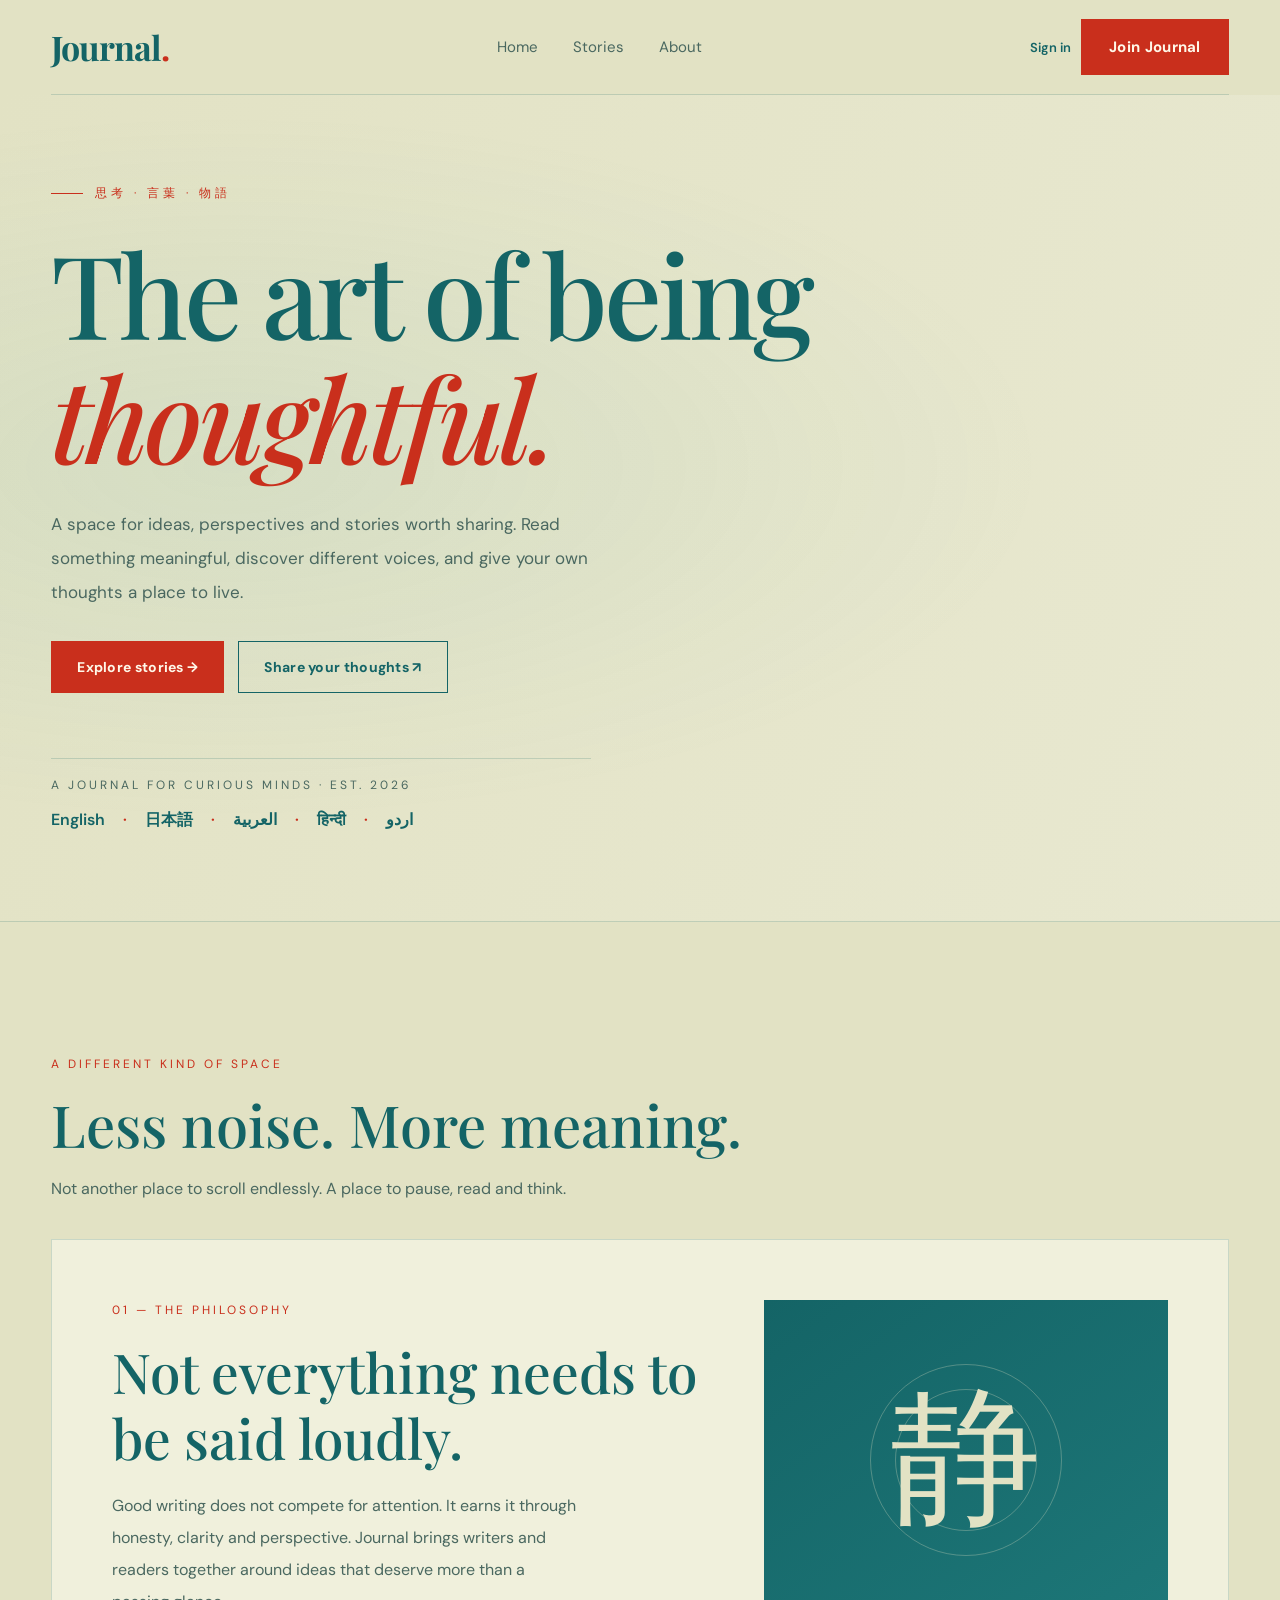
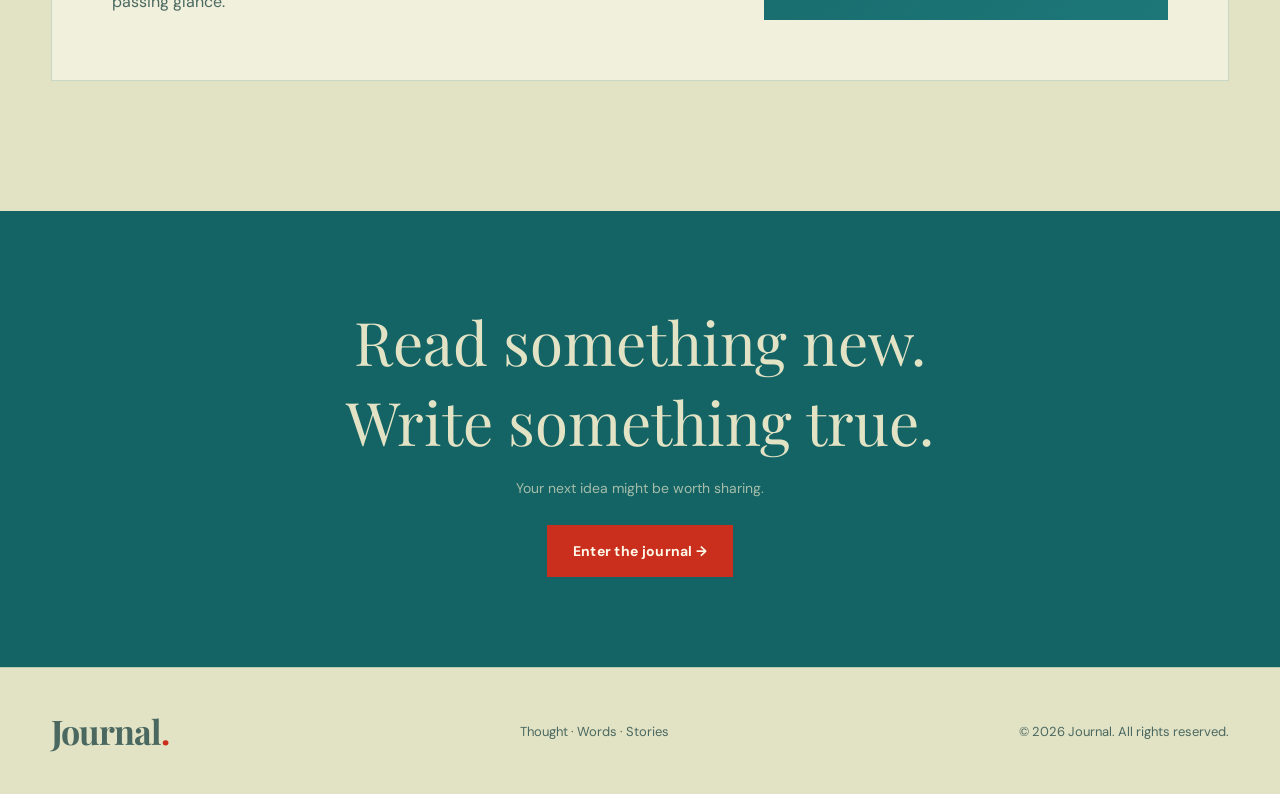
==== frontend/index.html @ 3310a575 "Added files" ====
<!DOCTYPE html>
<html lang="en">
<head>
<meta charset="UTF-8">
<meta name="viewport" content="width=device-width, initial-scale=1.0">
<title>Journal — Stories Worth Sharing</title>
<meta name="description" content="Journal — a space for ideas, perspectives and stories worth sharing.">
<meta name="theme-color" content="#e2e2c4">
<link rel="icon" href="data:image/svg+xml,%3Csvg xmlns='http://www.w3.org/2000/svg' viewBox='0 0 100 100'%3E%3Crect width='100' height='100' rx='18' fill='%23146466'/%3E%3Ctext x='44' y='72' font-size='68' text-anchor='middle' fill='%23e2e2c4' font-family='Georgia,serif'%3EJ%3C/text%3E%3Ccircle cx='78' cy='74' r='8' fill='%23c92f1c'/%3E%3C/svg%3E">

<link rel="preconnect" href="https://fonts.googleapis.com">
<link rel="preconnect" href="https://fonts.gstatic.com" crossorigin>
<link href="https://fonts.googleapis.com/css2?family=DM+Sans:wght@400;500;600;700&family=Playfair+Display:ital,wght@0,400;0,500;0,600;0,700;1,400;1,500&display=swap" rel="stylesheet">

<style>
:root{
    --teal:#146466; --red:#c92f1c; --jade:#5aaba9; --paper:#e2e2c4; --surface:#f0f0dc;
    --text:#245452; --muted:#4a6860; --border:rgba(20,100,102,.18);
    --serif:'Playfair Display',Georgia,serif; --sans:'DM Sans',sans-serif;
}
*{margin:0;padding:0;box-sizing:border-box}
html{scroll-behavior:smooth}
body{background:var(--paper);color:var(--teal);font-family:var(--sans);min-height:100vh}
button,input,textarea{font:inherit}
button{cursor:pointer}
a{color:inherit;text-decoration:none}
.container{width:min(1400px,92%);margin:auto}
.hidden{display:none !important}

/* NAVIGATION */
nav{height:95px;display:flex;align-items:center;justify-content:space-between;border-bottom:1px solid var(--border);position:relative;z-index:10}
.logo{font-family:var(--serif);font-size:34px;font-weight:700;letter-spacing:-1px}
.logo span{color:var(--red)}
.nav-links,.nav-actions{display:flex;align-items:center;gap:35px}
.nav-links{color:var(--muted);font-size:15px}
.nav-links a:hover{color:var(--red)}
.nav-actions{gap:10px}
#navActions .author{font-size:17px;font-weight:700;color:var(--teal)}
.btn{border:1px solid transparent;padding:16px 25px;font-size:14px;font-weight:700;letter-spacing:.3px;transition:.2s ease;display:inline-flex;align-items:center;justify-content:center;gap:8px}
.nav-actions .btn{font-size:15px;padding:17px 27px}
.btn-primary{background:var(--red);color:#fff8e9}
.btn-primary:hover{background:#a92517;transform:translateY(-2px)}
.btn-outline{border-color:var(--teal);color:var(--teal);background:transparent}
.btn-outline:hover{background:var(--teal);color:var(--paper)}
.text-button{border:0;background:transparent;color:var(--teal);font-size:13px;font-weight:600}
.text-button:hover{color:var(--red)}

/* HERO */
.hero{min-height:clamp(640px,calc(100vh - 95px),860px);position:relative;display:flex;align-items:center;overflow:hidden;border-bottom:1px solid var(--border);
    background:radial-gradient(ellipse at 18% 45%,rgba(90,171,169,.10),transparent 55%),linear-gradient(110deg,var(--paper),#e8e8d0)}

/* petal layer (no background image) */
.hero-art{position:absolute;inset:0;overflow:hidden;z-index:0;pointer-events:none}

/* floating blossom petals */
.petal{position:absolute;top:-30px;left:var(--x);width:var(--s);height:calc(var(--s)*1.4);background:var(--red);border-radius:0 100% 0 100%;opacity:.75;animation:fall var(--d) linear infinite;animation-delay:var(--w)}
@keyframes fall{
    0%{transform:translate(0,0) rotate(0deg);opacity:0}
    10%{opacity:.75}
    50%{transform:translate(-50px,420px) rotate(180deg)}
    90%{opacity:.6}
    100%{transform:translate(20px,880px) rotate(380deg);opacity:0}
}

.hero .container{position:relative;z-index:1}
.hero-content{max-width:850px;padding:90px 0;animation:rise 1s ease both}
@keyframes rise{from{opacity:0;transform:translateY(24px)}to{opacity:1;transform:none}}
.eyebrow{color:var(--red);font-size:12px;letter-spacing:4px;text-transform:uppercase;display:flex;align-items:center;gap:12px;margin-bottom:28px}
.eyebrow::before{content:"";width:32px;height:1px;background:var(--red)}
.hero h1{font-family:var(--serif);font-size:clamp(75px,9vw,125px);line-height:1.08;font-weight:500;letter-spacing:-4px;max-width:850px}
.hero h1 span{color:var(--red);font-style:italic}
.hero-description{color:var(--muted);max-width:550px;font-size:17px;line-height:2;margin:28px 0 32px}
.hero-buttons{display:flex;flex-wrap:wrap;gap:14px}
.hero-note{margin-top:65px;padding-top:18px;border-top:1px solid var(--border);max-width:540px;color:var(--muted);font-size:12px;letter-spacing:3px;text-transform:uppercase}
.hero-langs{display:flex;flex-wrap:wrap;align-items:center;gap:8px 18px;margin-top:16px;font-size:16px;line-height:1.4;letter-spacing:0;text-transform:none;color:var(--teal);font-weight:600}
.hero-langs span+span::before{content:"·";color:var(--red);margin-right:18px}

/* HOMEPAGE FEATURE */
.home-feature{padding:130px 0}
.section-heading{margin-bottom:35px}
.section-heading small{color:var(--red);letter-spacing:3px;font-size:12px;text-transform:uppercase}
.section-heading h2{font-family:var(--serif);font-size:58px;font-weight:500;margin-top:12px}
.section-heading p{color:var(--muted);margin-top:12px;line-height:1.8;font-size:16px}
.feature-card{background:var(--surface);border:1px solid var(--border);padding:60px;min-height:420px;display:grid;grid-template-columns:1.2fr .8fr;gap:45px;align-items:center}
.feature-label{color:var(--red);font-size:12px;letter-spacing:3px;text-transform:uppercase}
.feature-card h3{font-family:var(--serif);font-size:55px;line-height:1.2;font-weight:500;margin:20px 0}
.feature-card p{color:var(--muted);line-height:2;font-size:16px;max-width:470px}
.feature-decoration{min-height:320px;background:linear-gradient(145deg,var(--teal),#1d7778);color:var(--paper);display:flex;align-items:center;justify-content:center;font-family:serif;font-size:150px;position:relative;overflow:hidden}
.feature-decoration::before,.feature-decoration::after{content:"";position:absolute;width:190px;height:190px;border:1px solid rgba(226,226,196,.3);border-radius:50%}
.feature-decoration::after{width:140px;height:140px}
.closing-section{background:var(--teal);color:var(--paper);padding:90px 0;text-align:center}
.closing-section h2{font-family:var(--serif);font-size:clamp(35px,5vw,60px);font-weight:400}
.closing-section p{color:rgba(226,226,196,.7);margin:18px 0 28px;font-size:14px}

/* BLOG PAGE */
#blogPage{min-height:75vh;padding-bottom:80px}
.blog-header{padding:85px 0 45px;border-bottom:1px solid var(--border)}
.blog-header h1{font-family:var(--serif);font-size:75px;font-weight:500}
.blog-header p{color:var(--muted);margin-top:12px;font-size:16px}
.blog-toolbar{display:flex;justify-content:space-between;align-items:center;gap:15px;margin:30px 0;flex-wrap:wrap}
.search-box{width:min(380px,100%);padding:19px;font-size:16px;background:var(--surface);border:1px solid var(--border);outline:none;color:var(--teal)}
.search-box:focus,.field:focus{border-color:var(--red)}
.blog-grid{display:grid;grid-template-columns:repeat(2,minmax(0,1fr));gap:28px}
.blog-card{background:var(--surface);border:1px solid var(--border);padding:38px;min-height:320px;transition:.25s ease;display:flex;flex-direction:column}
.blog-card:hover{transform:translateY(-4px);border-color:var(--jade);box-shadow:0 15px 35px rgba(20,100,102,.08)}
.blog-card .category{color:var(--red);font-size:12px;letter-spacing:2px;text-transform:uppercase}
.blog-card h2{font-family:var(--serif);font-size:36px;font-weight:500;line-height:1.3;margin:16px 0 12px}
.blog-card .excerpt{color:var(--muted);font-size:17px;line-height:1.9;margin-bottom:24px;white-space:pre-line}
.card-footer{border-top:1px solid var(--border);padding-top:16px;margin-top:auto;display:flex;justify-content:space-between;align-items:center;gap:10px}
.author{color:var(--muted);font-size:11px}
.byline{display:flex;align-items:center;gap:12px;color:var(--text);font-size:18px;font-weight:600}
.avatar{width:40px;height:40px;border-radius:50%;background:var(--teal);color:var(--surface);display:inline-flex;align-items:center;justify-content:center;font-size:17px;font-weight:700}
.card-actions{display:flex;align-items:center;gap:14px}
.card-actions button{background:transparent;border:0;color:var(--teal);font-size:12px;font-weight:600}
.card-actions button:hover{color:var(--red)}
.empty-state{text-align:center;padding:70px 20px;color:var(--muted);grid-column:1/-1}

/* EDITOR */
.panel{background:var(--surface);border:1px solid var(--border);padding:30px;margin:35px 0}
.panel-heading{display:flex;justify-content:space-between;align-items:center;margin-bottom:24px}
.panel-heading h2{font-family:var(--serif);font-size:30px;font-weight:500}
.field-group{margin-bottom:18px}
.field-group label{display:block;color:var(--teal);font-size:15px;font-weight:700;margin-bottom:12px}
.field{display:block;width:100%;padding:17px 20px;font-size:15px;background:var(--paper);color:var(--teal);border:1px solid var(--border);outline:none;border-radius:0}
.field::placeholder{color:#5f776f}
#blogTitle{font-size:23px;padding:20px}
#blogContent{font-size:19px;line-height:2;padding:24px;min-height:350px;resize:vertical}
.editor-footer{display:flex;justify-content:space-between;align-items:center;gap:15px;flex-wrap:wrap}
#wordCount{color:var(--muted);font-size:11px}

/* ARTICLE */
#articlePage{padding:65px 0 90px}
.article{max-width:780px;margin:auto}
.back-button{margin-bottom:35px}
.article-category{color:var(--red);font-size:12px;letter-spacing:3px;text-transform:uppercase}
.article h1{font-family:var(--serif);font-size:76px;font-weight:500;line-height:1.15;margin:20px 0}
.article-meta{color:var(--muted);font-size:12px;padding-bottom:25px;border-bottom:1px solid var(--border)}
.article-content{color:var(--text);font-size:19px;line-height:2.2;white-space:pre-wrap;overflow-wrap:anywhere;padding:35px 0}
.article-actions{display:flex;gap:12px;flex-wrap:wrap;padding:20px 0;border-top:1px solid var(--border);border-bottom:1px solid var(--border)}
.comments{margin-top:45px}
.comments h2{font-family:var(--serif);font-size:32px;font-weight:500;margin-bottom:22px}
.comment-form{display:flex;gap:10px;margin-bottom:30px}
.comment-form .field{flex:1;font-size:16px;padding:19px}
.comment{padding:18px 0;border-bottom:1px solid var(--border)}
.comment strong{color:var(--red);font-size:15px}
.comment p{color:var(--muted);font-size:16px;line-height:1.9;margin-top:8px;white-space:pre-wrap}

/* AUTH MODAL */
.modal-overlay{position:fixed;inset:0;z-index:100;background:rgba(15,48,47,.72);display:flex;align-items:center;justify-content:center;padding:20px}
.modal{width:min(430px,100%);background:var(--paper);border:1px solid var(--border);padding:35px;position:relative;box-shadow:0 25px 80px rgba(0,0,0,.2)}
.modal-close{position:absolute;top:15px;right:17px;border:0;background:transparent;color:var(--teal);font-size:24px}
.modal h2{font-family:var(--serif);font-size:35px;font-weight:500;margin-bottom:8px}
.modal>p{color:var(--muted);font-size:13px;margin-bottom:25px}
.modal .btn{width:100%;margin-top:5px}
.modal-switch{text-align:center;color:var(--muted);font-size:12px;margin-top:22px}
.modal-switch button{border:0;background:transparent;color:var(--red);font-weight:700;margin-left:5px}

/* TOAST AND FOOTER */
.toast{position:fixed;bottom:25px;right:25px;z-index:200;background:var(--teal);color:var(--paper);padding:15px 22px;font-size:13px;display:none;max-width:min(400px,calc(100% - 40px));box-shadow:0 8px 25px rgba(0,0,0,.15)}
footer{border-top:1px solid var(--border);padding:40px 0;color:var(--muted);font-size:13px}
.footer-inner{display:flex;justify-content:space-between;align-items:center;gap:15px}

/* RESPONSIVE */
@media (max-width:760px){
    nav{height:auto;min-height:75px;padding:16px 0;flex-wrap:wrap;gap:15px}
    .nav-links{order:3;width:100%;justify-content:center;gap:22px}
    .nav-actions{gap:8px}
    .nav-actions .btn{padding:10px 12px;font-size:13px}
    #navActions .author{font-size:14px}
    .hero{min-height:680px}
    .hero h1{font-size:clamp(55px,12vw,78px);letter-spacing:-2px}
    .hero-description{font-size:16px}
    .section-heading h2{font-size:38px}
    .feature-card{grid-template-columns:1fr;padding:25px;gap:25px;min-height:0}
    .feature-card h3{font-size:36px}
    .feature-decoration{min-height:200px}
    .blog-grid{grid-template-columns:1fr}
    .blog-header h1{font-size:48px}
    .blog-card h2{font-size:29px}
    #blogTitle{font-size:19px}
    #blogContent{font-size:17px;min-height:280px}
    .article h1{font-size:44px}
    .article-content{font-size:17px}
    .comment-form{flex-direction:column}
    .footer-inner{flex-direction:column;text-align:center}
}
:focus-visible{outline:2px solid var(--red);outline-offset:3px}
::selection{background:var(--red);color:#fff8e9}
@media (prefers-reduced-motion:reduce){
    .petal,.hero-content{animation:none}
    .petal{display:none}
}
</style>
</head>

<body>

<!-- NAVIGATION -->
<nav class="container" aria-label="Main">
    <a href="#" class="logo" onclick="showHome();return false" aria-label="Journal home">Journal<span>.</span></a>

    <div class="nav-links">
        <a href="#" onclick="showHome();return false">Home</a>
        <a href="#" onclick="showBlogs();return false">Stories</a>
        <a href="#about" onclick="showHome('about');return false">About</a>
    </div>

    <div class="nav-actions" id="navActions">
        <button class="text-button" onclick="openAuth('login')">Sign in</button>
        <button class="btn btn-primary" onclick="openAuth('register')">Join Journal</button>
    </div>
</nav>


<!-- HOMEPAGE -->
<main id="homePage">

    <section class="hero">

        <!-- floating petals only, no background image -->
        <div class="hero-art" aria-hidden="true">
            <span class="petal" style="--x:8%;--s:9px;--d:17s;--w:2s"></span>
            <span class="petal" style="--x:20%;--s:12px;--d:21s;--w:7s"></span>
            <span class="petal" style="--x:33%;--s:8px;--d:15s;--w:4s"></span>
            <span class="petal" style="--x:46%;--s:10px;--d:19s;--w:9s"></span>
            <span class="petal" style="--x:58%;--s:9px;--d:14s;--w:0s"></span>
            <span class="petal" style="--x:68%;--s:12px;--d:18s;--w:3s"></span>
            <span class="petal" style="--x:76%;--s:8px;--d:12s;--w:6s"></span>
            <span class="petal" style="--x:84%;--s:11px;--d:16s;--w:1s"></span>
            <span class="petal" style="--x:92%;--s:9px;--d:20s;--w:8s"></span>
            </div>

        <div class="container">
            <div class="hero-content">

                <div class="eyebrow">思考 · 言葉 · 物語</div>

                <h1>The art of being <span>thoughtful.</span></h1>

                <p class="hero-description">
                    A space for ideas, perspectives and stories worth sharing.
                    Read something meaningful, discover different voices,
                    and give your own thoughts a place to live.
                </p>

                <div class="hero-buttons">
                    <button class="btn btn-primary" onclick="showBlogs()">Explore stories →</button>
                    <button class="btn btn-outline" onclick="startWriting()">Share your thoughts ↗</button>
                </div>

                <div class="hero-note">
                    A journal for curious minds · Est. 2026
                    <div class="hero-langs">
                        <span><bdi lang="en">English</bdi></span><span><bdi lang="ja">日本語</bdi></span><span><bdi lang="ar">العربية</bdi></span><span><bdi lang="hi">हिन्दी</bdi></span><span><bdi lang="ur">اردو</bdi></span>
                    </div>
                </div>

            </div>
        </div>
    </section>


    <section class="home-feature container" id="about">

        <div class="section-heading">
            <small>A different kind of space</small>
            <h2>Less noise. More meaning.</h2>
            <p>Not another place to scroll endlessly. A place to pause, read and think.</p>
        </div>

        <div class="feature-card">
            <div>
                <div class="feature-label">01 — The philosophy</div>
                <h3>Not everything needs to be said loudly.</h3>
                <p>
                    Good writing does not compete for attention.
                    It earns it through honesty, clarity and perspective.
                    Journal brings writers and readers together
                    around ideas that deserve more than a passing glance.
                </p>
            </div>
            <div class="feature-decoration">静</div>
        </div>
    </section>


    <section class="closing-section">
        <div class="container">
            <h2>Read something new.<br>Write something true.</h2>
            <p>Your next idea might be worth sharing.</p>
            <button class="btn btn-primary" onclick="showBlogs()">Enter the journal →</button>
        </div>
    </section>

</main>


<!-- BLOG PAGE -->
<section id="blogPage" class="hidden">
    <div class="container">

        <header class="blog-header">
            <div class="eyebrow">The journal</div>
            <h1>Stories & perspectives.</h1>
            <p>Discover ideas, read different perspectives and share your own.</p>
        </header>

        <div class="blog-toolbar">
            <input type="search" id="searchInput" class="search-box" placeholder="Search stories..." oninput="renderBlogs()">
            <button class="btn btn-primary" onclick="openEditor()">+ Write a story</button>
        </div>

        <!-- BLOG EDITOR -->
        <div class="panel hidden" id="editorPanel">
            <div class="panel-heading">
                <h2>Write your story</h2>
                <button class="text-button" onclick="closeEditor()">Close ×</button>
            </div>

            <div class="field-group">
                <label for="blogTitle">Title</label>
                <input type="text" id="blogTitle" class="field" placeholder="Give your story a title..." maxlength="200">
            </div>

            <div class="field-group">
                <label for="blogContent">Your story</label>
                <textarea id="blogContent" class="field" placeholder="Start writing..."></textarea>
            </div>

            <div class="editor-footer">
                <span id="wordCount">0 words</span>
                <button class="btn btn-primary" onclick="publishBlog()">Publish story →</button>
            </div>
        </div>

        <!-- BLOG LIST -->
        <div class="blog-grid" id="blogGrid">
            <div class="empty-state">Loading stories...</div>
        </div>

    </div>
</section>


<!-- ARTICLE PAGE -->
<section id="articlePage" class="hidden">
    <div class="container">
        <article class="article">

            <button class="text-button back-button" onclick="showBlogs()">← Back to stories</button>

            <div class="article-category">Journal entry</div>
            <h1 id="articleTitle"></h1>
            <div class="article-meta" id="articleMeta"></div>
            <div class="article-content" id="articleContent"></div>

            <div class="article-actions">
                <button class="btn btn-outline" id="likeButton" onclick="toggleLike()">♡ Like</button>
                <button class="btn btn-outline" id="followButton" onclick="toggleFollow()">Follow author</button>
                <button class="btn btn-outline hidden" id="deleteButton" onclick="deleteBlog()">Delete story</button>
            </div>

            <!-- COMMENTS -->
            <section class="comments">
                <h2>Conversation</h2>

                <form class="comment-form" onsubmit="postComment(event)">
                    <input type="text" id="commentInput" class="field" placeholder="Write a thoughtful comment..." required>
                    <button class="btn btn-primary" type="submit">Comment</button>
                </form>

                <div id="commentsList">
                    <p class="author">Loading comments...</p>
                </div>
            </section>

        </article>
    </div>
</section>


<!-- AUTHENTICATION MODAL -->
<div class="modal-overlay hidden" id="authModal" onclick="closeAuthOutside(event)">
    <div class="modal" role="dialog" aria-modal="true" aria-labelledby="authTitle" onclick="event.stopPropagation()">

        <button class="modal-close" onclick="closeAuth()" aria-label="Close">×</button>

        <h2 id="authTitle">Welcome back.</h2>
        <p id="authDescription">Sign in to continue to Journal.</p>

        <form id="authForm" onsubmit="submitAuth(event)">

            <div class="field-group hidden" id="emailGroup">
                <label for="authEmail">Email</label>
                <input type="email" id="authEmail" class="field" placeholder="you@example.com" autocomplete="email">
            </div>

            <div class="field-group">
                <label for="loginUsername">Username</label>
                <input type="text" id="loginUsername" class="field" placeholder="Your username" autocomplete="username" required>
            </div>

            <div class="field-group">
                <label for="authPassword">Password</label>
                <input type="password" id="authPassword" class="field" placeholder="Your password" autocomplete="current-password" required>
            </div>

            <button class="btn btn-primary" id="authSubmit" type="submit">Sign in</button>

        </form>

        <div class="modal-switch">
            <span id="switchText">New to Journal?</span>
            <button id="switchButton" onclick="switchAuth()">Create an account</button>
        </div>

    </div>
</div>


<div class="toast" id="toast" role="status" aria-live="polite"></div>


<footer>
    <div class="container footer-inner">
        <div class="logo">Journal<span>.</span></div>
        <p>Thought · Words · Stories</p>
        <p>© 2026 Journal. All rights reserved.</p>
    </div>
</footer>


<script>
/* CONFIGURATION */
const API = "http://127.0.0.1:8000";

let token = localStorage.getItem("access_token");
let currentUser = null;
let blogs = [];
let currentBlog = null;
let authMode = "login";
let likedBlogs = new Set();
let followedUsers = new Set();


/* HELPERS */
function escapeHTML(value) {
    return String(value ?? "").replace(/[&<>"']/g, char => ({
        "&": "&amp;", "<": "&lt;", ">": "&gt;", '"': "&quot;", "'": "&#039;"
    })[char]);
}

function getBlogId(blog) {
    return blog.blog_id ?? blog.id;
}

function notify(message) {
    const toast = document.getElementById("toast");
    toast.textContent = message;
    toast.style.display = "block";
    clearTimeout(window.toastTimer);
    window.toastTimer = setTimeout(() => { toast.style.display = "none"; }, 3000);
}

async function api(path, options = {}) {
    const headers = { ...(options.headers || {}) };

    if (token) headers.Authorization = `Bearer ${token}`;

    if (options.body && !(options.body instanceof FormData) && !(options.body instanceof URLSearchParams)) {
        headers["Content-Type"] = "application/json";
    }

    const response = await fetch(API + path, { ...options, headers });

    if (response.status === 401) {
        logout(false);
        throw new Error("Your session has expired. Please sign in again.");
    }

    if (!response.ok) {
        let message = `Request failed (${response.status})`;
        try {
            const data = await response.json();
            if (typeof data.detail === "string") message = data.detail;
            else if (Array.isArray(data.detail)) {
                console.error("Validation error from server:", data.detail);
                message = data.detail.map(item => {
                    const field = Array.isArray(item.loc) ? item.loc.filter(part => part !== "body").join(".") : "";
                    return field ? `${field}: ${item.msg}` : item.msg;
                }).join(", ");
            }
            else if (data.message) message = data.message;
        } catch {}
        throw new Error(message);
    }

    if (response.status === 204) return null;

    const contentType = response.headers.get("content-type") || "";
    if (contentType.includes("application/json")) return response.json();
    return null;
}


/* PAGE NAVIGATION */
function hidePages() {
    document.getElementById("homePage").classList.add("hidden");
    document.getElementById("blogPage").classList.add("hidden");
    document.getElementById("articlePage").classList.add("hidden");
}

function showHome(target) {
    hidePages();
    document.getElementById("homePage").classList.remove("hidden");

    const section = target ? document.getElementById(target) : null;

    if (section) section.scrollIntoView({ behavior: "smooth" });
    else window.scrollTo({ top: 0, behavior: "smooth" });
}

async function showBlogs() {
    hidePages();
    document.getElementById("blogPage").classList.remove("hidden");
    closeEditor();
    window.scrollTo({ top: 0, behavior: "smooth" });
    await loadBlogs();
}

function startWriting() {
    if (!token) { openAuth("login"); return; }
    showBlogs().then(() => openEditor());
}

function updateNavigation() {
    const nav = document.getElementById("navActions");

    if (token && currentUser) {
        nav.innerHTML = `
            <span class="author">${escapeHTML(currentUser.username || "Member")}</span>
            <button class="btn btn-outline" onclick="logout()">Sign out</button>
        `;
    } else {
        nav.innerHTML = `
            <button class="text-button" onclick="openAuth('login')">Sign in</button>
            <button class="btn btn-primary" onclick="openAuth('register')">Join Journal</button>
        `;
    }
}


/* AUTHENTICATION */
function openAuth(mode = "login") {
    authMode = mode;
    updateAuthModal();
    document.getElementById("authModal").classList.remove("hidden");
    setTimeout(() => document.getElementById("loginUsername").focus(), 50);
}

function closeAuth() {
    document.getElementById("authModal").classList.add("hidden");
}

function closeAuthOutside(event) {
    if (event.target.id === "authModal") closeAuth();
}

function switchAuth() {
    authMode = authMode === "login" ? "register" : "login";
    updateAuthModal();
}

function updateAuthModal() {
    const isRegister = authMode === "register";

    document.getElementById("authTitle").textContent = isRegister ? "Create an account." : "Welcome back.";
    document.getElementById("authDescription").textContent = isRegister ? "Join the Journal community." : "Sign in to continue to Journal.";
    document.getElementById("emailGroup").classList.toggle("hidden", !isRegister);
    document.getElementById("authEmail").required = isRegister;
    document.getElementById("authPassword").autocomplete = isRegister ? "new-password" : "current-password";
    document.getElementById("authSubmit").textContent = isRegister ? "Create account" : "Sign in";
    document.getElementById("switchText").textContent = isRegister ? "Already a member?" : "New to Journal?";
    document.getElementById("switchButton").textContent = isRegister ? "Sign in" : "Create an account";
}

async function submitAuth(event) {
    event.preventDefault();

    const username = document.getElementById("loginUsername").value.trim();
    const password = document.getElementById("authPassword").value;

    try {
        if (authMode === "register") {
            const email = document.getElementById("authEmail").value.trim();

            await api("/user", {
                method: "POST",
                body: JSON.stringify({ name: username, username, email, password })
            });

            notify("Account created. You can now sign in.");
            authMode = "login";
            updateAuthModal();
            document.getElementById("authPassword").value = "";
            return;
        }

        const formData = new URLSearchParams();
        formData.append("username", username);
        formData.append("password", password);

        const response = await fetch(`${API}/token`, {
            method: "POST",
            headers: { "Content-Type": "application/x-www-form-urlencoded" },
            body: formData
        });

        if (!response.ok) {
            let message = "Invalid username or password.";
            try {
                const data = await response.json();
                message = typeof data.detail === "string" ? data.detail : message;
            } catch {}
            throw new Error(message);
        }

        const data = await response.json();
        token = data.access_token;

        if (!token) throw new Error("The server did not return an access token.");

        localStorage.setItem("access_token", token);

        await loadCurrentUser();
        closeAuth();
        updateNavigation();
        notify("You are now signed in.");

        if (!document.getElementById("blogPage").classList.contains("hidden")) {
            await loadBlogs();
        }

    } catch (error) {
        notify(error.message);
    }
}

async function loadCurrentUser() {
    if (!token) {
        currentUser = null;
        updateNavigation();
        return;
    }

    try {
        currentUser = await api("/user/me");
    } catch (error) {
        currentUser = null;
        token = null;
        localStorage.removeItem("access_token");
    }

    updateNavigation();
}

function logout(showMessage = true) {
    token = null;
    currentUser = null;
    localStorage.removeItem("access_token");
    updateNavigation();

    if (showMessage) notify("You have signed out.");

    if (!document.getElementById("articlePage").classList.contains("hidden")) {
        openArticle(currentBlog ? getBlogId(currentBlog) : null);
    }
}


/* BLOG FEED */
async function loadBlogs() {
    const grid = document.getElementById("blogGrid");
    grid.innerHTML = `<div class="empty-state">Loading stories...</div>`;

    try {
        const data = await api("/blogs");
        blogs = Array.isArray(data) ? data : [];
        renderBlogs();
    } catch (error) {
        grid.innerHTML = `
            <div class="empty-state">
                Could not load stories.<br><br>
                ${escapeHTML(error.message)}
            </div>
        `;
    }
}

function renderBlogs() {
    const grid = document.getElementById("blogGrid");
    const search = document.getElementById("searchInput").value.trim().toLowerCase();

    const filtered = blogs.filter(blog => {
        const title = String(blog.title || "").toLowerCase();
        const content = String(blog.content || "").toLowerCase();
        return title.includes(search) || content.includes(search);
    });

    if (!filtered.length) {
        grid.innerHTML = `<div class="empty-state">No stories found. Try another search.</div>`;
        return;
    }

    grid.innerHTML = filtered.map(blog => {
        const id = getBlogId(blog);
        const title = escapeHTML(blog.title || "Untitled story");
        const content = escapeHTML(blog.content || "");
      const authorName = escapeHTML(blog.author_name ?? "Unknown");
      const authorInitial = escapeHTML((blog.author_name || "?").charAt(0).toUpperCase());
        const excerpt = content.length > 180 ? content.substring(0, 180) + "..." : content;

        return `
            <article class="blog-card">
                <div class="category">Journal entry</div>
                <h2>${title}</h2>
                <p class="excerpt">${excerpt}</p>
                <div class="card-footer">
          <span class="byline"><span class="avatar">${authorInitial}</span>${authorName}</span>
                    <div class="card-actions">
                        <button onclick="openArticle(${Number(id)})">Read story →</button>
                    </div>
                </div>
            </article>
        `;
    }).join("");
}


/* PUBLISHING */
function openEditor() {
    if (!token) { openAuth("login"); return; }

    const panel = document.getElementById("editorPanel");
    panel.classList.remove("hidden");
    panel.scrollIntoView({ behavior: "smooth", block: "center" });
}

function closeEditor() {
    document.getElementById("editorPanel").classList.add("hidden");
}

document.getElementById("blogContent").addEventListener("input", function () {
    const words = this.value.trim() ? this.value.trim().split(/\s+/).length : 0;
    document.getElementById("wordCount").textContent = `${words} words`;
});

async function publishBlog() {
    if (!token) { openAuth("login"); return; }

    const title = document.getElementById("blogTitle").value.trim();
    const content = document.getElementById("blogContent").value.trim();

    if (!title || !content) {
        notify("Please enter a title and story.");
        return;
    }

    try {
        await api("/blog", {
            method: "POST",
            body: JSON.stringify({ title, content })
        });

        document.getElementById("blogTitle").value = "";
        document.getElementById("blogContent").value = "";
        document.getElementById("wordCount").textContent = "0 words";

        closeEditor();
        notify("Your story has been published.");
        await loadBlogs();

    } catch (error) {
        notify(error.message);
    }
}


/* INDIVIDUAL ARTICLE */
async function openArticle(blogId) {
    if (blogId === null || blogId === undefined) {
        showBlogs();
        return;
    }

    try {
        const blog = await api(`/blog/${blogId}`);
        currentBlog = blog;

        hidePages();
        document.getElementById("articlePage").classList.remove("hidden");

        document.getElementById("articleTitle").textContent = blog.title || "Untitled story";
        document.getElementById("articleContent").textContent = blog.content || "";
        document.getElementById("articleMeta").textContent = `Author ID:  ${blog.author_name ?? "Unknown"}`

        const isOwner = currentUser &&
            String(currentUser.user_id ?? currentUser.id) === String(blog.author_id);

        document.getElementById("deleteButton").classList.toggle("hidden", !isOwner);

        updateArticleButtons();
        await loadComments(blogId);

        window.scrollTo({ top: 0, behavior: "smooth" });

    } catch (error) {
        notify(error.message);
    }
}

function updateArticleButtons() {
    if (!currentBlog) return;

    const id = String(getBlogId(currentBlog));
    const authorId = String(currentBlog.author_id);

    document.getElementById("likeButton").textContent = likedBlogs.has(id) ? "♥ Liked" : "♡ Like";
    document.getElementById("followButton").textContent = followedUsers.has(authorId) ? "Following" : "Follow author";

    const isSelf = currentUser && String(currentUser.user_id ?? currentUser.id) === authorId;
    document.getElementById("followButton").classList.toggle("hidden", !!isSelf);
}


/* COMMENTS */
async function loadComments(blogId) {
    const container = document.getElementById("commentsList");
    container.innerHTML = `<p class="author">Loading comments...</p>`;

    try {
        const data = await api(`/blog/${blogId}/comments`);
        const comments = Array.isArray(data) ? data : [];

        if (!comments.length) {
            container.innerHTML = `<p class="author">No comments yet. Start the conversation.</p>`;
            return;
        }

        container.innerHTML = comments.map(comment => {
            const author = comment.username ?? comment.user_id ?? comment.commenter_name ?? "User";
            const content = comment.content ?? comment.text ?? "";

            return `
                <div class="comment">
                    <strong>${escapeHTML(author)}</strong>
                    <p>${escapeHTML(content)}</p>
                </div>
            `;
        }).join("");

    } catch (error) {
        container.innerHTML = `<p class="author">${escapeHTML(error.message)}</p>`;
    }
}

async function postComment(event) {
    event.preventDefault();

    if (!token) { openAuth("login"); return; }
    if (!currentBlog) return;

    const input = document.getElementById("commentInput");
    const content = input.value.trim();
    if (!content) return;

    const blogId = getBlogId(currentBlog);

    try {
        await api(`/blog/${blogId}/comment`, {
            method: "POST",
            body: JSON.stringify({ content })
        });

        input.value = "";
        notify("Comment posted.");
        await loadComments(blogId);

    } catch (error) {
        notify(error.message);
    }
}


/* LIKE */
async function toggleLike() {
    if (!token) { openAuth("login"); return; }
    if (!currentBlog) return;

    const id = String(getBlogId(currentBlog));

    try {
        if (likedBlogs.has(id)) {
            await api(`/blog/${id}/like`, { method: "DELETE" });
            likedBlogs.delete(id);
            notify("Like removed.");
        } else {
            await api(`/blog/${id}/like`, { method: "POST" });
            likedBlogs.add(id);
            notify("You liked this story.");
        }

        updateArticleButtons();

    } catch (error) {
        notify(error.message);
    }
}


/* FOLLOW */
async function toggleFollow() {
    if (!token) { openAuth("login"); return; }
    if (!currentBlog) return;

    const authorId = String(currentBlog.author_id);

    if (currentUser && authorId === String(currentUser.user_id ?? currentUser.id)) {
        notify("You cannot follow yourself.");
        return;
    }

    try {
        if (followedUsers.has(authorId)) {
            await api(`/user/${authorId}/follow`, { method: "DELETE" });
            followedUsers.delete(authorId);
            notify("You unfollowed this author.");
        } else {
            await api(`/user/${authorId}/follow`, { method: "POST" });
            followedUsers.add(authorId);
            notify("You are now following this author.");
        }

        updateArticleButtons();

    } catch (error) {
        notify(error.message);
    }
}


/* DELETE BLOG */
async function deleteBlog() {
    if (!token || !currentBlog) { openAuth("login"); return; }

    if (!confirm("Are you sure you want to delete this story?")) return;

    const blogId = getBlogId(currentBlog);

    try {
        await api(`/blog/${blogId}`, { method: "DELETE" });
        currentBlog = null;
        notify("Story deleted.");
        await showBlogs();
    } catch (error) {
        notify(error.message);
    }
}


/* KEYBOARD */
document.addEventListener("keydown", event => {
    if (event.key === "Escape") closeAuth();
});


/* INITIALIZATION */
async function initialize() {
    await loadCurrentUser();
    updateNavigation();
    showHome();
}

initialize();
</script>

</body>
</html>
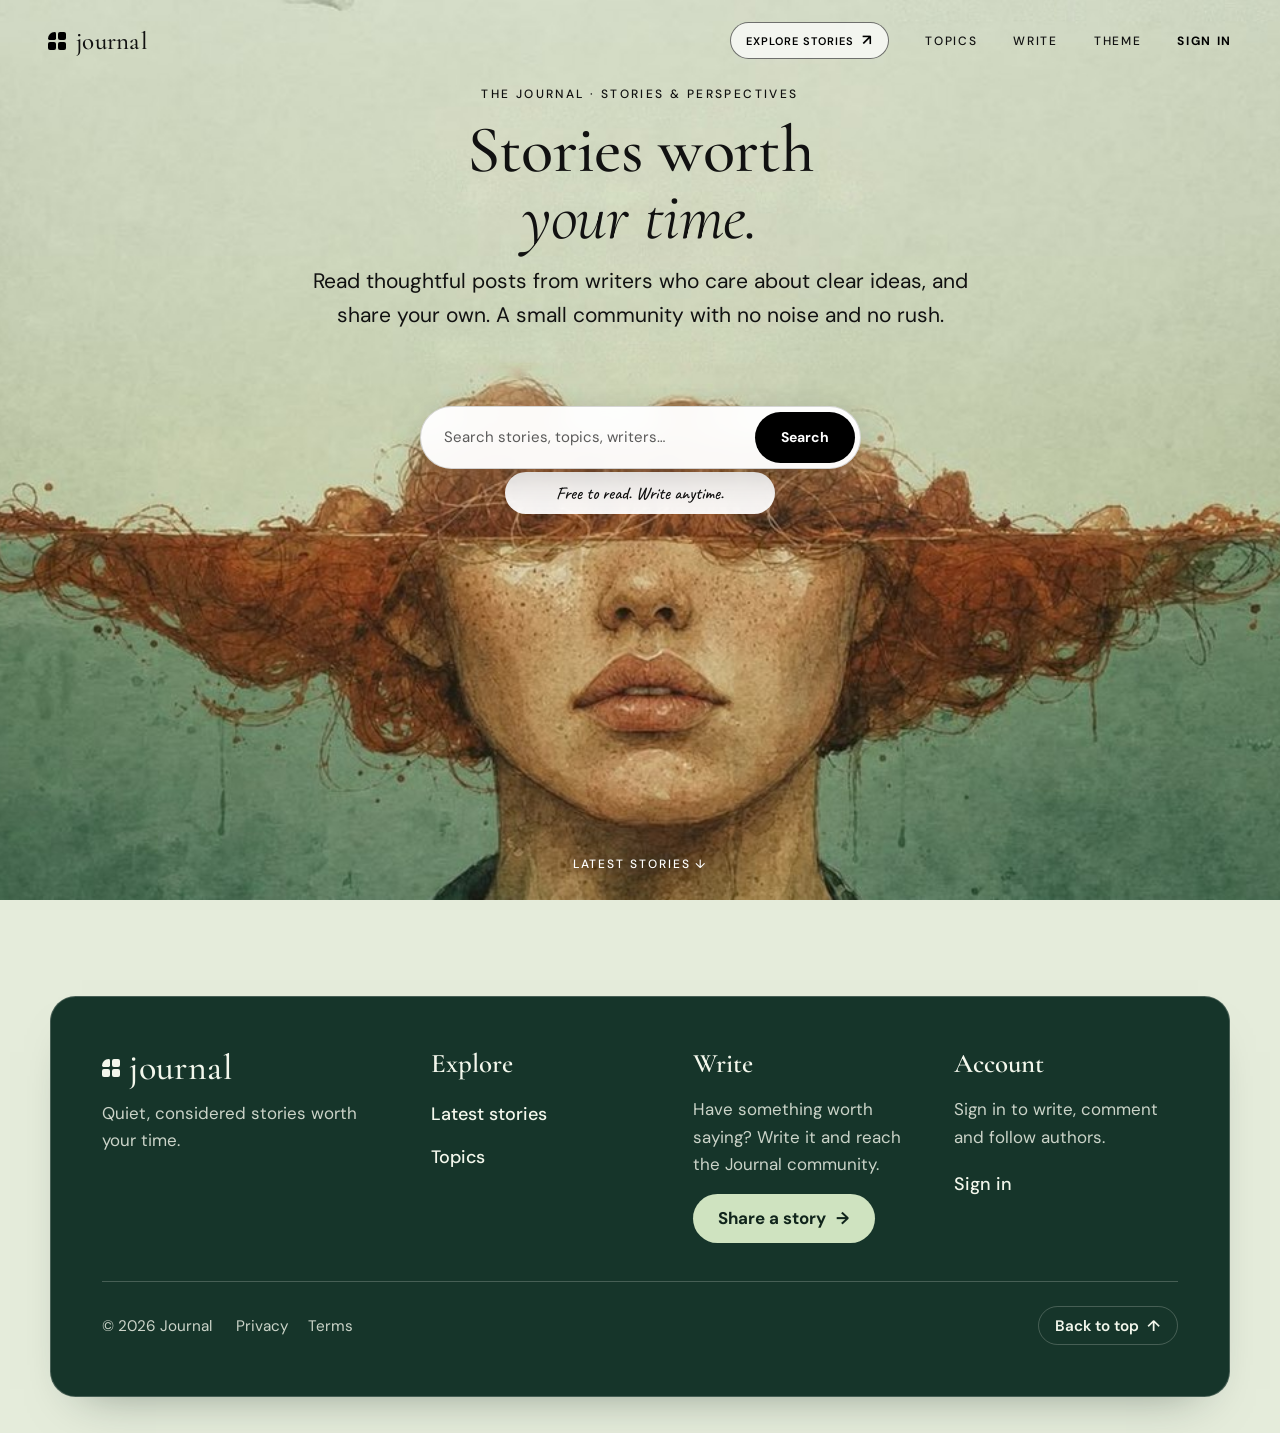
==== commit 863d333c: "added files" ====
--- a/frontend/index.html
+++ b/frontend/index.html
@@ -1,988 +1,1338 @@
 <!DOCTYPE html>
+<!DOCTYPE html>
+
 <html lang="en">
 <head>
-<meta charset="UTF-8">
-<meta name="viewport" content="width=device-width, initial-scale=1.0">
-<title>Journal — Stories Worth Sharing</title>
-<meta name="description" content="Journal — a space for ideas, perspectives and stories worth sharing.">
-<meta name="theme-color" content="#e2e2c4">
-<link rel="icon" href="data:image/svg+xml,%3Csvg xmlns='http://www.w3.org/2000/svg' viewBox='0 0 100 100'%3E%3Crect width='100' height='100' rx='18' fill='%23146466'/%3E%3Ctext x='44' y='72' font-size='68' text-anchor='middle' fill='%23e2e2c4' font-family='Georgia,serif'%3EJ%3C/text%3E%3Ccircle cx='78' cy='74' r='8' fill='%23c92f1c'/%3E%3C/svg%3E">
-
-<link rel="preconnect" href="https://fonts.googleapis.com">
-<link rel="preconnect" href="https://fonts.gstatic.com" crossorigin>
-<link href="https://fonts.googleapis.com/css2?family=DM+Sans:wght@400;500;600;700&family=Playfair+Display:ital,wght@0,400;0,500;0,600;0,700;1,400;1,500&display=swap" rel="stylesheet">
-
+<meta charset="utf-8"/>
+<meta content="width=device-width, initial-scale=1, viewport-fit=cover" name="viewport"/>
+<title>Journal — Stories worth your time</title>
+<link href="https://fonts.googleapis.com/css2?family=Cormorant+Garamond:ital,wght@0,400;0,500;0,600;1,400;1,500&amp;family=DM+Sans:wght@400;500;700&amp;family=Noto+Naskh+Arabic:wght@500;600&amp;family=Caveat:wght@500&amp;display=swap" rel="stylesheet"/>
 <style>
 :root{
-    --teal:#146466; --red:#c92f1c; --jade:#5aaba9; --paper:#e2e2c4; --surface:#f0f0dc;
-    --text:#245452; --muted:#4a6860; --border:rgba(20,100,102,.18);
-    --serif:'Playfair Display',Georgia,serif; --sans:'DM Sans',sans-serif;
-}
-*{margin:0;padding:0;box-sizing:border-box}
-html{scroll-behavior:smooth}
-body{background:var(--paper);color:var(--teal);font-family:var(--sans);min-height:100vh}
-button,input,textarea{font:inherit}
-button{cursor:pointer}
-a{color:inherit;text-decoration:none}
-.container{width:min(1400px,92%);margin:auto}
-.hidden{display:none !important}
-
-/* NAVIGATION */
-nav{height:95px;display:flex;align-items:center;justify-content:space-between;border-bottom:1px solid var(--border);position:relative;z-index:10}
-.logo{font-family:var(--serif);font-size:34px;font-weight:700;letter-spacing:-1px}
-.logo span{color:var(--red)}
-.nav-links,.nav-actions{display:flex;align-items:center;gap:35px}
-.nav-links{color:var(--muted);font-size:15px}
-.nav-links a:hover{color:var(--red)}
-.nav-actions{gap:10px}
-#navActions .author{font-size:17px;font-weight:700;color:var(--teal)}
-.btn{border:1px solid transparent;padding:16px 25px;font-size:14px;font-weight:700;letter-spacing:.3px;transition:.2s ease;display:inline-flex;align-items:center;justify-content:center;gap:8px}
-.nav-actions .btn{font-size:15px;padding:17px 27px}
-.btn-primary{background:var(--red);color:#fff8e9}
-.btn-primary:hover{background:#a92517;transform:translateY(-2px)}
-.btn-outline{border-color:var(--teal);color:var(--teal);background:transparent}
-.btn-outline:hover{background:var(--teal);color:var(--paper)}
-.text-button{border:0;background:transparent;color:var(--teal);font-size:13px;font-weight:600}
-.text-button:hover{color:var(--red)}
-
-/* HERO */
-.hero{min-height:clamp(640px,calc(100vh - 95px),860px);position:relative;display:flex;align-items:center;overflow:hidden;border-bottom:1px solid var(--border);
-    background:radial-gradient(ellipse at 18% 45%,rgba(90,171,169,.10),transparent 55%),linear-gradient(110deg,var(--paper),#e8e8d0)}
-
-/* petal layer (no background image) */
-.hero-art{position:absolute;inset:0;overflow:hidden;z-index:0;pointer-events:none}
-
-/* floating blossom petals */
-.petal{position:absolute;top:-30px;left:var(--x);width:var(--s);height:calc(var(--s)*1.4);background:var(--red);border-radius:0 100% 0 100%;opacity:.75;animation:fall var(--d) linear infinite;animation-delay:var(--w)}
-@keyframes fall{
-    0%{transform:translate(0,0) rotate(0deg);opacity:0}
-    10%{opacity:.75}
-    50%{transform:translate(-50px,420px) rotate(180deg)}
-    90%{opacity:.6}
-    100%{transform:translate(20px,880px) rotate(380deg);opacity:0}
-}
-
-.hero .container{position:relative;z-index:1}
-.hero-content{max-width:850px;padding:90px 0;animation:rise 1s ease both}
-@keyframes rise{from{opacity:0;transform:translateY(24px)}to{opacity:1;transform:none}}
-.eyebrow{color:var(--red);font-size:12px;letter-spacing:4px;text-transform:uppercase;display:flex;align-items:center;gap:12px;margin-bottom:28px}
-.eyebrow::before{content:"";width:32px;height:1px;background:var(--red)}
-.hero h1{font-family:var(--serif);font-size:clamp(75px,9vw,125px);line-height:1.08;font-weight:500;letter-spacing:-4px;max-width:850px}
-.hero h1 span{color:var(--red);font-style:italic}
-.hero-description{color:var(--muted);max-width:550px;font-size:17px;line-height:2;margin:28px 0 32px}
-.hero-buttons{display:flex;flex-wrap:wrap;gap:14px}
-.hero-note{margin-top:65px;padding-top:18px;border-top:1px solid var(--border);max-width:540px;color:var(--muted);font-size:12px;letter-spacing:3px;text-transform:uppercase}
-.hero-langs{display:flex;flex-wrap:wrap;align-items:center;gap:8px 18px;margin-top:16px;font-size:16px;line-height:1.4;letter-spacing:0;text-transform:none;color:var(--teal);font-weight:600}
-.hero-langs span+span::before{content:"·";color:var(--red);margin-right:18px}
-
-/* HOMEPAGE FEATURE */
-.home-feature{padding:130px 0}
-.section-heading{margin-bottom:35px}
-.section-heading small{color:var(--red);letter-spacing:3px;font-size:12px;text-transform:uppercase}
-.section-heading h2{font-family:var(--serif);font-size:58px;font-weight:500;margin-top:12px}
-.section-heading p{color:var(--muted);margin-top:12px;line-height:1.8;font-size:16px}
-.feature-card{background:var(--surface);border:1px solid var(--border);padding:60px;min-height:420px;display:grid;grid-template-columns:1.2fr .8fr;gap:45px;align-items:center}
-.feature-label{color:var(--red);font-size:12px;letter-spacing:3px;text-transform:uppercase}
-.feature-card h3{font-family:var(--serif);font-size:55px;line-height:1.2;font-weight:500;margin:20px 0}
-.feature-card p{color:var(--muted);line-height:2;font-size:16px;max-width:470px}
-.feature-decoration{min-height:320px;background:linear-gradient(145deg,var(--teal),#1d7778);color:var(--paper);display:flex;align-items:center;justify-content:center;font-family:serif;font-size:150px;position:relative;overflow:hidden}
-.feature-decoration::before,.feature-decoration::after{content:"";position:absolute;width:190px;height:190px;border:1px solid rgba(226,226,196,.3);border-radius:50%}
-.feature-decoration::after{width:140px;height:140px}
-.closing-section{background:var(--teal);color:var(--paper);padding:90px 0;text-align:center}
-.closing-section h2{font-family:var(--serif);font-size:clamp(35px,5vw,60px);font-weight:400}
-.closing-section p{color:rgba(226,226,196,.7);margin:18px 0 28px;font-size:14px}
-
-/* BLOG PAGE */
-#blogPage{min-height:75vh;padding-bottom:80px}
-.blog-header{padding:85px 0 45px;border-bottom:1px solid var(--border)}
-.blog-header h1{font-family:var(--serif);font-size:75px;font-weight:500}
-.blog-header p{color:var(--muted);margin-top:12px;font-size:16px}
-.blog-toolbar{display:flex;justify-content:space-between;align-items:center;gap:15px;margin:30px 0;flex-wrap:wrap}
-.search-box{width:min(380px,100%);padding:19px;font-size:16px;background:var(--surface);border:1px solid var(--border);outline:none;color:var(--teal)}
-.search-box:focus,.field:focus{border-color:var(--red)}
-.blog-grid{display:grid;grid-template-columns:repeat(2,minmax(0,1fr));gap:28px}
-.blog-card{background:var(--surface);border:1px solid var(--border);padding:38px;min-height:320px;transition:.25s ease;display:flex;flex-direction:column}
-.blog-card:hover{transform:translateY(-4px);border-color:var(--jade);box-shadow:0 15px 35px rgba(20,100,102,.08)}
-.blog-card .category{color:var(--red);font-size:12px;letter-spacing:2px;text-transform:uppercase}
-.blog-card h2{font-family:var(--serif);font-size:36px;font-weight:500;line-height:1.3;margin:16px 0 12px}
-.blog-card .excerpt{color:var(--muted);font-size:17px;line-height:1.9;margin-bottom:24px;white-space:pre-line}
-.card-footer{border-top:1px solid var(--border);padding-top:16px;margin-top:auto;display:flex;justify-content:space-between;align-items:center;gap:10px}
-.author{color:var(--muted);font-size:11px}
-.byline{display:flex;align-items:center;gap:12px;color:var(--text);font-size:18px;font-weight:600}
-.avatar{width:40px;height:40px;border-radius:50%;background:var(--teal);color:var(--surface);display:inline-flex;align-items:center;justify-content:center;font-size:17px;font-weight:700}
-.card-actions{display:flex;align-items:center;gap:14px}
-.card-actions button{background:transparent;border:0;color:var(--teal);font-size:12px;font-weight:600}
-.card-actions button:hover{color:var(--red)}
-.empty-state{text-align:center;padding:70px 20px;color:var(--muted);grid-column:1/-1}
-
-/* EDITOR */
-.panel{background:var(--surface);border:1px solid var(--border);padding:30px;margin:35px 0}
-.panel-heading{display:flex;justify-content:space-between;align-items:center;margin-bottom:24px}
-.panel-heading h2{font-family:var(--serif);font-size:30px;font-weight:500}
-.field-group{margin-bottom:18px}
-.field-group label{display:block;color:var(--teal);font-size:15px;font-weight:700;margin-bottom:12px}
-.field{display:block;width:100%;padding:17px 20px;font-size:15px;background:var(--paper);color:var(--teal);border:1px solid var(--border);outline:none;border-radius:0}
-.field::placeholder{color:#5f776f}
-#blogTitle{font-size:23px;padding:20px}
-#blogContent{font-size:19px;line-height:2;padding:24px;min-height:350px;resize:vertical}
-.editor-footer{display:flex;justify-content:space-between;align-items:center;gap:15px;flex-wrap:wrap}
-#wordCount{color:var(--muted);font-size:11px}
-
-/* ARTICLE */
-#articlePage{padding:65px 0 90px}
-.article{max-width:780px;margin:auto}
-.back-button{margin-bottom:35px}
-.article-category{color:var(--red);font-size:12px;letter-spacing:3px;text-transform:uppercase}
-.article h1{font-family:var(--serif);font-size:76px;font-weight:500;line-height:1.15;margin:20px 0}
-.article-meta{color:var(--muted);font-size:12px;padding-bottom:25px;border-bottom:1px solid var(--border)}
-.article-content{color:var(--text);font-size:19px;line-height:2.2;white-space:pre-wrap;overflow-wrap:anywhere;padding:35px 0}
-.article-actions{display:flex;gap:12px;flex-wrap:wrap;padding:20px 0;border-top:1px solid var(--border);border-bottom:1px solid var(--border)}
-.comments{margin-top:45px}
-.comments h2{font-family:var(--serif);font-size:32px;font-weight:500;margin-bottom:22px}
-.comment-form{display:flex;gap:10px;margin-bottom:30px}
-.comment-form .field{flex:1;font-size:16px;padding:19px}
-.comment{padding:18px 0;border-bottom:1px solid var(--border)}
-.comment strong{color:var(--red);font-size:15px}
-.comment p{color:var(--muted);font-size:16px;line-height:1.9;margin-top:8px;white-space:pre-wrap}
-
-/* AUTH MODAL */
-.modal-overlay{position:fixed;inset:0;z-index:100;background:rgba(15,48,47,.72);display:flex;align-items:center;justify-content:center;padding:20px}
-.modal{width:min(430px,100%);background:var(--paper);border:1px solid var(--border);padding:35px;position:relative;box-shadow:0 25px 80px rgba(0,0,0,.2)}
-.modal-close{position:absolute;top:15px;right:17px;border:0;background:transparent;color:var(--teal);font-size:24px}
-.modal h2{font-family:var(--serif);font-size:35px;font-weight:500;margin-bottom:8px}
-.modal>p{color:var(--muted);font-size:13px;margin-bottom:25px}
-.modal .btn{width:100%;margin-top:5px}
-.modal-switch{text-align:center;color:var(--muted);font-size:12px;margin-top:22px}
-.modal-switch button{border:0;background:transparent;color:var(--red);font-weight:700;margin-left:5px}
-
-/* TOAST AND FOOTER */
-.toast{position:fixed;bottom:25px;right:25px;z-index:200;background:var(--teal);color:var(--paper);padding:15px 22px;font-size:13px;display:none;max-width:min(400px,calc(100% - 40px));box-shadow:0 8px 25px rgba(0,0,0,.15)}
-footer{border-top:1px solid var(--border);padding:40px 0;color:var(--muted);font-size:13px}
-.footer-inner{display:flex;justify-content:space-between;align-items:center;gap:15px}
-
-/* RESPONSIVE */
-@media (max-width:760px){
-    nav{height:auto;min-height:75px;padding:16px 0;flex-wrap:wrap;gap:15px}
-    .nav-links{order:3;width:100%;justify-content:center;gap:22px}
-    .nav-actions{gap:8px}
-    .nav-actions .btn{padding:10px 12px;font-size:13px}
-    #navActions .author{font-size:14px}
-    .hero{min-height:680px}
-    .hero h1{font-size:clamp(55px,12vw,78px);letter-spacing:-2px}
-    .hero-description{font-size:16px}
-    .section-heading h2{font-size:38px}
-    .feature-card{grid-template-columns:1fr;padding:25px;gap:25px;min-height:0}
-    .feature-card h3{font-size:36px}
-    .feature-decoration{min-height:200px}
-    .blog-grid{grid-template-columns:1fr}
-    .blog-header h1{font-size:48px}
-    .blog-card h2{font-size:29px}
-    #blogTitle{font-size:19px}
-    #blogContent{font-size:17px;min-height:280px}
-    .article h1{font-size:44px}
-    .article-content{font-size:17px}
-    .comment-form{flex-direction:column}
-    .footer-inner{flex-direction:column;text-align:center}
-}
-:focus-visible{outline:2px solid var(--red);outline-offset:3px}
-::selection{background:var(--red);color:#fff8e9}
+  --sky1:#dbe5cf; --sky2:#c3d3b8; --w1:#5d947d; --w2:#2f6853; --w3:#214b3c;
+  --b1:#eef3e2; --b2:#b4c7a8; --b3:#7db098; --b4:#1f4c3c;
+  --ink:#10241b; --muted:#3a4f44; --page:#e5ecdb;--card:#f4f7ec; --rust:#a8431f; --hair:rgba(16,36,27,.22);
+  --pill:rgba(255,255,255,.58); --btnbg:#10241b; --btnfg:#eef3e2; --note:rgba(255,255,255,.4);
+  --serif:'Cormorant Garamond',Georgia,serif; --sans:'DM Sans',system-ui,sans-serif; --hand:'Caveat','Segoe Script',cursive;
+  box-sizing:border-box; padding-top:env(safe-area-inset-top,0px); padding-bottom:env(safe-area-inset-bottom,0px);
+}
+@media (prefers-color-scheme:dark){
+  :root:not([data-theme="light"]){--sky1:#15261f;--sky2:#1c3227;--w1:#24523f;--w2:#183a2d;--w3:#10281f;--b1:#29412f;--b2:#0f1c16;--b3:#2f6a54;--b4:#0c261c;--ink:#e9f0df;--muted:#b0c1b4;--page:#0f1b16;--card:#1a2b25;--rust:#ea8a5e;--hair:rgba(233,240,223,.22);--pill:rgba(255,255,255,.1);--btnbg:#e9f0df;--btnfg:#10241b;--note:rgba(255,255,255,.1)}
+}
+:root[data-theme="dark"]{--sky1:#15261f;--sky2:#1c3227;--w1:#24523f;--w2:#183a2d;--w3:#10281f;--b1:#29412f;--b2:#0f1c16;--b3:#2f6a54;--b4:#0c261c;--ink:#e9f0df;--muted:#b0c1b4;--page:#0f1b16;--card:#1a2b25;--rust:#ea8a5e;--hair:rgba(233,240,223,.22);--pill:rgba(255,255,255,.1);--btnbg:#e9f0df;--btnfg:#10241b;--note:rgba(255,255,255,.1)}
+html{scroll-padding-top:env(safe-area-inset-top,0px)}
+*{box-sizing:border-box}
+body{margin:0;background:var(--page);color:var(--ink);font-family:var(--sans);line-height:1.6}
+button{font:inherit;color:inherit;cursor:pointer}
+button:focus-visible,input:focus-visible{outline:2px solid var(--rust);outline-offset:3px}
+/* hero */
+.hero{color:var(--ink);position:relative;min-height:100svh;overflow:hidden;display:flex;flex-direction:column;background:linear-gradient(#cdd5bf,#afba96 62%);--ink:#10241b;--muted:#34493e;--pill:rgba(255,255,255,.6);--btnbg:#10241b;--btnfg:#eef3e2;--note:rgba(255,255,255,.45);--rust:#a8431f}
+.nav{order:1}.copy{order:2}
+.art{order:3;display:block;width:100%%;flex:1 1 clamp(300px,42vh,480px);min-height:300px;max-height:560px;object-fit:cover;object-position:50%% 100%%;-webkit-mask-image:linear-gradient(to bottom,transparent 0,#000 16%%);mask-image:linear-gradient(to bottom,transparent 0,#000 16%%)}
+.nav{position:relative;z-index:3;display:flex;justify-content:space-between;align-items:center;padding:22px clamp(20px,4vw,48px)}
+.logo{display:flex;align-items:center;gap:10px;font:500 25px var(--serif);letter-spacing:.01em}
+.mark{width:18px;height:18px;display:grid;grid-template-columns:1fr 1fr;gap:2px}
+.mark i{background:var(--ink);border-radius:2px}.mark i:first-child{border-radius:9px 2px 2px 2px}
+.links{display:flex;gap:clamp(16px,3vw,36px);align-items:center;font:500 12px var(--sans);letter-spacing:.14em;text-transform:uppercase;color:var(--muted)}
+.links button{background:none;border:0;padding:4px 0;color:inherit;font:inherit;letter-spacing:inherit;text-transform:inherit}
+.links button:hover{color:var(--ink)}
+.links .cta{color:var(--ink);font-weight:700}
+.copy{position:relative;z-index:2;text-align:center;max-width:760px;margin:0 auto;padding:clamp(34px,8vh,96px) 24px 0}
+.copy>*{animation:rise .9s both}
+.copy>:nth-child(2){animation-delay:.1s}.copy>:nth-child(3){animation-delay:.2s}.copy>:nth-child(4){animation-delay:.3s}.copy>:nth-child(5){animation-delay:.4s}
+@keyframes rise{from{opacity:0;transform:translateY(14px)}to{opacity:1;transform:none}}
+.eyebrow{font:500 12px var(--sans);letter-spacing:.2em;text-transform:uppercase;color:var(--muted);margin:0 0 22px}
+h1{font:500 clamp(46px,6.6vw,92px)/1.02 var(--serif);margin:0 0 22px;letter-spacing:-.01em}
+h1 em{font-style:italic;font-weight:400}
+.lede{font-size:clamp(15px,1.5vw,17px);color:var(--muted);max-width:52ch;margin:0 auto 30px}
+.pill{display:flex;align-items:center;gap:8px;max-width:520px;margin:0 auto;background:var(--pill);backdrop-filter:blur(10px);-webkit-backdrop-filter:blur(10px);border-radius:999px;padding:6px 6px 6px 24px;box-shadow:0 10px 34px rgba(16,36,27,.14),inset 0 0 0 1px rgba(255,255,255,.45)}
+.pill input{flex:1;min-width:0;background:transparent;border:0;font:400 15px var(--sans);color:var(--ink);padding:12px 0}
+.pill input::placeholder{color:var(--muted);opacity:.8}
+.pill input:focus-visible{outline:0}
+.pill:focus-within{box-shadow:0 10px 34px rgba(16,36,27,.14),0 0 0 2px var(--rust)}
+.pill button{background:var(--btnbg);color:var(--btnfg);border:0;border-radius:999px;padding:13px 26px;font:700 14px var(--sans)}
+.note{display:inline-block;margin-top:14px;font:500 18px var(--hand);color:var(--ink);background:var(--note);padding:3px 18px;border-radius:999px}
+.down{position:absolute;z-index:3;left:50%;bottom:22px;transform:translateX(-50%);background:none;border:0;color:#eaf1e0;font:500 12px var(--sans);letter-spacing:.16em;text-transform:uppercase;padding:6px 10px}
+/* stories */
+.stories{max-width:1180px;margin:0 auto;padding:88px 24px 48px}
+.eyebrow2{font:700 12px var(--sans);letter-spacing:.16em;text-transform:uppercase;color:var(--rust);margin:0 0 10px}
+.head h2{font:500 clamp(40px,5.2vw,64px)/1 var(--serif);margin:0 0 12px}
+.head h2 em{font-weight:400}
+.head .sub{margin:0;color:var(--muted);max-width:54ch}
+.bar2{display:flex;justify-content:space-between;align-items:center;gap:14px;flex-wrap:wrap;margin:28px 0;padding:14px 0;border-top:1px solid var(--hair);border-bottom:1px solid var(--hair)}
+.bar2 span{font:500 13px var(--sans);color:var(--muted)}
+.chips{display:flex;flex-wrap:wrap;gap:8px}
+.chip{display:inline-flex;align-items:center;gap:8px;border:1.5px solid var(--hair);background:transparent;color:var(--ink);border-radius:999px;padding:7px 15px;font:500 14px var(--sans)}
+.chip i{width:10px;height:10px;border-radius:50%}
+.chip[aria-pressed="true"]{background:var(--ink);color:var(--page);border-color:var(--ink)}
+.grid{display:grid;grid-template-columns:repeat(3,1fr);gap:24px}
+.card{background:var(--card);border:1px solid var(--hair);border-top:6px solid var(--cc);border-radius:16px;padding:24px 24px 20px;display:flex;flex-direction:column;box-shadow:0 12px 28px -18px rgba(16,36,27,.35);transition:transform .2s,box-shadow .2s}
+.card:hover{transform:translateY(-4px);box-shadow:0 18px 36px -16px rgba(16,36,27,.4)}
+.top{display:flex;align-items:center;justify-content:space-between;gap:10px;margin-bottom:16px}
+.tagc{background:color-mix(in srgb,var(--cc) 34%,transparent);color:var(--ink);font:700 12px var(--sans);letter-spacing:.08em;text-transform:uppercase;padding:5px 12px;border-radius:999px}
+.flag{font:700 12px var(--sans);letter-spacing:.08em;text-transform:uppercase;color:var(--muted)}
+.card h3{font:500 29px/1.15 var(--serif);margin:0 0 12px}
+.card p{margin:0 0 20px;font-size:15.5px;color:var(--muted);display:-webkit-box;-webkit-line-clamp:3;-webkit-box-orient:vertical;overflow:hidden}
+.meta{margin-top:auto;display:flex;align-items:center;gap:11px;padding-top:16px;border-top:1px dashed var(--hair)}
+.av{flex:none;width:38px;height:38px;border-radius:50%;background:var(--cc);color:#10241b;display:grid;place-items:center;font:700 15px var(--sans)}
+.who{display:flex;flex-direction:column;line-height:1.25;min-width:0}
+.who b{font:700 15px var(--sans)}
+.who small{font:400 12.5px var(--sans);color:var(--muted)}
+.more{margin-left:auto;background:none;border:0;font:700 13px var(--sans);color:var(--ink);padding:6px 0;text-decoration:underline;text-decoration-color:var(--cc);text-decoration-thickness:2px;text-underline-offset:5px}
+.card.feat{grid-column:span 2;background:var(--cc);color:#10241b;border-color:var(--cc);padding:34px}
+.card.feat .tagc{background:rgba(255,255,255,.5);color:#10241b}
+.card.feat .flag,.card.feat p,.card.feat .who small{color:rgba(16,36,27,.8)}
+.card.feat h3{font-size:clamp(36px,4.2vw,52px);line-height:1.08;max-width:20ch}
+.card.feat .meta{border-top-color:rgba(16,36,27,.25)}
+.card.feat .av{background:#10241b;color:#eef3e2}
+.card.feat .more{color:#10241b;text-decoration-color:#10241b}
+.lnk{background:none;border:0;padding:0;text-align:left;font:inherit;color:inherit;line-height:inherit;background-image:linear-gradient(currentColor,currentColor);background-size:0 1.5px;background-repeat:no-repeat;background-position:0 100%;transition:background-size .25s}
+.lnk:hover{background-size:100% 1.5px}
+.none{grid-column:1/-1;padding:40px 0;color:var(--muted)}
+@media (max-width:860px){.card.feat{grid-column:auto;padding:26px}}
+@media (prefers-reduced-motion:reduce){.card{transition:none}.card:hover{transform:none}}
+footer{max-width:1180px;margin:0 auto;padding:26px 24px 44px;border-top:1px solid var(--hair);display:flex;justify-content:space-between;flex-wrap:wrap;gap:8px;font:400 13px var(--sans);color:var(--muted)}
+footer b{font:500 22px var(--serif);color:var(--ink)}
+@media (max-width:860px){
+  .links a,.links .hide{display:none}
+  .grid{grid-template-columns:1fr}.story:first-child{grid-column:auto}
+  .stories{padding-top:64px}
+}
+@media (prefers-reduced-motion:reduce){.copy>*{animation:none}.lnk{transition:none}}
+
+/* full-painting hero: text and search bar sit on the artwork */
+.hero{display:block;height:max(100svh,700px);min-height:0;background:#c9d4bd}
+.art{position:absolute;inset:0;width:100%;height:100%;flex:none;min-height:0;max-height:none;object-fit:cover;object-position:50% 50%;-webkit-mask-image:none;mask-image:none}
+.nav{position:absolute;top:0;left:0;right:0}
+.copy{position:absolute;left:0;right:0;top:max(9.5vh,78px);margin:0 auto;padding:0 24px}
+h1{font-size:clamp(36px,min(5.2vw,7.4vh),80px);margin:0 0 14px}
+.eyebrow{margin:0 0 14px}
+.lede{margin:0 auto;font-size:clamp(14px,1.3vw,17px)}
+.hero>.cta{position:absolute;z-index:2;left:50%;top:48.6%;transform:translateX(-50%);width:100%;text-align:center;margin-top:calc(max(7vh,4.1vw,56px)/-2)}
+.pill{max-width:none;width:min(90vw,max(29vw,49vh));height:max(7vh,4.1vw,56px)}
+.pill button{align-self:stretch;padding:0 26px}
+.note{margin-top:.4vh;min-width:min(80vw,max(17.5vw,30vh));min-height:max(4.6vh,2.8vw);padding:2px 18px;display:inline-flex;align-items:center;justify-content:center}
+/* every card keeps the deep green; only the edge and the topic tag change colour */
+.card,.card.feat{background:#2f6853;color:#f3f7ec;border:3px solid var(--cc)}
+.card:hover,.card.feat:hover{background:#34725b}
+.tagc,.card.feat .tagc{background:var(--cc);color:#10241b}
+.flag,.card.feat .flag{color:rgba(243,247,236,.85)}
+.card p,.card.feat p{color:rgba(243,247,236,.88)}
+.meta,.card.feat .meta{border-top-color:rgba(243,247,236,.3)}
+.av,.card.feat .av{background:#f3f7ec;color:#2f6853}
+.who small,.card.feat .who small{color:rgba(243,247,236,.82)}
+.more,.card.feat .more{color:#f3f7ec;text-decoration-color:var(--cc)}
+</style>
+<style id="merged-blog-styles">
+
+
+
+
+#latest-stories{padding-top:34px;min-height:70vh}
+#latest-stories .head h2{font-size:clamp(44px,6vw,72px)}
+#latest-stories .bar2{margin-top:22px}.blogs-search{display:flex;gap:10px;max-width:520px;margin:28px 0 0}.blogs-search input{flex:1;min-width:0;border:1px solid var(--hair);border-radius:999px;padding:13px 18px;background:var(--card);color:var(--ink);font:14px var(--sans)}.blogs-search button{border:0;border-radius:999px;padding:0 22px;background:var(--ink);color:var(--page);font:600 13px var(--sans);cursor:pointer}
+#latest-stories .card{cursor:default}
+#latest-stories .card .lnk{font:inherit;color:inherit;background:none;border:0;padding:0;text-align:left;cursor:pointer}
+#latest-stories .card .more{cursor:pointer}
+@media(max-width:600px){#latest-stories{padding-top:22px}}
+
+</style>
+<style>#latest-stories[hidden]{display:none!important}</style>
+<style id="cream-burgundy-theme">
+:root{
+  --ink:#30251F;
+  --muted:#74645B;
+  --page:#F1E9DA;
+  --card:#FAF6EE;
+  --rust:#702F3B;
+  --hair:rgba(48,37,31,.18);
+  --pill:rgba(250,246,238,.88);
+  --btnbg:#702F3B;
+  --btnfg:#FAF6EE;
+  --note:rgba(250,246,238,.78);
+}
+body{background:var(--page);color:var(--ink)}
+.hero{
+  --ink:#54232E;
+  --muted:#624D46;
+  --pill:rgba(250,246,238,.88);
+  --btnbg:#702F3B;
+  --btnfg:#FAF6EE;
+  --note:rgba(250,246,238,.82);
+  --rust:#702F3B;
+  background:#F1E9DA;
+}
+.nav,.copy{color:#54232E}
+.links{color:#624D46}
+.links button:hover,.links .cta{color:#702F3B}
+.eyebrow,.lede{color:#624D46}
+.pill{background:rgba(250,246,238,.9);box-shadow:0 10px 34px rgba(48,37,31,.13),inset 0 0 0 1px rgba(255,255,255,.72)}
+.pill button{background:#702F3B;color:#FAF6EE}
+.pill:focus-within{box-shadow:0 10px 34px rgba(48,37,31,.13),0 0 0 2px #B18A55}
+.note{color:#702F3B;background:rgba(250,246,238,.82)}
+.down{color:#702F3B;text-shadow:0 1px 8px rgba(250,246,238,.65)}
+.stories{color:#30251F}
+.eyebrow2{color:#702F3B}
+.chip{color:#54232E;border-color:rgba(112,47,59,.28)}
+.chip[aria-pressed="true"]{background:#702F3B;color:#FAF6EE;border-color:#702F3B}
+.card,.card.feat{
+  background:#FAF6EE!important;
+  color:#30251F!important;
+  border:1px solid rgba(112,47,59,.18)!important;
+  border-top:5px solid var(--cc)!important;
+  box-shadow:0 12px 30px -18px rgba(48,37,31,.32);
+}
+.card:hover,.card.feat:hover{background:#FFFDF8!important}
+.card .tagc,.card.feat .tagc{background:color-mix(in srgb,var(--cc) 24%,#FAF6EE)!important;color:#54232E!important}
+.card .flag,.card.feat .flag{color:#74645B!important}
+.card p,.card.feat p{color:#74645B!important}
+.card .meta,.card.feat .meta{border-top-color:rgba(48,37,31,.18)!important}
+.card .av,.card.feat .av{background:var(--cc)!important;color:#30251F!important}
+.card .who small,.card.feat .who small{color:#74645B!important}
+.card .more,.card.feat .more{color:#702F3B!important;text-decoration-color:#B18A55!important}
+.card.feat h3{color:#30251F!important}
+.story-door{
+  background:#702F3B;
+  color:#FAF6EE;
+  border:1px solid rgba(177,138,85,.5);
+  box-shadow:0 22px 55px rgba(48,37,31,.16);
+}
+.story-door:hover{box-shadow:0 28px 64px rgba(48,37,31,.22)}
+.door-eyebrow,.door-title em{color:#E1C69B}
+.door-copy{color:rgba(250,246,238,.82)}
+.door-action{background:#F1E9DA;color:#54232E}
+footer{border-top-color:rgba(48,37,31,.18);color:#74645B}
+footer b{color:#54232E}
+.blogs-search input{background:#FAF6EE;color:#30251F;border-color:rgba(112,47,59,.24)}
+.blogs-search button{background:#702F3B;color:#FAF6EE}
+:root[data-theme="dark"]{
+  --ink:#F1E9DA;--muted:#C8B9AA;--page:#241D1D;--card:#302526;
+  --rust:#D4AE83;--hair:rgba(241,233,218,.2);--pill:rgba(48,37,31,.78);
+  --btnbg:#D4AE83;--btnfg:#30251F;--note:rgba(48,37,31,.72);
+}
+:root[data-theme="dark"] body{background:var(--page);color:var(--ink)}
+:root[data-theme="dark"] .stories{color:var(--ink)}
+:root[data-theme="dark"] .card,:root[data-theme="dark"] .card.feat{
+  background:#302526!important;color:#F1E9DA!important;border-color:rgba(212,174,131,.3)!important;border-top-color:var(--cc)!important;
+}
+:root[data-theme="dark"] .card p,:root[data-theme="dark"] .card .who small{color:#C8B9AA!important}
+:root[data-theme="dark"] .card .flag{color:#C8B9AA!important}
+:root[data-theme="dark"] .card .more{color:#E1C69B!important}
+:root[data-theme="dark"] .card h3{color:#F1E9DA!important}
+:root[data-theme="dark"] .story-door{background:#302526;color:#F1E9DA}
+:root[data-theme="dark"] .door-action{background:#F1E9DA;color:#54232E}
+</style>
+<style>
+/* Journal app functionality — matching the approved cream & burgundy design */
+.hidden{display:none!important}
+.nav-signout{border:1px solid rgba(112,47,59,.35);border-radius:999px;padding:10px 16px;background:rgba(250,246,238,.78);color:#702F3B;font:600 13px var(--sans);cursor:pointer}
+#authNavButton{cursor:pointer}
+#navWrite,#navTopics,#navLatest,#theme{cursor:pointer}
+.app-panel{width:min(1180px,calc(100% - 48px));margin:0 auto 70px;padding:34px;border:1px solid var(--hair);border-radius:24px;background:var(--card);box-shadow:0 18px 48px -34px rgba(48,37,31,.38)}
+.app-panel h2,.article-title{font:500 clamp(34px,5vw,58px)/1.1 var(--serif);color:var(--ink);margin:0 0 12px}
+.panel-intro{color:var(--muted);font:400 15px/1.7 var(--sans);margin-bottom:26px}
+.field-label{display:block;color:var(--ink);font:700 12px var(--sans);letter-spacing:.1em;text-transform:uppercase;margin:18px 0 8px}
+.app-field{display:block;width:100%;border:1px solid var(--hair);border-radius:12px;padding:14px 16px;background:var(--page);color:var(--ink);font:400 15px/1.6 var(--sans);outline:none}
+.app-field:focus{border-color:#B18A55;box-shadow:0 0 0 3px rgba(177,138,85,.14)}
+textarea.app-field{min-height:260px;resize:vertical}
+.app-btn{border:0;border-radius:999px;background:#702F3B;color:#FAF6EE;padding:13px 22px;font:700 13px var(--sans);cursor:pointer;transition:transform .18s,background .18s}
+.app-btn:hover{background:#54232E;transform:translateY(-1px)}
+.app-btn.secondary{background:transparent;color:#702F3B;border:1px solid rgba(112,47,59,.32)}
+.app-btn.secondary:hover{background:rgba(112,47,59,.07)}
+.panel-actions{display:flex;gap:10px;flex-wrap:wrap;align-items:center;margin-top:20px}
+.form-row{display:grid;grid-template-columns:1fr 1fr;gap:14px}
+.app-status{margin:14px 0;color:var(--muted);font:400 13px/1.6 var(--sans)}
+.article-wrap{width:min(900px,calc(100% - 48px));margin:35px auto 90px}
+.article-shell{padding:clamp(24px,5vw,58px);background:var(--card);border:1px solid var(--hair);border-radius:24px;box-shadow:0 18px 48px -34px rgba(48,37,31,.38)}
+.back-link{border:0;background:none;color:#702F3B;font:700 13px var(--sans);cursor:pointer;margin-bottom:30px}
+.article-kicker{font:700 11px var(--sans);letter-spacing:.16em;text-transform:uppercase;color:#702F3B;margin-bottom:16px}
+.article-byline{color:var(--muted);font:400 13px/1.7 var(--sans);padding-bottom:22px;border-bottom:1px solid var(--hair)}
+.article-body{white-space:pre-wrap;overflow-wrap:anywhere;color:var(--ink);font:400 17px/1.95 var(--sans);padding:28px 0}
+.article-tools{display:flex;gap:10px;flex-wrap:wrap;padding:18px 0;border-top:1px solid var(--hair);border-bottom:1px solid var(--hair)}
+.article-tools .app-btn{padding:10px 17px}
+.comments-area{padding-top:30px}
+.comments-area h3{font:500 30px var(--serif);color:var(--ink);margin-bottom:18px}
+.comment-item{padding:16px 0;border-bottom:1px solid var(--hair)}
+.comment-item b{font:700 13px var(--sans);color:#702F3B}
+.comment-item p{font:400 14px/1.8 var(--sans);color:var(--muted);white-space:pre-wrap;margin-top:6px}
+.comment-form{display:flex;gap:10px;align-items:flex-start;margin:20px 0}
+.comment-form .app-field{flex:1;min-height:52px}
+.app-modal{position:fixed;inset:0;z-index:1000;background:rgba(32,24,23,.66);display:flex;align-items:center;justify-content:center;padding:18px}
+.app-modal-card{position:relative;width:min(480px,100%);max-height:min(90vh,850px);overflow:auto;padding:34px;background:var(--page);border:1px solid var(--hair);border-radius:22px;box-shadow:0 28px 90px rgba(0,0,0,.28)}
+.app-modal-card h2{font:500 36px/1.1 var(--serif);color:var(--ink);margin-bottom:8px}
+.app-modal-card>p{font:400 13px/1.7 var(--sans);color:var(--muted);margin-bottom:20px}
+.modal-x{position:absolute;right:16px;top:14px;border:0;background:none;color:var(--ink);font-size:26px;cursor:pointer}
+.modal-switch{margin-top:20px;color:var(--muted);font:400 13px var(--sans);text-align:center}
+.modal-switch button{border:0;background:none;color:#702F3B;font-weight:700;cursor:pointer}
+.app-toast{position:fixed;right:22px;bottom:22px;z-index:1200;max-width:min(420px,calc(100% - 44px));padding:14px 18px;background:#54232E;color:#FAF6EE;border-radius:12px;box-shadow:0 10px 35px rgba(0,0,0,.2);font:500 13px/1.5 var(--sans);display:none}
+.card .more,.card .lnk{cursor:pointer}
+.card .more{white-space:nowrap}
+.connection-note{padding:18px;border-radius:14px;background:rgba(112,47,59,.07);color:var(--muted);font:400 14px/1.7 var(--sans);grid-column:1/-1}
+@media(max-width:640px){
+ .app-panel{width:calc(100% - 28px);padding:22px}
+ .article-wrap{width:calc(100% - 28px)}
+ .form-row{grid-template-columns:1fr}
+ .comment-form{flex-direction:column}
+ .comment-form .app-btn{width:100%}
+ .app-modal-card{padding:28px 22px}
+}
+:root[data-theme="dark"] .app-panel,:root[data-theme="dark"] .article-shell,:root[data-theme="dark"] .app-modal-card{background:#302526;color:#F1E9DA;border-color:rgba(212,174,131,.28)}
+:root[data-theme="dark"] .app-panel h2,:root[data-theme="dark"] .article-title,:root[data-theme="dark"] .article-body,:root[data-theme="dark"] .comments-area h3{color:#F1E9DA}
+:root[data-theme="dark"] .app-field{background:#241D1D;color:#F1E9DA;border-color:rgba(241,233,218,.2)}
+:root[data-theme="dark"] .article-byline,:root[data-theme="dark"] .panel-intro,:root[data-theme="dark"] .app-status,:root[data-theme="dark"] .article-item p{color:#C8B9AA}
+:root[data-theme="dark"] .nav-signout{background:#302526;color:#E1C69B;border-color:rgba(212,174,131,.35)}
+</style></head>
+<body>
+<section class="hero">
+<img alt="" class="art" role="presentation" src="[data-uri]"/>
+<header class="nav">
+<div aria-label="Return to Journal home" class="logo" id="homeLogo" role="button" tabindex="0"><span aria-hidden="true" class="mark"><i></i><i></i><i></i><i></i></span>journal</div>
+<nav class="links"><button data-action="latest" id="navLatest" type="button">Explore Stories <span aria-hidden="true">↗</span></button><button class="hide" data-action="topics" id="navTopics" type="button">Topics</button><button class="hide" data-action="write" id="navWrite" type="button">Write</button><button id="theme" type="button">Theme</button><button class="cta" id="authNavButton" type="button">Sign in</button><button class="nav-signout hidden" id="signOutButton" type="button">Sign out</button></nav>
+</header>
+<div class="copy">
+<p class="eyebrow">The Journal · Stories &amp; perspectives</p>
+<h1>Stories worth<br/><em>your time.</em></h1>
+<p class="lede">Read thoughtful posts from writers who care about clear ideas, and share your own. A small community with no noise and no rush.</p>
+</div>
+<div class="cta">
+<form class="pill" id="sf"><input aria-label="Search stories" id="q" placeholder="Search stories, topics, writers…" type="search"/><button type="submit">Search</button></form>
+<span class="note">Free to read. Write anytime.</span>
+</div>
+<button class="down" data-go="stories" type="button">Latest stories ↓</button>
+</section>
+<main class="stories home-stories" id="stories">
+<a aria-label="Explore all Journal stories" class="story-door" href="#stories">
+<span class="door-eyebrow">Fresh from the community</span>
+<span class="door-title">Stories worth <em>exploring.</em></span>
+<span class="door-copy">Discover thoughtful writing, fresh perspectives, and ideas from the Journal community.</span>
+<span class="door-action">Explore all stories <b aria-hidden="true">→</b></span>
+</a>
+</main>
+<main class="stories" hidden="" id="latest-stories">
+<div class="head"><p class="eyebrow2">Fresh from the community</p><h2>Latest <em>stories.</em></h2><p class="sub">Fresh writing from the Journal community. Read, respond, and share your own perspective.</p></div>
+<form class="blogs-search" id="blogSearch"><input aria-label="Search blogs" id="blogQuery" placeholder="Search stories, topics, writers…" type="search"/><button type="submit">Search</button></form><div class="bar2"><div aria-label="Filter by topic" class="chips" id="chips" role="group"></div><span id="count">Loading stories…</span></div>
+<div class="grid" id="grid"></div>
+</main>
+<section aria-labelledby="editorHeading" class="app-panel hidden" id="editorPanel">
+<h2 id="editorHeading">Share a story.</h2>
+<p class="panel-intro">Write something thoughtful and share it with the Journal community.</p>
+<form id="editorForm">
+<label class="field-label" for="editorCategory">Category</label>
+<select class="app-field" id="editorCategory" required>
+<option value="" disabled selected>Choose a category…</option>
+<option>Technology</option><option>History</option><option>Religion</option><option>Fashion</option><option>Markets</option><option>Lifestyle</option><option>General</option>
+</select>
+<label class="field-label" for="editorTitle">Title</label>
+<input class="app-field" id="editorTitle" maxlength="180" placeholder="Give your story a title…" required=""/>
+<label class="field-label" for="editorContent">Your story</label>
+<textarea class="app-field" id="editorContent" placeholder="Start writing…" required=""></textarea>
+<div class="panel-actions">
+<button class="app-btn" id="publishButton" type="submit">Publish story</button>
+<button class="app-btn secondary" id="cancelEditor" type="button">Cancel</button>
+<span class="app-status" id="wordCount">0 words</span>
+</div>
+</form>
+</section><main class="article-wrap hidden" id="articlePage">
+<button class="back-link" id="backToStories" type="button">← Back to stories</button>
+<article class="article-shell">
+<p class="article-kicker">A Journal story</p>
+<h1 class="article-title" id="articleTitle">Loading story…</h1>
+<p class="article-byline" id="articleMeta"></p>
+<div class="article-body" id="articleContent"></div>
+<div class="article-tools">
+<button class="app-btn secondary" id="likeButton" type="button">♡ Like</button>
+<button class="app-btn secondary" id="followButton" type="button">Follow author</button>
+<button class="app-btn secondary hidden" id="deleteButton" type="button">Delete story</button>
+</div>
+<section class="comments-area">
+<h3>Conversation</h3>
+<form class="comment-form" id="commentForm">
+<input class="app-field" id="commentInput" maxlength="2000" placeholder="Add a thoughtful comment…" required=""/>
+<button class="app-btn" type="submit">Comment</button>
+</form>
+<div class="app-status" id="commentsList">Loading comments…</div>
+</section>
+</article>
+</main><div aria-labelledby="authTitle" aria-modal="true" class="app-modal hidden" id="authModal" role="dialog">
+<div class="app-modal-card">
+<button aria-label="Close" class="modal-x" id="closeAuth" type="button">×</button>
+<h2 id="authTitle">Welcome back.</h2>
+<p id="authDescription">Sign in to continue to Journal.</p>
+<form id="authForm">
+<div class="hidden" id="nameGroup">
+<label class="field-label" for="authName">Your name</label>
+<input autocomplete="name" class="app-field" id="authName" placeholder="Name"/>
+</div>
+<label class="field-label" for="authUsername">Username</label>
+<input autocomplete="username" class="app-field" id="authUsername" required=""/>
+<div class="hidden" id="emailGroup">
+<label class="field-label" for="authEmail">Email</label>
+<input autocomplete="email" class="app-field" id="authEmail" placeholder="you@example.com" type="email"/>
+</div>
+<label class="field-label" for="authPassword">Password</label>
+<input autocomplete="current-password" class="app-field" id="authPassword" minlength="8" required="" type="password"/>
+<div class="panel-actions">
+<button class="app-btn" id="authSubmit" type="submit">Sign in</button>
+</div>
+</form>
+<div class="modal-switch"><span id="switchText">New to Journal?</span> <button id="switchAuth" type="button">Create an account</button></div>
+</div>
+</div><div aria-live="polite" class="app-toast" id="appToast" role="status"></div><footer class="site-footer" aria-labelledby="sfTitle">
+  <h2 class="site-footer__sr" id="sfTitle">Site footer</h2>
+  <div class="site-footer__panel">
+    <div class="site-footer__grid">
+
+      <div class="site-footer__brand">
+        <p class="site-footer__logo"><span aria-hidden="true" class="mark"><i></i><i></i><i></i><i></i></span>journal</p>
+        <p class="site-footer__tagline">Quiet, considered stories worth your time.</p>
+      </div>
+
+      <nav class="site-footer__col site-footer__explore" aria-label="Explore">
+        <h2 class="site-footer__title">Explore</h2>
+        <ul class="site-footer__list">
+          <li><button class="site-footer__link" type="button" data-footer-action="latest">Latest stories</button></li>
+          <li><button class="site-footer__link" type="button" data-footer-action="topics">Topics</button></li>
+        </ul>
+      </nav>
+
+      <nav class="site-footer__col site-footer__write" aria-label="Write">
+        <h2 class="site-footer__title">Write</h2>
+        <p class="site-footer__text">Have something worth saying? Write it and reach the Journal community.</p>
+        <button class="site-footer__cta" type="button" data-footer-action="write">Share a story <span aria-hidden="true">→</span></button>
+      </nav>
+
+      <nav class="site-footer__col site-footer__account" aria-label="Account">
+        <h2 class="site-footer__title">Account</h2>
+        <p class="site-footer__text" data-footer-when="out">Sign in to write, comment and follow authors.</p>
+        <ul class="site-footer__list">
+          <li data-footer-when="out"><button class="site-footer__link" type="button" data-footer-action="signin">Sign in</button></li>
+          <li data-footer-when="in" hidden><button class="site-footer__link" type="button" data-footer-action="signout">Sign out</button></li>
+        </ul>
+      </nav>
+
+    </div>
+
+    <div class="site-footer__bar">
+      <p class="site-footer__copy">© 2026 Journal</p>
+      <nav class="site-footer__legal" aria-label="Legal">
+        <a class="site-footer__legal-link" href="privacy.html">Privacy</a>
+        <a class="site-footer__legal-link" href="terms.html">Terms</a>
+      </nav>
+      <button class="site-footer__top" id="sfTop" type="button">Back to top <span aria-hidden="true">↑</span></button>
+    </div>
+  </div>
+</footer>
+<style id="story-doorway">
+.home-stories{padding-top:72px;padding-bottom:86px}
+.story-door{display:flex;flex-direction:column;align-items:flex-start;gap:14px;max-width:100%;padding:42px 46px;border-radius:28px;background:#101716;color:#f7f6f1;text-decoration:none;border:1px solid rgba(213,176,140,.24);box-shadow:0 22px 55px rgba(0,0,0,.16);transition:transform .22s,box-shadow .22s}
+.story-door:hover{transform:translateY(-4px);box-shadow:0 28px 64px rgba(0,0,0,.22)}
+.door-eyebrow{font:700 11px var(--sans);letter-spacing:.18em;text-transform:uppercase;color:#d5b08c}
+.door-title{font:500 clamp(36px,5vw,58px)/1.05 var(--serif);letter-spacing:-.03em}
+.door-title em{font-weight:400;color:#d5b08c}
+.door-copy{max-width:58ch;color:rgba(247,246,241,.74);font:400 16px/1.7 var(--sans)}
+.door-action{margin-top:10px;display:inline-flex;align-items:center;gap:18px;padding:12px 18px;border-radius:999px;background:#f7f6f1;color:#171d1a;font:700 13px var(--sans)}
+.door-action b{font-size:20px;line-height:1}
+@media(max-width:600px){.story-door{padding:30px 25px;border-radius:22px}}
+</style>
+<style id="monochrome-black-white">
+:root{
+  --ink:#111111;--muted:#555555;--page:#ffffff;--card:#ffffff;
+  --rust:#111111;--hair:rgba(0,0,0,.18);--pill:rgba(255,255,255,.94);
+  --btnbg:#000000;--btnfg:#ffffff;--note:rgba(255,255,255,.94);
+}
+body{background:#fff;color:#111}
+.hero{--ink:#000;--muted:#333;--rust:#000;--btnbg:#000;--btnfg:#fff;--note:rgba(255,255,255,.94)}
+.copy,.nav,.links,.eyebrow,.lede{color:#111}
+.links button:hover,.links .cta{color:#000}
+.pill{background:rgba(255,255,255,.96);box-shadow:0 10px 34px rgba(0,0,0,.16),inset 0 0 0 1px rgba(0,0,0,.16)}
+.pill button,.blogs-search button,.app-btn{background:#000;color:#fff}
+.pill:focus-within{box-shadow:0 10px 34px rgba(0,0,0,.14),0 0 0 2px #000}
+.note{color:#111;background:rgba(255,255,255,.94)}
+.down{color:#fff;text-shadow:0 1px 8px rgba(0,0,0,.5)}
+.stories,.head,.head h2,.stories .sub,.bar2 span,.eyebrow2{color:#111}
+.eyebrow2{color:#111}
+.chip{color:#111;border-color:rgba(0,0,0,.28)}
+.chip[aria-pressed="true"]{background:#000;color:#fff;border-color:#000}
+.card,.card.feat{background:#fff!important;color:#111!important;border:1px solid rgba(0,0,0,.2)!important;border-top:5px solid #111!important;box-shadow:0 12px 30px -18px rgba(0,0,0,.25)}
+.card:hover,.card.feat:hover{background:#f7f7f7!important}
+.card .tagc,.card.feat .tagc{background:#ededed!important;color:#111!important}
+.card .flag,.card.feat .flag,.card p,.card.feat p,.card .who small,.card.feat .who small{color:#555!important}
+.card .meta,.card.feat .meta{border-top-color:rgba(0,0,0,.18)!important}
+.card .av,.card.feat .av{background:#111!important;color:#fff!important}
+.card .more,.card.feat .more{color:#111!important;text-decoration-color:#111!important}
+.card.feat h3{color:#111!important}
+.story-door{background:#000!important;color:#fff!important;border:1px solid #000;box-shadow:0 22px 55px rgba(0,0,0,.16)}
+.door-eyebrow,.door-title em{color:#fff!important}
+.door-copy{color:rgba(255,255,255,.8)!important}
+.door-action{background:#fff!important;color:#000!important}
+footer{border-top-color:rgba(0,0,0,.2)!important;color:#444!important}
+footer b{color:#000!important}
+.blogs-search input{background:#fff!important;color:#111!important;border-color:rgba(0,0,0,.25)!important}
+.blogs-search button{background:#000!important;color:#fff!important}
+.app-btn.secondary,.back-link,.article-kicker,.comment-item b,.modal-switch button{color:#111!important}
+.app-btn.secondary{border:1px solid rgba(0,0,0,.28)!important;background:#fff!important}
+.nav-signout{color:#111!important;border-color:rgba(0,0,0,.3)!important}
+/* Compact, always-visible Explore Stories action in the home navigation. */
+.links #navLatest{
+  display:inline-flex!important; align-items:center; gap:8px;
+  padding:10px 15px; border:1px solid rgba(0,0,0,.55); border-radius:999px;
+  color:#000!important; background:rgba(255,255,255,.72)!important;
+  font:600 11px var(--sans); letter-spacing:.09em; text-transform:uppercase;
+  white-space:nowrap; transition:background .18s ease, color .18s ease, transform .18s ease;
+}
+.links #navLatest span{font-size:15px;line-height:1}
+.links #navLatest:hover{background:#000!important;color:#fff!important;transform:translateY(-1px)}
+/* Keep the home screen uncluttered: stories open only through the navigation action. */
+.home-stories{display:none!important}
+@media(max-width:860px){.links #navLatest{display:inline-flex!important;padding:9px 12px;font-size:10px}.links{gap:10px}}
+@media(max-width:520px){.nav{padding:16px 15px}.logo{font-size:22px}.links{gap:8px}.links #navLatest{padding:8px 10px;font-size:9px;letter-spacing:.04em}.links #navLatest span{font-size:13px}#theme{display:none}}
+/* Explore Stories is a separate screen, not an in-page scroll target. */
+#navLatest{display:inline-flex!important}
+body.stories-page .hero,body.stories-page .home-stories{display:none!important}
+body.stories-page #latest-stories{display:block!important;min-height:calc(100vh - 100px)}
+body.stories-page #latest-stories[hidden]{display:none!important}
+:root[data-theme="dark"]{--ink:#fff;--muted:#ccc;--page:#111;--card:#1b1b1b;--rust:#fff;--hair:rgba(255,255,255,.2);--pill:rgba(20,20,20,.94);--btnbg:#fff;--btnfg:#000;--note:rgba(20,20,20,.9)}
+:root[data-theme="dark"] body{background:#111;color:#fff}
+:root[data-theme="dark"] .story-door{background:#000!important;color:#fff!important}
+:root[data-theme="dark"] .card,:root[data-theme="dark"] .card.feat{background:#1b1b1b!important;color:#fff!important;border-color:rgba(255,255,255,.2)!important;border-top-color:#fff!important}
+:root[data-theme="dark"] .card p,:root[data-theme="dark"] .card .who small,:root[data-theme="dark"] .card .flag{color:#ccc!important}
+:root[data-theme="dark"] .card h3,:root[data-theme="dark"] footer b{color:#fff!important}
+:root[data-theme="dark"] footer,:root[data-theme="dark"] .stories,:root[data-theme="dark"] .head,:root[data-theme="dark"] .head h2{color:#fff!important}
+</style>
+<style id="green-theme">
+/* Blog section in the green theme: stories, article, editor, sign-in window */
+:root{--ink:#10241b;--muted:#3a4f44;--page:#e5ecdb;--card:#f4f7ec;--rust:#a8431f;--hair:rgba(16,36,27,.22)}
+body{background:var(--page);color:var(--ink)}
+.stories,.head,.head h2{color:var(--ink)}
+.stories .sub,.bar2 span{color:var(--muted)}
+.eyebrow2{color:var(--rust)}
+.chip{color:var(--ink);border-color:var(--hair)}
+.chip[aria-pressed="true"]{background:var(--ink);color:var(--page);border-color:var(--ink)}
+.blogs-search input{background:var(--card)!important;color:var(--ink)!important;border-color:var(--hair)!important}
+.blogs-search button,.app-btn{background:#2f6853!important;color:#f3f7ec!important}
+.blogs-search button:hover,.app-btn:hover{background:#34725b!important}
+.app-btn.secondary{background:transparent!important;color:var(--ink)!important;border:1px solid var(--hair)!important}
+.app-btn.secondary:hover{background:rgba(47,104,83,.12)!important}
+.card,.card.feat{background:#2f6853!important;color:#f3f7ec!important;border:3px solid var(--cc)!important;box-shadow:0 12px 28px -18px rgba(16,36,27,.45)}
+.card:hover,.card.feat:hover{background:#34725b!important}
+.card h3,.card.feat h3,.card .who b{color:#f3f7ec!important}
+.card .tagc,.card.feat .tagc{background:var(--cc)!important;color:#10241b!important}
+.card .flag,.card.feat .flag,.card p,.card.feat p,.card .who small,.card.feat .who small{color:rgba(243,247,236,.88)!important}
+.card .meta,.card.feat .meta{border-top-color:rgba(243,247,236,.3)!important}
+.card .av,.card.feat .av{background:#f3f7ec!important;color:#2f6853!important}
+.card .more,.card.feat .more{color:#f3f7ec!important;text-decoration-color:var(--cc)!important}
+.app-panel,.article-shell,.app-modal-card{background:var(--card)!important;color:var(--ink);border:1px solid var(--hair)}
+.article-shell{border-top:6px solid #2f6853}
+.app-panel h2,.article-title,.comments-area h3,.app-modal-card h2{color:var(--ink)}
+.article-byline,.comment-item p,.app-modal-card>p{color:var(--muted)}
+.article-kicker,.comment-item b,.back-link,.modal-switch button{color:#2f6853!important}
+.app-field{background:#fbfdf6;color:var(--ink);border-color:var(--hair)}
+.app-field:focus{border-color:#2f6853!important;box-shadow:0 0 0 3px rgba(47,104,83,.18)!important}
+.app-modal{background:rgba(16,36,27,.6)}
+.app-toast{background:#16352a;color:#f3f7ec}
+.story-door{background:#16352a!important;color:#f3f7ec!important;border:1px solid #16352a}
+.door-action{background:#f3f7ec!important;color:#16352a!important}
+footer{color:var(--muted)!important;border-top-color:var(--hair)!important}
+footer b{color:var(--ink)!important}
+/* dark mode */
+:root[data-theme="dark"]{--ink:#e9f0df;--muted:#b0c1b4;--page:#0f1b16;--card:#1a2b25;--rust:#ea8a5e;--hair:rgba(233,240,223,.22)}
+:root[data-theme="dark"] body{background:var(--page);color:var(--ink)}
+:root[data-theme="dark"] .stories,:root[data-theme="dark"] .head,:root[data-theme="dark"] .head h2,:root[data-theme="dark"] footer b,:root[data-theme="dark"] .article-title,:root[data-theme="dark"] .article-body,:root[data-theme="dark"] .app-panel h2,:root[data-theme="dark"] .comments-area h3{color:var(--ink)!important}
+:root[data-theme="dark"] .card,:root[data-theme="dark"] .card.feat{background:#2f6853!important;color:#f3f7ec!important;border-color:var(--cc)!important}
+:root[data-theme="dark"] .card h3,:root[data-theme="dark"] .card p,:root[data-theme="dark"] .card .who small,:root[data-theme="dark"] .card .flag{color:#f3f7ec!important}
+:root[data-theme="dark"] .app-panel,:root[data-theme="dark"] .article-shell,:root[data-theme="dark"] .app-modal-card{background:var(--card)!important;color:var(--ink)!important;border-color:var(--hair)!important}
+:root[data-theme="dark"] .app-field{background:#10201a!important;color:var(--ink)!important;border-color:var(--hair)!important}
+:root[data-theme="dark"] .chip{color:var(--ink)}
+:root[data-theme="dark"] .chip[aria-pressed="true"]{background:var(--ink);color:var(--page)!important;border-color:var(--ink)}
+:root[data-theme="dark"] .card .more,:root[data-theme="dark"] .card.feat .more{color:#f3f7ec!important}
+:root[data-theme="dark"] .app-btn.secondary{color:var(--ink)!important}
+</style>
+<style id="site-footer">
+/* Site footer: everything is scoped under .site-footer */
+.site-footer{
+  --sf-bg:#16352a; --sf-fg:#f3f7ec; --sf-soft:rgba(243,247,236,.82);
+  --sf-line:rgba(243,247,236,.22); --sf-accent:#cfe3c0; --sf-accent-hover:#e2f0d6; --sf-ink:#10241b;
+  --sf-gutter:clamp(1rem,4vw,3rem); --sf-gap:clamp(1.5rem,3vw,2.5rem); --sf-pad:clamp(1.5rem,4vw,3.5rem);
+  --sf-radius:clamp(1rem,2vw,1.75rem); --sf-fast:200ms;
+  display:block; max-width:none; margin:clamp(3rem,8vw,6rem) 0 0; padding:0 var(--sf-gutter) clamp(1.25rem,3vw,2.25rem);
+  border:0; font:400 clamp(.95rem,.9rem + .2vw,1.0625rem)/1.6 var(--sans); background:transparent;
+}
+:root footer.site-footer{color:var(--sf-fg)!important}
+.site-footer *,.site-footer *::before,.site-footer *::after{box-sizing:border-box}
+.site-footer__panel{
+  max-width:73.75rem; margin:0 auto; padding:var(--sf-pad);
+  background:var(--sf-bg); color:var(--sf-fg); border:1px solid var(--sf-line); border-radius:var(--sf-radius);
+  box-shadow:0 1.5rem 3rem -2rem rgba(16,36,27,.5);
+}
+.site-footer__sr{position:absolute;width:1px;height:1px;margin:-1px;padding:0;overflow:hidden;clip:rect(0 0 0 0);clip-path:inset(50%);white-space:nowrap;border:0}
+
+/* grid: 1 column on phone, 2 on tablet, 4 on desktop */
+.site-footer__grid{display:grid;gap:var(--sf-gap);grid-template-columns:minmax(0,1fr);
+  grid-template-areas:"brand" "explore" "write" "account"}
+.site-footer__grid>*{min-width:0}
+.site-footer__brand{grid-area:brand}
+.site-footer__explore{grid-area:explore}.site-footer__write{grid-area:write}.site-footer__account{grid-area:account}
+@media (min-width:40em){
+  .site-footer__grid{grid-template-columns:repeat(2,minmax(0,1fr));
+    grid-template-areas:"brand brand" "explore write" "account account"}
+}
+@media (min-width:64em){
+  .site-footer__grid{grid-template-columns:minmax(0,1.3fr) repeat(3,minmax(0,1fr));
+    grid-template-areas:"brand explore write account";align-items:start}
+}
+
+/* brand */
+.site-footer__logo{display:flex;align-items:center;gap:.6rem;margin:0 0 .75rem;font:500 clamp(1.75rem,1.5rem + 1vw,2.25rem)/1.1 var(--serif);letter-spacing:.01em;color:var(--sf-fg)}
+.site-footer .mark{width:1.1rem;height:1.1rem}
+.site-footer .mark i{background:var(--sf-fg)}
+.site-footer__tagline{margin:0;max-width:30ch;color:var(--sf-soft)}
+
+/* headings, copy and links */
+.site-footer__title{margin:0 0 1rem;font:600 clamp(1.4rem,1.2rem + .6vw,1.75rem)/1.2 var(--serif);color:var(--sf-fg)}
+.site-footer__text{margin:0 0 1rem;max-width:28ch;color:var(--sf-soft)}
+.site-footer__list{list-style:none;margin:0;padding:0;display:grid;gap:.5rem}
+.site-footer__link{display:inline-flex;align-items:center;gap:.5em;margin:0;padding:.3em 0;border:0;background:transparent;color:var(--sf-fg);font:500 1.0625em var(--sans);text-align:left;text-decoration:none;cursor:pointer;
+  background-image:linear-gradient(currentColor,currentColor);background-repeat:no-repeat;background-position:0 92%;background-size:0 .08em;
+  transition:background-size var(--sf-fast) ease,color var(--sf-fast) ease}
+.site-footer__link::after{content:"→";opacity:0;transform:translateX(-.35em);transition:opacity var(--sf-fast) ease,transform var(--sf-fast) ease}
+.site-footer__link:hover,.site-footer__link:focus-visible{color:var(--sf-accent);background-size:calc(100% - 1.6em) .08em}
+.site-footer__link:hover::after,.site-footer__link:focus-visible::after{opacity:1;transform:none}
+.site-footer :focus-visible{outline:.125rem solid var(--sf-accent);outline-offset:.2rem;border-radius:.25rem}
+
+/* call to action */
+.site-footer__cta{display:inline-flex;align-items:center;gap:.6em;padding:.8em 1.5em;border:0;border-radius:999px;background:var(--sf-accent);color:var(--sf-ink);font:700 1em var(--sans);cursor:pointer;
+  transition:background-color var(--sf-fast) ease}
+.site-footer__cta span{display:inline-block;transition:transform var(--sf-fast) ease}
+.site-footer__cta:hover{background:var(--sf-accent-hover)}
+.site-footer__cta:hover span{transform:translateX(.25em)}
+.site-footer__cta:focus-visible{border-radius:999px}
+
+/* bottom bar */
+.site-footer__bar{display:flex;flex-wrap:wrap;align-items:center;justify-content:space-between;gap:.75rem 1.5rem;
+  margin-top:var(--sf-gap);padding-top:clamp(1rem,2vw,1.5rem);border-top:1px solid var(--sf-line);font-size:.9em}
+.site-footer__copy{margin:0;color:var(--sf-soft)}
+.site-footer__legal{display:flex;flex-wrap:wrap;gap:.25rem 1.25rem;margin-inline-end:auto}
+.site-footer__legal-link{padding:.3em 0;color:var(--sf-soft);text-decoration:none;
+  background-image:linear-gradient(currentColor,currentColor);background-repeat:no-repeat;background-position:0 92%;background-size:0 .08em;
+  transition:background-size var(--sf-fast) ease,color var(--sf-fast) ease}
+.site-footer__legal-link:hover{color:var(--sf-accent);background-size:100% .08em}
+.site-footer__top{display:inline-flex;align-items:center;gap:.5em;padding:.55em 1.1em;border:1px solid var(--sf-line);border-radius:999px;background:transparent;color:var(--sf-fg);font:600 1em var(--sans);cursor:pointer;
+  transition:background-color var(--sf-fast) ease,border-color var(--sf-fast) ease,color var(--sf-fast) ease}
+.site-footer__top:hover{background:rgba(207,227,192,.14);border-color:var(--sf-accent);color:var(--sf-accent)}
+.site-footer__top:focus-visible{border-radius:999px}
+
 @media (prefers-reduced-motion:reduce){
-    .petal,.hero-content{animation:none}
-    .petal{display:none}
+  .site-footer__link,.site-footer__link::after,.site-footer__legal-link,.site-footer__cta,.site-footer__cta span,.site-footer__top{transition:none}
+  .site-footer__cta:hover span{transform:none}
 }
 </style>
-</head>
-
-<body>
-
-<!-- NAVIGATION -->
-<nav class="container" aria-label="Main">
-    <a href="#" class="logo" onclick="showHome();return false" aria-label="Journal home">Journal<span>.</span></a>
-
-    <div class="nav-links">
-        <a href="#" onclick="showHome();return false">Home</a>
-        <a href="#" onclick="showBlogs();return false">Stories</a>
-        <a href="#about" onclick="showHome('about');return false">About</a>
-    </div>
-
-    <div class="nav-actions" id="navActions">
-        <button class="text-button" onclick="openAuth('login')">Sign in</button>
-        <button class="btn btn-primary" onclick="openAuth('register')">Join Journal</button>
-    </div>
-</nav>
-
-
-<!-- HOMEPAGE -->
-<main id="homePage">
-
-    <section class="hero">
-
-        <!-- floating petals only, no background image -->
-        <div class="hero-art" aria-hidden="true">
-            <span class="petal" style="--x:8%;--s:9px;--d:17s;--w:2s"></span>
-            <span class="petal" style="--x:20%;--s:12px;--d:21s;--w:7s"></span>
-            <span class="petal" style="--x:33%;--s:8px;--d:15s;--w:4s"></span>
-            <span class="petal" style="--x:46%;--s:10px;--d:19s;--w:9s"></span>
-            <span class="petal" style="--x:58%;--s:9px;--d:14s;--w:0s"></span>
-            <span class="petal" style="--x:68%;--s:12px;--d:18s;--w:3s"></span>
-            <span class="petal" style="--x:76%;--s:8px;--d:12s;--w:6s"></span>
-            <span class="petal" style="--x:84%;--s:11px;--d:16s;--w:1s"></span>
-            <span class="petal" style="--x:92%;--s:9px;--d:20s;--w:8s"></span>
-            </div>
-
-        <div class="container">
-            <div class="hero-content">
-
-                <div class="eyebrow">思考 · 言葉 · 物語</div>
-
-                <h1>The art of being <span>thoughtful.</span></h1>
-
-                <p class="hero-description">
-                    A space for ideas, perspectives and stories worth sharing.
-                    Read something meaningful, discover different voices,
-                    and give your own thoughts a place to live.
-                </p>
-
-                <div class="hero-buttons">
-                    <button class="btn btn-primary" onclick="showBlogs()">Explore stories →</button>
-                    <button class="btn btn-outline" onclick="startWriting()">Share your thoughts ↗</button>
-                </div>
-
-                <div class="hero-note">
-                    A journal for curious minds · Est. 2026
-                    <div class="hero-langs">
-                        <span><bdi lang="en">English</bdi></span><span><bdi lang="ja">日本語</bdi></span><span><bdi lang="ar">العربية</bdi></span><span><bdi lang="hi">हिन्दी</bdi></span><span><bdi lang="ur">اردو</bdi></span>
-                    </div>
-                </div>
-
-            </div>
-        </div>
-    </section>
-
-
-    <section class="home-feature container" id="about">
-
-        <div class="section-heading">
-            <small>A different kind of space</small>
-            <h2>Less noise. More meaning.</h2>
-            <p>Not another place to scroll endlessly. A place to pause, read and think.</p>
-        </div>
-
-        <div class="feature-card">
-            <div>
-                <div class="feature-label">01 — The philosophy</div>
-                <h3>Not everything needs to be said loudly.</h3>
-                <p>
-                    Good writing does not compete for attention.
-                    It earns it through honesty, clarity and perspective.
-                    Journal brings writers and readers together
-                    around ideas that deserve more than a passing glance.
-                </p>
-            </div>
-            <div class="feature-decoration">静</div>
-        </div>
-    </section>
-
-
-    <section class="closing-section">
-        <div class="container">
-            <h2>Read something new.<br>Write something true.</h2>
-            <p>Your next idea might be worth sharing.</p>
-            <button class="btn btn-primary" onclick="showBlogs()">Enter the journal →</button>
-        </div>
-    </section>
-
-</main>
-
-
-<!-- BLOG PAGE -->
-<section id="blogPage" class="hidden">
-    <div class="container">
-
-        <header class="blog-header">
-            <div class="eyebrow">The journal</div>
-            <h1>Stories & perspectives.</h1>
-            <p>Discover ideas, read different perspectives and share your own.</p>
-        </header>
-
-        <div class="blog-toolbar">
-            <input type="search" id="searchInput" class="search-box" placeholder="Search stories..." oninput="renderBlogs()">
-            <button class="btn btn-primary" onclick="openEditor()">+ Write a story</button>
-        </div>
-
-        <!-- BLOG EDITOR -->
-        <div class="panel hidden" id="editorPanel">
-            <div class="panel-heading">
-                <h2>Write your story</h2>
-                <button class="text-button" onclick="closeEditor()">Close ×</button>
-            </div>
-
-            <div class="field-group">
-                <label for="blogTitle">Title</label>
-                <input type="text" id="blogTitle" class="field" placeholder="Give your story a title..." maxlength="200">
-            </div>
-
-            <div class="field-group">
-                <label for="blogContent">Your story</label>
-                <textarea id="blogContent" class="field" placeholder="Start writing..."></textarea>
-            </div>
-
-            <div class="editor-footer">
-                <span id="wordCount">0 words</span>
-                <button class="btn btn-primary" onclick="publishBlog()">Publish story →</button>
-            </div>
-        </div>
-
-        <!-- BLOG LIST -->
-        <div class="blog-grid" id="blogGrid">
-            <div class="empty-state">Loading stories...</div>
-        </div>
-
-    </div>
-</section>
-
-
-<!-- ARTICLE PAGE -->
-<section id="articlePage" class="hidden">
-    <div class="container">
-        <article class="article">
-
-            <button class="text-button back-button" onclick="showBlogs()">← Back to stories</button>
-
-            <div class="article-category">Journal entry</div>
-            <h1 id="articleTitle"></h1>
-            <div class="article-meta" id="articleMeta"></div>
-            <div class="article-content" id="articleContent"></div>
-
-            <div class="article-actions">
-                <button class="btn btn-outline" id="likeButton" onclick="toggleLike()">♡ Like</button>
-                <button class="btn btn-outline" id="followButton" onclick="toggleFollow()">Follow author</button>
-                <button class="btn btn-outline hidden" id="deleteButton" onclick="deleteBlog()">Delete story</button>
-            </div>
-
-            <!-- COMMENTS -->
-            <section class="comments">
-                <h2>Conversation</h2>
-
-                <form class="comment-form" onsubmit="postComment(event)">
-                    <input type="text" id="commentInput" class="field" placeholder="Write a thoughtful comment..." required>
-                    <button class="btn btn-primary" type="submit">Comment</button>
-                </form>
-
-                <div id="commentsList">
-                    <p class="author">Loading comments...</p>
-                </div>
-            </section>
-
-        </article>
-    </div>
-</section>
-
-
-<!-- AUTHENTICATION MODAL -->
-<div class="modal-overlay hidden" id="authModal" onclick="closeAuthOutside(event)">
-    <div class="modal" role="dialog" aria-modal="true" aria-labelledby="authTitle" onclick="event.stopPropagation()">
-
-        <button class="modal-close" onclick="closeAuth()" aria-label="Close">×</button>
-
-        <h2 id="authTitle">Welcome back.</h2>
-        <p id="authDescription">Sign in to continue to Journal.</p>
-
-        <form id="authForm" onsubmit="submitAuth(event)">
-
-            <div class="field-group hidden" id="emailGroup">
-                <label for="authEmail">Email</label>
-                <input type="email" id="authEmail" class="field" placeholder="you@example.com" autocomplete="email">
-            </div>
-
-            <div class="field-group">
-                <label for="loginUsername">Username</label>
-                <input type="text" id="loginUsername" class="field" placeholder="Your username" autocomplete="username" required>
-            </div>
-
-            <div class="field-group">
-                <label for="authPassword">Password</label>
-                <input type="password" id="authPassword" class="field" placeholder="Your password" autocomplete="current-password" required>
-            </div>
-
-            <button class="btn btn-primary" id="authSubmit" type="submit">Sign in</button>
-
-        </form>
-
-        <div class="modal-switch">
-            <span id="switchText">New to Journal?</span>
-            <button id="switchButton" onclick="switchAuth()">Create an account</button>
-        </div>
-
-    </div>
-</div>
-
-
-<div class="toast" id="toast" role="status" aria-live="polite"></div>
-
-
-<footer>
-    <div class="container footer-inner">
-        <div class="logo">Journal<span>.</span></div>
-        <p>Thought · Words · Stories</p>
-        <p>© 2026 Journal. All rights reserved.</p>
-    </div>
-</footer>
-
-
+<style id="stories-typography">
+/* Stories page: calm type scale, category sections, equal-size cards */
+#latest-stories{--st-accent:#2f6853;--st-gap:clamp(1rem,2vw,1.5rem)}
+@media (prefers-color-scheme:dark){:root:not([data-theme="light"]) #latest-stories{--st-accent:#cfe3c0}}
+:root[data-theme="dark"] #latest-stories{--st-accent:#cfe3c0}
+#latest-stories .eyebrow2{color:var(--st-accent);font-size:.8125rem}
+#latest-stories .head h2{font-size:clamp(2.25rem,1.6rem + 2.4vw,3.5rem);line-height:1.05;letter-spacing:-.01em;margin:0 0 .75rem}
+#latest-stories .head .sub{font-size:clamp(1rem,.95rem + .2vw,1.125rem);line-height:1.65;max-width:58ch}
+#latest-stories .blogs-search input{font-size:1rem}
+#latest-stories .blogs-search button{font-size:.9375rem}
+#latest-stories .chip{font-size:.9375rem}
+#latest-stories .bar2 span{font-size:.9375rem}
+
+/* category sections */
+#latest-stories .grid{display:block}
+#latest-stories .cat{margin-top:clamp(2rem,4vw,3rem)}
+#latest-stories .cat:first-child{margin-top:0}
+#latest-stories .cat-head{display:flex;align-items:baseline;justify-content:space-between;gap:1rem;margin:0 0 1.25rem;padding-bottom:.75rem;border-bottom:1px solid var(--hair)}
+#latest-stories .cat-title{margin:0;font:600 clamp(1.5rem,1.3rem + .8vw,2rem)/1.15 var(--serif);color:var(--ink)}
+#latest-stories .cat-count{font:500 .9375rem var(--sans);color:var(--muted)}
+#latest-stories .cat-grid{display:grid;grid-template-columns:repeat(auto-fill,minmax(min(100%,17.5rem),1fr));gap:var(--st-gap)}
+
+/* cards: all the same size, thin border, no coloured edge */
+#latest-stories .card{--cc:#cfe3c0;position:relative;display:flex;flex-direction:column;block-size:20.5rem;overflow:hidden;
+  padding:clamp(1.25rem,2.2vw,1.5rem);border:1px solid rgba(243,247,236,.16)!important;border-radius:1.25rem;box-shadow:none}
+#latest-stories .card:hover{box-shadow:0 1rem 2rem -1.25rem rgba(0,0,0,.55)}
+#latest-stories .card:has(.lnk:focus-visible){outline:.125rem solid #cfe3c0;outline-offset:.2rem}
+#latest-stories .card h4{margin:0 0 .75rem;padding-top:.25rem;font:600 clamp(1.3rem,1.2rem + .4vw,1.5rem)/1.22 var(--serif);color:#f3f7ec!important}
+#latest-stories .card h4 .lnk{display:-webkit-box;-webkit-line-clamp:3;-webkit-box-orient:vertical;overflow:hidden;color:#f3f7ec;text-wrap:balance;cursor:pointer}
+#latest-stories .card h4 .lnk:focus-visible{outline:none}
+#latest-stories .card .lnk::after{content:"";position:absolute;inset:0;border-radius:inherit}
+#latest-stories .card p{margin:0 0 1rem;font-size:1rem;line-height:1.65;-webkit-line-clamp:3;color:rgba(243,247,236,.92)!important;text-wrap:pretty}
+#latest-stories .card .meta{margin-top:auto;padding-top:1rem}
+#latest-stories .card p{margin-bottom:1.25rem}
+#latest-stories .card .who b{font-size:1rem}
+#latest-stories .card .who small{font-size:.875rem;color:rgba(243,247,236,.9)!important}
+#latest-stories .card .more{position:relative;z-index:1;padding:.55em 1.1em;border:1px solid rgba(243,247,236,.45);border-radius:999px;font-size:.9375rem;text-decoration:none;white-space:nowrap;transition:background-color 200ms ease,border-color 200ms ease}
+#latest-stories .card .more:hover{background:rgba(243,247,236,.14);border-color:#f3f7ec}
+#latest-stories .card .more:focus-visible{outline:.125rem solid #f3f7ec;outline-offset:.2rem}
+@media (prefers-reduced-motion:reduce){#latest-stories .card .more{transition:none}}
+
+/* mixed English and Arabic text */
+.ar{unicode-bidi:isolate;white-space:nowrap;font-family:"Noto Naskh Arabic","Amiri","Geeza Pro","Traditional Arabic",serif;font-size:.92em;font-weight:500;letter-spacing:0}
+.article-title{text-wrap:balance}
+
+/* article page */
+.article-title{font-size:clamp(1.875rem,1.4rem + 1.8vw,2.75rem);line-height:1.12}
+.article-body{font-size:clamp(1.0625rem,1rem + .25vw,1.1875rem);line-height:1.8;max-width:68ch}
+.article-byline{font-size:.9375rem}
+</style>
+<style id="form-fields">
+/* Form fields (sign in, register, write a story, comments): deep green text on the light field */
+.app-field{background:#fbfdf6!important;color:#16352a!important;caret-color:#2f6853}
+.app-field::placeholder{color:#5a6e62;opacity:1}
+.app-field:-webkit-autofill{-webkit-text-fill-color:#16352a;box-shadow:0 0 0 100vmax #fbfdf6 inset}
+/* the manual dark theme keeps its own dark field with light text */
+:root[data-theme="dark"] .app-field{background:#10201a!important;color:#e9f0df!important;caret-color:#cfe3c0}
+:root[data-theme="dark"] .app-field::placeholder{color:#a9bbae}
+:root[data-theme="dark"] .app-field:-webkit-autofill{-webkit-text-fill-color:#e9f0df;box-shadow:0 0 0 100vmax #10201a inset}
+/* green links and labels stay readable on dark panels */
+@media (prefers-color-scheme:dark){:root:not([data-theme="light"]) .modal-switch button,:root:not([data-theme="light"]) .back-link,:root:not([data-theme="light"]) .article-kicker,:root:not([data-theme="light"]) .comment-item b{color:#cfe3c0!important}}
+:root[data-theme="dark"] .modal-switch button,:root[data-theme="dark"] .back-link,:root[data-theme="dark"] .article-kicker,:root[data-theme="dark"] .comment-item b{color:#cfe3c0!important}
+</style>
+
+
+<style id="minimal-sage">
+/* ===== Nav: no stray black outline/mark after clicking or hovering ===== */
+.nav .links button{outline:none;box-shadow:none;text-decoration:none;-webkit-tap-highlight-color:transparent}
+.nav .links button:focus:not(:focus-visible){outline:none;box-shadow:none}
+.nav .links button:focus-visible{outline:2px solid #2f6853;outline-offset:3px}
+.nav .links #authNavButton,.nav .links #authNavButton:hover,.nav .links #authNavButton:focus{background:transparent;border:0}
+
+/* ===== Hero text a little larger ===== */
+.hero .lede{font-size:clamp(1.0625rem,1rem + .45vw,1.3125rem);line-height:1.6;max-width:56ch}
+
+/* ===== Stories page: whitish green, minimal ===== */
+body.stories-page{--page:#eef4ea;--card:#fbfdf8;--ink:#10241b;--muted:#4b6054;--hair:rgba(31,77,58,.16);--rust:#2f6853;--accent:#2f6853;--on-accent:#ffffff;background:#eef4ea;color:#10241b}
+@media (prefers-color-scheme:dark){
+  :root:not([data-theme="light"]) body.stories-page{--page:#0f1b16;--card:#16261f;--ink:#e9f0df;--muted:#b0c1b4;--hair:rgba(233,240,223,.18);--rust:#cfe3c0;--accent:#cfe3c0;--on-accent:#10241b;background:#0f1b16;color:#e9f0df}
+}
+:root[data-theme="dark"] body.stories-page{--page:#0f1b16;--card:#16261f;--ink:#e9f0df;--muted:#b0c1b4;--hair:rgba(233,240,223,.18);--rust:#cfe3c0;--accent:#cfe3c0;--on-accent:#10241b;background:#0f1b16;color:#e9f0df}
+
+/* filter bar: chips on top, count underneath */
+#latest-stories .bar2{display:flex;flex-direction:column;align-items:stretch;gap:.9rem;margin:1.5rem 0 1.75rem;padding:0;border:0}
+#latest-stories .chips{gap:.5rem}
+#latest-stories .chip{padding:.55em 1.2em;border:1px solid var(--hair)!important;background:var(--card)!important;color:var(--ink)!important;border-radius:999px;font:500 1rem var(--sans);transition:background-color .2s ease,border-color .2s ease,color .2s ease}
+#latest-stories .chip:hover{border-color:var(--accent)!important}
+#latest-stories .chip[aria-pressed="true"]{background:var(--accent)!important;border-color:var(--accent)!important;color:var(--on-accent)!important}
+#latest-stories .bar2 span{color:var(--muted)!important}
+#latest-stories .eyebrow2{color:var(--accent)}
+
+/* one flat grid, no category sections */
+#latest-stories .grid{display:grid;grid-template-columns:repeat(auto-fill,minmax(min(100%,19.5rem),1fr));gap:1.25rem}
+
+/* light, minimal cards */
+#latest-stories .card{position:relative;display:flex;flex-direction:column;block-size:auto;min-block-size:16rem;overflow:hidden;padding:1.5rem;background:var(--card)!important;color:var(--ink)!important;border:1px solid var(--hair)!important;border-radius:1rem;box-shadow:0 1px 2px rgba(16,36,27,.04);transition:border-color .2s ease,box-shadow .2s ease,transform .2s ease}
+#latest-stories .card:hover{background:var(--card)!important;border-color:var(--accent)!important;box-shadow:0 14px 30px -22px rgba(16,36,27,.45);transform:translateY(-2px)}
+#latest-stories .card:has(.lnk:focus-visible){outline:.125rem solid var(--accent);outline-offset:.2rem}
+#latest-stories .card .tagc{align-self:flex-start;margin:0 0 1rem;padding:.4em .9em;border-radius:999px;background:color-mix(in srgb,var(--accent) 12%,transparent)!important;color:var(--accent)!important;font:700 .8125rem/1 var(--sans);letter-spacing:.1em;text-transform:uppercase}
+#latest-stories .card h4{margin:0 0 .75rem;padding:0;font:600 clamp(1.35rem,1.25rem + .4vw,1.6rem)/1.22 var(--serif);color:var(--ink)!important}
+#latest-stories .card h4 .lnk{color:var(--ink)!important}
+#latest-stories .card p{color:var(--muted)!important}
+#latest-stories .card .meta{border-top:1px solid var(--hair)!important}
+#latest-stories .card .av{background:color-mix(in srgb,var(--accent) 14%,var(--card))!important;color:var(--accent)!important}
+#latest-stories .card .who b{color:var(--ink)!important}
+#latest-stories .card .who small{color:var(--muted)!important}
+#latest-stories .card .more{color:var(--accent)!important;background:transparent;border:1px solid var(--hair)}
+#latest-stories .card .more:hover{background:color-mix(in srgb,var(--accent) 10%,transparent);border-color:var(--accent)}
+#latest-stories .card .more:focus-visible{outline:.125rem solid var(--accent)}
+
+@media (max-width:600px){
+  #latest-stories .chips{flex-wrap:nowrap;overflow-x:auto;margin-inline:-24px;padding:0 24px .25rem;scrollbar-width:none}
+  #latest-stories .chips::-webkit-scrollbar{display:none}
+  #latest-stories .chip{flex:none}
+}
+</style>
 <script>
-/* CONFIGURATION */
-const API = "http://127.0.0.1:8000";
-
-let token = localStorage.getItem("access_token");
-let currentUser = null;
-let blogs = [];
-let currentBlog = null;
-let authMode = "login";
-let likedBlogs = new Set();
-let followedUsers = new Set();
-
-
-/* HELPERS */
-function escapeHTML(value) {
-    return String(value ?? "").replace(/[&<>"']/g, char => ({
-        "&": "&amp;", "<": "&lt;", ">": "&gt;", '"': "&quot;", "'": "&#039;"
-    })[char]);
-}
-
-function getBlogId(blog) {
-    return blog.blog_id ?? blog.id;
-}
-
-function notify(message) {
-    const toast = document.getElementById("toast");
-    toast.textContent = message;
-    toast.style.display = "block";
-    clearTimeout(window.toastTimer);
-    window.toastTimer = setTimeout(() => { toast.style.display = "none"; }, 3000);
-}
-
-async function api(path, options = {}) {
+(() => {
+  "use strict";
+
+  // The Docker Compose setup exposes FastAPI on port 8000. Override this
+  // value with window.JOURNAL_API_BASE before this script if your API is elsewhere.
+  const API_PROTOCOL = location.protocol === "file:" ? "http:" : location.protocol;
+  const API_BASE = (window.JOURNAL_API_BASE || `${API_PROTOCOL}//${location.hostname || "127.0.0.1"}:8000`).replace(/\/$/, "");
+  const $ = (id) => document.getElementById(id);
+
+  let token = localStorage.getItem("access_token") || "";
+  let currentUser = null;
+  let blogs = [];
+  let currentBlog = null;
+  let authMode = "login";
+  let activeFilter = "All";
+  let searchTerm = "";
+  let likedBlogs = new Set();
+  let followedUsers = new Set();
+  let toastTimer = null;
+
+  function esc(value) {
+    return String(value ?? "").replace(/[&<>"']/g, c => ({
+      "&":"&amp;","<":"&lt;",">":"&gt;",'"':"&quot;","'":"&#39;"
+    })[c]);
+  }
+  // Keeps Arabic phrases inside English text intact: brackets stay in place and the phrase never splits across lines.
+  const ARABIC = "\\u0600-\\u06FF\\u0750-\\u077F\\u08A0-\\u08FF\\uFB50-\\uFDFF\\uFE70-\\uFEFF";
+  const ARABIC_RUN = new RegExp(`[${ARABIC}]+(?:[ \\u00A0\\u200C\\u200D]+[${ARABIC}]+)*`, "g");
+  function bidi(html) { return html.replace(ARABIC_RUN, run => `<span class="ar" lang="ar" dir="rtl">${run}</span>`); }
+  // Story categories. A story's category comes from blog.category when the API sends one,
+  // then from a [[category:Name]] line written by the editor, then from its words.
+  // Filter chips and card labels are built from this list. When the backend is connected, send a `category` field on each blog and keep these names in sync.
+  const CATEGORIES = ["Technology", "History", "Religion", "Fashion", "Markets", "Lifestyle", "General"];
+  const CATEGORY_MARKER = /^\s*\[\[category:\s*([A-Za-z]+)\s*\]\]\s*/;
+  const CATEGORY_HINTS = {
+    Technology: /\b(?:tech\w*|software|ai|artificial|app|apps|digital|internet|computer\w*|cod(?:e|ing)|data|robot\w*|gadget\w*|smartphone\w*|cyber\w*|startup\w*|algorithm\w*|online)\b/gi,
+    History: /\b(?:histor\w+|ancient|empire\w*|dynast\w+|civili[sz]ation\w*|century|centuries|medieval|war|wars|revolution\w*|heritage|era)\b/gi,
+    Religion: /\b(?:relig\w+|islam\w*|imam\w*|qur'?an\w*|hadith|faith\w*|pray\w*|allah|god|church|mosque|sunnah|spiritual\w*)\b|[\u0600-\u06FF]+/gi,
+    Fashion: /\b(?:fashion\w*|outfit\w*|wardrobe\w*|cloth\w+|designer\w*|runway|couture|apparel|trend\w*|textile\w*)\b/gi,
+    Markets: /\b(?:market\w*|stock\w*|invest\w*|econom\w+|financ\w+|trad(?:e|es|ing|er|ers)|crypto\w*|business\w*|inflation|bank\w*|profit\w*)\b/gi,
+    Lifestyle: /\b(?:life|habit\w*|mindful\w*|slow\w*|courage|growth|wellbeing|health\w*|routine\w*|calm|self|balance|motivation\w*)\b/gi
+  };
+  const storyText = (blog) => String(blog.content || "").replace(CATEGORY_MARKER, "");
+  // Display only: removes markdown marks such as "# " and *emphasis* that were typed into a story.
+  const plain = (text) => String(text || "").replace(/^[ \t]{0,3}#{1,6}[ \t]+/gm, "").replace(/(\*{1,2})([^*\n]+)\1/g, "$2").replace(/`([^`\n]+)`/g, "$1");
+  function withoutTitle(text, title) {
+    const t = title.trim(), s = text.trim();
+    return t && s.toLowerCase().startsWith(t.toLowerCase()) ? s.slice(t.length).replace(/^[\s:\u2013\u2014-]+/, "") : s;
+  }
+  function categoryOf(blog) {
+    const pick = (value) => CATEGORIES.find(name => name.toLowerCase() === String(value || "").trim().toLowerCase());
+    const tagged = pick(blog.category) || pick((String(blog.content || "").match(CATEGORY_MARKER) || [])[1]);
+    if (tagged) return tagged;
+    const title = plain(blog.title), text = storyText(blog).slice(0, 800);
+    let best = "General", top = 0;
+    for (const [name, pattern] of Object.entries(CATEGORY_HINTS)) {
+      const score = 3 * (title.match(pattern) || []).length + (text.match(pattern) || []).length;
+      if (score > top) { best = name; top = score; }
+    }
+    return best;
+  }
+  function blogId(blog) { return blog.blog_id ?? blog.id; }
+  function userId(user) { return user?.id ?? user?.user_id; }
+  function showToast(message) {
+    const el = $("appToast");
+    el.textContent = message;
+    el.style.display = "block";
+    clearTimeout(toastTimer);
+    toastTimer = setTimeout(() => { el.style.display = "none"; }, 3600);
+  }
+  function setBusy(button, busy, label) {
+    if (!button) return;
+    if (busy) {
+      button.dataset.oldText = button.textContent;
+      button.disabled = true;
+      button.textContent = label || "Please wait…";
+      button.style.opacity = ".7";
+    } else {
+      button.disabled = false;
+      button.textContent = button.dataset.oldText || button.textContent;
+      button.style.opacity = "";
+      delete button.dataset.oldText;
+    }
+  }
+  async function api(path, options = {}) {
     const headers = { ...(options.headers || {}) };
-
     if (token) headers.Authorization = `Bearer ${token}`;
-
     if (options.body && !(options.body instanceof FormData) && !(options.body instanceof URLSearchParams)) {
-        headers["Content-Type"] = "application/json";
-    }
-
-    const response = await fetch(API + path, { ...options, headers });
-
-    if (response.status === 401) {
-        logout(false);
-        throw new Error("Your session has expired. Please sign in again.");
-    }
-
+      headers["Content-Type"] = "application/json";
+    }
+    let response;
+    try {
+      response = await fetch(API_BASE + path, { ...options, headers });
+    } catch (err) {
+      throw new Error(`Cannot reach the Journal API at ${API_BASE}. Start the backend and check that port 8000 is reachable.`);
+    }
+    if (response.status === 401 && token && path !== "/token") {
+      clearSession();
+      updateNav();
+      throw new Error("Your session expired. Please sign in again.");
+    }
     if (!response.ok) {
-        let message = `Request failed (${response.status})`;
-        try {
-            const data = await response.json();
-            if (typeof data.detail === "string") message = data.detail;
-            else if (Array.isArray(data.detail)) {
-                console.error("Validation error from server:", data.detail);
-                message = data.detail.map(item => {
-                    const field = Array.isArray(item.loc) ? item.loc.filter(part => part !== "body").join(".") : "";
-                    return field ? `${field}: ${item.msg}` : item.msg;
-                }).join(", ");
-            }
-            else if (data.message) message = data.message;
-        } catch {}
-        throw new Error(message);
-    }
-
+      let message = `Request failed (${response.status})`;
+      try {
+        const data = await response.json();
+        if (typeof data.detail === "string") message = data.detail;
+        else if (Array.isArray(data.detail)) message = data.detail.map(x => x.msg).join(", ");
+        else if (data.message) message = data.message;
+      } catch {}
+      const error = new Error(message);
+      error.status = response.status;
+      throw error;
+    }
     if (response.status === 204) return null;
-
-    const contentType = response.headers.get("content-type") || "";
-    if (contentType.includes("application/json")) return response.json();
-    return null;
-}
-
-
-/* PAGE NAVIGATION */
-function hidePages() {
-    document.getElementById("homePage").classList.add("hidden");
-    document.getElementById("blogPage").classList.add("hidden");
-    document.getElementById("articlePage").classList.add("hidden");
-}
-
-function showHome(target) {
-    hidePages();
-    document.getElementById("homePage").classList.remove("hidden");
-
-    const section = target ? document.getElementById(target) : null;
-
-    if (section) section.scrollIntoView({ behavior: "smooth" });
-    else window.scrollTo({ top: 0, behavior: "smooth" });
-}
-
-async function showBlogs() {
-    hidePages();
-    document.getElementById("blogPage").classList.remove("hidden");
-    closeEditor();
-    window.scrollTo({ top: 0, behavior: "smooth" });
-    await loadBlogs();
-}
-
-function startWriting() {
-    if (!token) { openAuth("login"); return; }
-    showBlogs().then(() => openEditor());
-}
-
-function updateNavigation() {
-    const nav = document.getElementById("navActions");
-
-    if (token && currentUser) {
-        nav.innerHTML = `
-            <span class="author">${escapeHTML(currentUser.username || "Member")}</span>
-            <button class="btn btn-outline" onclick="logout()">Sign out</button>
-        `;
-    } else {
-        nav.innerHTML = `
-            <button class="text-button" onclick="openAuth('login')">Sign in</button>
-            <button class="btn btn-primary" onclick="openAuth('register')">Join Journal</button>
-        `;
-    }
-}
-
-
-/* AUTHENTICATION */
-function openAuth(mode = "login") {
-    authMode = mode;
-    updateAuthModal();
-    document.getElementById("authModal").classList.remove("hidden");
-    setTimeout(() => document.getElementById("loginUsername").focus(), 50);
-}
-
-function closeAuth() {
-    document.getElementById("authModal").classList.add("hidden");
-}
-
-function closeAuthOutside(event) {
-    if (event.target.id === "authModal") closeAuth();
-}
-
-function switchAuth() {
-    authMode = authMode === "login" ? "register" : "login";
-    updateAuthModal();
-}
-
-function updateAuthModal() {
-    const isRegister = authMode === "register";
-
-    document.getElementById("authTitle").textContent = isRegister ? "Create an account." : "Welcome back.";
-    document.getElementById("authDescription").textContent = isRegister ? "Join the Journal community." : "Sign in to continue to Journal.";
-    document.getElementById("emailGroup").classList.toggle("hidden", !isRegister);
-    document.getElementById("authEmail").required = isRegister;
-    document.getElementById("authPassword").autocomplete = isRegister ? "new-password" : "current-password";
-    document.getElementById("authSubmit").textContent = isRegister ? "Create account" : "Sign in";
-    document.getElementById("switchText").textContent = isRegister ? "Already a member?" : "New to Journal?";
-    document.getElementById("switchButton").textContent = isRegister ? "Sign in" : "Create an account";
-}
-
-async function submitAuth(event) {
-    event.preventDefault();
-
-    const username = document.getElementById("loginUsername").value.trim();
-    const password = document.getElementById("authPassword").value;
-
-    try {
-        if (authMode === "register") {
-            const email = document.getElementById("authEmail").value.trim();
-
-            await api("/user", {
-                method: "POST",
-                body: JSON.stringify({ name: username, username, email, password })
-            });
-
-            notify("Account created. You can now sign in.");
-            authMode = "login";
-            updateAuthModal();
-            document.getElementById("authPassword").value = "";
-            return;
-        }
-
-        const formData = new URLSearchParams();
-        formData.append("username", username);
-        formData.append("password", password);
-
-        const response = await fetch(`${API}/token`, {
-            method: "POST",
-            headers: { "Content-Type": "application/x-www-form-urlencoded" },
-            body: formData
-        });
-
-        if (!response.ok) {
-            let message = "Invalid username or password.";
-            try {
-                const data = await response.json();
-                message = typeof data.detail === "string" ? data.detail : message;
-            } catch {}
-            throw new Error(message);
-        }
-
-        const data = await response.json();
-        token = data.access_token;
-
-        if (!token) throw new Error("The server did not return an access token.");
-
-        localStorage.setItem("access_token", token);
-
-        await loadCurrentUser();
-        closeAuth();
-        updateNavigation();
-        notify("You are now signed in.");
-
-        if (!document.getElementById("blogPage").classList.contains("hidden")) {
-            await loadBlogs();
-        }
-
-    } catch (error) {
-        notify(error.message);
-    }
-}
-
-async function loadCurrentUser() {
-    if (!token) {
-        currentUser = null;
-        updateNavigation();
-        return;
-    }
-
-    try {
-        currentUser = await api("/user/me");
-    } catch (error) {
-        currentUser = null;
-        token = null;
-        localStorage.removeItem("access_token");
-    }
-
-    updateNavigation();
-}
-
-function logout(showMessage = true) {
-    token = null;
+    const type = response.headers.get("content-type") || "";
+    return type.includes("application/json") ? response.json() : null;
+  }
+
+  function clearSession() {
+    token = "";
     currentUser = null;
     localStorage.removeItem("access_token");
-    updateNavigation();
-
-    if (showMessage) notify("You have signed out.");
-
-    if (!document.getElementById("articlePage").classList.contains("hidden")) {
-        openArticle(currentBlog ? getBlogId(currentBlog) : null);
-    }
-}
-
-
-/* BLOG FEED */
-async function loadBlogs() {
-    const grid = document.getElementById("blogGrid");
-    grid.innerHTML = `<div class="empty-state">Loading stories...</div>`;
-
+    likedBlogs.clear();
+    followedUsers.clear();
+  }
+  function stateKey(prefix) {
+    return `${prefix}_${currentUser?.id ?? currentUser?.username ?? "guest"}`;
+  }
+  function loadLocalActionState() {
     try {
-        const data = await api("/blogs");
-        blogs = Array.isArray(data) ? data : [];
-        renderBlogs();
+      likedBlogs = new Set(JSON.parse(localStorage.getItem(stateKey("journal_likes")) || "[]").map(String));
+      followedUsers = new Set(JSON.parse(localStorage.getItem(stateKey("journal_follows")) || "[]").map(String));
+    } catch { likedBlogs = new Set(); followedUsers = new Set(); }
+  }
+  function saveLocalActionState() {
+    if (!currentUser) return;
+    localStorage.setItem(stateKey("journal_likes"), JSON.stringify([...likedBlogs]));
+    localStorage.setItem(stateKey("journal_follows"), JSON.stringify([...followedUsers]));
+  }
+
+  function updateNav() {
+    const authButton = $("authNavButton");
+    const signOut = $("signOutButton");
+    const write = $("navWrite");
+    if (token && currentUser) {
+      authButton.textContent = currentUser.username || "Account";
+      authButton.title = `Signed in as ${currentUser.username}`;
+      signOut.classList.remove("hidden");
+      write.textContent = "Write";
+    } else {
+      authButton.textContent = "Sign in";
+      authButton.title = "Sign in to Journal";
+      signOut.classList.add("hidden");
+      write.textContent = "Write";
+    }
+  }
+  async function loadMe() {
+    if (!token) { currentUser = null; updateNav(); return; }
+    try {
+      currentUser = await api("/user/me");
+      loadLocalActionState();
+    } catch {
+      clearSession();
+    }
+    updateNav();
+  }
+
+  function showStories({ query = "", focus = false, navigate = true } = {}) {
+    if (!document.body.classList.contains("stories-page")) {
+      document.body.classList.add("stories-page");
+      if (navigate) history.pushState({ journalPage: "stories" }, "", "#stories");
+    }
+    $("latest-stories").hidden = false;
+    $("articlePage").classList.add("hidden");
+    $("editorPanel").classList.add("hidden");
+    searchTerm = query.trim().toLowerCase();
+    $("blogQuery").value = query;
+    renderBlogs();
+    window.scrollTo({ top: 0, behavior: "auto" });
+    if (focus) setTimeout(() => $("blogQuery").focus(), 150);
+  }
+  function showHome({ navigate = true } = {}) {
+    document.body.classList.remove("stories-page");
+    $("articlePage").classList.add("hidden");
+    $("editorPanel").classList.add("hidden");
+    $("latest-stories").hidden = true;
+    if (navigate && location.hash === "#stories") {
+      history.pushState({ journalPage: "home" }, "", location.pathname + location.search);
+    }
+    window.scrollTo({ top: 0, behavior: "auto" });
+  }
+  async function refreshBlogs() {
+    const grid = $("grid");
+    grid.innerHTML = `<div class="connection-note">Loading stories from your Journal backend…</div>`;
+    $("count").textContent = "Loading…";
+    try {
+      const data = await api("/blogs");
+      blogs = Array.isArray(data) ? data : [];
+      renderBlogs();
     } catch (error) {
-        grid.innerHTML = `
-            <div class="empty-state">
-                Could not load stories.<br><br>
-                ${escapeHTML(error.message)}
-            </div>
-        `;
-    }
-}
-
-function renderBlogs() {
-    const grid = document.getElementById("blogGrid");
-    const search = document.getElementById("searchInput").value.trim().toLowerCase();
-
+      blogs = [];
+      $("count").textContent = "Not connected";
+      grid.innerHTML = `<div class="connection-note"><b>Stories could not be loaded.</b><br>${esc(error.message)}</div>`;
+    }
+  }
+function pastel(name) {
+    const colours = ["#8bb8a0", "#9fb7dc", "#b8a9d9", "#7fc1c4", "#b5bec3"];
+    let n = 0;
+    for (const ch of String(name || "")) n = (n * 31 + ch.charCodeAt(0)) >>> 0;
+    return colours[n % colours.length];
+  }
+  function renderBlogs() {
+    const grid = $("grid");
+    // The filter bar always lists every category so it stays stable once the backend supplies them.
+    const present = CATEGORIES;
     const filtered = blogs.filter(blog => {
-        const title = String(blog.title || "").toLowerCase();
-        const content = String(blog.content || "").toLowerCase();
-        return title.includes(search) || content.includes(search);
+      const category = categoryOf(blog);
+      const haystack = `${blog.title || ""} ${storyText(blog)} ${blog.author_name || ""} ${category}`.toLowerCase();
+      return (activeFilter === "All" || activeFilter === category) && haystack.includes(searchTerm);
     });
-
+    $("chips").innerHTML = ["All", ...present].map(category =>
+      `<button class="chip" type="button" data-filter="${category}" aria-pressed="${activeFilter === category}">${category}</button>`
+    ).join("");
+    $("count").textContent = `${filtered.length} ${filtered.length === 1 ? "story" : "stories"}`;
     if (!filtered.length) {
-        grid.innerHTML = `<div class="empty-state">No stories found. Try another search.</div>`;
+      grid.innerHTML = blogs.length
+        ? `<p class="none">${activeFilter === "All" ? "No stories match your search. Try another word." : `No ${esc(activeFilter)} stories match yet.`}</p>`
+        : `<p class="none">No stories have been published yet. Be the first to share one.</p>`;
+      return;
+    }
+    const card = (blog) => {
+      const id = Number(blogId(blog));
+      const rawTitle = plain(blog.title).trim();
+      const title = bidi(esc(rawTitle || "Untitled story"));
+      const body = withoutTitle(plain(storyText(blog)), rawTitle).replace(/\s+/g, " ");
+      const excerpt = bidi(esc(body.length > 220 ? body.slice(0, 220).replace(/\s+\S*$/, "") + "…" : body));
+      const author = esc(blog.author_name || "Journal member");
+      const initial = esc((blog.author_name || "?").charAt(0).toUpperCase());
+      const minutes = Math.max(1, Math.ceil(storyText(blog).trim().split(/\s+/).filter(Boolean).length / 220));
+      return `<article class="card">
+        <span class="tagc">${esc(categoryOf(blog))}</span>
+        <h4><button class="lnk" type="button" data-open-blog="${id}">${title}</button></h4>
+        <p>${excerpt}</p>
+        <div class="meta"><span class="av">${initial}</span><span class="who"><b>${author}</b><small>${minutes} min read</small></span>
+        <button class="more" type="button" data-open-blog="${id}">Read story →</button></div>
+      </article>`;
+    };
+    grid.innerHTML = filtered.map(card).join("");
+  }
+
+  function openAuth(mode = "login") {
+    authMode = mode;
+    updateAuthForm();
+    $("authModal").classList.remove("hidden");
+    setTimeout(() => $("authUsername").focus(), 50);
+  }
+  function closeAuth() { $("authModal").classList.add("hidden"); }
+  function updateAuthForm() {
+    const registering = authMode === "register";
+    $("authTitle").textContent = registering ? "Join the Journal." : "Welcome back.";
+    $("authDescription").textContent = registering
+      ? "Create an account and share what you are learning."
+      : "Sign in to continue reading, writing and joining the conversation.";
+    $("nameGroup").classList.toggle("hidden", !registering);
+    $("emailGroup").classList.toggle("hidden", !registering);
+    $("authName").required = registering;
+    $("authEmail").required = registering;
+    $("authPassword").autocomplete = registering ? "new-password" : "current-password";
+    $("authSubmit").textContent = registering ? "Create account" : "Sign in";
+    $("switchText").textContent = registering ? "Already a member?" : "New to Journal?";
+    $("switchAuth").textContent = registering ? "Sign in" : "Create an account";
+  }
+  async function submitAuth(event) {
+    event.preventDefault();
+    const button = $("authSubmit");
+    setBusy(button, true, authMode === "register" ? "Creating…" : "Signing in…");
+    try {
+      const username = $("authUsername").value.trim();
+      const password = $("authPassword").value;
+      if (authMode === "register") {
+        await api("/user", {
+          method: "POST",
+          body: JSON.stringify({
+            name: $("authName").value.trim(),
+            username,
+            email: $("authEmail").value.trim(),
+            password
+          })
+        });
+        showToast("Account created. Sign in with your new details.");
+        authMode = "login";
+        updateAuthForm();
+        $("authPassword").value = "";
+      } else {
+        const form = new URLSearchParams();
+        form.set("username", username);
+        form.set("password", password);
+        const response = await fetch(API_BASE + "/token", {
+          method: "POST",
+          headers: { "Content-Type": "application/x-www-form-urlencoded" },
+          body: form
+        });
+        const data = await response.json().catch(() => ({}));
+        if (!response.ok) throw new Error(data.detail || "Invalid username or password.");
+        if (!data.access_token) throw new Error("The API did not return an access token.");
+        token = data.access_token;
+        localStorage.setItem("access_token", token);
+        await loadMe();
+        closeAuth();
+        updateNav();
+        showToast("Welcome to Journal.");
+        if (!$("latest-stories").hidden) await refreshBlogs();
+        if (pendingWrite) { pendingWrite = false; openEditor(); }
+      }
+    } catch (error) {
+      showToast(error.message);
+    } finally {
+      setBusy(button, false);
+      // Button text is set from the current mode after mode transitions.
+      if (!$("authModal").classList.contains("hidden")) $("authSubmit").textContent = authMode === "register" ? "Create account" : "Sign in";
+    }
+  }
+  let pendingWrite = false;
+
+  function openEditor() {
+    if (!token || !currentUser) {
+      pendingWrite = true;
+      openAuth("login");
+      return;
+    }
+    $("latest-stories").hidden = false;
+    $("articlePage").classList.add("hidden");
+    $("editorPanel").classList.remove("hidden");
+    $("editorPanel").scrollIntoView({ behavior: "smooth", block: "center" });
+    $("editorTitle").focus({ preventScroll: true });
+  }
+  async function publishStory(event) {
+    event.preventDefault();
+    if (!token) { openAuth("login"); return; }
+    const title = $("editorTitle").value.trim();
+    const content = $("editorContent").value.trim();
+    const category = $("editorCategory").value;
+    if (!title || !content) return showToast("Please add both a title and your story.");
+    if (!category) return showToast("Please choose a category.");
+    const button = $("publishButton");
+    setBusy(button, true, "Publishing…");
+    try {
+      await api("/blog", {
+        method: "POST",
+        body: JSON.stringify({ title, content: `[[category:${category}]]\n\n${content}` })
+      });
+      $("editorForm").reset();
+      $("wordCount").textContent = "0 words";
+      $("editorPanel").classList.add("hidden");
+      showToast("Your story is now published.");
+      await refreshBlogs();
+      showStories();
+    } catch (error) {
+      showToast(error.message);
+    } finally {
+      setBusy(button, false);
+    }
+  }
+
+  async function openArticle(id) {
+    $("articlePage").classList.remove("hidden");
+    $("latest-stories").hidden = true;
+    $("editorPanel").classList.add("hidden");
+    $("articleTitle").textContent = "Loading story…";
+    $("articleContent").textContent = "";
+    $("articleMeta").textContent = "";
+    $("commentsList").textContent = "Loading conversation…";
+    window.scrollTo({ top: 0, behavior: "smooth" });
+    try {
+      const blog = await api(`/blog/${id}`);
+      currentBlog = blog;
+      const shownTitle = plain(blog.title).trim();
+      $("articleTitle").innerHTML = bidi(esc(shownTitle || "Untitled story"));
+      document.querySelector(".article-kicker").textContent = categoryOf(blog);
+      $("articleContent").textContent = withoutTitle(plain(storyText(blog)), shownTitle);
+      $("articleMeta").textContent = `By ${blog.author_name || "Journal member"}`;
+      const ownStory = currentUser && String(userId(currentUser)) === String(blog.author_id);
+      $("deleteButton").classList.toggle("hidden", !ownStory);
+      updateArticleActions();
+      await loadComments(id);
+    } catch (error) {
+      $("articleTitle").textContent = "This story could not be opened.";
+      $("articleContent").textContent = error.message;
+    }
+  }
+  function updateArticleActions() {
+    if (!currentBlog) return;
+    const id = String(blogId(currentBlog));
+    const author = String(currentBlog.author_id);
+    $("likeButton").textContent = likedBlogs.has(id) ? "♥ Liked" : "♡ Like";
+    $("followButton").textContent = followedUsers.has(author) ? "Following" : "Follow author";
+    $("followButton").classList.toggle("hidden", !!currentUser && String(userId(currentUser)) === author);
+  }
+  async function loadComments(id) {
+    try {
+      const comments = await api(`/blog/${id}/comments`);
+      if (!Array.isArray(comments) || !comments.length) {
+        $("commentsList").innerHTML = `<p class="app-status">No comments yet. Start the conversation.</p>`;
         return;
-    }
-
-    grid.innerHTML = filtered.map(blog => {
-        const id = getBlogId(blog);
-        const title = escapeHTML(blog.title || "Untitled story");
-        const content = escapeHTML(blog.content || "");
-      const authorName = escapeHTML(blog.author_name ?? "Unknown");
-      const authorInitial = escapeHTML((blog.author_name || "?").charAt(0).toUpperCase());
-        const excerpt = content.length > 180 ? content.substring(0, 180) + "..." : content;
-
-        return `
-            <article class="blog-card">
-                <div class="category">Journal entry</div>
-                <h2>${title}</h2>
-                <p class="excerpt">${excerpt}</p>
-                <div class="card-footer">
-          <span class="byline"><span class="avatar">${authorInitial}</span>${authorName}</span>
-                    <div class="card-actions">
-                        <button onclick="openArticle(${Number(id)})">Read story →</button>
-                    </div>
-                </div>
-            </article>
-        `;
-    }).join("");
-}
-
-
-/* PUBLISHING */
-function openEditor() {
-    if (!token) { openAuth("login"); return; }
-
-    const panel = document.getElementById("editorPanel");
-    panel.classList.remove("hidden");
-    panel.scrollIntoView({ behavior: "smooth", block: "center" });
-}
-
-function closeEditor() {
-    document.getElementById("editorPanel").classList.add("hidden");
-}
-
-document.getElementById("blogContent").addEventListener("input", function () {
-    const words = this.value.trim() ? this.value.trim().split(/\s+/).length : 0;
-    document.getElementById("wordCount").textContent = `${words} words`;
-});
-
-async function publishBlog() {
-    if (!token) { openAuth("login"); return; }
-
-    const title = document.getElementById("blogTitle").value.trim();
-    const content = document.getElementById("blogContent").value.trim();
-
-    if (!title || !content) {
-        notify("Please enter a title and story.");
-        return;
-    }
-
-    try {
-        await api("/blog", {
-            method: "POST",
-            body: JSON.stringify({ title, content })
-        });
-
-        document.getElementById("blogTitle").value = "";
-        document.getElementById("blogContent").value = "";
-        document.getElementById("wordCount").textContent = "0 words";
-
-        closeEditor();
-        notify("Your story has been published.");
-        await loadBlogs();
-
+      }
+      $("commentsList").innerHTML = comments.map(comment =>
+        `<div class="comment-item"><b>${esc(comment.commenter_name || "Journal member")}</b><p>${esc(comment.text || "")}</p></div>`
+      ).join("");
     } catch (error) {
-        notify(error.message);
-    }
-}
-
-
-/* INDIVIDUAL ARTICLE */
-async function openArticle(blogId) {
-    if (blogId === null || blogId === undefined) {
-        showBlogs();
-        return;
-    }
-
-    try {
-        const blog = await api(`/blog/${blogId}`);
-        currentBlog = blog;
-
-        hidePages();
-        document.getElementById("articlePage").classList.remove("hidden");
-
-        document.getElementById("articleTitle").textContent = blog.title || "Untitled story";
-        document.getElementById("articleContent").textContent = blog.content || "";
-        document.getElementById("articleMeta").textContent = `Author ID:  ${blog.author_name ?? "Unknown"}`
-
-        const isOwner = currentUser &&
-            String(currentUser.user_id ?? currentUser.id) === String(blog.author_id);
-
-        document.getElementById("deleteButton").classList.toggle("hidden", !isOwner);
-
-        updateArticleButtons();
-        await loadComments(blogId);
-
-        window.scrollTo({ top: 0, behavior: "smooth" });
-
-    } catch (error) {
-        notify(error.message);
-    }
-}
-
-function updateArticleButtons() {
-    if (!currentBlog) return;
-
-    const id = String(getBlogId(currentBlog));
-    const authorId = String(currentBlog.author_id);
-
-    document.getElementById("likeButton").textContent = likedBlogs.has(id) ? "♥ Liked" : "♡ Like";
-    document.getElementById("followButton").textContent = followedUsers.has(authorId) ? "Following" : "Follow author";
-
-    const isSelf = currentUser && String(currentUser.user_id ?? currentUser.id) === authorId;
-    document.getElementById("followButton").classList.toggle("hidden", !!isSelf);
-}
-
-
-/* COMMENTS */
-async function loadComments(blogId) {
-    const container = document.getElementById("commentsList");
-    container.innerHTML = `<p class="author">Loading comments...</p>`;
-
-    try {
-        const data = await api(`/blog/${blogId}/comments`);
-        const comments = Array.isArray(data) ? data : [];
-
-        if (!comments.length) {
-            container.innerHTML = `<p class="author">No comments yet. Start the conversation.</p>`;
-            return;
-        }
-
-        container.innerHTML = comments.map(comment => {
-            const author = comment.username ?? comment.user_id ?? comment.commenter_name ?? "User";
-            const content = comment.content ?? comment.text ?? "";
-
-            return `
-                <div class="comment">
-                    <strong>${escapeHTML(author)}</strong>
-                    <p>${escapeHTML(content)}</p>
-                </div>
-            `;
-        }).join("");
-
-    } catch (error) {
-        container.innerHTML = `<p class="author">${escapeHTML(error.message)}</p>`;
-    }
-}
-
-async function postComment(event) {
+      $("commentsList").innerHTML = `<p class="app-status">${esc(error.message)}</p>`;
+    }
+  }
+  async function postComment(event) {
     event.preventDefault();
-
     if (!token) { openAuth("login"); return; }
     if (!currentBlog) return;
-
-    const input = document.getElementById("commentInput");
-    const content = input.value.trim();
-    if (!content) return;
-
-    const blogId = getBlogId(currentBlog);
-
+    const input = $("commentInput");
+    const text = input.value.trim();
+    if (!text) return;
     try {
-        await api(`/blog/${blogId}/comment`, {
-            method: "POST",
-            body: JSON.stringify({ content })
-        });
-
-        input.value = "";
-        notify("Comment posted.");
-        await loadComments(blogId);
-
-    } catch (error) {
-        notify(error.message);
-    }
-}
-
-
-/* LIKE */
-async function toggleLike() {
+      await api(`/blog/${blogId(currentBlog)}/comment`, {
+        method: "POST",
+        body: JSON.stringify({ text })
+      });
+      input.value = "";
+      showToast("Comment posted.");
+      await loadComments(blogId(currentBlog));
+    } catch (error) { showToast(error.message); }
+  }
+  async function toggleLike() {
     if (!token) { openAuth("login"); return; }
     if (!currentBlog) return;
-
-    const id = String(getBlogId(currentBlog));
-
+    const id = String(blogId(currentBlog));
     try {
-        if (likedBlogs.has(id)) {
-            await api(`/blog/${id}/like`, { method: "DELETE" });
-            likedBlogs.delete(id);
-            notify("Like removed.");
-        } else {
-            await api(`/blog/${id}/like`, { method: "POST" });
+      if (likedBlogs.has(id)) {
+        await api(`/blog/${id}/like`, { method: "DELETE" });
+        likedBlogs.delete(id);
+        showToast("Like removed.");
+      } else {
+        try {
+          await api(`/blog/${id}/like`, { method: "POST" });
+        } catch (error) {
+          if (error.status === 400 && /already liked/i.test(error.message)) {
             likedBlogs.add(id);
-            notify("You liked this story.");
+            saveLocalActionState();
+            updateArticleActions();
+            return showToast("You already liked this story.");
+          }
+          throw error;
         }
-
-        updateArticleButtons();
-
-    } catch (error) {
-        notify(error.message);
-    }
-}
-
-
-/* FOLLOW */
-async function toggleFollow() {
+        likedBlogs.add(id);
+        showToast("You liked this story.");
+      }
+      saveLocalActionState();
+      updateArticleActions();
+    } catch (error) { showToast(error.message); }
+  }
+  async function toggleFollow() {
     if (!token) { openAuth("login"); return; }
     if (!currentBlog) return;
-
-    const authorId = String(currentBlog.author_id);
-
-    if (currentUser && authorId === String(currentUser.user_id ?? currentUser.id)) {
-        notify("You cannot follow yourself.");
-        return;
-    }
-
+    const author = String(currentBlog.author_id);
     try {
-        if (followedUsers.has(authorId)) {
-            await api(`/user/${authorId}/follow`, { method: "DELETE" });
-            followedUsers.delete(authorId);
-            notify("You unfollowed this author.");
-        } else {
-            await api(`/user/${authorId}/follow`, { method: "POST" });
-            followedUsers.add(authorId);
-            notify("You are now following this author.");
+      if (followedUsers.has(author)) {
+        await api(`/user/${author}/follow`, { method: "DELETE" });
+        followedUsers.delete(author);
+        showToast("You unfollowed this author.");
+      } else {
+        try {
+          await api(`/user/${author}/follow`, { method: "POST" });
+        } catch (error) {
+          if (error.status === 400 && /already following/i.test(error.message)) {
+            followedUsers.add(author);
+            saveLocalActionState();
+            updateArticleActions();
+            return showToast("You already follow this author.");
+          }
+          throw error;
         }
-
-        updateArticleButtons();
-
-    } catch (error) {
-        notify(error.message);
-    }
-}
-
-
-/* DELETE BLOG */
-async function deleteBlog() {
-    if (!token || !currentBlog) { openAuth("login"); return; }
-
-    if (!confirm("Are you sure you want to delete this story?")) return;
-
-    const blogId = getBlogId(currentBlog);
-
+        followedUsers.add(author);
+        showToast("You are now following this author.");
+      }
+      saveLocalActionState();
+      updateArticleActions();
+    } catch (error) { showToast(error.message); }
+  }
+  async function deleteStory() {
+    if (!currentBlog || !confirm("Delete this story permanently?")) return;
     try {
-        await api(`/blog/${blogId}`, { method: "DELETE" });
-        currentBlog = null;
-        notify("Story deleted.");
-        await showBlogs();
-    } catch (error) {
-        notify(error.message);
-    }
-}
-
-
-/* KEYBOARD */
-document.addEventListener("keydown", event => {
-    if (event.key === "Escape") closeAuth();
-});
-
-
-/* INITIALIZATION */
-async function initialize() {
-    await loadCurrentUser();
-    updateNavigation();
-    showHome();
-}
-
-initialize();
-</script>
-
-</body>
+      await api(`/blog/${blogId(currentBlog)}`, { method: "DELETE" });
+      currentBlog = null;
+      showToast("Your story has been deleted.");
+      await refreshBlogs();
+      showStories();
+    } catch (error) { showToast(error.message); }
+  }
+
+  // Event bindings
+  $("navLatest").addEventListener("click", async () => { showStories(); await refreshBlogs(); });
+  $("navTopics").addEventListener("click", async () => { showStories(); await refreshBlogs(); });
+  $("navWrite").addEventListener("click", async () => { if (!$("latest-stories").hidden) { /* already on stories screen */ } else { showStories(); await refreshBlogs(); } openEditor(); });
+  $("authNavButton").addEventListener("click", () => token && currentUser ? showToast(`Signed in as ${currentUser.username}`) : openAuth("login"));
+  $("signOutButton").addEventListener("click", () => {
+    clearSession(); updateNav(); showToast("You have signed out.");
+    if (!$("articlePage").classList.contains("hidden")) $("articlePage").classList.add("hidden");
+  });
+  $("homeLogo").addEventListener("click", showHome);
+  const storyDoor = document.querySelector(".story-door");
+  if (storyDoor) storyDoor.addEventListener("click", async e => { e.preventDefault(); showStories(); await refreshBlogs(); });
+  $("homeLogo").addEventListener("keydown", e => { if (e.key === "Enter" || e.key === " ") { e.preventDefault(); showHome(); } });
+  window.addEventListener("popstate", () => {
+    if (location.hash === "#stories") { showStories({ navigate: false }); refreshBlogs(); }
+    else showHome({ navigate: false });
+  });
+  document.querySelectorAll("[data-go]").forEach(el => el.addEventListener("click", async () => { showStories(); await refreshBlogs(); }));
+  $("sf").addEventListener("submit", async e => {
+    e.preventDefault();
+    $("latest-stories").hidden = false;
+    await refreshBlogs();
+    showStories({ query: $("q").value });
+  });
+  $("blogSearch").addEventListener("submit", e => { e.preventDefault(); searchTerm = $("blogQuery").value.trim().toLowerCase(); renderBlogs(); });
+  $("grid").addEventListener("click", e => {
+    const button = e.target.closest("[data-open-blog]");
+    if (button) openArticle(button.getAttribute("data-open-blog"));
+  });
+  $("chips").addEventListener("click", e => {
+    const button = e.target.closest("[data-filter]");
+    if (!button) return;
+    activeFilter = button.getAttribute("data-filter");
+    renderBlogs();
+  });
+  $("editorForm").addEventListener("submit", publishStory);
+  $("editorContent").addEventListener("input", e => {
+    const words = e.target.value.trim() ? e.target.value.trim().split(/\s+/).length : 0;
+    $("wordCount").textContent = `${words} words`;
+  });
+  $("cancelEditor").addEventListener("click", () => $("editorPanel").classList.add("hidden"));
+  $("backToStories").addEventListener("click", async () => { showStories(); await refreshBlogs(); });
+  $("commentForm").addEventListener("submit", postComment);
+  $("likeButton").addEventListener("click", toggleLike);
+  $("followButton").addEventListener("click", toggleFollow);
+  $("deleteButton").addEventListener("click", deleteStory);
+  $("authNavButton").addEventListener("keydown", e => { if (e.key === "Enter") openAuth("login"); });
+  $("closeAuth").addEventListener("click", () => { pendingWrite = false; closeAuth(); });
+  $("authModal").addEventListener("click", e => { if (e.target === $("authModal")) closeAuth(); });
+  $("switchAuth").addEventListener("click", () => { authMode = authMode === "login" ? "register" : "login"; updateAuthForm(); });
+  $("authForm").addEventListener("submit", submitAuth);
+  $("theme").addEventListener("click", () => {
+    const root = document.documentElement;
+    const systemDark = window.matchMedia("(prefers-color-scheme: dark)").matches;
+    const current = root.getAttribute("data-theme") || (systemDark ? "dark" : "light");
+    root.setAttribute("data-theme", current === "dark" ? "light" : "dark");
+    $("theme").blur(); // drop the focus ring left on the button after a mouse click
+  });
+
+  // Site footer: reuses the existing nav buttons so no navigation logic is duplicated.
+  function initSiteFooter() {
+    const footer = document.querySelector(".site-footer");
+    if (!footer) return;
+    const targets = { latest: "navLatest", topics: "navTopics", write: "navWrite", signin: "authNavButton", signout: "signOutButton" };
+    footer.addEventListener("click", (e) => {
+      const el = e.target.closest("[data-footer-action]");
+      const target = el && $(targets[el.dataset.footerAction]);
+      if (target) target.click();
+    });
+
+    // Show Sign in or Sign out to match the header (follows the header's hidden class).
+    const header = $("signOutButton");
+    const syncAccount = () => {
+      const signedIn = !header.classList.contains("hidden");
+      footer.querySelectorAll('[data-footer-when="in"]').forEach(el => { el.hidden = !signedIn; });
+      footer.querySelectorAll('[data-footer-when="out"]').forEach(el => { el.hidden = signedIn; });
+    };
+    syncAccount();
+    new MutationObserver(syncAccount).observe(header, { attributes: true, attributeFilter: ["class"] });
+
+    // Back to top
+    $("sfTop").addEventListener("click", () => {
+      const calm = window.matchMedia("(prefers-reduced-motion: reduce)").matches;
+      window.scrollTo({ top: 0, behavior: calm ? "auto" : "smooth" });
+      $("homeLogo").focus({ preventScroll: true });
+    });
+  }
+  initSiteFooter();
+
+  // Initial session restoration. Blog content is fetched only when the stories
+  // section is opened, so the artwork-led homepage stays exactly as designed.
+  updateAuthForm();
+  if (location.hash === "#stories") showStories({ navigate: false });
+  loadMe().then(() => { if (location.hash === "#stories") refreshBlogs(); });
+})();
+</script></body>
 </html>
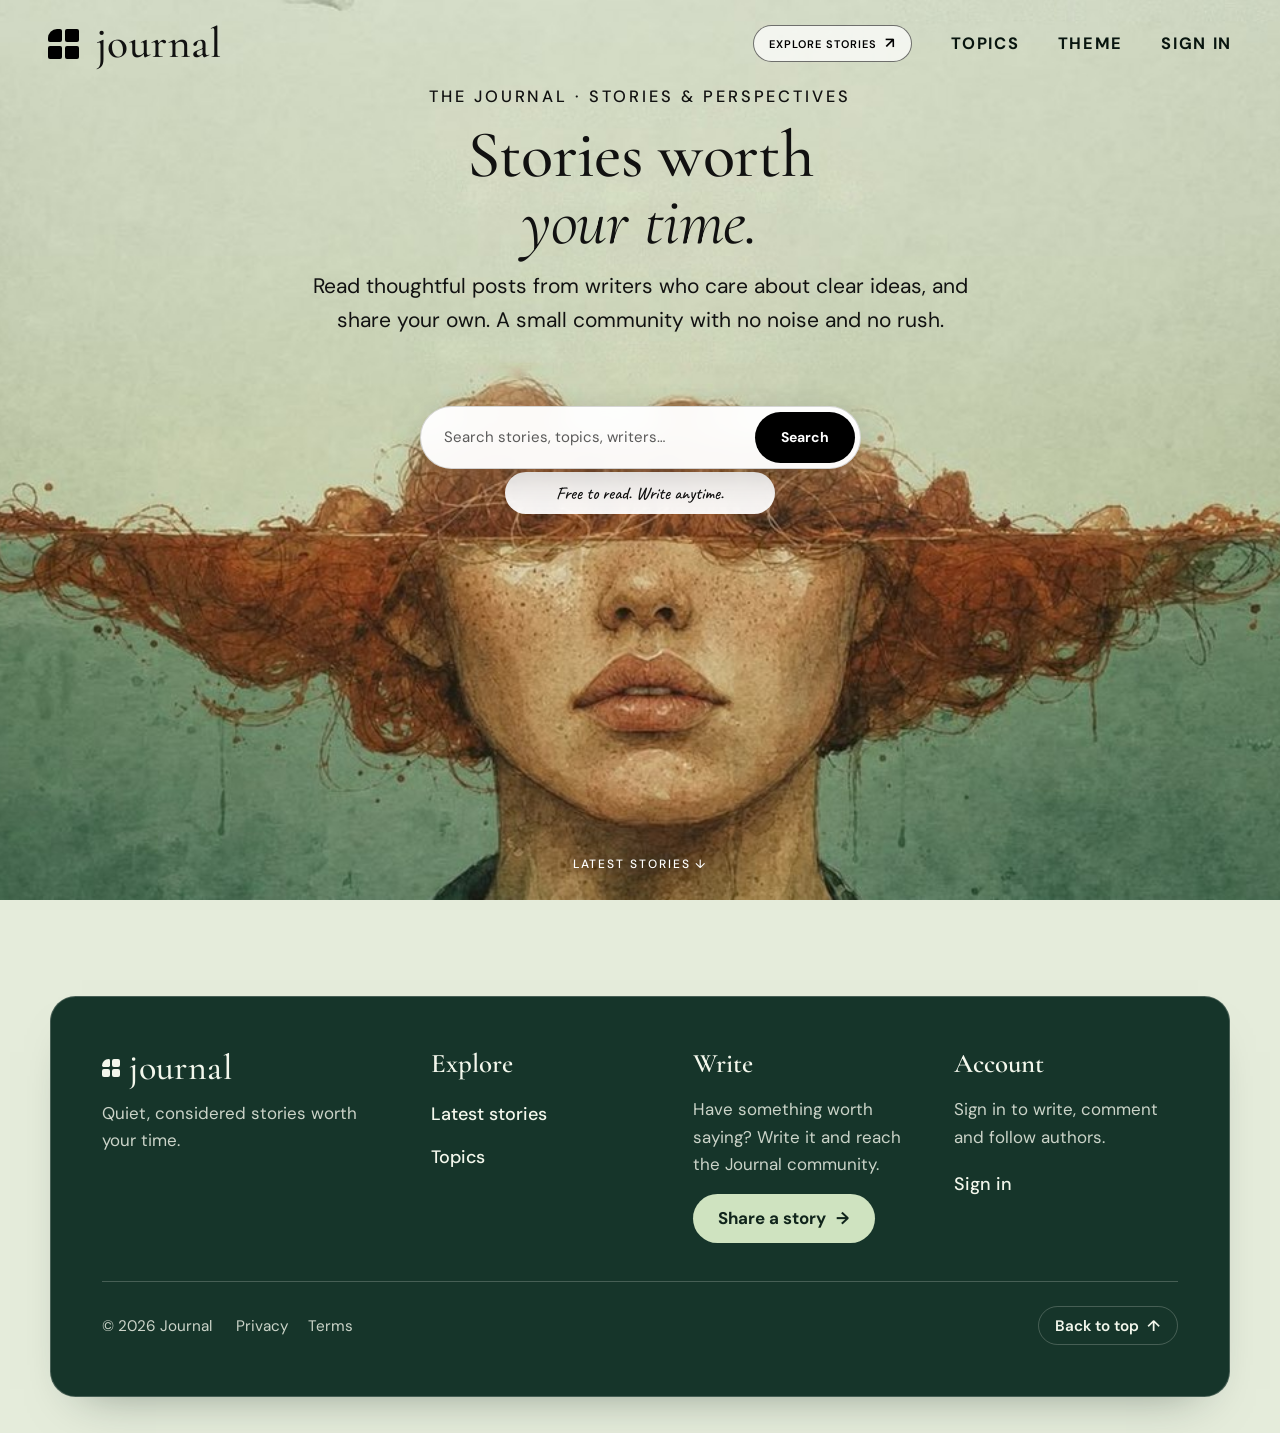
==== commit 5275aea8: "added load balancer" ====
--- a/frontend/index.html
+++ b/frontend/index.html
@@ -1,4 +1,3 @@
-<!DOCTYPE html>
 <!DOCTYPE html>
 
 <html lang="en">
@@ -6,6 +5,12 @@
 <meta charset="utf-8"/>
 <meta content="width=device-width, initial-scale=1, viewport-fit=cover" name="viewport"/>
 <title>Journal — Stories worth your time</title>
+<meta name="description" content="Journal: thoughtful stories and perspectives from a community of writers."/>
+<meta name="theme-color" content="#2f6853"/>
+<meta property="og:type" content="website"/><meta property="og:title" content="Journal — Stories worth your time"/><meta property="og:description" content="Thoughtful stories and perspectives from a community of writers."/>
+<meta name="twitter:card" content="summary"/>
+<meta name="journal-api-base" content=""/><!-- Set to your backend address when deploying, e.g. https://api.example.com -->
+<link rel="icon" href="data:image/svg+xml,%3Csvg xmlns='http://www.w3.org/2000/svg' viewBox='0 0 32 32'%3E%3Crect width='32' height='32' rx='7' fill='%232f6853'/%3E%3Ctext x='16' y='23' font-size='20' text-anchor='middle' font-family='Georgia,serif' fill='%23f3f7ec'%3EJ%3C/text%3E%3C/svg%3E"/>
 <link href="https://fonts.googleapis.com/css2?family=Cormorant+Garamond:ital,wght@0,400;0,500;0,600;1,400;1,500&amp;family=DM+Sans:wght@400;500;700&amp;family=Noto+Naskh+Arabic:wght@500;600&amp;family=Caveat:wght@500&amp;display=swap" rel="stylesheet"/>
 <style>
 :root{
@@ -28,7 +33,7 @@
 /* hero */
 .hero{color:var(--ink);position:relative;min-height:100svh;overflow:hidden;display:flex;flex-direction:column;background:linear-gradient(#cdd5bf,#afba96 62%);--ink:#10241b;--muted:#34493e;--pill:rgba(255,255,255,.6);--btnbg:#10241b;--btnfg:#eef3e2;--note:rgba(255,255,255,.45);--rust:#a8431f}
 .nav{order:1}.copy{order:2}
-.art{order:3;display:block;width:100%%;flex:1 1 clamp(300px,42vh,480px);min-height:300px;max-height:560px;object-fit:cover;object-position:50%% 100%%;-webkit-mask-image:linear-gradient(to bottom,transparent 0,#000 16%%);mask-image:linear-gradient(to bottom,transparent 0,#000 16%%)}
+.art{order:3;display:block;width:100%;flex:1 1 clamp(300px,42vh,480px);min-height:300px;max-height:560px;object-fit:cover;object-position:50% 100%;-webkit-mask-image:linear-gradient(to bottom,transparent 0,#000 16%);mask-image:linear-gradient(to bottom,transparent 0,#000 16%)}
 .nav{position:relative;z-index:3;display:flex;justify-content:space-between;align-items:center;padding:22px clamp(20px,4vw,48px)}
 .logo{display:flex;align-items:center;gap:10px;font:500 25px var(--serif);letter-spacing:.01em}
 .mark{width:18px;height:18px;display:grid;grid-template-columns:1fr 1fr;gap:2px}
@@ -309,6 +314,14 @@
 </a>
 </main>
 <main class="stories" hidden="" id="latest-stories">
+<div class="room-bar"><div class="room-left"><button class="room-menu" type="button" aria-label="Open menu" aria-expanded="false" aria-controls="sideNav"><span></span><span></span><span></span></button><button class="room-home" type="button" onclick="document.getElementById('homeLogo').click()"><span aria-hidden="true">←</span> Journal</button></div><div class="room-actions"><button class="room-theme" type="button" onclick="document.getElementById('theme').click()">Theme</button><button class="room-write" type="button" onclick="document.getElementById('navWrite').click()">Write a story</button></div></div>
+<div class="side-backdrop" id="sideBackdrop" hidden=""></div>
+<aside class="side-nav" id="sideNav" aria-label="Menu" aria-hidden="true">
+<div class="side-head"><span class="side-title">Journal</span><button class="side-close" type="button" aria-label="Close menu">&times;</button></div>
+<nav><button type="button" data-side="home">Home</button><button type="button" data-side="all">All stories</button><button type="button" data-side="write">Write a story</button></nav>
+<p class="side-label">Topics</p><div class="side-topics" id="sideTopics"></div>
+<div class="side-foot"><button type="button" data-side="theme">Theme</button><button type="button" data-side="auth" id="sideAuth">Sign in</button></div>
+</aside>
 <div class="head"><p class="eyebrow2">Fresh from the community</p><h2>Latest <em>stories.</em></h2><p class="sub">Fresh writing from the Journal community. Read, respond, and share your own perspective.</p></div>
 <form class="blogs-search" id="blogSearch"><input aria-label="Search blogs" id="blogQuery" placeholder="Search stories, topics, writers…" type="search"/><button type="submit">Search</button></form><div class="bar2"><div aria-label="Filter by topic" class="chips" id="chips" role="group"></div><span id="count">Loading stories…</span></div>
 <div class="grid" id="grid"></div>
@@ -742,6 +755,142 @@
   #latest-stories .chip{flex:none}
 }
 </style>
+<style id="hero-brand">
+/* Home page: larger logo and tagline */
+.nav .logo{font-size:clamp(32px,2vw + 18px,46px);gap:.4em;line-height:1}
+.nav .logo .mark{width:.7em;height:.7em;gap:.08em}
+.hero .eyebrow{font-size:clamp(13px,.5vw + 10px,17px);letter-spacing:.18em}
+.nav .links{gap:clamp(18px,3vw,40px)}
+.nav .links button{font-size:clamp(14px,.35vw + 12px,17px);font-weight:700;letter-spacing:.1em;color:#08150f}
+.nav .links button:hover{color:#2f6853}
+/* Write is not shown on the home nav (it stays in the page so the stories bar and footer can still use it) */
+.nav .links #navWrite{display:none}
+/* Sign out: readable green pill in both themes (an old rule forced black text on a dark maroon background) */
+.nav .links .nav-signout{background:#1f4d3a!important;color:#f3f7ec!important;border:1px solid rgba(243,247,236,.35)!important;border-radius:999px;padding:10px 18px;font-size:clamp(13px,.3vw + 11px,15px);font-weight:700;letter-spacing:.1em}
+.nav .links .nav-signout:hover{background:#2f6853!important;color:#f3f7ec!important}
+@media(max-width:520px){.nav .links button{font-size:11px}.nav .logo{font-size:28px}.hero .eyebrow{font-size:12.5px;letter-spacing:.1em}}
+</style>
+<style id="stories-theme">
+/* Stories page: warm charcoal feed like the reference. Must stay the last style block. */
+:root:has(body.stories-page){color-scheme:dark}
+:root:root:root body.stories-page{--page:#0a0a09;--card:#131311;--ink:#f3f1ed;--muted:#a9a59d;--hair:rgba(243,241,237,.12);--accent:#f3f1ed;--on-accent:#0a0a09;--rust:#f3f1ed;background:#0a0a09;color:var(--ink)}
+#latest-stories{max-width:clamp(820px,74vw,1280px);padding-inline:clamp(24px,4vw,64px)}
+#latest-stories .room-bar{position:sticky;top:0;z-index:20;display:flex;justify-content:space-between;align-items:center;padding:calc(.85rem + env(safe-area-inset-top,0px)) 0 .85rem;margin-bottom:clamp(2rem,5vw,3.5rem);background:rgba(10,10,9,.92);backdrop-filter:blur(12px);-webkit-backdrop-filter:blur(12px);border-bottom:1px solid var(--hair)}
+.room-home{background:none;border:0;padding:.25rem 0;font:500 1.5rem var(--serif);color:var(--ink)}
+.room-home span{color:var(--muted);margin-right:.3rem}
+.room-write{background:none;border:1px solid var(--hair);color:var(--ink);border-radius:999px;padding:.55em 1.2em;font:700 .75rem var(--sans);letter-spacing:.1em;text-transform:uppercase;transition:background-color .2s,color .2s}
+.room-write:hover{background:var(--ink);color:var(--on-accent)}
+.room-home:focus-visible,.room-write:focus-visible{outline:2px solid var(--ink);outline-offset:3px}
+#latest-stories .head h2{color:var(--ink)}
+#latest-stories .head h2 em{color:var(--ink);font-style:italic}
+#latest-stories .eyebrow2{color:var(--muted);letter-spacing:.2em}
+#latest-stories .head .sub{color:var(--muted)}
+#latest-stories .blogs-search input{background:var(--card)!important;color:var(--ink)!important;border:1px solid var(--hair)!important;border-radius:.75rem}
+#latest-stories .blogs-search input::placeholder{color:var(--muted)}
+#latest-stories .blogs-search input:focus-visible{outline:2px solid var(--ink);outline-offset:2px}
+#latest-stories .blogs-search button{background:transparent!important;color:var(--ink)!important;border:1px solid var(--hair)!important;border-radius:.75rem}
+#latest-stories .bar2{gap:0;margin:2rem 0 0;padding:0;border:0;border-bottom:1px solid var(--hair)}
+#latest-stories .bar2 span#count{order:-1;padding:0 0 .6rem;font:500 .8rem var(--sans);color:var(--muted)!important}
+#latest-stories .chips{gap:0 1.75rem;margin-bottom:-1px}
+#latest-stories .chip,#latest-stories .chip:hover,#latest-stories .chip[aria-pressed="true"]{background:transparent!important;border:0!important;border-bottom:1px solid transparent!important;border-radius:0;padding:.75em 0;font:500 .92rem var(--sans);letter-spacing:0;text-transform:none;color:var(--muted)!important}
+#latest-stories .chip:hover{color:var(--ink)!important}
+#latest-stories .chip[aria-pressed="true"]{color:var(--ink)!important;border-bottom-color:var(--ink)!important}
+#latest-stories .grid{display:block}
+#latest-stories .card,#latest-stories .card:hover{display:grid;grid-template-columns:minmax(0,1fr) clamp(6rem,24vw,15rem);grid-template-areas:"body media";align-items:start;gap:0 clamp(1.25rem,4vw,3.5rem);min-block-size:0;overflow:visible;padding:clamp(1.5rem,2.6vw,2.25rem) 0;background:transparent!important;border:0!important;border-bottom:1px solid var(--hair)!important;border-radius:0;box-shadow:none!important;transform:none}
+#latest-stories .media{grid-area:media;position:relative;aspect-ratio:3/2;overflow:hidden;border-radius:.3rem;background:var(--card)}
+#latest-stories .ph{position:absolute;inset:0;display:grid;place-items:center;background:linear-gradient(160deg,#171815,#0e0f0d)}
+#latest-stories .ph i{font:700 clamp(1.8rem,5vw,3rem)/1 var(--sans);font-style:normal;color:rgba(243,241,237,.28)}
+#latest-stories .media img{position:absolute;inset:0;width:100%;height:100%;object-fit:cover;transition:transform .7s cubic-bezier(.2,.7,.2,1)}
+#latest-stories .card:hover .media img{transform:scale(1.04)}
+#latest-stories .body{grid-area:body;display:flex;flex-direction:column;min-width:0}
+#latest-stories .card .meta{order:-2;margin:0 0 .75rem;padding:0;border:0!important;gap:.6rem}
+#latest-stories .card .av{flex:none;width:1.5rem;height:1.5rem;display:grid;place-items:center;border:0;border-radius:50%;background:#e9e5dc!important;color:#0a0a09!important;font:700 .72rem/1 var(--sans)}
+#latest-stories .card .who{flex-direction:row;align-items:baseline;gap:.5rem}
+#latest-stories .card .who b{font:700 .85rem var(--sans);color:var(--ink)!important}
+#latest-stories .card .who small{font:400 .8rem var(--sans);color:var(--muted)!important}
+#latest-stories .card .who small::before{content:"\00b7";margin-right:.5rem}
+#latest-stories .card .more{display:none}
+#latest-stories .card h4{margin:0 0 .5rem;font:700 clamp(1.3rem,1.05rem + .9vw,1.9rem)/1.2 var(--sans);color:var(--ink)!important}
+#latest-stories .card h4 .lnk{color:var(--ink)!important}
+#latest-stories .card p{margin:0;font-size:clamp(1rem,.95rem + .2vw,1.1rem);line-height:1.6;color:var(--muted)!important;-webkit-line-clamp:2}
+#latest-stories .kicker{order:3;display:flex;align-items:center;gap:.6rem;margin:1.1rem 0 0;font:500 .8rem var(--sans);color:var(--muted)}
+#latest-stories .card .tagc{margin:0;padding:.3em .85em;border-radius:999px;background:rgba(243,241,237,.08)!important;color:var(--ink)!important;font:500 .8rem var(--sans);letter-spacing:0;text-transform:none}
+#latest-stories .card .tagc::before{content:none}
+#latest-stories .card:has(.lnk:focus-visible){outline:2px solid var(--ink);outline-offset:.4rem;border-radius:.4rem}
+/* Heading: simple bold sans */
+#latest-stories .head h2{font:700 clamp(2.2rem,1.6rem + 2vw,3.4rem)/1.05 var(--sans);letter-spacing:-.025em}
+#latest-stories .head h2 em{font-style:normal;font-weight:700;color:var(--ink)}
+/* Sage green lining */
+:root:root:root body.stories-page{--line-strong:#9cc4ab;--line:rgba(143,184,161,.3)}
+#latest-stories .room-bar{border-bottom-color:var(--line)}
+.room-write{border-color:var(--line)}
+.room-write:hover{border-color:var(--line-strong)}
+#latest-stories .blogs-search input{border-color:var(--line)!important}
+#latest-stories .blogs-search input:focus-visible{outline-color:var(--line-strong)}
+#latest-stories .blogs-search button{border-color:var(--line)!important}
+#latest-stories .bar2{border-bottom-color:var(--line)}
+#latest-stories .chip[aria-pressed="true"]{border-bottom-color:var(--line-strong)!important}
+#latest-stories .card,#latest-stories .card:hover{border-bottom-color:var(--line)!important}
+#latest-stories .media{box-shadow:inset 0 0 0 1px var(--line)}
+#latest-stories .card .tagc{box-shadow:inset 0 0 0 1px var(--line);background:transparent!important}
+/* Bigger green wordmark, stronger green lining */
+:root:root:root body.stories-page{--line:rgba(143,184,161,.55);--line-soft:rgba(143,184,161,.38);--line-strong:#a6cdb3}
+.room-home{font-size:clamp(2.75rem,2.1rem + 2vw,4rem);line-height:1;color:var(--line-strong)}
+.room-home span{color:var(--line-strong)}
+#latest-stories .room-bar{border-bottom-width:2px}
+#latest-stories .bar2{border-bottom-width:2px}
+#latest-stories .chips{margin-bottom:-2px}
+#latest-stories .chip,#latest-stories .chip:hover,#latest-stories .chip[aria-pressed="true"]{border-bottom-width:2px!important}
+#latest-stories .card,#latest-stories .card:hover{border-bottom-width:2px!important;border-bottom-color:var(--line-soft)!important}
+#latest-stories .blogs-search input,#latest-stories .blogs-search button{border-width:1.5px!important}
+.room-write{border-width:1.5px}
+.room-actions{display:flex;align-items:center;gap:.6rem}
+.room-theme{background:none;border:1.5px solid var(--line);color:var(--ink);border-radius:999px;padding:.55em 1.2em;font:700 .75rem var(--sans);letter-spacing:.1em;text-transform:uppercase;transition:background-color .2s,color .2s}
+.room-theme:hover{background:var(--ink);color:var(--on-accent)}
+.room-theme:focus-visible{outline:2px solid var(--ink);outline-offset:3px}
+/* Light theme for the stories page (follows the Theme button): white background, black text, green lining */
+:root[data-theme="light"]:has(body.stories-page){color-scheme:light}
+:root:root:root[data-theme="light"] body.stories-page{--page:#fdfcf9;--card:#f3f1ea;--ink:#141412;--muted:#5d5951;--hair:rgba(20,20,18,.13);--accent:#141412;--on-accent:#fdfcf9;--rust:#141412;--line:rgba(47,104,83,.55);--line-soft:rgba(47,104,83,.34);--line-strong:#2f6853;background:#fdfcf9;color:#141412}
+:root[data-theme="light"] #latest-stories .room-bar{background:rgba(253,252,249,.92)}
+:root[data-theme="light"] #latest-stories .ph{background:linear-gradient(160deg,#eceae1,#dfdcd1)}
+:root[data-theme="light"] #latest-stories .ph i{color:rgba(20,20,18,.2)}
+:root[data-theme="light"] #latest-stories .card .av{background:#141412!important;color:#fdfcf9!important}
+/* Sign-in box and toast keep the app palette (they sit inside body.stories-page, which is near-black) */
+:root[data-theme="dark"] .app-modal,:root[data-theme="dark"] .app-toast{--page:#0f1b16;--card:#1a2b25;--ink:#e9f0df;--muted:#b0c1b4;--hair:rgba(233,240,223,.22);--rust:#cfe3c0}
+:root[data-theme="light"] .app-modal,:root[data-theme="light"] .app-toast{--page:#e5ecdb;--card:#f4f7ec;--ink:#10241b;--muted:#3a4f44;--hair:rgba(16,36,27,.22);--rust:#a8431f}
+/* Sidebar */
+.room-left{display:flex;align-items:center;gap:1rem}
+.room-menu{display:grid;gap:5px;align-content:center;width:2.9rem;height:2.9rem;padding:0 .72rem;background:none;border:1.5px solid var(--line);border-radius:.75rem;cursor:pointer}
+.room-menu span{display:block;height:2px;border-radius:2px;background:var(--ink)}
+.room-menu:hover{background:var(--card)}
+.room-menu:focus-visible,.side-close:focus-visible,.side-nav button:focus-visible{outline:2px solid var(--ink);outline-offset:2px}
+.side-backdrop{position:fixed;inset:0;z-index:60;background:rgba(0,0,0,.55)}
+.side-backdrop[hidden]{display:none}
+.side-nav{position:fixed;top:0;bottom:0;left:0;z-index:70;width:min(320px,86vw);display:flex;flex-direction:column;overflow-y:auto;padding:calc(1.25rem + env(safe-area-inset-top,0px)) 1.5rem 1.5rem;background:var(--page);border-right:2px solid var(--line);transform:translateX(-102%);visibility:hidden;transition:transform .28s cubic-bezier(.2,.7,.2,1),visibility .28s}
+.side-nav.open{transform:none;visibility:visible}
+.side-head{display:flex;justify-content:space-between;align-items:center;margin-bottom:1.5rem}
+.side-title{font:500 2rem var(--serif);color:var(--line-strong)}
+.side-close{background:none;border:0;color:var(--ink);font-size:2rem;line-height:1;cursor:pointer}
+.side-nav button[data-side],.side-topics button{display:block;width:100%;text-align:left;padding:.75rem .25rem;background:none;border:0;border-bottom:1px solid var(--hair);color:var(--ink);font:600 1rem var(--sans);cursor:pointer}
+.side-nav button[data-side]:hover,.side-topics button:hover{color:var(--line-strong)}
+.side-label{margin:1.75rem 0 .4rem;font:700 .72rem var(--sans);letter-spacing:.16em;text-transform:uppercase;color:var(--muted)}
+.side-topics button{font-weight:500;color:var(--muted)}
+.side-topics button[aria-pressed="true"]{color:var(--ink);font-weight:700}
+.side-foot{margin-top:auto;padding-top:1.5rem}
+@media(max-width:700px){.room-actions{display:none}}
+@media(prefers-reduced-motion:reduce){.side-nav{transition:none}}
+.skel{display:grid;grid-template-columns:minmax(0,1fr) clamp(6rem,24vw,15rem);gap:1.5rem;padding:2rem 0;border-bottom:2px solid var(--line-soft)}
+.skel i{display:block;height:1rem;margin:.9rem 0;border-radius:.4rem;background:var(--hair);animation:skel 1.4s ease-in-out infinite}
+.skel i.s{width:60%}
+.skel b{aspect-ratio:3/2;border-radius:.3rem;background:var(--hair);animation:skel 1.4s ease-in-out infinite}
+@keyframes skel{50%{opacity:.4}}
+.ghost-btn{margin-top:1rem;background:transparent;border:1.5px solid var(--line);color:var(--ink);border-radius:999px;padding:.6em 1.4em;font:700 .8rem var(--sans);letter-spacing:.08em;text-transform:uppercase;cursor:pointer;transition:background-color .2s,color .2s}
+.ghost-btn:hover{background:var(--ink);color:var(--on-accent)}
+.ghost-btn:focus-visible{outline:2px solid var(--ink);outline-offset:3px}
+.more-stories{display:block;margin:2rem auto 0}
+@media (prefers-reduced-motion:reduce){.skel i,.skel b{animation:none}}
+@media (prefers-reduced-motion:reduce){#latest-stories .media img{transition:none}#latest-stories .card:hover .media img{transform:none}}
+</style>
 <script>
 (() => {
   "use strict";
@@ -749,10 +898,15 @@
   // The Docker Compose setup exposes FastAPI on port 8000. Override this
   // value with window.JOURNAL_API_BASE before this script if your API is elsewhere.
   const API_PROTOCOL = location.protocol === "file:" ? "http:" : location.protocol;
-  const API_BASE = (window.JOURNAL_API_BASE || `${API_PROTOCOL}//${location.hostname || "127.0.0.1"}:8000`).replace(/\/$/, "");
+  const API_BASE = (window.JOURNAL_API_BASE || document.querySelector('meta[name="journal-api-base"]')?.content || `${API_PROTOCOL}//${location.hostname || "127.0.0.1"}:8000`).replace(/\/$/, "");
   const $ = (id) => document.getElementById(id);
-
-  let token = localStorage.getItem("access_token") || "";
+  const store = {
+    get(k) { try { return window.localStorage.getItem(k); } catch { return null; } },
+    set(k, v) { try { window.localStorage.setItem(k, v); } catch {} },
+    del(k) { try { window.localStorage.removeItem(k); } catch {} }
+  };
+
+  let token = store.get("access_token") || "";
   let currentUser = null;
   let blogs = [];
   let currentBlog = null;
@@ -806,6 +960,13 @@
   }
   function blogId(blog) { return blog.blog_id ?? blog.id; }
   function userId(user) { return user?.id ?? user?.user_id; }
+  // Author name: use whichever field the API sends; for your own stories fall back to the signed-in username.
+  function authorName(blog) {
+    const direct = blog.author_name || blog.author_username || blog.username || blog.author?.username || blog.author?.name || blog.user?.username || blog.owner?.username || (typeof blog.author === "string" ? blog.author : "");
+    if (direct) return String(direct);
+    if (currentUser && blog.author_id != null && String(blog.author_id) === String(userId(currentUser))) return String(currentUser.username || currentUser.name || "");
+    return "";
+  }
   function showToast(message) {
     const el = $("appToast");
     el.textContent = message;
@@ -864,7 +1025,7 @@
   function clearSession() {
     token = "";
     currentUser = null;
-    localStorage.removeItem("access_token");
+    store.del("access_token");
     likedBlogs.clear();
     followedUsers.clear();
   }
@@ -873,14 +1034,14 @@
   }
   function loadLocalActionState() {
     try {
-      likedBlogs = new Set(JSON.parse(localStorage.getItem(stateKey("journal_likes")) || "[]").map(String));
-      followedUsers = new Set(JSON.parse(localStorage.getItem(stateKey("journal_follows")) || "[]").map(String));
+      likedBlogs = new Set(JSON.parse(store.get(stateKey("journal_likes")) || "[]").map(String));
+      followedUsers = new Set(JSON.parse(store.get(stateKey("journal_follows")) || "[]").map(String));
     } catch { likedBlogs = new Set(); followedUsers = new Set(); }
   }
   function saveLocalActionState() {
     if (!currentUser) return;
-    localStorage.setItem(stateKey("journal_likes"), JSON.stringify([...likedBlogs]));
-    localStorage.setItem(stateKey("journal_follows"), JSON.stringify([...followedUsers]));
+    store.set(stateKey("journal_likes"), JSON.stringify([...likedBlogs]));
+    store.set(stateKey("journal_follows"), JSON.stringify([...followedUsers]));
   }
 
   function updateNav() {
@@ -936,7 +1097,7 @@
   }
   async function refreshBlogs() {
     const grid = $("grid");
-    grid.innerHTML = `<div class="connection-note">Loading stories from your Journal backend…</div>`;
+    grid.innerHTML = Array.from({ length: 4 }, () => '<div class="skel" aria-hidden="true"><div><i></i><i></i><i class="s"></i></div><b></b></div>').join("");
     $("count").textContent = "Loading…";
     try {
       const data = await api("/blogs");
@@ -945,7 +1106,8 @@
     } catch (error) {
       blogs = [];
       $("count").textContent = "Not connected";
-      grid.innerHTML = `<div class="connection-note"><b>Stories could not be loaded.</b><br>${esc(error.message)}</div>`;
+      grid.innerHTML = `<div class="connection-note"><b>Stories could not be loaded.</b><br>${esc(error.message)}<br><button class="ghost-btn" id="retryStories" type="button">Try again</button></div>`;
+      $("retryStories").addEventListener("click", refreshBlogs);
     }
   }
 function pastel(name) {
@@ -954,52 +1116,82 @@
     for (const ch of String(name || "")) n = (n * 31 + ch.charCodeAt(0)) >>> 0;
     return colours[n % colours.length];
   }
+  const PAGE_SIZE = 8;
+  let storyLimit = PAGE_SIZE, storyKey = "";
   function renderBlogs() {
     const grid = $("grid");
     // The filter bar always lists every category so it stays stable once the backend supplies them.
     const present = CATEGORIES;
     const filtered = blogs.filter(blog => {
       const category = categoryOf(blog);
-      const haystack = `${blog.title || ""} ${storyText(blog)} ${blog.author_name || ""} ${category}`.toLowerCase();
+      const haystack = `${blog.title || ""} ${storyText(blog)} ${authorName(blog)} ${category}`.toLowerCase();
       return (activeFilter === "All" || activeFilter === category) && haystack.includes(searchTerm);
     });
     $("chips").innerHTML = ["All", ...present].map(category =>
       `<button class="chip" type="button" data-filter="${category}" aria-pressed="${activeFilter === category}">${category}</button>`
     ).join("");
     $("count").textContent = `${filtered.length} ${filtered.length === 1 ? "story" : "stories"}`;
+    const key = `${activeFilter}|${searchTerm}`;
+    if (key !== storyKey) { storyKey = key; storyLimit = PAGE_SIZE; }
     if (!filtered.length) {
       grid.innerHTML = blogs.length
         ? `<p class="none">${activeFilter === "All" ? "No stories match your search. Try another word." : `No ${esc(activeFilter)} stories match yet.`}</p>`
         : `<p class="none">No stories have been published yet. Be the first to share one.</p>`;
       return;
     }
-    const card = (blog) => {
+    const card = (blog, i) => {
       const id = Number(blogId(blog));
       const rawTitle = plain(blog.title).trim();
       const title = bidi(esc(rawTitle || "Untitled story"));
       const body = withoutTitle(plain(storyText(blog)), rawTitle).replace(/\s+/g, " ");
       const excerpt = bidi(esc(body.length > 220 ? body.slice(0, 220).replace(/\s+\S*$/, "") + "…" : body));
-      const author = esc(blog.author_name || "Journal member");
-      const initial = esc((blog.author_name || "?").charAt(0).toUpperCase());
+      const authorRaw = authorName(blog);
+      const author = esc(authorRaw || "Journal member");
+      const initial = esc((authorRaw || "J").charAt(0).toUpperCase());
       const minutes = Math.max(1, Math.ceil(storyText(blog).trim().split(/\s+/).filter(Boolean).length / 220));
+      const d = new Date(blog.created_at || blog.published_at || blog.date || "");
+      const when = isNaN(d) ? "" : d.toLocaleDateString("en", { month: "short", day: "numeric", year: "numeric" });
+      const cat = esc(categoryOf(blog));
+      // Cover image: the backend can send image_url / cover_image / image / thumbnail.
+      const src = blog.image_url || blog.cover_image || blog.image || blog.thumbnail || "";
       return `<article class="card">
-        <span class="tagc">${esc(categoryOf(blog))}</span>
-        <h4><button class="lnk" type="button" data-open-blog="${id}">${title}</button></h4>
-        <p>${excerpt}</p>
-        <div class="meta"><span class="av">${initial}</span><span class="who"><b>${author}</b><small>${minutes} min read</small></span>
-        <button class="more" type="button" data-open-blog="${id}">Read story →</button></div>
+        <div class="media"><span class="ph" aria-hidden="true"><i>${cat.charAt(0)}</i></span>${src ? `<img src="${esc(src)}" alt="" loading="lazy" decoding="async" onerror="this.remove()">` : ""}</div>
+        <div class="body">
+          <div class="kicker"><span class="tagc">${cat}</span><span aria-hidden="true">·</span><span>${minutes} min read</span></div>
+          <h4><button class="lnk" type="button" data-open-blog="${id}">${title}</button></h4>
+          <p>${excerpt}</p>
+          <div class="meta"><span class="av">${initial}</span><span class="who"><b>${author}</b>${when ? `<small>${when}</small>` : ""}</span>
+          <button class="more" type="button" data-open-blog="${id}">Read →</button></div>
+        </div>
       </article>`;
     };
-    grid.innerHTML = filtered.map(card).join("");
+    grid.innerHTML = filtered.slice(0, storyLimit).map(card).join("") +
+      (filtered.length > storyLimit ? `<button class="ghost-btn more-stories" id="moreStories" type="button">Load more stories (${filtered.length - storyLimit} left)</button>` : "");
   }
 
   function openAuth(mode = "login") {
     authMode = mode;
+    authReturnFocus = document.activeElement;
     updateAuthForm();
     $("authModal").classList.remove("hidden");
     setTimeout(() => $("authUsername").focus(), 50);
   }
-  function closeAuth() { $("authModal").classList.add("hidden"); }
+  let authReturnFocus = null;
+  function closeAuth() {
+    $("authModal").classList.add("hidden");
+    if (authReturnFocus && authReturnFocus.focus) authReturnFocus.focus();
+  }
+  $("authModal").setAttribute("role", "dialog");
+  $("authModal").setAttribute("aria-modal", "true");
+  $("authModal").addEventListener("keydown", (e) => {
+    if (e.key === "Escape") { closeAuth(); return; }
+    if (e.key !== "Tab") return;
+    const items = [...$("authModal").querySelectorAll("button,input,a[href],select,textarea")].filter((el) => !el.disabled && el.offsetParent !== null);
+    if (!items.length) return;
+    const first = items[0], last = items[items.length - 1];
+    if (e.shiftKey && document.activeElement === first) { e.preventDefault(); last.focus(); }
+    else if (!e.shiftKey && document.activeElement === last) { e.preventDefault(); first.focus(); }
+  });
   function updateAuthForm() {
     const registering = authMode === "register";
     $("authTitle").textContent = registering ? "Join the Journal." : "Welcome back.";
@@ -1049,7 +1241,7 @@
         if (!response.ok) throw new Error(data.detail || "Invalid username or password.");
         if (!data.access_token) throw new Error("The API did not return an access token.");
         token = data.access_token;
-        localStorage.setItem("access_token", token);
+        store.set("access_token", token);
         await loadMe();
         closeAuth();
         updateNav();
@@ -1111,6 +1303,7 @@
     $("articlePage").classList.remove("hidden");
     $("latest-stories").hidden = true;
     $("editorPanel").classList.add("hidden");
+    if (location.hash !== `#story-${id}`) { try { history.pushState({ journalPage: "story" }, "", `#story-${id}`); } catch {} }
     $("articleTitle").textContent = "Loading story…";
     $("articleContent").textContent = "";
     $("articleMeta").textContent = "";
@@ -1123,7 +1316,7 @@
       $("articleTitle").innerHTML = bidi(esc(shownTitle || "Untitled story"));
       document.querySelector(".article-kicker").textContent = categoryOf(blog);
       $("articleContent").textContent = withoutTitle(plain(storyText(blog)), shownTitle);
-      $("articleMeta").textContent = `By ${blog.author_name || "Journal member"}`;
+      $("articleMeta").textContent = `By ${authorName(blog) || "Journal member"}`;
       const ownStory = currentUser && String(userId(currentUser)) === String(blog.author_id);
       $("deleteButton").classList.toggle("hidden", !ownStory);
       updateArticleActions();
@@ -1139,7 +1332,10 @@
     const author = String(currentBlog.author_id);
     $("likeButton").textContent = likedBlogs.has(id) ? "♥ Liked" : "♡ Like";
     $("followButton").textContent = followedUsers.has(author) ? "Following" : "Follow author";
-    $("followButton").classList.toggle("hidden", !!currentUser && String(userId(currentUser)) === author);
+    // Authors see Delete on their own story; everyone else sees Follow.
+    const ownStory = !!currentUser && String(userId(currentUser)) === author;
+    $("deleteButton").classList.toggle("hidden", !ownStory);
+    $("followButton").classList.toggle("hidden", ownStory);
   }
   async function loadComments(id) {
     try {
@@ -1149,7 +1345,7 @@
         return;
       }
       $("commentsList").innerHTML = comments.map(comment =>
-        `<div class="comment-item"><b>${esc(comment.commenter_name || "Journal member")}</b><p>${esc(comment.text || "")}</p></div>`
+        `<div class="comment-item"><b>${esc(comment.commenter_name || comment.username || comment.author_name || "Journal member")}</b><p>${esc(comment.text || "")}</p></div>`
       ).join("");
     } catch (error) {
       $("commentsList").innerHTML = `<p class="app-status">${esc(error.message)}</p>`;
@@ -1253,6 +1449,8 @@
   if (storyDoor) storyDoor.addEventListener("click", async e => { e.preventDefault(); showStories(); await refreshBlogs(); });
   $("homeLogo").addEventListener("keydown", e => { if (e.key === "Enter" || e.key === " ") { e.preventDefault(); showHome(); } });
   window.addEventListener("popstate", () => {
+    const storyHash = location.hash.match(/^#story-(.+)$/);
+    if (storyHash) { showStories({ navigate: false }); openArticle(storyHash[1]); return; }
     if (location.hash === "#stories") { showStories({ navigate: false }); refreshBlogs(); }
     else showHome({ navigate: false });
   });
@@ -1280,7 +1478,11 @@
     $("wordCount").textContent = `${words} words`;
   });
   $("cancelEditor").addEventListener("click", () => $("editorPanel").classList.add("hidden"));
-  $("backToStories").addEventListener("click", async () => { showStories(); await refreshBlogs(); });
+  $("grid").addEventListener("click", (e) => { if (e.target.closest("#moreStories")) { storyLimit += PAGE_SIZE; renderBlogs(); } });
+  $("backToStories").addEventListener("click", async () => {
+    if (/^#story-/.test(location.hash)) { try { history.pushState({ journalPage: "stories" }, "", "#stories"); } catch {} }
+    showStories(); await refreshBlogs();
+  });
   $("commentForm").addEventListener("submit", postComment);
   $("likeButton").addEventListener("click", toggleLike);
   $("followButton").addEventListener("click", toggleFollow);
@@ -1290,11 +1492,55 @@
   $("authModal").addEventListener("click", e => { if (e.target === $("authModal")) closeAuth(); });
   $("switchAuth").addEventListener("click", () => { authMode = authMode === "login" ? "register" : "login"; updateAuthForm(); });
   $("authForm").addEventListener("submit", submitAuth);
+  // Stories sidebar: opened with the menu button, mirrors the topic chips and the main actions.
+  const sideNav = $("sideNav"), sideBackdrop = $("sideBackdrop"), sideMenu = document.querySelector(".room-menu");
+  function setSide(open) {
+    sideNav.classList.toggle("open", open);
+    sideNav.setAttribute("aria-hidden", String(!open));
+    sideBackdrop.hidden = !open;
+    sideMenu.setAttribute("aria-expanded", String(open));
+    if (!open) return;
+    $("sideAuth").textContent = currentUser ? "Sign out" : "Sign in";
+    const box = $("sideTopics");
+    box.innerHTML = "";
+    document.querySelectorAll("#latest-stories .chip").forEach((chip) => {
+      const b = document.createElement("button");
+      b.type = "button";
+      b.textContent = chip.textContent.trim();
+      b.setAttribute("aria-pressed", chip.getAttribute("aria-pressed") || "false");
+      b.addEventListener("click", () => { chip.click(); setSide(false); });
+      box.appendChild(b);
+    });
+  }
+  sideMenu.addEventListener("click", () => setSide(true));
+  sideBackdrop.addEventListener("click", () => setSide(false));
+  sideNav.querySelector(".side-close").addEventListener("click", () => setSide(false));
+  document.addEventListener("keydown", (e) => { if (e.key === "Escape") setSide(false); });
+  sideNav.querySelectorAll("[data-side]").forEach((btn) => btn.addEventListener("click", () => {
+    const act = btn.getAttribute("data-side");
+    setSide(false);
+    if (act === "home") $("homeLogo").click();
+    else if (act === "write") $("navWrite").click();
+    else if (act === "theme") $("theme").click();
+    else if (act === "auth") $(currentUser ? "signOutButton" : "authNavButton").click();
+    else if (act === "all") { const first = document.querySelector("#latest-stories .chip"); if (first) first.click(); }
+  }));
+
+  // Theme: use the saved choice, else follow the system, so the stories page and home page always agree.
+  (function initTheme() {
+    const root = document.documentElement;
+    if (root.getAttribute("data-theme")) return;
+    const saved = store.get("journal_theme");
+    const dark = window.matchMedia && window.matchMedia("(prefers-color-scheme: dark)").matches;
+    root.setAttribute("data-theme", saved === "light" || saved === "dark" ? saved : (dark ? "dark" : "light"));
+  })();
   $("theme").addEventListener("click", () => {
     const root = document.documentElement;
     const systemDark = window.matchMedia("(prefers-color-scheme: dark)").matches;
     const current = root.getAttribute("data-theme") || (systemDark ? "dark" : "light");
-    root.setAttribute("data-theme", current === "dark" ? "light" : "dark");
+    const next = current === "dark" ? "light" : "dark";
+    root.setAttribute("data-theme", next);
+    store.set("journal_theme", next);
     $("theme").blur(); // drop the focus ring left on the button after a mouse click
   });
 
@@ -1331,8 +1577,9 @@
   // Initial session restoration. Blog content is fetched only when the stories
   // section is opened, so the artwork-led homepage stays exactly as designed.
   updateAuthForm();
-  if (location.hash === "#stories") showStories({ navigate: false });
-  loadMe().then(() => { if (location.hash === "#stories") refreshBlogs(); });
+  const initialStory = location.hash.match(/^#story-(.+)$/);
+  if (location.hash === "#stories" || initialStory) showStories({ navigate: false });
+  loadMe().then(() => { if (initialStory) openArticle(initialStory[1]); else if (location.hash === "#stories") refreshBlogs(); });
 })();
 </script></body>
 </html>
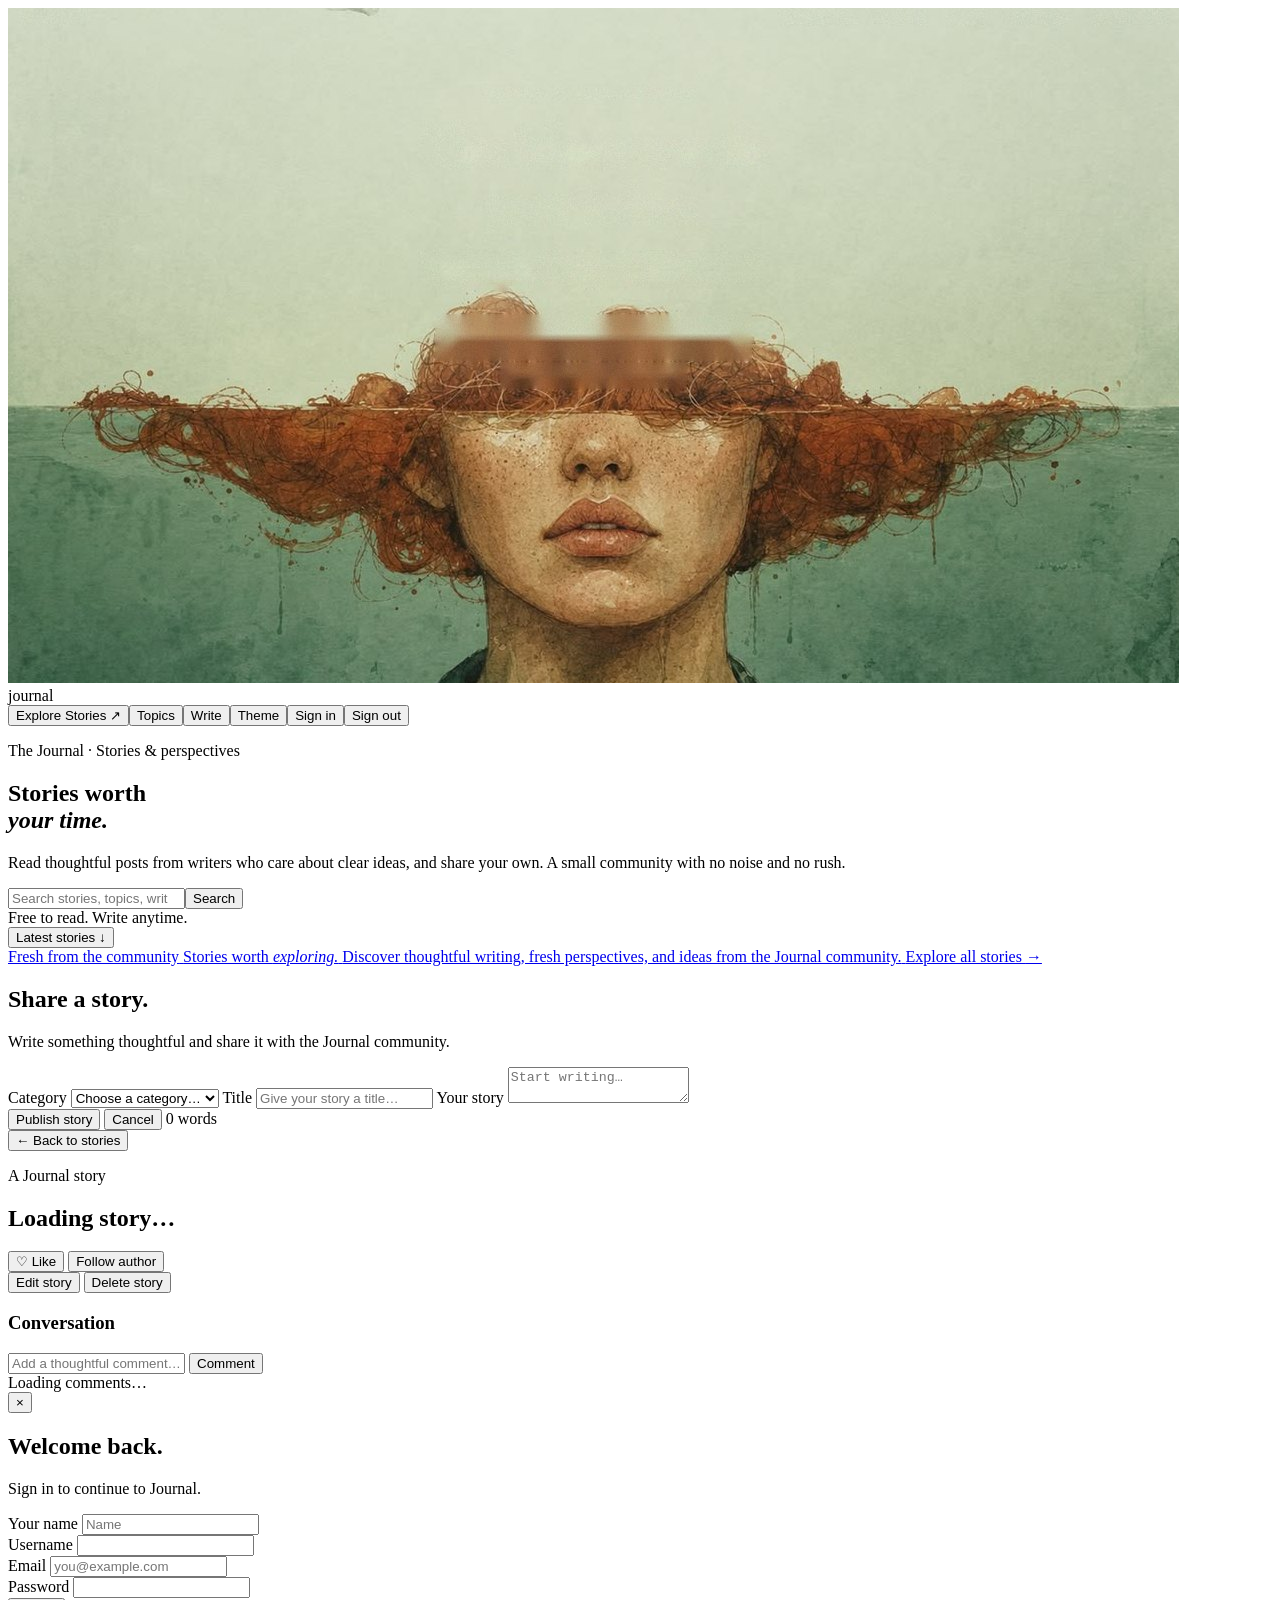
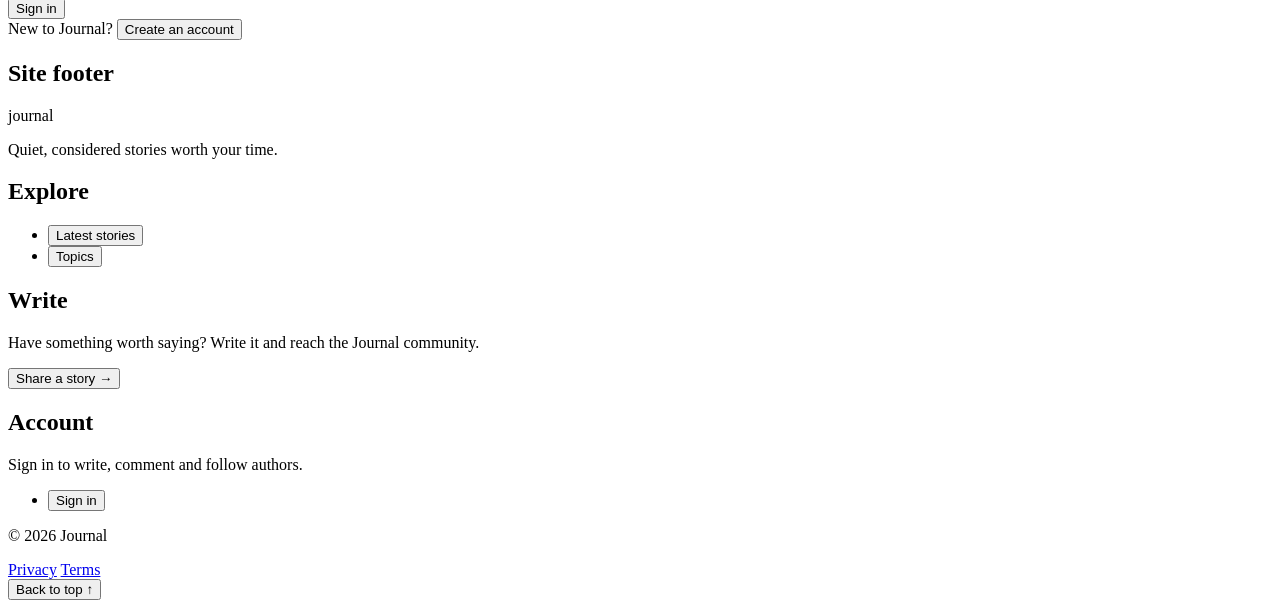
==== commit df4f8f3a: "updated files" ====
--- a/frontend/index.html
+++ b/frontend/index.html
@@ -12,281 +12,9 @@
 <meta name="journal-api-base" content=""/><!-- Set to your backend address when deploying, e.g. https://api.example.com -->
 <link rel="icon" href="data:image/svg+xml,%3Csvg xmlns='http://www.w3.org/2000/svg' viewBox='0 0 32 32'%3E%3Crect width='32' height='32' rx='7' fill='%232f6853'/%3E%3Ctext x='16' y='23' font-size='20' text-anchor='middle' font-family='Georgia,serif' fill='%23f3f7ec'%3EJ%3C/text%3E%3C/svg%3E"/>
 <link href="https://fonts.googleapis.com/css2?family=Cormorant+Garamond:ital,wght@0,400;0,500;0,600;1,400;1,500&amp;family=DM+Sans:wght@400;500;700&amp;family=Noto+Naskh+Arabic:wght@500;600&amp;family=Caveat:wght@500&amp;display=swap" rel="stylesheet"/>
-<style>
-:root{
-  --sky1:#dbe5cf; --sky2:#c3d3b8; --w1:#5d947d; --w2:#2f6853; --w3:#214b3c;
-  --b1:#eef3e2; --b2:#b4c7a8; --b3:#7db098; --b4:#1f4c3c;
-  --ink:#10241b; --muted:#3a4f44; --page:#e5ecdb;--card:#f4f7ec; --rust:#a8431f; --hair:rgba(16,36,27,.22);
-  --pill:rgba(255,255,255,.58); --btnbg:#10241b; --btnfg:#eef3e2; --note:rgba(255,255,255,.4);
-  --serif:'Cormorant Garamond',Georgia,serif; --sans:'DM Sans',system-ui,sans-serif; --hand:'Caveat','Segoe Script',cursive;
-  box-sizing:border-box; padding-top:env(safe-area-inset-top,0px); padding-bottom:env(safe-area-inset-bottom,0px);
-}
-@media (prefers-color-scheme:dark){
-  :root:not([data-theme="light"]){--sky1:#15261f;--sky2:#1c3227;--w1:#24523f;--w2:#183a2d;--w3:#10281f;--b1:#29412f;--b2:#0f1c16;--b3:#2f6a54;--b4:#0c261c;--ink:#e9f0df;--muted:#b0c1b4;--page:#0f1b16;--card:#1a2b25;--rust:#ea8a5e;--hair:rgba(233,240,223,.22);--pill:rgba(255,255,255,.1);--btnbg:#e9f0df;--btnfg:#10241b;--note:rgba(255,255,255,.1)}
-}
-:root[data-theme="dark"]{--sky1:#15261f;--sky2:#1c3227;--w1:#24523f;--w2:#183a2d;--w3:#10281f;--b1:#29412f;--b2:#0f1c16;--b3:#2f6a54;--b4:#0c261c;--ink:#e9f0df;--muted:#b0c1b4;--page:#0f1b16;--card:#1a2b25;--rust:#ea8a5e;--hair:rgba(233,240,223,.22);--pill:rgba(255,255,255,.1);--btnbg:#e9f0df;--btnfg:#10241b;--note:rgba(255,255,255,.1)}
-html{scroll-padding-top:env(safe-area-inset-top,0px)}
-*{box-sizing:border-box}
-body{margin:0;background:var(--page);color:var(--ink);font-family:var(--sans);line-height:1.6}
-button{font:inherit;color:inherit;cursor:pointer}
-button:focus-visible,input:focus-visible{outline:2px solid var(--rust);outline-offset:3px}
-/* hero */
-.hero{color:var(--ink);position:relative;min-height:100svh;overflow:hidden;display:flex;flex-direction:column;background:linear-gradient(#cdd5bf,#afba96 62%);--ink:#10241b;--muted:#34493e;--pill:rgba(255,255,255,.6);--btnbg:#10241b;--btnfg:#eef3e2;--note:rgba(255,255,255,.45);--rust:#a8431f}
-.nav{order:1}.copy{order:2}
-.art{order:3;display:block;width:100%;flex:1 1 clamp(300px,42vh,480px);min-height:300px;max-height:560px;object-fit:cover;object-position:50% 100%;-webkit-mask-image:linear-gradient(to bottom,transparent 0,#000 16%);mask-image:linear-gradient(to bottom,transparent 0,#000 16%)}
-.nav{position:relative;z-index:3;display:flex;justify-content:space-between;align-items:center;padding:22px clamp(20px,4vw,48px)}
-.logo{display:flex;align-items:center;gap:10px;font:500 25px var(--serif);letter-spacing:.01em}
-.mark{width:18px;height:18px;display:grid;grid-template-columns:1fr 1fr;gap:2px}
-.mark i{background:var(--ink);border-radius:2px}.mark i:first-child{border-radius:9px 2px 2px 2px}
-.links{display:flex;gap:clamp(16px,3vw,36px);align-items:center;font:500 12px var(--sans);letter-spacing:.14em;text-transform:uppercase;color:var(--muted)}
-.links button{background:none;border:0;padding:4px 0;color:inherit;font:inherit;letter-spacing:inherit;text-transform:inherit}
-.links button:hover{color:var(--ink)}
-.links .cta{color:var(--ink);font-weight:700}
-.copy{position:relative;z-index:2;text-align:center;max-width:760px;margin:0 auto;padding:clamp(34px,8vh,96px) 24px 0}
-.copy>*{animation:rise .9s both}
-.copy>:nth-child(2){animation-delay:.1s}.copy>:nth-child(3){animation-delay:.2s}.copy>:nth-child(4){animation-delay:.3s}.copy>:nth-child(5){animation-delay:.4s}
-@keyframes rise{from{opacity:0;transform:translateY(14px)}to{opacity:1;transform:none}}
-.eyebrow{font:500 12px var(--sans);letter-spacing:.2em;text-transform:uppercase;color:var(--muted);margin:0 0 22px}
-h1{font:500 clamp(46px,6.6vw,92px)/1.02 var(--serif);margin:0 0 22px;letter-spacing:-.01em}
-h1 em{font-style:italic;font-weight:400}
-.lede{font-size:clamp(15px,1.5vw,17px);color:var(--muted);max-width:52ch;margin:0 auto 30px}
-.pill{display:flex;align-items:center;gap:8px;max-width:520px;margin:0 auto;background:var(--pill);backdrop-filter:blur(10px);-webkit-backdrop-filter:blur(10px);border-radius:999px;padding:6px 6px 6px 24px;box-shadow:0 10px 34px rgba(16,36,27,.14),inset 0 0 0 1px rgba(255,255,255,.45)}
-.pill input{flex:1;min-width:0;background:transparent;border:0;font:400 15px var(--sans);color:var(--ink);padding:12px 0}
-.pill input::placeholder{color:var(--muted);opacity:.8}
-.pill input:focus-visible{outline:0}
-.pill:focus-within{box-shadow:0 10px 34px rgba(16,36,27,.14),0 0 0 2px var(--rust)}
-.pill button{background:var(--btnbg);color:var(--btnfg);border:0;border-radius:999px;padding:13px 26px;font:700 14px var(--sans)}
-.note{display:inline-block;margin-top:14px;font:500 18px var(--hand);color:var(--ink);background:var(--note);padding:3px 18px;border-radius:999px}
-.down{position:absolute;z-index:3;left:50%;bottom:22px;transform:translateX(-50%);background:none;border:0;color:#eaf1e0;font:500 12px var(--sans);letter-spacing:.16em;text-transform:uppercase;padding:6px 10px}
-/* stories */
-.stories{max-width:1180px;margin:0 auto;padding:88px 24px 48px}
-.eyebrow2{font:700 12px var(--sans);letter-spacing:.16em;text-transform:uppercase;color:var(--rust);margin:0 0 10px}
-.head h2{font:500 clamp(40px,5.2vw,64px)/1 var(--serif);margin:0 0 12px}
-.head h2 em{font-weight:400}
-.head .sub{margin:0;color:var(--muted);max-width:54ch}
-.bar2{display:flex;justify-content:space-between;align-items:center;gap:14px;flex-wrap:wrap;margin:28px 0;padding:14px 0;border-top:1px solid var(--hair);border-bottom:1px solid var(--hair)}
-.bar2 span{font:500 13px var(--sans);color:var(--muted)}
-.chips{display:flex;flex-wrap:wrap;gap:8px}
-.chip{display:inline-flex;align-items:center;gap:8px;border:1.5px solid var(--hair);background:transparent;color:var(--ink);border-radius:999px;padding:7px 15px;font:500 14px var(--sans)}
-.chip i{width:10px;height:10px;border-radius:50%}
-.chip[aria-pressed="true"]{background:var(--ink);color:var(--page);border-color:var(--ink)}
-.grid{display:grid;grid-template-columns:repeat(3,1fr);gap:24px}
-.card{background:var(--card);border:1px solid var(--hair);border-top:6px solid var(--cc);border-radius:16px;padding:24px 24px 20px;display:flex;flex-direction:column;box-shadow:0 12px 28px -18px rgba(16,36,27,.35);transition:transform .2s,box-shadow .2s}
-.card:hover{transform:translateY(-4px);box-shadow:0 18px 36px -16px rgba(16,36,27,.4)}
-.top{display:flex;align-items:center;justify-content:space-between;gap:10px;margin-bottom:16px}
-.tagc{background:color-mix(in srgb,var(--cc) 34%,transparent);color:var(--ink);font:700 12px var(--sans);letter-spacing:.08em;text-transform:uppercase;padding:5px 12px;border-radius:999px}
-.flag{font:700 12px var(--sans);letter-spacing:.08em;text-transform:uppercase;color:var(--muted)}
-.card h3{font:500 29px/1.15 var(--serif);margin:0 0 12px}
-.card p{margin:0 0 20px;font-size:15.5px;color:var(--muted);display:-webkit-box;-webkit-line-clamp:3;-webkit-box-orient:vertical;overflow:hidden}
-.meta{margin-top:auto;display:flex;align-items:center;gap:11px;padding-top:16px;border-top:1px dashed var(--hair)}
-.av{flex:none;width:38px;height:38px;border-radius:50%;background:var(--cc);color:#10241b;display:grid;place-items:center;font:700 15px var(--sans)}
-.who{display:flex;flex-direction:column;line-height:1.25;min-width:0}
-.who b{font:700 15px var(--sans)}
-.who small{font:400 12.5px var(--sans);color:var(--muted)}
-.more{margin-left:auto;background:none;border:0;font:700 13px var(--sans);color:var(--ink);padding:6px 0;text-decoration:underline;text-decoration-color:var(--cc);text-decoration-thickness:2px;text-underline-offset:5px}
-.card.feat{grid-column:span 2;background:var(--cc);color:#10241b;border-color:var(--cc);padding:34px}
-.card.feat .tagc{background:rgba(255,255,255,.5);color:#10241b}
-.card.feat .flag,.card.feat p,.card.feat .who small{color:rgba(16,36,27,.8)}
-.card.feat h3{font-size:clamp(36px,4.2vw,52px);line-height:1.08;max-width:20ch}
-.card.feat .meta{border-top-color:rgba(16,36,27,.25)}
-.card.feat .av{background:#10241b;color:#eef3e2}
-.card.feat .more{color:#10241b;text-decoration-color:#10241b}
-.lnk{background:none;border:0;padding:0;text-align:left;font:inherit;color:inherit;line-height:inherit;background-image:linear-gradient(currentColor,currentColor);background-size:0 1.5px;background-repeat:no-repeat;background-position:0 100%;transition:background-size .25s}
-.lnk:hover{background-size:100% 1.5px}
-.none{grid-column:1/-1;padding:40px 0;color:var(--muted)}
-@media (max-width:860px){.card.feat{grid-column:auto;padding:26px}}
-@media (prefers-reduced-motion:reduce){.card{transition:none}.card:hover{transform:none}}
-footer{max-width:1180px;margin:0 auto;padding:26px 24px 44px;border-top:1px solid var(--hair);display:flex;justify-content:space-between;flex-wrap:wrap;gap:8px;font:400 13px var(--sans);color:var(--muted)}
-footer b{font:500 22px var(--serif);color:var(--ink)}
-@media (max-width:860px){
-  .links a,.links .hide{display:none}
-  .grid{grid-template-columns:1fr}.story:first-child{grid-column:auto}
-  .stories{padding-top:64px}
-}
-@media (prefers-reduced-motion:reduce){.copy>*{animation:none}.lnk{transition:none}}
+<link rel="stylesheet" href="css/style.css"/>
 
-/* full-painting hero: text and search bar sit on the artwork */
-.hero{display:block;height:max(100svh,700px);min-height:0;background:#c9d4bd}
-.art{position:absolute;inset:0;width:100%;height:100%;flex:none;min-height:0;max-height:none;object-fit:cover;object-position:50% 50%;-webkit-mask-image:none;mask-image:none}
-.nav{position:absolute;top:0;left:0;right:0}
-.copy{position:absolute;left:0;right:0;top:max(9.5vh,78px);margin:0 auto;padding:0 24px}
-h1{font-size:clamp(36px,min(5.2vw,7.4vh),80px);margin:0 0 14px}
-.eyebrow{margin:0 0 14px}
-.lede{margin:0 auto;font-size:clamp(14px,1.3vw,17px)}
-.hero>.cta{position:absolute;z-index:2;left:50%;top:48.6%;transform:translateX(-50%);width:100%;text-align:center;margin-top:calc(max(7vh,4.1vw,56px)/-2)}
-.pill{max-width:none;width:min(90vw,max(29vw,49vh));height:max(7vh,4.1vw,56px)}
-.pill button{align-self:stretch;padding:0 26px}
-.note{margin-top:.4vh;min-width:min(80vw,max(17.5vw,30vh));min-height:max(4.6vh,2.8vw);padding:2px 18px;display:inline-flex;align-items:center;justify-content:center}
-/* every card keeps the deep green; only the edge and the topic tag change colour */
-.card,.card.feat{background:#2f6853;color:#f3f7ec;border:3px solid var(--cc)}
-.card:hover,.card.feat:hover{background:#34725b}
-.tagc,.card.feat .tagc{background:var(--cc);color:#10241b}
-.flag,.card.feat .flag{color:rgba(243,247,236,.85)}
-.card p,.card.feat p{color:rgba(243,247,236,.88)}
-.meta,.card.feat .meta{border-top-color:rgba(243,247,236,.3)}
-.av,.card.feat .av{background:#f3f7ec;color:#2f6853}
-.who small,.card.feat .who small{color:rgba(243,247,236,.82)}
-.more,.card.feat .more{color:#f3f7ec;text-decoration-color:var(--cc)}
-</style>
-<style id="merged-blog-styles">
-
-
-
-
-#latest-stories{padding-top:34px;min-height:70vh}
-#latest-stories .head h2{font-size:clamp(44px,6vw,72px)}
-#latest-stories .bar2{margin-top:22px}.blogs-search{display:flex;gap:10px;max-width:520px;margin:28px 0 0}.blogs-search input{flex:1;min-width:0;border:1px solid var(--hair);border-radius:999px;padding:13px 18px;background:var(--card);color:var(--ink);font:14px var(--sans)}.blogs-search button{border:0;border-radius:999px;padding:0 22px;background:var(--ink);color:var(--page);font:600 13px var(--sans);cursor:pointer}
-#latest-stories .card{cursor:default}
-#latest-stories .card .lnk{font:inherit;color:inherit;background:none;border:0;padding:0;text-align:left;cursor:pointer}
-#latest-stories .card .more{cursor:pointer}
-@media(max-width:600px){#latest-stories{padding-top:22px}}
-
-</style>
-<style>#latest-stories[hidden]{display:none!important}</style>
-<style id="cream-burgundy-theme">
-:root{
-  --ink:#30251F;
-  --muted:#74645B;
-  --page:#F1E9DA;
-  --card:#FAF6EE;
-  --rust:#702F3B;
-  --hair:rgba(48,37,31,.18);
-  --pill:rgba(250,246,238,.88);
-  --btnbg:#702F3B;
-  --btnfg:#FAF6EE;
-  --note:rgba(250,246,238,.78);
-}
-body{background:var(--page);color:var(--ink)}
-.hero{
-  --ink:#54232E;
-  --muted:#624D46;
-  --pill:rgba(250,246,238,.88);
-  --btnbg:#702F3B;
-  --btnfg:#FAF6EE;
-  --note:rgba(250,246,238,.82);
-  --rust:#702F3B;
-  background:#F1E9DA;
-}
-.nav,.copy{color:#54232E}
-.links{color:#624D46}
-.links button:hover,.links .cta{color:#702F3B}
-.eyebrow,.lede{color:#624D46}
-.pill{background:rgba(250,246,238,.9);box-shadow:0 10px 34px rgba(48,37,31,.13),inset 0 0 0 1px rgba(255,255,255,.72)}
-.pill button{background:#702F3B;color:#FAF6EE}
-.pill:focus-within{box-shadow:0 10px 34px rgba(48,37,31,.13),0 0 0 2px #B18A55}
-.note{color:#702F3B;background:rgba(250,246,238,.82)}
-.down{color:#702F3B;text-shadow:0 1px 8px rgba(250,246,238,.65)}
-.stories{color:#30251F}
-.eyebrow2{color:#702F3B}
-.chip{color:#54232E;border-color:rgba(112,47,59,.28)}
-.chip[aria-pressed="true"]{background:#702F3B;color:#FAF6EE;border-color:#702F3B}
-.card,.card.feat{
-  background:#FAF6EE!important;
-  color:#30251F!important;
-  border:1px solid rgba(112,47,59,.18)!important;
-  border-top:5px solid var(--cc)!important;
-  box-shadow:0 12px 30px -18px rgba(48,37,31,.32);
-}
-.card:hover,.card.feat:hover{background:#FFFDF8!important}
-.card .tagc,.card.feat .tagc{background:color-mix(in srgb,var(--cc) 24%,#FAF6EE)!important;color:#54232E!important}
-.card .flag,.card.feat .flag{color:#74645B!important}
-.card p,.card.feat p{color:#74645B!important}
-.card .meta,.card.feat .meta{border-top-color:rgba(48,37,31,.18)!important}
-.card .av,.card.feat .av{background:var(--cc)!important;color:#30251F!important}
-.card .who small,.card.feat .who small{color:#74645B!important}
-.card .more,.card.feat .more{color:#702F3B!important;text-decoration-color:#B18A55!important}
-.card.feat h3{color:#30251F!important}
-.story-door{
-  background:#702F3B;
-  color:#FAF6EE;
-  border:1px solid rgba(177,138,85,.5);
-  box-shadow:0 22px 55px rgba(48,37,31,.16);
-}
-.story-door:hover{box-shadow:0 28px 64px rgba(48,37,31,.22)}
-.door-eyebrow,.door-title em{color:#E1C69B}
-.door-copy{color:rgba(250,246,238,.82)}
-.door-action{background:#F1E9DA;color:#54232E}
-footer{border-top-color:rgba(48,37,31,.18);color:#74645B}
-footer b{color:#54232E}
-.blogs-search input{background:#FAF6EE;color:#30251F;border-color:rgba(112,47,59,.24)}
-.blogs-search button{background:#702F3B;color:#FAF6EE}
-:root[data-theme="dark"]{
-  --ink:#F1E9DA;--muted:#C8B9AA;--page:#241D1D;--card:#302526;
-  --rust:#D4AE83;--hair:rgba(241,233,218,.2);--pill:rgba(48,37,31,.78);
-  --btnbg:#D4AE83;--btnfg:#30251F;--note:rgba(48,37,31,.72);
-}
-:root[data-theme="dark"] body{background:var(--page);color:var(--ink)}
-:root[data-theme="dark"] .stories{color:var(--ink)}
-:root[data-theme="dark"] .card,:root[data-theme="dark"] .card.feat{
-  background:#302526!important;color:#F1E9DA!important;border-color:rgba(212,174,131,.3)!important;border-top-color:var(--cc)!important;
-}
-:root[data-theme="dark"] .card p,:root[data-theme="dark"] .card .who small{color:#C8B9AA!important}
-:root[data-theme="dark"] .card .flag{color:#C8B9AA!important}
-:root[data-theme="dark"] .card .more{color:#E1C69B!important}
-:root[data-theme="dark"] .card h3{color:#F1E9DA!important}
-:root[data-theme="dark"] .story-door{background:#302526;color:#F1E9DA}
-:root[data-theme="dark"] .door-action{background:#F1E9DA;color:#54232E}
-</style>
-<style>
-/* Journal app functionality — matching the approved cream & burgundy design */
-.hidden{display:none!important}
-.nav-signout{border:1px solid rgba(112,47,59,.35);border-radius:999px;padding:10px 16px;background:rgba(250,246,238,.78);color:#702F3B;font:600 13px var(--sans);cursor:pointer}
-#authNavButton{cursor:pointer}
-#navWrite,#navTopics,#navLatest,#theme{cursor:pointer}
-.app-panel{width:min(1180px,calc(100% - 48px));margin:0 auto 70px;padding:34px;border:1px solid var(--hair);border-radius:24px;background:var(--card);box-shadow:0 18px 48px -34px rgba(48,37,31,.38)}
-.app-panel h2,.article-title{font:500 clamp(34px,5vw,58px)/1.1 var(--serif);color:var(--ink);margin:0 0 12px}
-.panel-intro{color:var(--muted);font:400 15px/1.7 var(--sans);margin-bottom:26px}
-.field-label{display:block;color:var(--ink);font:700 12px var(--sans);letter-spacing:.1em;text-transform:uppercase;margin:18px 0 8px}
-.app-field{display:block;width:100%;border:1px solid var(--hair);border-radius:12px;padding:14px 16px;background:var(--page);color:var(--ink);font:400 15px/1.6 var(--sans);outline:none}
-.app-field:focus{border-color:#B18A55;box-shadow:0 0 0 3px rgba(177,138,85,.14)}
-textarea.app-field{min-height:260px;resize:vertical}
-.app-btn{border:0;border-radius:999px;background:#702F3B;color:#FAF6EE;padding:13px 22px;font:700 13px var(--sans);cursor:pointer;transition:transform .18s,background .18s}
-.app-btn:hover{background:#54232E;transform:translateY(-1px)}
-.app-btn.secondary{background:transparent;color:#702F3B;border:1px solid rgba(112,47,59,.32)}
-.app-btn.secondary:hover{background:rgba(112,47,59,.07)}
-.panel-actions{display:flex;gap:10px;flex-wrap:wrap;align-items:center;margin-top:20px}
-.form-row{display:grid;grid-template-columns:1fr 1fr;gap:14px}
-.app-status{margin:14px 0;color:var(--muted);font:400 13px/1.6 var(--sans)}
-.article-wrap{width:min(900px,calc(100% - 48px));margin:35px auto 90px}
-.article-shell{padding:clamp(24px,5vw,58px);background:var(--card);border:1px solid var(--hair);border-radius:24px;box-shadow:0 18px 48px -34px rgba(48,37,31,.38)}
-.back-link{border:0;background:none;color:#702F3B;font:700 13px var(--sans);cursor:pointer;margin-bottom:30px}
-.article-kicker{font:700 11px var(--sans);letter-spacing:.16em;text-transform:uppercase;color:#702F3B;margin-bottom:16px}
-.article-byline{color:var(--muted);font:400 13px/1.7 var(--sans);padding-bottom:22px;border-bottom:1px solid var(--hair)}
-.article-body{white-space:pre-wrap;overflow-wrap:anywhere;color:var(--ink);font:400 17px/1.95 var(--sans);padding:28px 0}
-.article-tools{display:flex;gap:10px;flex-wrap:wrap;padding:18px 0;border-top:1px solid var(--hair);border-bottom:1px solid var(--hair)}
-.article-tools .app-btn{padding:10px 17px}
-.comments-area{padding-top:30px}
-.comments-area h3{font:500 30px var(--serif);color:var(--ink);margin-bottom:18px}
-.comment-item{padding:16px 0;border-bottom:1px solid var(--hair)}
-.comment-item b{font:700 13px var(--sans);color:#702F3B}
-.comment-item p{font:400 14px/1.8 var(--sans);color:var(--muted);white-space:pre-wrap;margin-top:6px}
-.comment-form{display:flex;gap:10px;align-items:flex-start;margin:20px 0}
-.comment-form .app-field{flex:1;min-height:52px}
-.app-modal{position:fixed;inset:0;z-index:1000;background:rgba(32,24,23,.66);display:flex;align-items:center;justify-content:center;padding:18px}
-.app-modal-card{position:relative;width:min(480px,100%);max-height:min(90vh,850px);overflow:auto;padding:34px;background:var(--page);border:1px solid var(--hair);border-radius:22px;box-shadow:0 28px 90px rgba(0,0,0,.28)}
-.app-modal-card h2{font:500 36px/1.1 var(--serif);color:var(--ink);margin-bottom:8px}
-.app-modal-card>p{font:400 13px/1.7 var(--sans);color:var(--muted);margin-bottom:20px}
-.modal-x{position:absolute;right:16px;top:14px;border:0;background:none;color:var(--ink);font-size:26px;cursor:pointer}
-.modal-switch{margin-top:20px;color:var(--muted);font:400 13px var(--sans);text-align:center}
-.modal-switch button{border:0;background:none;color:#702F3B;font-weight:700;cursor:pointer}
-.app-toast{position:fixed;right:22px;bottom:22px;z-index:1200;max-width:min(420px,calc(100% - 44px));padding:14px 18px;background:#54232E;color:#FAF6EE;border-radius:12px;box-shadow:0 10px 35px rgba(0,0,0,.2);font:500 13px/1.5 var(--sans);display:none}
-.card .more,.card .lnk{cursor:pointer}
-.card .more{white-space:nowrap}
-.connection-note{padding:18px;border-radius:14px;background:rgba(112,47,59,.07);color:var(--muted);font:400 14px/1.7 var(--sans);grid-column:1/-1}
-@media(max-width:640px){
- .app-panel{width:calc(100% - 28px);padding:22px}
- .article-wrap{width:calc(100% - 28px)}
- .form-row{grid-template-columns:1fr}
- .comment-form{flex-direction:column}
- .comment-form .app-btn{width:100%}
- .app-modal-card{padding:28px 22px}
-}
-:root[data-theme="dark"] .app-panel,:root[data-theme="dark"] .article-shell,:root[data-theme="dark"] .app-modal-card{background:#302526;color:#F1E9DA;border-color:rgba(212,174,131,.28)}
-:root[data-theme="dark"] .app-panel h2,:root[data-theme="dark"] .article-title,:root[data-theme="dark"] .article-body,:root[data-theme="dark"] .comments-area h3{color:#F1E9DA}
-:root[data-theme="dark"] .app-field{background:#241D1D;color:#F1E9DA;border-color:rgba(241,233,218,.2)}
-:root[data-theme="dark"] .article-byline,:root[data-theme="dark"] .panel-intro,:root[data-theme="dark"] .app-status,:root[data-theme="dark"] .article-item p{color:#C8B9AA}
-:root[data-theme="dark"] .nav-signout{background:#302526;color:#E1C69B;border-color:rgba(212,174,131,.35)}
-</style></head>
+</head>
 <body>
 <section class="hero">
 <img alt="" class="art" role="presentation" src="[data-uri]"/>
@@ -325,6 +53,8 @@
 <div class="head"><p class="eyebrow2">Fresh from the community</p><h2>Latest <em>stories.</em></h2><p class="sub">Fresh writing from the Journal community. Read, respond, and share your own perspective.</p></div>
 <form class="blogs-search" id="blogSearch"><input aria-label="Search blogs" id="blogQuery" placeholder="Search stories, topics, writers…" type="search"/><button type="submit">Search</button></form><div class="bar2"><div aria-label="Filter by topic" class="chips" id="chips" role="group"></div><span id="count">Loading stories…</span></div>
 <div class="grid" id="grid"></div>
+<div id="feedSentinel" aria-hidden="true"></div>
+<div class="feed-end" id="feedEnd" role="status" aria-live="polite"></div>
 </main>
 <section aria-labelledby="editorHeading" class="app-panel hidden" id="editorPanel">
 <h2 id="editorHeading">Share a story.</h2>
@@ -355,8 +85,9 @@
 <div class="article-tools">
 <button class="app-btn secondary" id="likeButton" type="button">♡ Like</button>
 <button class="app-btn secondary" id="followButton" type="button">Follow author</button>
+</div>
+<button class="app-btn secondary hidden" id="editButton" type="button">Edit story</button>
 <button class="app-btn secondary hidden" id="deleteButton" type="button">Delete story</button>
-</div>
 <section class="comments-area">
 <h3>Conversation</h3>
 <form class="comment-form" id="commentForm">
@@ -435,1151 +166,6 @@
     </div>
   </div>
 </footer>
-<style id="story-doorway">
-.home-stories{padding-top:72px;padding-bottom:86px}
-.story-door{display:flex;flex-direction:column;align-items:flex-start;gap:14px;max-width:100%;padding:42px 46px;border-radius:28px;background:#101716;color:#f7f6f1;text-decoration:none;border:1px solid rgba(213,176,140,.24);box-shadow:0 22px 55px rgba(0,0,0,.16);transition:transform .22s,box-shadow .22s}
-.story-door:hover{transform:translateY(-4px);box-shadow:0 28px 64px rgba(0,0,0,.22)}
-.door-eyebrow{font:700 11px var(--sans);letter-spacing:.18em;text-transform:uppercase;color:#d5b08c}
-.door-title{font:500 clamp(36px,5vw,58px)/1.05 var(--serif);letter-spacing:-.03em}
-.door-title em{font-weight:400;color:#d5b08c}
-.door-copy{max-width:58ch;color:rgba(247,246,241,.74);font:400 16px/1.7 var(--sans)}
-.door-action{margin-top:10px;display:inline-flex;align-items:center;gap:18px;padding:12px 18px;border-radius:999px;background:#f7f6f1;color:#171d1a;font:700 13px var(--sans)}
-.door-action b{font-size:20px;line-height:1}
-@media(max-width:600px){.story-door{padding:30px 25px;border-radius:22px}}
-</style>
-<style id="monochrome-black-white">
-:root{
-  --ink:#111111;--muted:#555555;--page:#ffffff;--card:#ffffff;
-  --rust:#111111;--hair:rgba(0,0,0,.18);--pill:rgba(255,255,255,.94);
-  --btnbg:#000000;--btnfg:#ffffff;--note:rgba(255,255,255,.94);
-}
-body{background:#fff;color:#111}
-.hero{--ink:#000;--muted:#333;--rust:#000;--btnbg:#000;--btnfg:#fff;--note:rgba(255,255,255,.94)}
-.copy,.nav,.links,.eyebrow,.lede{color:#111}
-.links button:hover,.links .cta{color:#000}
-.pill{background:rgba(255,255,255,.96);box-shadow:0 10px 34px rgba(0,0,0,.16),inset 0 0 0 1px rgba(0,0,0,.16)}
-.pill button,.blogs-search button,.app-btn{background:#000;color:#fff}
-.pill:focus-within{box-shadow:0 10px 34px rgba(0,0,0,.14),0 0 0 2px #000}
-.note{color:#111;background:rgba(255,255,255,.94)}
-.down{color:#fff;text-shadow:0 1px 8px rgba(0,0,0,.5)}
-.stories,.head,.head h2,.stories .sub,.bar2 span,.eyebrow2{color:#111}
-.eyebrow2{color:#111}
-.chip{color:#111;border-color:rgba(0,0,0,.28)}
-.chip[aria-pressed="true"]{background:#000;color:#fff;border-color:#000}
-.card,.card.feat{background:#fff!important;color:#111!important;border:1px solid rgba(0,0,0,.2)!important;border-top:5px solid #111!important;box-shadow:0 12px 30px -18px rgba(0,0,0,.25)}
-.card:hover,.card.feat:hover{background:#f7f7f7!important}
-.card .tagc,.card.feat .tagc{background:#ededed!important;color:#111!important}
-.card .flag,.card.feat .flag,.card p,.card.feat p,.card .who small,.card.feat .who small{color:#555!important}
-.card .meta,.card.feat .meta{border-top-color:rgba(0,0,0,.18)!important}
-.card .av,.card.feat .av{background:#111!important;color:#fff!important}
-.card .more,.card.feat .more{color:#111!important;text-decoration-color:#111!important}
-.card.feat h3{color:#111!important}
-.story-door{background:#000!important;color:#fff!important;border:1px solid #000;box-shadow:0 22px 55px rgba(0,0,0,.16)}
-.door-eyebrow,.door-title em{color:#fff!important}
-.door-copy{color:rgba(255,255,255,.8)!important}
-.door-action{background:#fff!important;color:#000!important}
-footer{border-top-color:rgba(0,0,0,.2)!important;color:#444!important}
-footer b{color:#000!important}
-.blogs-search input{background:#fff!important;color:#111!important;border-color:rgba(0,0,0,.25)!important}
-.blogs-search button{background:#000!important;color:#fff!important}
-.app-btn.secondary,.back-link,.article-kicker,.comment-item b,.modal-switch button{color:#111!important}
-.app-btn.secondary{border:1px solid rgba(0,0,0,.28)!important;background:#fff!important}
-.nav-signout{color:#111!important;border-color:rgba(0,0,0,.3)!important}
-/* Compact, always-visible Explore Stories action in the home navigation. */
-.links #navLatest{
-  display:inline-flex!important; align-items:center; gap:8px;
-  padding:10px 15px; border:1px solid rgba(0,0,0,.55); border-radius:999px;
-  color:#000!important; background:rgba(255,255,255,.72)!important;
-  font:600 11px var(--sans); letter-spacing:.09em; text-transform:uppercase;
-  white-space:nowrap; transition:background .18s ease, color .18s ease, transform .18s ease;
-}
-.links #navLatest span{font-size:15px;line-height:1}
-.links #navLatest:hover{background:#000!important;color:#fff!important;transform:translateY(-1px)}
-/* Keep the home screen uncluttered: stories open only through the navigation action. */
-.home-stories{display:none!important}
-@media(max-width:860px){.links #navLatest{display:inline-flex!important;padding:9px 12px;font-size:10px}.links{gap:10px}}
-@media(max-width:520px){.nav{padding:16px 15px}.logo{font-size:22px}.links{gap:8px}.links #navLatest{padding:8px 10px;font-size:9px;letter-spacing:.04em}.links #navLatest span{font-size:13px}#theme{display:none}}
-/* Explore Stories is a separate screen, not an in-page scroll target. */
-#navLatest{display:inline-flex!important}
-body.stories-page .hero,body.stories-page .home-stories{display:none!important}
-body.stories-page #latest-stories{display:block!important;min-height:calc(100vh - 100px)}
-body.stories-page #latest-stories[hidden]{display:none!important}
-:root[data-theme="dark"]{--ink:#fff;--muted:#ccc;--page:#111;--card:#1b1b1b;--rust:#fff;--hair:rgba(255,255,255,.2);--pill:rgba(20,20,20,.94);--btnbg:#fff;--btnfg:#000;--note:rgba(20,20,20,.9)}
-:root[data-theme="dark"] body{background:#111;color:#fff}
-:root[data-theme="dark"] .story-door{background:#000!important;color:#fff!important}
-:root[data-theme="dark"] .card,:root[data-theme="dark"] .card.feat{background:#1b1b1b!important;color:#fff!important;border-color:rgba(255,255,255,.2)!important;border-top-color:#fff!important}
-:root[data-theme="dark"] .card p,:root[data-theme="dark"] .card .who small,:root[data-theme="dark"] .card .flag{color:#ccc!important}
-:root[data-theme="dark"] .card h3,:root[data-theme="dark"] footer b{color:#fff!important}
-:root[data-theme="dark"] footer,:root[data-theme="dark"] .stories,:root[data-theme="dark"] .head,:root[data-theme="dark"] .head h2{color:#fff!important}
-</style>
-<style id="green-theme">
-/* Blog section in the green theme: stories, article, editor, sign-in window */
-:root{--ink:#10241b;--muted:#3a4f44;--page:#e5ecdb;--card:#f4f7ec;--rust:#a8431f;--hair:rgba(16,36,27,.22)}
-body{background:var(--page);color:var(--ink)}
-.stories,.head,.head h2{color:var(--ink)}
-.stories .sub,.bar2 span{color:var(--muted)}
-.eyebrow2{color:var(--rust)}
-.chip{color:var(--ink);border-color:var(--hair)}
-.chip[aria-pressed="true"]{background:var(--ink);color:var(--page);border-color:var(--ink)}
-.blogs-search input{background:var(--card)!important;color:var(--ink)!important;border-color:var(--hair)!important}
-.blogs-search button,.app-btn{background:#2f6853!important;color:#f3f7ec!important}
-.blogs-search button:hover,.app-btn:hover{background:#34725b!important}
-.app-btn.secondary{background:transparent!important;color:var(--ink)!important;border:1px solid var(--hair)!important}
-.app-btn.secondary:hover{background:rgba(47,104,83,.12)!important}
-.card,.card.feat{background:#2f6853!important;color:#f3f7ec!important;border:3px solid var(--cc)!important;box-shadow:0 12px 28px -18px rgba(16,36,27,.45)}
-.card:hover,.card.feat:hover{background:#34725b!important}
-.card h3,.card.feat h3,.card .who b{color:#f3f7ec!important}
-.card .tagc,.card.feat .tagc{background:var(--cc)!important;color:#10241b!important}
-.card .flag,.card.feat .flag,.card p,.card.feat p,.card .who small,.card.feat .who small{color:rgba(243,247,236,.88)!important}
-.card .meta,.card.feat .meta{border-top-color:rgba(243,247,236,.3)!important}
-.card .av,.card.feat .av{background:#f3f7ec!important;color:#2f6853!important}
-.card .more,.card.feat .more{color:#f3f7ec!important;text-decoration-color:var(--cc)!important}
-.app-panel,.article-shell,.app-modal-card{background:var(--card)!important;color:var(--ink);border:1px solid var(--hair)}
-.article-shell{border-top:6px solid #2f6853}
-.app-panel h2,.article-title,.comments-area h3,.app-modal-card h2{color:var(--ink)}
-.article-byline,.comment-item p,.app-modal-card>p{color:var(--muted)}
-.article-kicker,.comment-item b,.back-link,.modal-switch button{color:#2f6853!important}
-.app-field{background:#fbfdf6;color:var(--ink);border-color:var(--hair)}
-.app-field:focus{border-color:#2f6853!important;box-shadow:0 0 0 3px rgba(47,104,83,.18)!important}
-.app-modal{background:rgba(16,36,27,.6)}
-.app-toast{background:#16352a;color:#f3f7ec}
-.story-door{background:#16352a!important;color:#f3f7ec!important;border:1px solid #16352a}
-.door-action{background:#f3f7ec!important;color:#16352a!important}
-footer{color:var(--muted)!important;border-top-color:var(--hair)!important}
-footer b{color:var(--ink)!important}
-/* dark mode */
-:root[data-theme="dark"]{--ink:#e9f0df;--muted:#b0c1b4;--page:#0f1b16;--card:#1a2b25;--rust:#ea8a5e;--hair:rgba(233,240,223,.22)}
-:root[data-theme="dark"] body{background:var(--page);color:var(--ink)}
-:root[data-theme="dark"] .stories,:root[data-theme="dark"] .head,:root[data-theme="dark"] .head h2,:root[data-theme="dark"] footer b,:root[data-theme="dark"] .article-title,:root[data-theme="dark"] .article-body,:root[data-theme="dark"] .app-panel h2,:root[data-theme="dark"] .comments-area h3{color:var(--ink)!important}
-:root[data-theme="dark"] .card,:root[data-theme="dark"] .card.feat{background:#2f6853!important;color:#f3f7ec!important;border-color:var(--cc)!important}
-:root[data-theme="dark"] .card h3,:root[data-theme="dark"] .card p,:root[data-theme="dark"] .card .who small,:root[data-theme="dark"] .card .flag{color:#f3f7ec!important}
-:root[data-theme="dark"] .app-panel,:root[data-theme="dark"] .article-shell,:root[data-theme="dark"] .app-modal-card{background:var(--card)!important;color:var(--ink)!important;border-color:var(--hair)!important}
-:root[data-theme="dark"] .app-field{background:#10201a!important;color:var(--ink)!important;border-color:var(--hair)!important}
-:root[data-theme="dark"] .chip{color:var(--ink)}
-:root[data-theme="dark"] .chip[aria-pressed="true"]{background:var(--ink);color:var(--page)!important;border-color:var(--ink)}
-:root[data-theme="dark"] .card .more,:root[data-theme="dark"] .card.feat .more{color:#f3f7ec!important}
-:root[data-theme="dark"] .app-btn.secondary{color:var(--ink)!important}
-</style>
-<style id="site-footer">
-/* Site footer: everything is scoped under .site-footer */
-.site-footer{
-  --sf-bg:#16352a; --sf-fg:#f3f7ec; --sf-soft:rgba(243,247,236,.82);
-  --sf-line:rgba(243,247,236,.22); --sf-accent:#cfe3c0; --sf-accent-hover:#e2f0d6; --sf-ink:#10241b;
-  --sf-gutter:clamp(1rem,4vw,3rem); --sf-gap:clamp(1.5rem,3vw,2.5rem); --sf-pad:clamp(1.5rem,4vw,3.5rem);
-  --sf-radius:clamp(1rem,2vw,1.75rem); --sf-fast:200ms;
-  display:block; max-width:none; margin:clamp(3rem,8vw,6rem) 0 0; padding:0 var(--sf-gutter) clamp(1.25rem,3vw,2.25rem);
-  border:0; font:400 clamp(.95rem,.9rem + .2vw,1.0625rem)/1.6 var(--sans); background:transparent;
-}
-:root footer.site-footer{color:var(--sf-fg)!important}
-.site-footer *,.site-footer *::before,.site-footer *::after{box-sizing:border-box}
-.site-footer__panel{
-  max-width:73.75rem; margin:0 auto; padding:var(--sf-pad);
-  background:var(--sf-bg); color:var(--sf-fg); border:1px solid var(--sf-line); border-radius:var(--sf-radius);
-  box-shadow:0 1.5rem 3rem -2rem rgba(16,36,27,.5);
-}
-.site-footer__sr{position:absolute;width:1px;height:1px;margin:-1px;padding:0;overflow:hidden;clip:rect(0 0 0 0);clip-path:inset(50%);white-space:nowrap;border:0}
 
-/* grid: 1 column on phone, 2 on tablet, 4 on desktop */
-.site-footer__grid{display:grid;gap:var(--sf-gap);grid-template-columns:minmax(0,1fr);
-  grid-template-areas:"brand" "explore" "write" "account"}
-.site-footer__grid>*{min-width:0}
-.site-footer__brand{grid-area:brand}
-.site-footer__explore{grid-area:explore}.site-footer__write{grid-area:write}.site-footer__account{grid-area:account}
-@media (min-width:40em){
-  .site-footer__grid{grid-template-columns:repeat(2,minmax(0,1fr));
-    grid-template-areas:"brand brand" "explore write" "account account"}
-}
-@media (min-width:64em){
-  .site-footer__grid{grid-template-columns:minmax(0,1.3fr) repeat(3,minmax(0,1fr));
-    grid-template-areas:"brand explore write account";align-items:start}
-}
-
-/* brand */
-.site-footer__logo{display:flex;align-items:center;gap:.6rem;margin:0 0 .75rem;font:500 clamp(1.75rem,1.5rem + 1vw,2.25rem)/1.1 var(--serif);letter-spacing:.01em;color:var(--sf-fg)}
-.site-footer .mark{width:1.1rem;height:1.1rem}
-.site-footer .mark i{background:var(--sf-fg)}
-.site-footer__tagline{margin:0;max-width:30ch;color:var(--sf-soft)}
-
-/* headings, copy and links */
-.site-footer__title{margin:0 0 1rem;font:600 clamp(1.4rem,1.2rem + .6vw,1.75rem)/1.2 var(--serif);color:var(--sf-fg)}
-.site-footer__text{margin:0 0 1rem;max-width:28ch;color:var(--sf-soft)}
-.site-footer__list{list-style:none;margin:0;padding:0;display:grid;gap:.5rem}
-.site-footer__link{display:inline-flex;align-items:center;gap:.5em;margin:0;padding:.3em 0;border:0;background:transparent;color:var(--sf-fg);font:500 1.0625em var(--sans);text-align:left;text-decoration:none;cursor:pointer;
-  background-image:linear-gradient(currentColor,currentColor);background-repeat:no-repeat;background-position:0 92%;background-size:0 .08em;
-  transition:background-size var(--sf-fast) ease,color var(--sf-fast) ease}
-.site-footer__link::after{content:"→";opacity:0;transform:translateX(-.35em);transition:opacity var(--sf-fast) ease,transform var(--sf-fast) ease}
-.site-footer__link:hover,.site-footer__link:focus-visible{color:var(--sf-accent);background-size:calc(100% - 1.6em) .08em}
-.site-footer__link:hover::after,.site-footer__link:focus-visible::after{opacity:1;transform:none}
-.site-footer :focus-visible{outline:.125rem solid var(--sf-accent);outline-offset:.2rem;border-radius:.25rem}
-
-/* call to action */
-.site-footer__cta{display:inline-flex;align-items:center;gap:.6em;padding:.8em 1.5em;border:0;border-radius:999px;background:var(--sf-accent);color:var(--sf-ink);font:700 1em var(--sans);cursor:pointer;
-  transition:background-color var(--sf-fast) ease}
-.site-footer__cta span{display:inline-block;transition:transform var(--sf-fast) ease}
-.site-footer__cta:hover{background:var(--sf-accent-hover)}
-.site-footer__cta:hover span{transform:translateX(.25em)}
-.site-footer__cta:focus-visible{border-radius:999px}
-
-/* bottom bar */
-.site-footer__bar{display:flex;flex-wrap:wrap;align-items:center;justify-content:space-between;gap:.75rem 1.5rem;
-  margin-top:var(--sf-gap);padding-top:clamp(1rem,2vw,1.5rem);border-top:1px solid var(--sf-line);font-size:.9em}
-.site-footer__copy{margin:0;color:var(--sf-soft)}
-.site-footer__legal{display:flex;flex-wrap:wrap;gap:.25rem 1.25rem;margin-inline-end:auto}
-.site-footer__legal-link{padding:.3em 0;color:var(--sf-soft);text-decoration:none;
-  background-image:linear-gradient(currentColor,currentColor);background-repeat:no-repeat;background-position:0 92%;background-size:0 .08em;
-  transition:background-size var(--sf-fast) ease,color var(--sf-fast) ease}
-.site-footer__legal-link:hover{color:var(--sf-accent);background-size:100% .08em}
-.site-footer__top{display:inline-flex;align-items:center;gap:.5em;padding:.55em 1.1em;border:1px solid var(--sf-line);border-radius:999px;background:transparent;color:var(--sf-fg);font:600 1em var(--sans);cursor:pointer;
-  transition:background-color var(--sf-fast) ease,border-color var(--sf-fast) ease,color var(--sf-fast) ease}
-.site-footer__top:hover{background:rgba(207,227,192,.14);border-color:var(--sf-accent);color:var(--sf-accent)}
-.site-footer__top:focus-visible{border-radius:999px}
-
-@media (prefers-reduced-motion:reduce){
-  .site-footer__link,.site-footer__link::after,.site-footer__legal-link,.site-footer__cta,.site-footer__cta span,.site-footer__top{transition:none}
-  .site-footer__cta:hover span{transform:none}
-}
-</style>
-<style id="stories-typography">
-/* Stories page: calm type scale, category sections, equal-size cards */
-#latest-stories{--st-accent:#2f6853;--st-gap:clamp(1rem,2vw,1.5rem)}
-@media (prefers-color-scheme:dark){:root:not([data-theme="light"]) #latest-stories{--st-accent:#cfe3c0}}
-:root[data-theme="dark"] #latest-stories{--st-accent:#cfe3c0}
-#latest-stories .eyebrow2{color:var(--st-accent);font-size:.8125rem}
-#latest-stories .head h2{font-size:clamp(2.25rem,1.6rem + 2.4vw,3.5rem);line-height:1.05;letter-spacing:-.01em;margin:0 0 .75rem}
-#latest-stories .head .sub{font-size:clamp(1rem,.95rem + .2vw,1.125rem);line-height:1.65;max-width:58ch}
-#latest-stories .blogs-search input{font-size:1rem}
-#latest-stories .blogs-search button{font-size:.9375rem}
-#latest-stories .chip{font-size:.9375rem}
-#latest-stories .bar2 span{font-size:.9375rem}
-
-/* category sections */
-#latest-stories .grid{display:block}
-#latest-stories .cat{margin-top:clamp(2rem,4vw,3rem)}
-#latest-stories .cat:first-child{margin-top:0}
-#latest-stories .cat-head{display:flex;align-items:baseline;justify-content:space-between;gap:1rem;margin:0 0 1.25rem;padding-bottom:.75rem;border-bottom:1px solid var(--hair)}
-#latest-stories .cat-title{margin:0;font:600 clamp(1.5rem,1.3rem + .8vw,2rem)/1.15 var(--serif);color:var(--ink)}
-#latest-stories .cat-count{font:500 .9375rem var(--sans);color:var(--muted)}
-#latest-stories .cat-grid{display:grid;grid-template-columns:repeat(auto-fill,minmax(min(100%,17.5rem),1fr));gap:var(--st-gap)}
-
-/* cards: all the same size, thin border, no coloured edge */
-#latest-stories .card{--cc:#cfe3c0;position:relative;display:flex;flex-direction:column;block-size:20.5rem;overflow:hidden;
-  padding:clamp(1.25rem,2.2vw,1.5rem);border:1px solid rgba(243,247,236,.16)!important;border-radius:1.25rem;box-shadow:none}
-#latest-stories .card:hover{box-shadow:0 1rem 2rem -1.25rem rgba(0,0,0,.55)}
-#latest-stories .card:has(.lnk:focus-visible){outline:.125rem solid #cfe3c0;outline-offset:.2rem}
-#latest-stories .card h4{margin:0 0 .75rem;padding-top:.25rem;font:600 clamp(1.3rem,1.2rem + .4vw,1.5rem)/1.22 var(--serif);color:#f3f7ec!important}
-#latest-stories .card h4 .lnk{display:-webkit-box;-webkit-line-clamp:3;-webkit-box-orient:vertical;overflow:hidden;color:#f3f7ec;text-wrap:balance;cursor:pointer}
-#latest-stories .card h4 .lnk:focus-visible{outline:none}
-#latest-stories .card .lnk::after{content:"";position:absolute;inset:0;border-radius:inherit}
-#latest-stories .card p{margin:0 0 1rem;font-size:1rem;line-height:1.65;-webkit-line-clamp:3;color:rgba(243,247,236,.92)!important;text-wrap:pretty}
-#latest-stories .card .meta{margin-top:auto;padding-top:1rem}
-#latest-stories .card p{margin-bottom:1.25rem}
-#latest-stories .card .who b{font-size:1rem}
-#latest-stories .card .who small{font-size:.875rem;color:rgba(243,247,236,.9)!important}
-#latest-stories .card .more{position:relative;z-index:1;padding:.55em 1.1em;border:1px solid rgba(243,247,236,.45);border-radius:999px;font-size:.9375rem;text-decoration:none;white-space:nowrap;transition:background-color 200ms ease,border-color 200ms ease}
-#latest-stories .card .more:hover{background:rgba(243,247,236,.14);border-color:#f3f7ec}
-#latest-stories .card .more:focus-visible{outline:.125rem solid #f3f7ec;outline-offset:.2rem}
-@media (prefers-reduced-motion:reduce){#latest-stories .card .more{transition:none}}
-
-/* mixed English and Arabic text */
-.ar{unicode-bidi:isolate;white-space:nowrap;font-family:"Noto Naskh Arabic","Amiri","Geeza Pro","Traditional Arabic",serif;font-size:.92em;font-weight:500;letter-spacing:0}
-.article-title{text-wrap:balance}
-
-/* article page */
-.article-title{font-size:clamp(1.875rem,1.4rem + 1.8vw,2.75rem);line-height:1.12}
-.article-body{font-size:clamp(1.0625rem,1rem + .25vw,1.1875rem);line-height:1.8;max-width:68ch}
-.article-byline{font-size:.9375rem}
-</style>
-<style id="form-fields">
-/* Form fields (sign in, register, write a story, comments): deep green text on the light field */
-.app-field{background:#fbfdf6!important;color:#16352a!important;caret-color:#2f6853}
-.app-field::placeholder{color:#5a6e62;opacity:1}
-.app-field:-webkit-autofill{-webkit-text-fill-color:#16352a;box-shadow:0 0 0 100vmax #fbfdf6 inset}
-/* the manual dark theme keeps its own dark field with light text */
-:root[data-theme="dark"] .app-field{background:#10201a!important;color:#e9f0df!important;caret-color:#cfe3c0}
-:root[data-theme="dark"] .app-field::placeholder{color:#a9bbae}
-:root[data-theme="dark"] .app-field:-webkit-autofill{-webkit-text-fill-color:#e9f0df;box-shadow:0 0 0 100vmax #10201a inset}
-/* green links and labels stay readable on dark panels */
-@media (prefers-color-scheme:dark){:root:not([data-theme="light"]) .modal-switch button,:root:not([data-theme="light"]) .back-link,:root:not([data-theme="light"]) .article-kicker,:root:not([data-theme="light"]) .comment-item b{color:#cfe3c0!important}}
-:root[data-theme="dark"] .modal-switch button,:root[data-theme="dark"] .back-link,:root[data-theme="dark"] .article-kicker,:root[data-theme="dark"] .comment-item b{color:#cfe3c0!important}
-</style>
-
-
-<style id="minimal-sage">
-/* ===== Nav: no stray black outline/mark after clicking or hovering ===== */
-.nav .links button{outline:none;box-shadow:none;text-decoration:none;-webkit-tap-highlight-color:transparent}
-.nav .links button:focus:not(:focus-visible){outline:none;box-shadow:none}
-.nav .links button:focus-visible{outline:2px solid #2f6853;outline-offset:3px}
-.nav .links #authNavButton,.nav .links #authNavButton:hover,.nav .links #authNavButton:focus{background:transparent;border:0}
-
-/* ===== Hero text a little larger ===== */
-.hero .lede{font-size:clamp(1.0625rem,1rem + .45vw,1.3125rem);line-height:1.6;max-width:56ch}
-
-/* ===== Stories page: whitish green, minimal ===== */
-body.stories-page{--page:#eef4ea;--card:#fbfdf8;--ink:#10241b;--muted:#4b6054;--hair:rgba(31,77,58,.16);--rust:#2f6853;--accent:#2f6853;--on-accent:#ffffff;background:#eef4ea;color:#10241b}
-@media (prefers-color-scheme:dark){
-  :root:not([data-theme="light"]) body.stories-page{--page:#0f1b16;--card:#16261f;--ink:#e9f0df;--muted:#b0c1b4;--hair:rgba(233,240,223,.18);--rust:#cfe3c0;--accent:#cfe3c0;--on-accent:#10241b;background:#0f1b16;color:#e9f0df}
-}
-:root[data-theme="dark"] body.stories-page{--page:#0f1b16;--card:#16261f;--ink:#e9f0df;--muted:#b0c1b4;--hair:rgba(233,240,223,.18);--rust:#cfe3c0;--accent:#cfe3c0;--on-accent:#10241b;background:#0f1b16;color:#e9f0df}
-
-/* filter bar: chips on top, count underneath */
-#latest-stories .bar2{display:flex;flex-direction:column;align-items:stretch;gap:.9rem;margin:1.5rem 0 1.75rem;padding:0;border:0}
-#latest-stories .chips{gap:.5rem}
-#latest-stories .chip{padding:.55em 1.2em;border:1px solid var(--hair)!important;background:var(--card)!important;color:var(--ink)!important;border-radius:999px;font:500 1rem var(--sans);transition:background-color .2s ease,border-color .2s ease,color .2s ease}
-#latest-stories .chip:hover{border-color:var(--accent)!important}
-#latest-stories .chip[aria-pressed="true"]{background:var(--accent)!important;border-color:var(--accent)!important;color:var(--on-accent)!important}
-#latest-stories .bar2 span{color:var(--muted)!important}
-#latest-stories .eyebrow2{color:var(--accent)}
-
-/* one flat grid, no category sections */
-#latest-stories .grid{display:grid;grid-template-columns:repeat(auto-fill,minmax(min(100%,19.5rem),1fr));gap:1.25rem}
-
-/* light, minimal cards */
-#latest-stories .card{position:relative;display:flex;flex-direction:column;block-size:auto;min-block-size:16rem;overflow:hidden;padding:1.5rem;background:var(--card)!important;color:var(--ink)!important;border:1px solid var(--hair)!important;border-radius:1rem;box-shadow:0 1px 2px rgba(16,36,27,.04);transition:border-color .2s ease,box-shadow .2s ease,transform .2s ease}
-#latest-stories .card:hover{background:var(--card)!important;border-color:var(--accent)!important;box-shadow:0 14px 30px -22px rgba(16,36,27,.45);transform:translateY(-2px)}
-#latest-stories .card:has(.lnk:focus-visible){outline:.125rem solid var(--accent);outline-offset:.2rem}
-#latest-stories .card .tagc{align-self:flex-start;margin:0 0 1rem;padding:.4em .9em;border-radius:999px;background:color-mix(in srgb,var(--accent) 12%,transparent)!important;color:var(--accent)!important;font:700 .8125rem/1 var(--sans);letter-spacing:.1em;text-transform:uppercase}
-#latest-stories .card h4{margin:0 0 .75rem;padding:0;font:600 clamp(1.35rem,1.25rem + .4vw,1.6rem)/1.22 var(--serif);color:var(--ink)!important}
-#latest-stories .card h4 .lnk{color:var(--ink)!important}
-#latest-stories .card p{color:var(--muted)!important}
-#latest-stories .card .meta{border-top:1px solid var(--hair)!important}
-#latest-stories .card .av{background:color-mix(in srgb,var(--accent) 14%,var(--card))!important;color:var(--accent)!important}
-#latest-stories .card .who b{color:var(--ink)!important}
-#latest-stories .card .who small{color:var(--muted)!important}
-#latest-stories .card .more{color:var(--accent)!important;background:transparent;border:1px solid var(--hair)}
-#latest-stories .card .more:hover{background:color-mix(in srgb,var(--accent) 10%,transparent);border-color:var(--accent)}
-#latest-stories .card .more:focus-visible{outline:.125rem solid var(--accent)}
-
-@media (max-width:600px){
-  #latest-stories .chips{flex-wrap:nowrap;overflow-x:auto;margin-inline:-24px;padding:0 24px .25rem;scrollbar-width:none}
-  #latest-stories .chips::-webkit-scrollbar{display:none}
-  #latest-stories .chip{flex:none}
-}
-</style>
-<style id="hero-brand">
-/* Home page: larger logo and tagline */
-.nav .logo{font-size:clamp(32px,2vw + 18px,46px);gap:.4em;line-height:1}
-.nav .logo .mark{width:.7em;height:.7em;gap:.08em}
-.hero .eyebrow{font-size:clamp(13px,.5vw + 10px,17px);letter-spacing:.18em}
-.nav .links{gap:clamp(18px,3vw,40px)}
-.nav .links button{font-size:clamp(14px,.35vw + 12px,17px);font-weight:700;letter-spacing:.1em;color:#08150f}
-.nav .links button:hover{color:#2f6853}
-/* Write is not shown on the home nav (it stays in the page so the stories bar and footer can still use it) */
-.nav .links #navWrite{display:none}
-/* Sign out: readable green pill in both themes (an old rule forced black text on a dark maroon background) */
-.nav .links .nav-signout{background:#1f4d3a!important;color:#f3f7ec!important;border:1px solid rgba(243,247,236,.35)!important;border-radius:999px;padding:10px 18px;font-size:clamp(13px,.3vw + 11px,15px);font-weight:700;letter-spacing:.1em}
-.nav .links .nav-signout:hover{background:#2f6853!important;color:#f3f7ec!important}
-@media(max-width:520px){.nav .links button{font-size:11px}.nav .logo{font-size:28px}.hero .eyebrow{font-size:12.5px;letter-spacing:.1em}}
-</style>
-<style id="stories-theme">
-/* Stories page: warm charcoal feed like the reference. Must stay the last style block. */
-:root:has(body.stories-page){color-scheme:dark}
-:root:root:root body.stories-page{--page:#0a0a09;--card:#131311;--ink:#f3f1ed;--muted:#a9a59d;--hair:rgba(243,241,237,.12);--accent:#f3f1ed;--on-accent:#0a0a09;--rust:#f3f1ed;background:#0a0a09;color:var(--ink)}
-#latest-stories{max-width:clamp(820px,74vw,1280px);padding-inline:clamp(24px,4vw,64px)}
-#latest-stories .room-bar{position:sticky;top:0;z-index:20;display:flex;justify-content:space-between;align-items:center;padding:calc(.85rem + env(safe-area-inset-top,0px)) 0 .85rem;margin-bottom:clamp(2rem,5vw,3.5rem);background:rgba(10,10,9,.92);backdrop-filter:blur(12px);-webkit-backdrop-filter:blur(12px);border-bottom:1px solid var(--hair)}
-.room-home{background:none;border:0;padding:.25rem 0;font:500 1.5rem var(--serif);color:var(--ink)}
-.room-home span{color:var(--muted);margin-right:.3rem}
-.room-write{background:none;border:1px solid var(--hair);color:var(--ink);border-radius:999px;padding:.55em 1.2em;font:700 .75rem var(--sans);letter-spacing:.1em;text-transform:uppercase;transition:background-color .2s,color .2s}
-.room-write:hover{background:var(--ink);color:var(--on-accent)}
-.room-home:focus-visible,.room-write:focus-visible{outline:2px solid var(--ink);outline-offset:3px}
-#latest-stories .head h2{color:var(--ink)}
-#latest-stories .head h2 em{color:var(--ink);font-style:italic}
-#latest-stories .eyebrow2{color:var(--muted);letter-spacing:.2em}
-#latest-stories .head .sub{color:var(--muted)}
-#latest-stories .blogs-search input{background:var(--card)!important;color:var(--ink)!important;border:1px solid var(--hair)!important;border-radius:.75rem}
-#latest-stories .blogs-search input::placeholder{color:var(--muted)}
-#latest-stories .blogs-search input:focus-visible{outline:2px solid var(--ink);outline-offset:2px}
-#latest-stories .blogs-search button{background:transparent!important;color:var(--ink)!important;border:1px solid var(--hair)!important;border-radius:.75rem}
-#latest-stories .bar2{gap:0;margin:2rem 0 0;padding:0;border:0;border-bottom:1px solid var(--hair)}
-#latest-stories .bar2 span#count{order:-1;padding:0 0 .6rem;font:500 .8rem var(--sans);color:var(--muted)!important}
-#latest-stories .chips{gap:0 1.75rem;margin-bottom:-1px}
-#latest-stories .chip,#latest-stories .chip:hover,#latest-stories .chip[aria-pressed="true"]{background:transparent!important;border:0!important;border-bottom:1px solid transparent!important;border-radius:0;padding:.75em 0;font:500 .92rem var(--sans);letter-spacing:0;text-transform:none;color:var(--muted)!important}
-#latest-stories .chip:hover{color:var(--ink)!important}
-#latest-stories .chip[aria-pressed="true"]{color:var(--ink)!important;border-bottom-color:var(--ink)!important}
-#latest-stories .grid{display:block}
-#latest-stories .card,#latest-stories .card:hover{display:grid;grid-template-columns:minmax(0,1fr) clamp(6rem,24vw,15rem);grid-template-areas:"body media";align-items:start;gap:0 clamp(1.25rem,4vw,3.5rem);min-block-size:0;overflow:visible;padding:clamp(1.5rem,2.6vw,2.25rem) 0;background:transparent!important;border:0!important;border-bottom:1px solid var(--hair)!important;border-radius:0;box-shadow:none!important;transform:none}
-#latest-stories .media{grid-area:media;position:relative;aspect-ratio:3/2;overflow:hidden;border-radius:.3rem;background:var(--card)}
-#latest-stories .ph{position:absolute;inset:0;display:grid;place-items:center;background:linear-gradient(160deg,#171815,#0e0f0d)}
-#latest-stories .ph i{font:700 clamp(1.8rem,5vw,3rem)/1 var(--sans);font-style:normal;color:rgba(243,241,237,.28)}
-#latest-stories .media img{position:absolute;inset:0;width:100%;height:100%;object-fit:cover;transition:transform .7s cubic-bezier(.2,.7,.2,1)}
-#latest-stories .card:hover .media img{transform:scale(1.04)}
-#latest-stories .body{grid-area:body;display:flex;flex-direction:column;min-width:0}
-#latest-stories .card .meta{order:-2;margin:0 0 .75rem;padding:0;border:0!important;gap:.6rem}
-#latest-stories .card .av{flex:none;width:1.5rem;height:1.5rem;display:grid;place-items:center;border:0;border-radius:50%;background:#e9e5dc!important;color:#0a0a09!important;font:700 .72rem/1 var(--sans)}
-#latest-stories .card .who{flex-direction:row;align-items:baseline;gap:.5rem}
-#latest-stories .card .who b{font:700 .85rem var(--sans);color:var(--ink)!important}
-#latest-stories .card .who small{font:400 .8rem var(--sans);color:var(--muted)!important}
-#latest-stories .card .who small::before{content:"\00b7";margin-right:.5rem}
-#latest-stories .card .more{display:none}
-#latest-stories .card h4{margin:0 0 .5rem;font:700 clamp(1.3rem,1.05rem + .9vw,1.9rem)/1.2 var(--sans);color:var(--ink)!important}
-#latest-stories .card h4 .lnk{color:var(--ink)!important}
-#latest-stories .card p{margin:0;font-size:clamp(1rem,.95rem + .2vw,1.1rem);line-height:1.6;color:var(--muted)!important;-webkit-line-clamp:2}
-#latest-stories .kicker{order:3;display:flex;align-items:center;gap:.6rem;margin:1.1rem 0 0;font:500 .8rem var(--sans);color:var(--muted)}
-#latest-stories .card .tagc{margin:0;padding:.3em .85em;border-radius:999px;background:rgba(243,241,237,.08)!important;color:var(--ink)!important;font:500 .8rem var(--sans);letter-spacing:0;text-transform:none}
-#latest-stories .card .tagc::before{content:none}
-#latest-stories .card:has(.lnk:focus-visible){outline:2px solid var(--ink);outline-offset:.4rem;border-radius:.4rem}
-/* Heading: simple bold sans */
-#latest-stories .head h2{font:700 clamp(2.2rem,1.6rem + 2vw,3.4rem)/1.05 var(--sans);letter-spacing:-.025em}
-#latest-stories .head h2 em{font-style:normal;font-weight:700;color:var(--ink)}
-/* Sage green lining */
-:root:root:root body.stories-page{--line-strong:#9cc4ab;--line:rgba(143,184,161,.3)}
-#latest-stories .room-bar{border-bottom-color:var(--line)}
-.room-write{border-color:var(--line)}
-.room-write:hover{border-color:var(--line-strong)}
-#latest-stories .blogs-search input{border-color:var(--line)!important}
-#latest-stories .blogs-search input:focus-visible{outline-color:var(--line-strong)}
-#latest-stories .blogs-search button{border-color:var(--line)!important}
-#latest-stories .bar2{border-bottom-color:var(--line)}
-#latest-stories .chip[aria-pressed="true"]{border-bottom-color:var(--line-strong)!important}
-#latest-stories .card,#latest-stories .card:hover{border-bottom-color:var(--line)!important}
-#latest-stories .media{box-shadow:inset 0 0 0 1px var(--line)}
-#latest-stories .card .tagc{box-shadow:inset 0 0 0 1px var(--line);background:transparent!important}
-/* Bigger green wordmark, stronger green lining */
-:root:root:root body.stories-page{--line:rgba(143,184,161,.55);--line-soft:rgba(143,184,161,.38);--line-strong:#a6cdb3}
-.room-home{font-size:clamp(2.75rem,2.1rem + 2vw,4rem);line-height:1;color:var(--line-strong)}
-.room-home span{color:var(--line-strong)}
-#latest-stories .room-bar{border-bottom-width:2px}
-#latest-stories .bar2{border-bottom-width:2px}
-#latest-stories .chips{margin-bottom:-2px}
-#latest-stories .chip,#latest-stories .chip:hover,#latest-stories .chip[aria-pressed="true"]{border-bottom-width:2px!important}
-#latest-stories .card,#latest-stories .card:hover{border-bottom-width:2px!important;border-bottom-color:var(--line-soft)!important}
-#latest-stories .blogs-search input,#latest-stories .blogs-search button{border-width:1.5px!important}
-.room-write{border-width:1.5px}
-.room-actions{display:flex;align-items:center;gap:.6rem}
-.room-theme{background:none;border:1.5px solid var(--line);color:var(--ink);border-radius:999px;padding:.55em 1.2em;font:700 .75rem var(--sans);letter-spacing:.1em;text-transform:uppercase;transition:background-color .2s,color .2s}
-.room-theme:hover{background:var(--ink);color:var(--on-accent)}
-.room-theme:focus-visible{outline:2px solid var(--ink);outline-offset:3px}
-/* Light theme for the stories page (follows the Theme button): white background, black text, green lining */
-:root[data-theme="light"]:has(body.stories-page){color-scheme:light}
-:root:root:root[data-theme="light"] body.stories-page{--page:#fdfcf9;--card:#f3f1ea;--ink:#141412;--muted:#5d5951;--hair:rgba(20,20,18,.13);--accent:#141412;--on-accent:#fdfcf9;--rust:#141412;--line:rgba(47,104,83,.55);--line-soft:rgba(47,104,83,.34);--line-strong:#2f6853;background:#fdfcf9;color:#141412}
-:root[data-theme="light"] #latest-stories .room-bar{background:rgba(253,252,249,.92)}
-:root[data-theme="light"] #latest-stories .ph{background:linear-gradient(160deg,#eceae1,#dfdcd1)}
-:root[data-theme="light"] #latest-stories .ph i{color:rgba(20,20,18,.2)}
-:root[data-theme="light"] #latest-stories .card .av{background:#141412!important;color:#fdfcf9!important}
-/* Sign-in box and toast keep the app palette (they sit inside body.stories-page, which is near-black) */
-:root[data-theme="dark"] .app-modal,:root[data-theme="dark"] .app-toast{--page:#0f1b16;--card:#1a2b25;--ink:#e9f0df;--muted:#b0c1b4;--hair:rgba(233,240,223,.22);--rust:#cfe3c0}
-:root[data-theme="light"] .app-modal,:root[data-theme="light"] .app-toast{--page:#e5ecdb;--card:#f4f7ec;--ink:#10241b;--muted:#3a4f44;--hair:rgba(16,36,27,.22);--rust:#a8431f}
-/* Sidebar */
-.room-left{display:flex;align-items:center;gap:1rem}
-.room-menu{display:grid;gap:5px;align-content:center;width:2.9rem;height:2.9rem;padding:0 .72rem;background:none;border:1.5px solid var(--line);border-radius:.75rem;cursor:pointer}
-.room-menu span{display:block;height:2px;border-radius:2px;background:var(--ink)}
-.room-menu:hover{background:var(--card)}
-.room-menu:focus-visible,.side-close:focus-visible,.side-nav button:focus-visible{outline:2px solid var(--ink);outline-offset:2px}
-.side-backdrop{position:fixed;inset:0;z-index:60;background:rgba(0,0,0,.55)}
-.side-backdrop[hidden]{display:none}
-.side-nav{position:fixed;top:0;bottom:0;left:0;z-index:70;width:min(320px,86vw);display:flex;flex-direction:column;overflow-y:auto;padding:calc(1.25rem + env(safe-area-inset-top,0px)) 1.5rem 1.5rem;background:var(--page);border-right:2px solid var(--line);transform:translateX(-102%);visibility:hidden;transition:transform .28s cubic-bezier(.2,.7,.2,1),visibility .28s}
-.side-nav.open{transform:none;visibility:visible}
-.side-head{display:flex;justify-content:space-between;align-items:center;margin-bottom:1.5rem}
-.side-title{font:500 2rem var(--serif);color:var(--line-strong)}
-.side-close{background:none;border:0;color:var(--ink);font-size:2rem;line-height:1;cursor:pointer}
-.side-nav button[data-side],.side-topics button{display:block;width:100%;text-align:left;padding:.75rem .25rem;background:none;border:0;border-bottom:1px solid var(--hair);color:var(--ink);font:600 1rem var(--sans);cursor:pointer}
-.side-nav button[data-side]:hover,.side-topics button:hover{color:var(--line-strong)}
-.side-label{margin:1.75rem 0 .4rem;font:700 .72rem var(--sans);letter-spacing:.16em;text-transform:uppercase;color:var(--muted)}
-.side-topics button{font-weight:500;color:var(--muted)}
-.side-topics button[aria-pressed="true"]{color:var(--ink);font-weight:700}
-.side-foot{margin-top:auto;padding-top:1.5rem}
-@media(max-width:700px){.room-actions{display:none}}
-@media(prefers-reduced-motion:reduce){.side-nav{transition:none}}
-.skel{display:grid;grid-template-columns:minmax(0,1fr) clamp(6rem,24vw,15rem);gap:1.5rem;padding:2rem 0;border-bottom:2px solid var(--line-soft)}
-.skel i{display:block;height:1rem;margin:.9rem 0;border-radius:.4rem;background:var(--hair);animation:skel 1.4s ease-in-out infinite}
-.skel i.s{width:60%}
-.skel b{aspect-ratio:3/2;border-radius:.3rem;background:var(--hair);animation:skel 1.4s ease-in-out infinite}
-@keyframes skel{50%{opacity:.4}}
-.ghost-btn{margin-top:1rem;background:transparent;border:1.5px solid var(--line);color:var(--ink);border-radius:999px;padding:.6em 1.4em;font:700 .8rem var(--sans);letter-spacing:.08em;text-transform:uppercase;cursor:pointer;transition:background-color .2s,color .2s}
-.ghost-btn:hover{background:var(--ink);color:var(--on-accent)}
-.ghost-btn:focus-visible{outline:2px solid var(--ink);outline-offset:3px}
-.more-stories{display:block;margin:2rem auto 0}
-@media (prefers-reduced-motion:reduce){.skel i,.skel b{animation:none}}
-@media (prefers-reduced-motion:reduce){#latest-stories .media img{transition:none}#latest-stories .card:hover .media img{transform:none}}
-</style>
-<script>
-(() => {
-  "use strict";
-
-  // The Docker Compose setup exposes FastAPI on port 8000. Override this
-  // value with window.JOURNAL_API_BASE before this script if your API is elsewhere.
-  const API_PROTOCOL = location.protocol === "file:" ? "http:" : location.protocol;
-  const API_BASE = (window.JOURNAL_API_BASE || document.querySelector('meta[name="journal-api-base"]')?.content || `${API_PROTOCOL}//${location.hostname || "127.0.0.1"}:8000`).replace(/\/$/, "");
-  const $ = (id) => document.getElementById(id);
-  const store = {
-    get(k) { try { return window.localStorage.getItem(k); } catch { return null; } },
-    set(k, v) { try { window.localStorage.setItem(k, v); } catch {} },
-    del(k) { try { window.localStorage.removeItem(k); } catch {} }
-  };
-
-  let token = store.get("access_token") || "";
-  let currentUser = null;
-  let blogs = [];
-  let currentBlog = null;
-  let authMode = "login";
-  let activeFilter = "All";
-  let searchTerm = "";
-  let likedBlogs = new Set();
-  let followedUsers = new Set();
-  let toastTimer = null;
-
-  function esc(value) {
-    return String(value ?? "").replace(/[&<>"']/g, c => ({
-      "&":"&amp;","<":"&lt;",">":"&gt;",'"':"&quot;","'":"&#39;"
-    })[c]);
-  }
-  // Keeps Arabic phrases inside English text intact: brackets stay in place and the phrase never splits across lines.
-  const ARABIC = "\\u0600-\\u06FF\\u0750-\\u077F\\u08A0-\\u08FF\\uFB50-\\uFDFF\\uFE70-\\uFEFF";
-  const ARABIC_RUN = new RegExp(`[${ARABIC}]+(?:[ \\u00A0\\u200C\\u200D]+[${ARABIC}]+)*`, "g");
-  function bidi(html) { return html.replace(ARABIC_RUN, run => `<span class="ar" lang="ar" dir="rtl">${run}</span>`); }
-  // Story categories. A story's category comes from blog.category when the API sends one,
-  // then from a [[category:Name]] line written by the editor, then from its words.
-  // Filter chips and card labels are built from this list. When the backend is connected, send a `category` field on each blog and keep these names in sync.
-  const CATEGORIES = ["Technology", "History", "Religion", "Fashion", "Markets", "Lifestyle", "General"];
-  const CATEGORY_MARKER = /^\s*\[\[category:\s*([A-Za-z]+)\s*\]\]\s*/;
-  const CATEGORY_HINTS = {
-    Technology: /\b(?:tech\w*|software|ai|artificial|app|apps|digital|internet|computer\w*|cod(?:e|ing)|data|robot\w*|gadget\w*|smartphone\w*|cyber\w*|startup\w*|algorithm\w*|online)\b/gi,
-    History: /\b(?:histor\w+|ancient|empire\w*|dynast\w+|civili[sz]ation\w*|century|centuries|medieval|war|wars|revolution\w*|heritage|era)\b/gi,
-    Religion: /\b(?:relig\w+|islam\w*|imam\w*|qur'?an\w*|hadith|faith\w*|pray\w*|allah|god|church|mosque|sunnah|spiritual\w*)\b|[\u0600-\u06FF]+/gi,
-    Fashion: /\b(?:fashion\w*|outfit\w*|wardrobe\w*|cloth\w+|designer\w*|runway|couture|apparel|trend\w*|textile\w*)\b/gi,
-    Markets: /\b(?:market\w*|stock\w*|invest\w*|econom\w+|financ\w+|trad(?:e|es|ing|er|ers)|crypto\w*|business\w*|inflation|bank\w*|profit\w*)\b/gi,
-    Lifestyle: /\b(?:life|habit\w*|mindful\w*|slow\w*|courage|growth|wellbeing|health\w*|routine\w*|calm|self|balance|motivation\w*)\b/gi
-  };
-  const storyText = (blog) => String(blog.content || "").replace(CATEGORY_MARKER, "");
-  // Display only: removes markdown marks such as "# " and *emphasis* that were typed into a story.
-  const plain = (text) => String(text || "").replace(/^[ \t]{0,3}#{1,6}[ \t]+/gm, "").replace(/(\*{1,2})([^*\n]+)\1/g, "$2").replace(/`([^`\n]+)`/g, "$1");
-  function withoutTitle(text, title) {
-    const t = title.trim(), s = text.trim();
-    return t && s.toLowerCase().startsWith(t.toLowerCase()) ? s.slice(t.length).replace(/^[\s:\u2013\u2014-]+/, "") : s;
-  }
-  function categoryOf(blog) {
-    const pick = (value) => CATEGORIES.find(name => name.toLowerCase() === String(value || "").trim().toLowerCase());
-    const tagged = pick(blog.category) || pick((String(blog.content || "").match(CATEGORY_MARKER) || [])[1]);
-    if (tagged) return tagged;
-    const title = plain(blog.title), text = storyText(blog).slice(0, 800);
-    let best = "General", top = 0;
-    for (const [name, pattern] of Object.entries(CATEGORY_HINTS)) {
-      const score = 3 * (title.match(pattern) || []).length + (text.match(pattern) || []).length;
-      if (score > top) { best = name; top = score; }
-    }
-    return best;
-  }
-  function blogId(blog) { return blog.blog_id ?? blog.id; }
-  function userId(user) { return user?.id ?? user?.user_id; }
-  // Author name: use whichever field the API sends; for your own stories fall back to the signed-in username.
-  function authorName(blog) {
-    const direct = blog.author_name || blog.author_username || blog.username || blog.author?.username || blog.author?.name || blog.user?.username || blog.owner?.username || (typeof blog.author === "string" ? blog.author : "");
-    if (direct) return String(direct);
-    if (currentUser && blog.author_id != null && String(blog.author_id) === String(userId(currentUser))) return String(currentUser.username || currentUser.name || "");
-    return "";
-  }
-  function showToast(message) {
-    const el = $("appToast");
-    el.textContent = message;
-    el.style.display = "block";
-    clearTimeout(toastTimer);
-    toastTimer = setTimeout(() => { el.style.display = "none"; }, 3600);
-  }
-  function setBusy(button, busy, label) {
-    if (!button) return;
-    if (busy) {
-      button.dataset.oldText = button.textContent;
-      button.disabled = true;
-      button.textContent = label || "Please wait…";
-      button.style.opacity = ".7";
-    } else {
-      button.disabled = false;
-      button.textContent = button.dataset.oldText || button.textContent;
-      button.style.opacity = "";
-      delete button.dataset.oldText;
-    }
-  }
-  async function api(path, options = {}) {
-    const headers = { ...(options.headers || {}) };
-    if (token) headers.Authorization = `Bearer ${token}`;
-    if (options.body && !(options.body instanceof FormData) && !(options.body instanceof URLSearchParams)) {
-      headers["Content-Type"] = "application/json";
-    }
-    let response;
-    try {
-      response = await fetch(API_BASE + path, { ...options, headers });
-    } catch (err) {
-      throw new Error(`Cannot reach the Journal API at ${API_BASE}. Start the backend and check that port 8000 is reachable.`);
-    }
-    if (response.status === 401 && token && path !== "/token") {
-      clearSession();
-      updateNav();
-      throw new Error("Your session expired. Please sign in again.");
-    }
-    if (!response.ok) {
-      let message = `Request failed (${response.status})`;
-      try {
-        const data = await response.json();
-        if (typeof data.detail === "string") message = data.detail;
-        else if (Array.isArray(data.detail)) message = data.detail.map(x => x.msg).join(", ");
-        else if (data.message) message = data.message;
-      } catch {}
-      const error = new Error(message);
-      error.status = response.status;
-      throw error;
-    }
-    if (response.status === 204) return null;
-    const type = response.headers.get("content-type") || "";
-    return type.includes("application/json") ? response.json() : null;
-  }
-
-  function clearSession() {
-    token = "";
-    currentUser = null;
-    store.del("access_token");
-    likedBlogs.clear();
-    followedUsers.clear();
-  }
-  function stateKey(prefix) {
-    return `${prefix}_${currentUser?.id ?? currentUser?.username ?? "guest"}`;
-  }
-  function loadLocalActionState() {
-    try {
-      likedBlogs = new Set(JSON.parse(store.get(stateKey("journal_likes")) || "[]").map(String));
-      followedUsers = new Set(JSON.parse(store.get(stateKey("journal_follows")) || "[]").map(String));
-    } catch { likedBlogs = new Set(); followedUsers = new Set(); }
-  }
-  function saveLocalActionState() {
-    if (!currentUser) return;
-    store.set(stateKey("journal_likes"), JSON.stringify([...likedBlogs]));
-    store.set(stateKey("journal_follows"), JSON.stringify([...followedUsers]));
-  }
-
-  function updateNav() {
-    const authButton = $("authNavButton");
-    const signOut = $("signOutButton");
-    const write = $("navWrite");
-    if (token && currentUser) {
-      authButton.textContent = currentUser.username || "Account";
-      authButton.title = `Signed in as ${currentUser.username}`;
-      signOut.classList.remove("hidden");
-      write.textContent = "Write";
-    } else {
-      authButton.textContent = "Sign in";
-      authButton.title = "Sign in to Journal";
-      signOut.classList.add("hidden");
-      write.textContent = "Write";
-    }
-  }
-  async function loadMe() {
-    if (!token) { currentUser = null; updateNav(); return; }
-    try {
-      currentUser = await api("/user/me");
-      loadLocalActionState();
-    } catch {
-      clearSession();
-    }
-    updateNav();
-  }
-
-  function showStories({ query = "", focus = false, navigate = true } = {}) {
-    if (!document.body.classList.contains("stories-page")) {
-      document.body.classList.add("stories-page");
-      if (navigate) history.pushState({ journalPage: "stories" }, "", "#stories");
-    }
-    $("latest-stories").hidden = false;
-    $("articlePage").classList.add("hidden");
-    $("editorPanel").classList.add("hidden");
-    searchTerm = query.trim().toLowerCase();
-    $("blogQuery").value = query;
-    renderBlogs();
-    window.scrollTo({ top: 0, behavior: "auto" });
-    if (focus) setTimeout(() => $("blogQuery").focus(), 150);
-  }
-  function showHome({ navigate = true } = {}) {
-    document.body.classList.remove("stories-page");
-    $("articlePage").classList.add("hidden");
-    $("editorPanel").classList.add("hidden");
-    $("latest-stories").hidden = true;
-    if (navigate && location.hash === "#stories") {
-      history.pushState({ journalPage: "home" }, "", location.pathname + location.search);
-    }
-    window.scrollTo({ top: 0, behavior: "auto" });
-  }
-  async function refreshBlogs() {
-    const grid = $("grid");
-    grid.innerHTML = Array.from({ length: 4 }, () => '<div class="skel" aria-hidden="true"><div><i></i><i></i><i class="s"></i></div><b></b></div>').join("");
-    $("count").textContent = "Loading…";
-    try {
-      const data = await api("/blogs");
-      blogs = Array.isArray(data) ? data : [];
-      renderBlogs();
-    } catch (error) {
-      blogs = [];
-      $("count").textContent = "Not connected";
-      grid.innerHTML = `<div class="connection-note"><b>Stories could not be loaded.</b><br>${esc(error.message)}<br><button class="ghost-btn" id="retryStories" type="button">Try again</button></div>`;
-      $("retryStories").addEventListener("click", refreshBlogs);
-    }
-  }
-function pastel(name) {
-    const colours = ["#8bb8a0", "#9fb7dc", "#b8a9d9", "#7fc1c4", "#b5bec3"];
-    let n = 0;
-    for (const ch of String(name || "")) n = (n * 31 + ch.charCodeAt(0)) >>> 0;
-    return colours[n % colours.length];
-  }
-  const PAGE_SIZE = 8;
-  let storyLimit = PAGE_SIZE, storyKey = "";
-  function renderBlogs() {
-    const grid = $("grid");
-    // The filter bar always lists every category so it stays stable once the backend supplies them.
-    const present = CATEGORIES;
-    const filtered = blogs.filter(blog => {
-      const category = categoryOf(blog);
-      const haystack = `${blog.title || ""} ${storyText(blog)} ${authorName(blog)} ${category}`.toLowerCase();
-      return (activeFilter === "All" || activeFilter === category) && haystack.includes(searchTerm);
-    });
-    $("chips").innerHTML = ["All", ...present].map(category =>
-      `<button class="chip" type="button" data-filter="${category}" aria-pressed="${activeFilter === category}">${category}</button>`
-    ).join("");
-    $("count").textContent = `${filtered.length} ${filtered.length === 1 ? "story" : "stories"}`;
-    const key = `${activeFilter}|${searchTerm}`;
-    if (key !== storyKey) { storyKey = key; storyLimit = PAGE_SIZE; }
-    if (!filtered.length) {
-      grid.innerHTML = blogs.length
-        ? `<p class="none">${activeFilter === "All" ? "No stories match your search. Try another word." : `No ${esc(activeFilter)} stories match yet.`}</p>`
-        : `<p class="none">No stories have been published yet. Be the first to share one.</p>`;
-      return;
-    }
-    const card = (blog, i) => {
-      const id = Number(blogId(blog));
-      const rawTitle = plain(blog.title).trim();
-      const title = bidi(esc(rawTitle || "Untitled story"));
-      const body = withoutTitle(plain(storyText(blog)), rawTitle).replace(/\s+/g, " ");
-      const excerpt = bidi(esc(body.length > 220 ? body.slice(0, 220).replace(/\s+\S*$/, "") + "…" : body));
-      const authorRaw = authorName(blog);
-      const author = esc(authorRaw || "Journal member");
-      const initial = esc((authorRaw || "J").charAt(0).toUpperCase());
-      const minutes = Math.max(1, Math.ceil(storyText(blog).trim().split(/\s+/).filter(Boolean).length / 220));
-      const d = new Date(blog.created_at || blog.published_at || blog.date || "");
-      const when = isNaN(d) ? "" : d.toLocaleDateString("en", { month: "short", day: "numeric", year: "numeric" });
-      const cat = esc(categoryOf(blog));
-      // Cover image: the backend can send image_url / cover_image / image / thumbnail.
-      const src = blog.image_url || blog.cover_image || blog.image || blog.thumbnail || "";
-      return `<article class="card">
-        <div class="media"><span class="ph" aria-hidden="true"><i>${cat.charAt(0)}</i></span>${src ? `<img src="${esc(src)}" alt="" loading="lazy" decoding="async" onerror="this.remove()">` : ""}</div>
-        <div class="body">
-          <div class="kicker"><span class="tagc">${cat}</span><span aria-hidden="true">·</span><span>${minutes} min read</span></div>
-          <h4><button class="lnk" type="button" data-open-blog="${id}">${title}</button></h4>
-          <p>${excerpt}</p>
-          <div class="meta"><span class="av">${initial}</span><span class="who"><b>${author}</b>${when ? `<small>${when}</small>` : ""}</span>
-          <button class="more" type="button" data-open-blog="${id}">Read →</button></div>
-        </div>
-      </article>`;
-    };
-    grid.innerHTML = filtered.slice(0, storyLimit).map(card).join("") +
-      (filtered.length > storyLimit ? `<button class="ghost-btn more-stories" id="moreStories" type="button">Load more stories (${filtered.length - storyLimit} left)</button>` : "");
-  }
-
-  function openAuth(mode = "login") {
-    authMode = mode;
-    authReturnFocus = document.activeElement;
-    updateAuthForm();
-    $("authModal").classList.remove("hidden");
-    setTimeout(() => $("authUsername").focus(), 50);
-  }
-  let authReturnFocus = null;
-  function closeAuth() {
-    $("authModal").classList.add("hidden");
-    if (authReturnFocus && authReturnFocus.focus) authReturnFocus.focus();
-  }
-  $("authModal").setAttribute("role", "dialog");
-  $("authModal").setAttribute("aria-modal", "true");
-  $("authModal").addEventListener("keydown", (e) => {
-    if (e.key === "Escape") { closeAuth(); return; }
-    if (e.key !== "Tab") return;
-    const items = [...$("authModal").querySelectorAll("button,input,a[href],select,textarea")].filter((el) => !el.disabled && el.offsetParent !== null);
-    if (!items.length) return;
-    const first = items[0], last = items[items.length - 1];
-    if (e.shiftKey && document.activeElement === first) { e.preventDefault(); last.focus(); }
-    else if (!e.shiftKey && document.activeElement === last) { e.preventDefault(); first.focus(); }
-  });
-  function updateAuthForm() {
-    const registering = authMode === "register";
-    $("authTitle").textContent = registering ? "Join the Journal." : "Welcome back.";
-    $("authDescription").textContent = registering
-      ? "Create an account and share what you are learning."
-      : "Sign in to continue reading, writing and joining the conversation.";
-    $("nameGroup").classList.toggle("hidden", !registering);
-    $("emailGroup").classList.toggle("hidden", !registering);
-    $("authName").required = registering;
-    $("authEmail").required = registering;
-    $("authPassword").autocomplete = registering ? "new-password" : "current-password";
-    $("authSubmit").textContent = registering ? "Create account" : "Sign in";
-    $("switchText").textContent = registering ? "Already a member?" : "New to Journal?";
-    $("switchAuth").textContent = registering ? "Sign in" : "Create an account";
-  }
-  async function submitAuth(event) {
-    event.preventDefault();
-    const button = $("authSubmit");
-    setBusy(button, true, authMode === "register" ? "Creating…" : "Signing in…");
-    try {
-      const username = $("authUsername").value.trim();
-      const password = $("authPassword").value;
-      if (authMode === "register") {
-        await api("/user", {
-          method: "POST",
-          body: JSON.stringify({
-            name: $("authName").value.trim(),
-            username,
-            email: $("authEmail").value.trim(),
-            password
-          })
-        });
-        showToast("Account created. Sign in with your new details.");
-        authMode = "login";
-        updateAuthForm();
-        $("authPassword").value = "";
-      } else {
-        const form = new URLSearchParams();
-        form.set("username", username);
-        form.set("password", password);
-        const response = await fetch(API_BASE + "/token", {
-          method: "POST",
-          headers: { "Content-Type": "application/x-www-form-urlencoded" },
-          body: form
-        });
-        const data = await response.json().catch(() => ({}));
-        if (!response.ok) throw new Error(data.detail || "Invalid username or password.");
-        if (!data.access_token) throw new Error("The API did not return an access token.");
-        token = data.access_token;
-        store.set("access_token", token);
-        await loadMe();
-        closeAuth();
-        updateNav();
-        showToast("Welcome to Journal.");
-        if (!$("latest-stories").hidden) await refreshBlogs();
-        if (pendingWrite) { pendingWrite = false; openEditor(); }
-      }
-    } catch (error) {
-      showToast(error.message);
-    } finally {
-      setBusy(button, false);
-      // Button text is set from the current mode after mode transitions.
-      if (!$("authModal").classList.contains("hidden")) $("authSubmit").textContent = authMode === "register" ? "Create account" : "Sign in";
-    }
-  }
-  let pendingWrite = false;
-
-  function openEditor() {
-    if (!token || !currentUser) {
-      pendingWrite = true;
-      openAuth("login");
-      return;
-    }
-    $("latest-stories").hidden = false;
-    $("articlePage").classList.add("hidden");
-    $("editorPanel").classList.remove("hidden");
-    $("editorPanel").scrollIntoView({ behavior: "smooth", block: "center" });
-    $("editorTitle").focus({ preventScroll: true });
-  }
-  async function publishStory(event) {
-    event.preventDefault();
-    if (!token) { openAuth("login"); return; }
-    const title = $("editorTitle").value.trim();
-    const content = $("editorContent").value.trim();
-    const category = $("editorCategory").value;
-    if (!title || !content) return showToast("Please add both a title and your story.");
-    if (!category) return showToast("Please choose a category.");
-    const button = $("publishButton");
-    setBusy(button, true, "Publishing…");
-    try {
-      await api("/blog", {
-        method: "POST",
-        body: JSON.stringify({ title, content: `[[category:${category}]]\n\n${content}` })
-      });
-      $("editorForm").reset();
-      $("wordCount").textContent = "0 words";
-      $("editorPanel").classList.add("hidden");
-      showToast("Your story is now published.");
-      await refreshBlogs();
-      showStories();
-    } catch (error) {
-      showToast(error.message);
-    } finally {
-      setBusy(button, false);
-    }
-  }
-
-  async function openArticle(id) {
-    $("articlePage").classList.remove("hidden");
-    $("latest-stories").hidden = true;
-    $("editorPanel").classList.add("hidden");
-    if (location.hash !== `#story-${id}`) { try { history.pushState({ journalPage: "story" }, "", `#story-${id}`); } catch {} }
-    $("articleTitle").textContent = "Loading story…";
-    $("articleContent").textContent = "";
-    $("articleMeta").textContent = "";
-    $("commentsList").textContent = "Loading conversation…";
-    window.scrollTo({ top: 0, behavior: "smooth" });
-    try {
-      const blog = await api(`/blog/${id}`);
-      currentBlog = blog;
-      const shownTitle = plain(blog.title).trim();
-      $("articleTitle").innerHTML = bidi(esc(shownTitle || "Untitled story"));
-      document.querySelector(".article-kicker").textContent = categoryOf(blog);
-      $("articleContent").textContent = withoutTitle(plain(storyText(blog)), shownTitle);
-      $("articleMeta").textContent = `By ${authorName(blog) || "Journal member"}`;
-      const ownStory = currentUser && String(userId(currentUser)) === String(blog.author_id);
-      $("deleteButton").classList.toggle("hidden", !ownStory);
-      updateArticleActions();
-      await loadComments(id);
-    } catch (error) {
-      $("articleTitle").textContent = "This story could not be opened.";
-      $("articleContent").textContent = error.message;
-    }
-  }
-  function updateArticleActions() {
-    if (!currentBlog) return;
-    const id = String(blogId(currentBlog));
-    const author = String(currentBlog.author_id);
-    $("likeButton").textContent = likedBlogs.has(id) ? "♥ Liked" : "♡ Like";
-    $("followButton").textContent = followedUsers.has(author) ? "Following" : "Follow author";
-    // Authors see Delete on their own story; everyone else sees Follow.
-    const ownStory = !!currentUser && String(userId(currentUser)) === author;
-    $("deleteButton").classList.toggle("hidden", !ownStory);
-    $("followButton").classList.toggle("hidden", ownStory);
-  }
-  async function loadComments(id) {
-    try {
-      const comments = await api(`/blog/${id}/comments`);
-      if (!Array.isArray(comments) || !comments.length) {
-        $("commentsList").innerHTML = `<p class="app-status">No comments yet. Start the conversation.</p>`;
-        return;
-      }
-      $("commentsList").innerHTML = comments.map(comment =>
-        `<div class="comment-item"><b>${esc(comment.commenter_name || comment.username || comment.author_name || "Journal member")}</b><p>${esc(comment.text || "")}</p></div>`
-      ).join("");
-    } catch (error) {
-      $("commentsList").innerHTML = `<p class="app-status">${esc(error.message)}</p>`;
-    }
-  }
-  async function postComment(event) {
-    event.preventDefault();
-    if (!token) { openAuth("login"); return; }
-    if (!currentBlog) return;
-    const input = $("commentInput");
-    const text = input.value.trim();
-    if (!text) return;
-    try {
-      await api(`/blog/${blogId(currentBlog)}/comment`, {
-        method: "POST",
-        body: JSON.stringify({ text })
-      });
-      input.value = "";
-      showToast("Comment posted.");
-      await loadComments(blogId(currentBlog));
-    } catch (error) { showToast(error.message); }
-  }
-  async function toggleLike() {
-    if (!token) { openAuth("login"); return; }
-    if (!currentBlog) return;
-    const id = String(blogId(currentBlog));
-    try {
-      if (likedBlogs.has(id)) {
-        await api(`/blog/${id}/like`, { method: "DELETE" });
-        likedBlogs.delete(id);
-        showToast("Like removed.");
-      } else {
-        try {
-          await api(`/blog/${id}/like`, { method: "POST" });
-        } catch (error) {
-          if (error.status === 400 && /already liked/i.test(error.message)) {
-            likedBlogs.add(id);
-            saveLocalActionState();
-            updateArticleActions();
-            return showToast("You already liked this story.");
-          }
-          throw error;
-        }
-        likedBlogs.add(id);
-        showToast("You liked this story.");
-      }
-      saveLocalActionState();
-      updateArticleActions();
-    } catch (error) { showToast(error.message); }
-  }
-  async function toggleFollow() {
-    if (!token) { openAuth("login"); return; }
-    if (!currentBlog) return;
-    const author = String(currentBlog.author_id);
-    try {
-      if (followedUsers.has(author)) {
-        await api(`/user/${author}/follow`, { method: "DELETE" });
-        followedUsers.delete(author);
-        showToast("You unfollowed this author.");
-      } else {
-        try {
-          await api(`/user/${author}/follow`, { method: "POST" });
-        } catch (error) {
-          if (error.status === 400 && /already following/i.test(error.message)) {
-            followedUsers.add(author);
-            saveLocalActionState();
-            updateArticleActions();
-            return showToast("You already follow this author.");
-          }
-          throw error;
-        }
-        followedUsers.add(author);
-        showToast("You are now following this author.");
-      }
-      saveLocalActionState();
-      updateArticleActions();
-    } catch (error) { showToast(error.message); }
-  }
-  async function deleteStory() {
-    if (!currentBlog || !confirm("Delete this story permanently?")) return;
-    try {
-      await api(`/blog/${blogId(currentBlog)}`, { method: "DELETE" });
-      currentBlog = null;
-      showToast("Your story has been deleted.");
-      await refreshBlogs();
-      showStories();
-    } catch (error) { showToast(error.message); }
-  }
-
-  // Event bindings
-  $("navLatest").addEventListener("click", async () => { showStories(); await refreshBlogs(); });
-  $("navTopics").addEventListener("click", async () => { showStories(); await refreshBlogs(); });
-  $("navWrite").addEventListener("click", async () => { if (!$("latest-stories").hidden) { /* already on stories screen */ } else { showStories(); await refreshBlogs(); } openEditor(); });
-  $("authNavButton").addEventListener("click", () => token && currentUser ? showToast(`Signed in as ${currentUser.username}`) : openAuth("login"));
-  $("signOutButton").addEventListener("click", () => {
-    clearSession(); updateNav(); showToast("You have signed out.");
-    if (!$("articlePage").classList.contains("hidden")) $("articlePage").classList.add("hidden");
-  });
-  $("homeLogo").addEventListener("click", showHome);
-  const storyDoor = document.querySelector(".story-door");
-  if (storyDoor) storyDoor.addEventListener("click", async e => { e.preventDefault(); showStories(); await refreshBlogs(); });
-  $("homeLogo").addEventListener("keydown", e => { if (e.key === "Enter" || e.key === " ") { e.preventDefault(); showHome(); } });
-  window.addEventListener("popstate", () => {
-    const storyHash = location.hash.match(/^#story-(.+)$/);
-    if (storyHash) { showStories({ navigate: false }); openArticle(storyHash[1]); return; }
-    if (location.hash === "#stories") { showStories({ navigate: false }); refreshBlogs(); }
-    else showHome({ navigate: false });
-  });
-  document.querySelectorAll("[data-go]").forEach(el => el.addEventListener("click", async () => { showStories(); await refreshBlogs(); }));
-  $("sf").addEventListener("submit", async e => {
-    e.preventDefault();
-    $("latest-stories").hidden = false;
-    await refreshBlogs();
-    showStories({ query: $("q").value });
-  });
-  $("blogSearch").addEventListener("submit", e => { e.preventDefault(); searchTerm = $("blogQuery").value.trim().toLowerCase(); renderBlogs(); });
-  $("grid").addEventListener("click", e => {
-    const button = e.target.closest("[data-open-blog]");
-    if (button) openArticle(button.getAttribute("data-open-blog"));
-  });
-  $("chips").addEventListener("click", e => {
-    const button = e.target.closest("[data-filter]");
-    if (!button) return;
-    activeFilter = button.getAttribute("data-filter");
-    renderBlogs();
-  });
-  $("editorForm").addEventListener("submit", publishStory);
-  $("editorContent").addEventListener("input", e => {
-    const words = e.target.value.trim() ? e.target.value.trim().split(/\s+/).length : 0;
-    $("wordCount").textContent = `${words} words`;
-  });
-  $("cancelEditor").addEventListener("click", () => $("editorPanel").classList.add("hidden"));
-  $("grid").addEventListener("click", (e) => { if (e.target.closest("#moreStories")) { storyLimit += PAGE_SIZE; renderBlogs(); } });
-  $("backToStories").addEventListener("click", async () => {
-    if (/^#story-/.test(location.hash)) { try { history.pushState({ journalPage: "stories" }, "", "#stories"); } catch {} }
-    showStories(); await refreshBlogs();
-  });
-  $("commentForm").addEventListener("submit", postComment);
-  $("likeButton").addEventListener("click", toggleLike);
-  $("followButton").addEventListener("click", toggleFollow);
-  $("deleteButton").addEventListener("click", deleteStory);
-  $("authNavButton").addEventListener("keydown", e => { if (e.key === "Enter") openAuth("login"); });
-  $("closeAuth").addEventListener("click", () => { pendingWrite = false; closeAuth(); });
-  $("authModal").addEventListener("click", e => { if (e.target === $("authModal")) closeAuth(); });
-  $("switchAuth").addEventListener("click", () => { authMode = authMode === "login" ? "register" : "login"; updateAuthForm(); });
-  $("authForm").addEventListener("submit", submitAuth);
-  // Stories sidebar: opened with the menu button, mirrors the topic chips and the main actions.
-  const sideNav = $("sideNav"), sideBackdrop = $("sideBackdrop"), sideMenu = document.querySelector(".room-menu");
-  function setSide(open) {
-    sideNav.classList.toggle("open", open);
-    sideNav.setAttribute("aria-hidden", String(!open));
-    sideBackdrop.hidden = !open;
-    sideMenu.setAttribute("aria-expanded", String(open));
-    if (!open) return;
-    $("sideAuth").textContent = currentUser ? "Sign out" : "Sign in";
-    const box = $("sideTopics");
-    box.innerHTML = "";
-    document.querySelectorAll("#latest-stories .chip").forEach((chip) => {
-      const b = document.createElement("button");
-      b.type = "button";
-      b.textContent = chip.textContent.trim();
-      b.setAttribute("aria-pressed", chip.getAttribute("aria-pressed") || "false");
-      b.addEventListener("click", () => { chip.click(); setSide(false); });
-      box.appendChild(b);
-    });
-  }
-  sideMenu.addEventListener("click", () => setSide(true));
-  sideBackdrop.addEventListener("click", () => setSide(false));
-  sideNav.querySelector(".side-close").addEventListener("click", () => setSide(false));
-  document.addEventListener("keydown", (e) => { if (e.key === "Escape") setSide(false); });
-  sideNav.querySelectorAll("[data-side]").forEach((btn) => btn.addEventListener("click", () => {
-    const act = btn.getAttribute("data-side");
-    setSide(false);
-    if (act === "home") $("homeLogo").click();
-    else if (act === "write") $("navWrite").click();
-    else if (act === "theme") $("theme").click();
-    else if (act === "auth") $(currentUser ? "signOutButton" : "authNavButton").click();
-    else if (act === "all") { const first = document.querySelector("#latest-stories .chip"); if (first) first.click(); }
-  }));
-
-  // Theme: use the saved choice, else follow the system, so the stories page and home page always agree.
-  (function initTheme() {
-    const root = document.documentElement;
-    if (root.getAttribute("data-theme")) return;
-    const saved = store.get("journal_theme");
-    const dark = window.matchMedia && window.matchMedia("(prefers-color-scheme: dark)").matches;
-    root.setAttribute("data-theme", saved === "light" || saved === "dark" ? saved : (dark ? "dark" : "light"));
-  })();
-  $("theme").addEventListener("click", () => {
-    const root = document.documentElement;
-    const systemDark = window.matchMedia("(prefers-color-scheme: dark)").matches;
-    const current = root.getAttribute("data-theme") || (systemDark ? "dark" : "light");
-    const next = current === "dark" ? "light" : "dark";
-    root.setAttribute("data-theme", next);
-    store.set("journal_theme", next);
-    $("theme").blur(); // drop the focus ring left on the button after a mouse click
-  });
-
-  // Site footer: reuses the existing nav buttons so no navigation logic is duplicated.
-  function initSiteFooter() {
-    const footer = document.querySelector(".site-footer");
-    if (!footer) return;
-    const targets = { latest: "navLatest", topics: "navTopics", write: "navWrite", signin: "authNavButton", signout: "signOutButton" };
-    footer.addEventListener("click", (e) => {
-      const el = e.target.closest("[data-footer-action]");
-      const target = el && $(targets[el.dataset.footerAction]);
-      if (target) target.click();
-    });
-
-    // Show Sign in or Sign out to match the header (follows the header's hidden class).
-    const header = $("signOutButton");
-    const syncAccount = () => {
-      const signedIn = !header.classList.contains("hidden");
-      footer.querySelectorAll('[data-footer-when="in"]').forEach(el => { el.hidden = !signedIn; });
-      footer.querySelectorAll('[data-footer-when="out"]').forEach(el => { el.hidden = signedIn; });
-    };
-    syncAccount();
-    new MutationObserver(syncAccount).observe(header, { attributes: true, attributeFilter: ["class"] });
-
-    // Back to top
-    $("sfTop").addEventListener("click", () => {
-      const calm = window.matchMedia("(prefers-reduced-motion: reduce)").matches;
-      window.scrollTo({ top: 0, behavior: calm ? "auto" : "smooth" });
-      $("homeLogo").focus({ preventScroll: true });
-    });
-  }
-  initSiteFooter();
-
-  // Initial session restoration. Blog content is fetched only when the stories
-  // section is opened, so the artwork-led homepage stays exactly as designed.
-  updateAuthForm();
-  const initialStory = location.hash.match(/^#story-(.+)$/);
-  if (location.hash === "#stories" || initialStory) showStories({ navigate: false });
-  loadMe().then(() => { if (initialStory) openArticle(initialStory[1]); else if (location.hash === "#stories") refreshBlogs(); });
-})();
-</script></body>
+<script src="js/app.js"></script></body>
 </html>
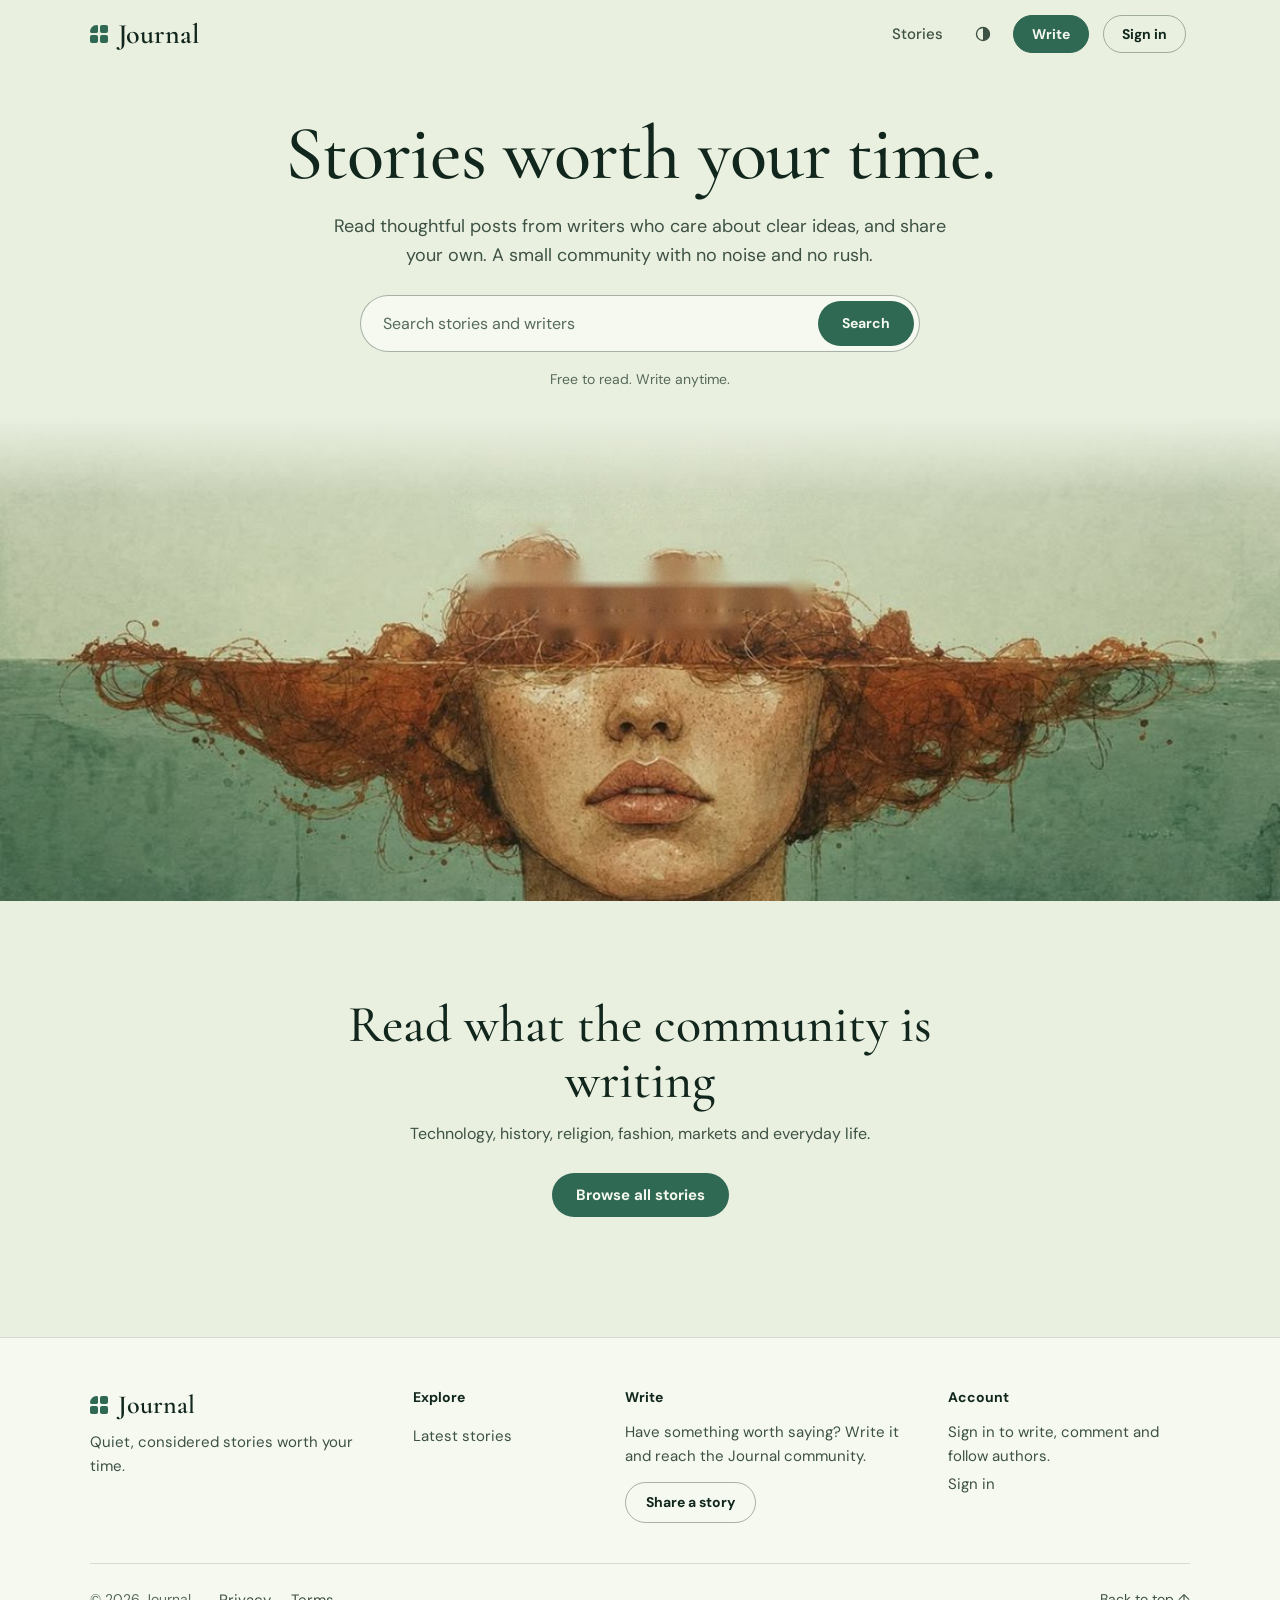
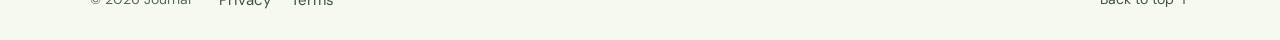
==== commit d030cdb7: "made change in the frontend" ====
--- a/frontend/index.html
+++ b/frontend/index.html
@@ -1,5 +1,4 @@
 <!DOCTYPE html>
-
 <html lang="en">
 <head>
 <meta charset="utf-8"/>
@@ -11,53 +10,66 @@
 <meta name="twitter:card" content="summary"/>
 <meta name="journal-api-base" content=""/><!-- Set to your backend address when deploying, e.g. https://api.example.com -->
 <link rel="icon" href="data:image/svg+xml,%3Csvg xmlns='http://www.w3.org/2000/svg' viewBox='0 0 32 32'%3E%3Crect width='32' height='32' rx='7' fill='%232f6853'/%3E%3Ctext x='16' y='23' font-size='20' text-anchor='middle' font-family='Georgia,serif' fill='%23f3f7ec'%3EJ%3C/text%3E%3C/svg%3E"/>
-<link href="https://fonts.googleapis.com/css2?family=Cormorant+Garamond:ital,wght@0,400;0,500;0,600;1,400;1,500&amp;family=DM+Sans:wght@400;500;700&amp;family=Noto+Naskh+Arabic:wght@500;600&amp;family=Caveat:wght@500&amp;display=swap" rel="stylesheet"/>
+<link rel="preconnect" href="https://fonts.googleapis.com"/><link rel="preconnect" href="https://fonts.gstatic.com" crossorigin/>
+<link href="https://fonts.googleapis.com/css2?family=Cormorant+Garamond:wght@400;500;600&amp;family=DM+Sans:wght@400;500;700&amp;family=Noto+Naskh+Arabic:wght@500&amp;display=swap" rel="stylesheet"/>
+<script>try{var t=localStorage.getItem("journal_theme");if(t==="light"||t==="dark")document.documentElement.dataset.theme=t}catch(e){}</script>
 <link rel="stylesheet" href="css/style.css"/>
-
 </head>
 <body>
-<section class="hero">
-<img alt="" class="art" role="presentation" src="[data-uri]"/>
-<header class="nav">
-<div aria-label="Return to Journal home" class="logo" id="homeLogo" role="button" tabindex="0"><span aria-hidden="true" class="mark"><i></i><i></i><i></i><i></i></span>journal</div>
-<nav class="links"><button data-action="latest" id="navLatest" type="button">Explore Stories <span aria-hidden="true">↗</span></button><button class="hide" data-action="topics" id="navTopics" type="button">Topics</button><button class="hide" data-action="write" id="navWrite" type="button">Write</button><button id="theme" type="button">Theme</button><button class="cta" id="authNavButton" type="button">Sign in</button><button class="nav-signout hidden" id="signOutButton" type="button">Sign out</button></nav>
+<a class="skip-link" href="#content">Skip to content</a>
+
+<header class="site-header">
+<div class="header-inner">
+<button aria-label="Journal home" class="logo" id="homeLogo" type="button"><span aria-hidden="true" class="mark"><i></i><i></i><i></i><i></i></span>Journal</button>
+<nav class="site-nav" aria-label="Primary">
+<button class="nav-link" data-action="latest" id="navLatest" type="button">Stories</button>
+<button class="icon-btn" id="theme" type="button" aria-label="Switch between light and dark theme"><svg width="18" height="18" viewBox="0 0 20 20" aria-hidden="true"><circle cx="10" cy="10" r="7.25" fill="none" stroke="currentColor" stroke-width="1.5"/><path d="M10 2.75a7.25 7.25 0 0 1 0 14.5z" fill="currentColor"/></svg></button>
+<button class="app-btn sm" data-action="write" id="navWrite" type="button">Write</button>
+<button class="app-btn secondary sm" id="authNavButton" type="button">Sign in</button>
+<button class="nav-signout hidden" id="signOutButton" type="button">Sign out</button>
+<button class="icon-btn menu-btn" type="button" aria-label="Open menu" aria-expanded="false" aria-controls="sideNav"><svg width="20" height="20" viewBox="0 0 20 20" aria-hidden="true"><path d="M3 5.5h14M3 10h14M3 14.5h14" stroke="currentColor" stroke-width="1.7" stroke-linecap="round"/></svg></button>
+</nav>
+</div>
 </header>
-<div class="copy">
-<p class="eyebrow">The Journal · Stories &amp; perspectives</p>
-<h1>Stories worth<br/><em>your time.</em></h1>
-<p class="lede">Read thoughtful posts from writers who care about clear ideas, and share your own. A small community with no noise and no rush.</p>
-</div>
-<div class="cta">
-<form class="pill" id="sf"><input aria-label="Search stories" id="q" placeholder="Search stories, topics, writers…" type="search"/><button type="submit">Search</button></form>
-<span class="note">Free to read. Write anytime.</span>
-</div>
-<button class="down" data-go="stories" type="button">Latest stories ↓</button>
-</section>
-<main class="stories home-stories" id="stories">
-<a aria-label="Explore all Journal stories" class="story-door" href="#stories">
-<span class="door-eyebrow">Fresh from the community</span>
-<span class="door-title">Stories worth <em>exploring.</em></span>
-<span class="door-copy">Discover thoughtful writing, fresh perspectives, and ideas from the Journal community.</span>
-<span class="door-action">Explore all stories <b aria-hidden="true">→</b></span>
-</a>
-</main>
-<main class="stories" hidden="" id="latest-stories">
-<div class="room-bar"><div class="room-left"><button class="room-menu" type="button" aria-label="Open menu" aria-expanded="false" aria-controls="sideNav"><span></span><span></span><span></span></button><button class="room-home" type="button" onclick="document.getElementById('homeLogo').click()"><span aria-hidden="true">←</span> Journal</button></div><div class="room-actions"><button class="room-theme" type="button" onclick="document.getElementById('theme').click()">Theme</button><button class="room-write" type="button" onclick="document.getElementById('navWrite').click()">Write a story</button></div></div>
+
 <div class="side-backdrop" id="sideBackdrop" hidden=""></div>
 <aside class="side-nav" id="sideNav" aria-label="Menu" aria-hidden="true">
 <div class="side-head"><span class="side-title">Journal</span><button class="side-close" type="button" aria-label="Close menu">&times;</button></div>
-<nav><button type="button" data-side="home">Home</button><button type="button" data-side="all">All stories</button><button type="button" data-side="write">Write a story</button></nav>
+<nav aria-label="Pages"><button type="button" data-side="home">Home</button><button type="button" data-side="all">All stories</button><button type="button" data-side="write">Write a story</button></nav>
 <p class="side-label">Topics</p><div class="side-topics" id="sideTopics"></div>
-<div class="side-foot"><button type="button" data-side="theme">Theme</button><button type="button" data-side="auth" id="sideAuth">Sign in</button></div>
+<div class="side-foot"><button type="button" data-side="theme">Switch theme</button><button type="button" data-side="auth" id="sideAuth">Sign in</button></div>
 </aside>
-<div class="head"><p class="eyebrow2">Fresh from the community</p><h2>Latest <em>stories.</em></h2><p class="sub">Fresh writing from the Journal community. Read, respond, and share your own perspective.</p></div>
-<form class="blogs-search" id="blogSearch"><input aria-label="Search blogs" id="blogQuery" placeholder="Search stories, topics, writers…" type="search"/><button type="submit">Search</button></form><div class="bar2"><div aria-label="Filter by topic" class="chips" id="chips" role="group"></div><span id="count">Loading stories…</span></div>
+
+<main id="content">
+<section class="hero" aria-labelledby="heroTitle">
+<div class="hero-copy">
+<h1 id="heroTitle">Stories worth your time.</h1>
+<p class="lede">Read thoughtful posts from writers who care about clear ideas, and share your own. A small community with no noise and no rush.</p>
+<form class="search" id="sf" role="search"><input aria-label="Search stories" id="q" placeholder="Search stories and writers" type="search"/><button type="submit">Search</button></form>
+<p class="note">Free to read. Write anytime.</p>
+</div>
+<figure class="hero-art"><img alt="" class="art" role="presentation" src="img/painting.jpg" width="1171" height="675" fetchpriority="high"/></figure>
+</section>
+
+<section class="home-stories" id="stories">
+<a aria-label="Browse all Journal stories" class="story-door" href="#stories">
+<span class="door-title">Read what the community is writing</span>
+<span class="door-copy">Technology, history, religion, fashion, markets and everyday life.</span>
+<span class="door-action">Browse all stories</span>
+</a>
+</section>
+
+<section class="stories-room" hidden="" id="latest-stories" aria-labelledby="storiesTitle">
+<div class="head"><h2 id="storiesTitle">Latest stories</h2><p class="sub">Fresh writing from the Journal community. Read, respond, and share your own perspective.</p></div>
+<form class="search blogs-search" id="blogSearch" role="search"><input aria-label="Search stories" id="blogQuery" placeholder="Search stories and writers" type="search"/><button type="submit">Search</button></form>
+<div class="bar2"><div aria-label="Filter by topic" class="chips" id="chips" role="group"></div><span id="count" role="status"></span></div>
 <div class="grid" id="grid"></div>
 <div id="feedSentinel" aria-hidden="true"></div>
 <div class="feed-end" id="feedEnd" role="status" aria-live="polite"></div>
-</main>
+</section>
+
 <section aria-labelledby="editorHeading" class="app-panel hidden" id="editorPanel">
-<h2 id="editorHeading">Share a story.</h2>
+<h2 id="editorHeading">Share a story</h2>
 <p class="panel-intro">Write something thoughtful and share it with the Journal community.</p>
 <form id="editorForm">
 <label class="field-label" for="editorCategory">Category</label>
@@ -75,29 +87,34 @@
 <span class="app-status" id="wordCount">0 words</span>
 </div>
 </form>
-</section><main class="article-wrap hidden" id="articlePage">
+</section>
+
+<div class="article-wrap hidden" id="articlePage">
 <button class="back-link" id="backToStories" type="button">← Back to stories</button>
 <article class="article-shell">
-<p class="article-kicker">A Journal story</p>
+<p class="article-kicker">Story</p>
 <h1 class="article-title" id="articleTitle">Loading story…</h1>
 <p class="article-byline" id="articleMeta"></p>
 <div class="article-body" id="articleContent"></div>
 <div class="article-tools">
-<button class="app-btn secondary" id="likeButton" type="button">♡ Like</button>
-<button class="app-btn secondary" id="followButton" type="button">Follow author</button>
+<button class="app-btn secondary sm" id="likeButton" type="button">♡ Like</button>
+<button class="app-btn secondary sm" id="followButton" type="button">Follow author</button>
+<button class="app-btn secondary sm hidden" id="editButton" type="button">Edit story</button>
+<button class="app-btn secondary sm hidden" id="deleteButton" type="button">Delete story</button>
 </div>
-<button class="app-btn secondary hidden" id="editButton" type="button">Edit story</button>
-<button class="app-btn secondary hidden" id="deleteButton" type="button">Delete story</button>
-<section class="comments-area">
-<h3>Conversation</h3>
+<section class="comments-area" aria-labelledby="convoTitle">
+<h3 id="convoTitle">Conversation</h3>
 <form class="comment-form" id="commentForm">
-<input class="app-field" id="commentInput" maxlength="2000" placeholder="Add a thoughtful comment…" required=""/>
+<input aria-label="Add a comment" class="app-field" id="commentInput" maxlength="2000" placeholder="Add a thoughtful comment…" required=""/>
 <button class="app-btn" type="submit">Comment</button>
 </form>
 <div class="app-status" id="commentsList">Loading comments…</div>
 </section>
 </article>
-</main><div aria-labelledby="authTitle" aria-modal="true" class="app-modal hidden" id="authModal" role="dialog">
+</div>
+</main>
+
+<div aria-labelledby="authTitle" aria-modal="true" class="app-modal hidden" id="authModal" role="dialog">
 <div class="app-modal-card">
 <button aria-label="Close" class="modal-x" id="closeAuth" type="button">×</button>
 <h2 id="authTitle">Welcome back.</h2>
@@ -121,51 +138,48 @@
 </form>
 <div class="modal-switch"><span id="switchText">New to Journal?</span> <button id="switchAuth" type="button">Create an account</button></div>
 </div>
-</div><div aria-live="polite" class="app-toast" id="appToast" role="status"></div><footer class="site-footer" aria-labelledby="sfTitle">
-  <h2 class="site-footer__sr" id="sfTitle">Site footer</h2>
-  <div class="site-footer__panel">
-    <div class="site-footer__grid">
+</div>
+<div aria-live="polite" class="app-toast" id="appToast" role="status"></div>
 
-      <div class="site-footer__brand">
-        <p class="site-footer__logo"><span aria-hidden="true" class="mark"><i></i><i></i><i></i><i></i></span>journal</p>
-        <p class="site-footer__tagline">Quiet, considered stories worth your time.</p>
-      </div>
-
-      <nav class="site-footer__col site-footer__explore" aria-label="Explore">
-        <h2 class="site-footer__title">Explore</h2>
-        <ul class="site-footer__list">
-          <li><button class="site-footer__link" type="button" data-footer-action="latest">Latest stories</button></li>
-          <li><button class="site-footer__link" type="button" data-footer-action="topics">Topics</button></li>
-        </ul>
-      </nav>
-
-      <nav class="site-footer__col site-footer__write" aria-label="Write">
-        <h2 class="site-footer__title">Write</h2>
-        <p class="site-footer__text">Have something worth saying? Write it and reach the Journal community.</p>
-        <button class="site-footer__cta" type="button" data-footer-action="write">Share a story <span aria-hidden="true">→</span></button>
-      </nav>
-
-      <nav class="site-footer__col site-footer__account" aria-label="Account">
-        <h2 class="site-footer__title">Account</h2>
-        <p class="site-footer__text" data-footer-when="out">Sign in to write, comment and follow authors.</p>
-        <ul class="site-footer__list">
-          <li data-footer-when="out"><button class="site-footer__link" type="button" data-footer-action="signin">Sign in</button></li>
-          <li data-footer-when="in" hidden><button class="site-footer__link" type="button" data-footer-action="signout">Sign out</button></li>
-        </ul>
-      </nav>
-
-    </div>
-
-    <div class="site-footer__bar">
-      <p class="site-footer__copy">© 2026 Journal</p>
-      <nav class="site-footer__legal" aria-label="Legal">
-        <a class="site-footer__legal-link" href="privacy.html">Privacy</a>
-        <a class="site-footer__legal-link" href="terms.html">Terms</a>
-      </nav>
-      <button class="site-footer__top" id="sfTop" type="button">Back to top <span aria-hidden="true">↑</span></button>
-    </div>
-  </div>
+<footer class="site-footer" aria-labelledby="sfTitle">
+<h2 class="site-footer__sr" id="sfTitle">Site footer</h2>
+<div class="site-footer__panel">
+<div class="site-footer__grid">
+<div class="site-footer__brand">
+<p class="site-footer__logo"><span aria-hidden="true" class="mark"><i></i><i></i><i></i><i></i></span>Journal</p>
+<p class="site-footer__tagline">Quiet, considered stories worth your time.</p>
+</div>
+<nav class="site-footer__col" aria-label="Explore">
+<h2 class="site-footer__title">Explore</h2>
+<ul class="site-footer__list">
+<li><button class="site-footer__link" type="button" data-footer-action="latest">Latest stories</button></li>
+</ul>
+</nav>
+<nav class="site-footer__col" aria-label="Write">
+<h2 class="site-footer__title">Write</h2>
+<p class="site-footer__text">Have something worth saying? Write it and reach the Journal community.</p>
+<button class="site-footer__cta" type="button" data-footer-action="write">Share a story</button>
+</nav>
+<nav class="site-footer__col" aria-label="Account">
+<h2 class="site-footer__title">Account</h2>
+<p class="site-footer__text" data-footer-when="out">Sign in to write, comment and follow authors.</p>
+<ul class="site-footer__list">
+<li data-footer-when="out"><button class="site-footer__link" type="button" data-footer-action="signin">Sign in</button></li>
+<li data-footer-when="in" hidden><button class="site-footer__link" type="button" data-footer-action="signout">Sign out</button></li>
+</ul>
+</nav>
+</div>
+<div class="site-footer__bar">
+<p class="site-footer__copy">© 2026 Journal</p>
+<nav class="site-footer__legal" aria-label="Legal">
+<a class="site-footer__legal-link" href="privacy.html">Privacy</a>
+<a class="site-footer__legal-link" href="terms.html">Terms</a>
+</nav>
+<button class="site-footer__top" id="sfTop" type="button">Back to top ↑</button>
+</div>
+</div>
 </footer>
 
-<script src="js/app.js"></script></body>
-</html>+<script src="js/app.js"></script>
+</body>
+</html>
--- a/frontend/css/style.css
+++ b/frontend/css/style.css
@@ -0,0 +1,237 @@
+/* Journal — one stylesheet, one token set, two themes (light + dark).
+   Every page (home, stories, article, editor, sign-in) reads from these tokens. */
+
+:root {
+  --serif: 'Cormorant Garamond', Georgia, serif;
+  --sans: 'DM Sans', system-ui, -apple-system, 'Segoe UI', sans-serif;
+  --arabic: 'Noto Naskh Arabic', 'Segoe UI', serif;
+
+  /* light */
+  --bg: #eaf0e0;
+  --surface: #f6f9f0;
+  --ink: #11261c;
+  --ink-2: #3d5144;      /* secondary text */
+  --faint: #566a5c;      /* small meta text, still 4.5:1+ */
+  --line: rgba(17, 38, 28, .14);
+  --line-strong: rgba(17, 38, 28, .34);
+  --accent: #2f6853;
+  --on-accent: #f4f8ee;
+  --accent-soft: #d9e5d0;
+  --danger: #a8431f;
+  --focus: #2f6853;
+  --art-filter: none;
+
+  --feed: clamp(680px, 58vw, 840px);
+  --gutter: clamp(20px, 4vw, 40px);
+  --radius: 12px;
+  color-scheme: light;
+}
+:root[data-theme="dark"] {
+  --bg: #0e1914; --surface: #15241d; --ink: #e8f0de; --ink-2: #b4c5b8; --faint: #93a89a;
+  --line: rgba(232, 240, 222, .14); --line-strong: rgba(232, 240, 222, .36);
+  --accent: #8cc4a8; --on-accent: #0e1914; --accent-soft: #1d3329; --danger: #ee9a72; --focus: #8cc4a8;
+  --art-filter: brightness(.52) saturate(.9) contrast(1.08);
+  color-scheme: dark;
+}
+@media (prefers-color-scheme: dark) {
+  :root:not([data-theme]) {
+    --bg: #0e1914; --surface: #15241d; --ink: #e8f0de; --ink-2: #b4c5b8; --faint: #93a89a;
+    --line: rgba(232, 240, 222, .14); --line-strong: rgba(232, 240, 222, .36);
+    --accent: #8cc4a8; --on-accent: #0e1914; --accent-soft: #1d3329; --danger: #ee9a72; --focus: #8cc4a8;
+    --art-filter: brightness(.52) saturate(.9) contrast(1.08);
+    color-scheme: dark;
+  }
+}
+
+/* ---------- base ---------- */
+*, *::before, *::after { box-sizing: border-box; }
+html { scroll-padding-top: 80px; -webkit-text-size-adjust: 100%; }
+body { margin: 0; background: var(--bg); color: var(--ink); font: 400 16px/1.6 var(--sans); -webkit-font-smoothing: antialiased; }
+button { font: inherit; color: inherit; cursor: pointer; }
+h1, h2, h3, p { margin: 0; }
+:focus-visible { outline: 2px solid var(--focus); outline-offset: 3px; }
+[hidden], .hidden { display: none !important; }
+.ar { font-family: var(--arabic); font-size: 1.08em; unicode-bidi: isolate; white-space: nowrap; }
+.skip-link { position: absolute; left: 12px; top: -60px; z-index: 100; background: var(--accent); color: var(--on-accent); padding: 10px 16px; border-radius: 8px; }
+.skip-link:focus { top: 12px; }
+.site-footer__sr { position: absolute; width: 1px; height: 1px; overflow: hidden; clip: rect(0 0 0 0); white-space: nowrap; }
+
+/* ---------- buttons ---------- */
+.app-btn { display: inline-flex; align-items: center; justify-content: center; gap: 8px; min-height: 44px; padding: 10px 22px; border-radius: 999px; border: 1.5px solid var(--accent); background: var(--accent); color: var(--on-accent); font-weight: 700; font-size: 15px; white-space: nowrap; transition: background-color .15s, border-color .15s; }
+.app-btn:hover { background: color-mix(in srgb, var(--accent) 86%, var(--ink)); }
+.app-btn.secondary { background: transparent; color: var(--ink); border-color: var(--line-strong); }
+.app-btn.secondary:hover { border-color: var(--ink); background: transparent; }
+.app-btn.sm { min-height: 38px; padding: 6px 18px; font-size: 14px; }
+.app-btn:disabled { cursor: default; opacity: .7; }
+.ghost-btn { background: transparent; border: 1.5px solid var(--line-strong); border-radius: 999px; padding: 6px 16px; font-weight: 500; font-size: 14px; margin-top: 10px; }
+.ghost-btn:hover { border-color: var(--ink); }
+.icon-btn { width: 40px; height: 40px; display: inline-grid; place-items: center; border-radius: 50%; border: 0; background: transparent; color: var(--ink-2); }
+.icon-btn:hover { background: var(--accent-soft); color: var(--ink); }
+
+/* ---------- shared header (home + stories + article) ---------- */
+.site-header { position: sticky; top: 0; z-index: 40; padding-top: env(safe-area-inset-top, 0px); background: color-mix(in srgb, var(--bg) 90%, transparent); -webkit-backdrop-filter: blur(12px); backdrop-filter: blur(12px); border-bottom: 1px solid transparent; }
+body.stories-page .site-header { border-bottom-color: var(--line); }
+.header-inner { max-width: 1180px; margin: 0 auto; height: 68px; padding: 0 var(--gutter); display: flex; align-items: center; justify-content: space-between; gap: 16px; }
+.logo { display: inline-flex; align-items: center; gap: 10px; background: none; border: 0; padding: 4px 0; font: 600 28px/1 var(--serif); color: var(--ink); letter-spacing: .005em; }
+.mark { width: 18px; height: 18px; display: grid; grid-template-columns: 1fr 1fr; gap: 2px; }
+.mark i { background: var(--accent); border-radius: 2px; }
+.mark i:first-child { border-radius: 9px 2px 2px 2px; }
+.site-nav { display: flex; align-items: center; gap: 6px; }
+.nav-link { background: none; border: 0; padding: 8px 14px; border-radius: 999px; font-weight: 500; font-size: 15px; color: var(--ink-2); }
+.nav-link:hover { color: var(--ink); background: var(--accent-soft); }
+.site-nav .app-btn { margin: 0 4px; }
+.account-btn { display: inline-flex; align-items: center; gap: 8px; padding: 4px 12px 4px 4px; border-radius: 999px; border: 1px solid var(--line); background: transparent; font-weight: 500; font-size: 14px; color: var(--ink); max-width: 180px; }
+.account-btn:disabled { opacity: 1; cursor: default; }
+.account-btn .name { overflow: hidden; text-overflow: ellipsis; white-space: nowrap; }
+.nav-signout { background: none; border: 0; padding: 8px 10px; font-size: 14px; color: var(--faint); text-decoration: underline; text-underline-offset: 3px; text-decoration-color: transparent; }
+.nav-signout:hover { color: var(--ink); text-decoration-color: currentColor; }
+.menu-btn { display: none; }
+.av { flex: none; width: 24px; height: 24px; border-radius: 50%; background: var(--accent); color: var(--on-accent); font: 700 12px/24px var(--sans); text-align: center; }
+
+/* ---------- hero (home) ---------- */
+.hero { position: relative; overflow: hidden; display: flex; flex-direction: column; min-height: calc(100svh - 68px); }
+.hero-copy { flex: none; max-width: 900px; margin: 0 auto; padding: clamp(24px, 5vh, 60px) 24px clamp(16px, 3vh, 32px); text-align: center; animation: settle .8s ease-out both; }
+.hero h1 { font: 500 clamp(42px, 6vw, 80px)/1.04 var(--serif); letter-spacing: -.012em; margin-bottom: 18px; text-wrap: balance; }
+.lede { font-size: clamp(16px, 1.5vw, 18px); color: var(--ink-2); max-width: 52ch; margin: 0 auto 26px; text-wrap: pretty; }
+.search { display: flex; align-items: center; gap: 8px; width: 100%; max-width: 560px; margin: 0 auto; background: var(--surface); border: 1px solid var(--line-strong); border-radius: 999px; padding: 5px 5px 5px 22px; }
+.search:focus-within { border-color: var(--accent); box-shadow: 0 0 0 3px color-mix(in srgb, var(--accent) 28%, transparent); }
+.search input { flex: 1; min-width: 0; background: none; border: 0; outline: 0; font: 400 16px var(--sans); color: var(--ink); padding: 10px 0; }
+.search input::placeholder { color: var(--faint); }
+.search button { flex: none; border: 0; border-radius: 999px; background: var(--accent); color: var(--on-accent); padding: 11px 24px; font-weight: 700; font-size: 14px; }
+.note { margin-top: 16px; font-size: 14px; color: var(--faint); }
+.hero-art { position: relative; flex: 1 0 auto; min-height: 300px; margin: 0; }
+.art { position: absolute; inset: 0; width: 100%; height: 100%; object-fit: cover; object-position: 50% 76%; filter: var(--art-filter); -webkit-mask-image: linear-gradient(to bottom, transparent 0, #000 16%); mask-image: linear-gradient(to bottom, transparent 0, #000 16%); }
+@keyframes settle { from { opacity: 0; transform: translateY(10px); } to { opacity: 1; transform: none; } }
+
+.story-door { display: block; max-width: 760px; margin: 0 auto; padding: clamp(56px, 9vw, 96px) 24px; text-align: center; color: inherit; text-decoration: none; }
+.door-title { display: block; font: 500 clamp(32px, 4.4vw, 52px)/1.08 var(--serif); }
+.door-copy { display: block; margin: 12px auto 26px; max-width: 46ch; color: var(--ink-2); }
+.door-action { display: inline-flex; align-items: center; min-height: 44px; padding: 10px 24px; border-radius: 999px; background: var(--accent); color: var(--on-accent); font-weight: 700; font-size: 15px; }
+.story-door:hover .door-action { background: color-mix(in srgb, var(--accent) 86%, var(--ink)); }
+
+/* ---------- stories page ---------- */
+body.stories-page .hero, body.stories-page .home-stories, body.writing #latest-stories { display: none; }
+.stories-room { max-width: calc(var(--feed) + 2 * var(--gutter)); margin: 0 auto; padding: clamp(36px, 6vw, 64px) var(--gutter) 64px; }
+.head h2 { font: 500 clamp(40px, 5vw, 60px)/1.04 var(--serif); letter-spacing: -.01em; margin-bottom: 10px; }
+.head .sub { color: var(--ink-2); max-width: 54ch; }
+.search.blogs-search { max-width: none; margin: 28px 0 18px; }
+.bar2 { display: flex; align-items: center; justify-content: space-between; gap: 12px 16px; flex-wrap: wrap; padding-bottom: 14px; border-bottom: 1px solid var(--line); }
+.chips { display: flex; flex-wrap: wrap; gap: 8px; }
+.chip { border: 1px solid var(--line-strong); background: transparent; border-radius: 999px; padding: 6px 16px; font-weight: 500; font-size: 14px; color: var(--ink); }
+.chip:hover { border-color: var(--ink); }
+.chip[aria-pressed="true"] { background: var(--accent); border-color: var(--accent); color: var(--on-accent); }
+#count { font-size: 14px; color: var(--faint); }
+#count:empty { display: none; }
+
+.card { position: relative; display: flex; align-items: flex-start; gap: 28px; padding: 28px 0; border-bottom: 1px solid var(--line); }
+.card .body { flex: 1; min-width: 0; }
+.card-author { display: flex; align-items: center; gap: 8px; font-size: 14px; color: var(--ink-2); }
+.card-author b { color: var(--ink); font-weight: 700; }
+.card-author small { font-size: 13px; color: var(--faint); margin-left: 4px; }
+.card h3 { margin: 12px 0 6px; font: 700 clamp(20px, 2.3vw, 24px)/1.25 var(--sans); letter-spacing: -.01em; }
+.lnk { background: none; border: 0; padding: 0; text-align: left; font: inherit; color: inherit; }
+.lnk::after { content: ""; position: absolute; inset: 0; }
+.lnk:focus-visible { outline: 0; }
+.card:has(.lnk:focus-visible) { outline: 2px solid var(--focus); outline-offset: 4px; border-radius: 6px; }
+.card:hover .lnk { text-decoration: underline; text-decoration-color: var(--accent); text-underline-offset: 4px; text-decoration-thickness: 2px; }
+.card p { color: var(--ink-2); display: -webkit-box; -webkit-line-clamp: 3; -webkit-box-orient: vertical; overflow: hidden; }
+.card-foot { display: flex; align-items: center; gap: 14px; margin-top: 14px; font-size: 13px; color: var(--faint); }
+.tagc { padding: 3px 12px; border-radius: 999px; background: var(--accent-soft); color: var(--ink); font-weight: 500; }
+.media { flex: none; width: clamp(96px, 15vw, 150px); aspect-ratio: 1; border-radius: 8px; overflow: hidden; background: var(--accent-soft); }
+.media img { width: 100%; height: 100%; object-fit: cover; display: block; }
+
+.skel { display: grid; gap: 12px; padding: 32px 0; border-bottom: 1px solid var(--line); }
+.skel i { display: block; height: 14px; border-radius: 6px; width: 100%; background: linear-gradient(90deg, var(--accent-soft) 25%, var(--line) 50%, var(--accent-soft) 75%); background-size: 200% 100%; animation: shimmer 1.4s linear infinite; }
+.skel i:first-child { width: 28%; }
+.skel i.s { width: 55%; }
+@keyframes shimmer { to { background-position: -200% 0; } }
+.none, .connection-note, .feed-note { padding: 40px 0; color: var(--ink-2); }
+.feed-note { text-align: center; color: var(--faint); font-size: 14px; padding: 36px 0 12px; }
+.connection-note b { color: var(--ink); }
+
+/* ---------- menu drawer (all pages, phones use it for the nav) ---------- */
+.side-backdrop { position: fixed; inset: 0; z-index: 60; background: rgba(8, 16, 12, .5); }
+.side-nav { position: fixed; z-index: 70; top: 0; bottom: 0; left: 0; width: min(320px, 88vw); padding: 20px 20px 24px; background: var(--surface); border-right: 1px solid var(--line); display: flex; flex-direction: column; overflow-y: auto; transform: translateX(-100%); visibility: hidden; transition: transform .22s ease, visibility 0s .22s; }
+.side-nav.open { transform: none; visibility: visible; transition: transform .22s ease; }
+.side-head { display: flex; align-items: center; justify-content: space-between; margin-bottom: 12px; }
+.side-title { font: 600 26px var(--serif); }
+.side-close { background: none; border: 0; font-size: 28px; line-height: 1; width: 40px; height: 40px; border-radius: 50%; color: var(--ink-2); }
+.side-close:hover { background: var(--accent-soft); }
+.side-nav nav, .side-topics { display: flex; flex-direction: column; }
+.side-nav nav button, .side-topics button, .side-foot button { background: none; border: 0; text-align: left; padding: 11px 12px; border-radius: 8px; font-size: 16px; font-weight: 500; }
+.side-nav nav button:hover, .side-topics button:hover, .side-foot button:hover { background: var(--accent-soft); }
+.side-topics button[aria-pressed="true"] { background: var(--accent-soft); font-weight: 700; }
+.side-label { margin: 22px 12px 6px; font-size: 14px; font-weight: 700; color: var(--faint); }
+.side-foot { margin-top: auto; padding-top: 20px; border-top: 1px solid var(--line); display: flex; flex-direction: column; }
+
+/* ---------- editor, article, sign-in ---------- */
+.app-panel, .article-wrap { max-width: 760px; margin: 0 auto; padding: clamp(36px, 6vw, 64px) var(--gutter) 64px; }
+.app-panel h2 { font: 500 clamp(36px, 4.6vw, 52px)/1.08 var(--serif); }
+.panel-intro { color: var(--ink-2); margin: 8px 0 28px; }
+.field-label { display: block; margin: 20px 0 6px; font-size: 14px; font-weight: 700; }
+.app-field { width: 100%; background: var(--surface); color: var(--ink); border: 1px solid var(--line-strong); border-radius: 10px; padding: 12px 14px; font: 400 16px/1.5 var(--sans); }
+.app-field:focus { outline: 0; border-color: var(--accent); box-shadow: 0 0 0 3px color-mix(in srgb, var(--accent) 28%, transparent); }
+.app-field::placeholder { color: var(--faint); }
+textarea.app-field { min-height: 320px; resize: vertical; line-height: 1.7; }
+.panel-actions { display: flex; align-items: center; flex-wrap: wrap; gap: 12px; margin-top: 24px; }
+.app-status { font-size: 14px; color: var(--faint); }
+
+.back-link { background: none; border: 0; padding: 6px 0; margin-bottom: 28px; font-size: 15px; font-weight: 500; color: var(--ink-2); }
+.back-link:hover { color: var(--ink); text-decoration: underline; text-underline-offset: 4px; }
+.article-kicker { font-size: 15px; font-weight: 700; color: var(--accent); margin-bottom: 10px; }
+.article-title { font: 600 clamp(36px, 5.4vw, 60px)/1.08 var(--serif); letter-spacing: -.01em; }
+.article-byline { margin: 14px 0 32px; color: var(--ink-2); }
+.article-body { font-size: 19px; line-height: 1.8; max-width: 66ch; white-space: pre-wrap; overflow-wrap: anywhere; }
+.article-tools { display: flex; flex-wrap: wrap; gap: 10px; margin: 40px 0 12px; padding-top: 24px; border-top: 1px solid var(--line); }
+#likeButton[aria-pressed="true"] { color: var(--danger); border-color: var(--danger); }
+.comments-area { margin-top: 44px; }
+.comments-area h3 { font: 600 28px var(--serif); margin-bottom: 14px; }
+.comment-form { display: flex; gap: 10px; margin-bottom: 18px; }
+.comment-form .app-field { flex: 1; }
+.comment-item { padding: 14px 0; border-bottom: 1px solid var(--line); }
+.comment-item p { margin-top: 2px; color: var(--ink-2); overflow-wrap: anywhere; }
+
+.app-modal { position: fixed; inset: 0; z-index: 80; display: grid; place-items: center; padding: 20px; background: rgba(8, 16, 12, .55); }
+.app-modal-card { position: relative; width: min(440px, 100%); max-height: 92vh; overflow-y: auto; background: var(--surface); border: 1px solid var(--line); border-radius: 16px; padding: 32px 28px 26px; }
+.app-modal-card h2 { font: 600 34px/1.1 var(--serif); margin-bottom: 6px; padding-right: 36px; }
+.app-modal-card > p { color: var(--ink-2); }
+.modal-x { position: absolute; top: 14px; right: 14px; width: 40px; height: 40px; border-radius: 50%; border: 0; background: none; font-size: 26px; line-height: 1; color: var(--ink-2); }
+.modal-x:hover { background: var(--accent-soft); }
+.modal-switch { margin-top: 20px; font-size: 14px; color: var(--ink-2); }
+.modal-switch button { background: none; border: 0; padding: 0; font-weight: 700; color: var(--accent); text-decoration: underline; text-underline-offset: 3px; }
+.app-toast { display: none; position: fixed; z-index: 90; left: 50%; bottom: calc(24px + env(safe-area-inset-bottom, 0px)); transform: translateX(-50%); max-width: min(92vw, 460px); padding: 12px 20px; border-radius: 12px; background: var(--ink); color: var(--bg); font-size: 15px; box-shadow: 0 10px 30px rgba(0, 0, 0, .25); }
+
+/* ---------- footer ---------- */
+.site-footer { margin-top: 24px; background: var(--surface); border-top: 1px solid var(--line); padding-bottom: env(safe-area-inset-bottom, 0px); }
+.site-footer__panel { max-width: 1180px; margin: 0 auto; padding: 48px var(--gutter) 24px; }
+.site-footer__grid { display: grid; grid-template-columns: 1.3fr .8fr 1.3fr 1.1fr; gap: 36px; }
+.site-footer__logo { display: inline-flex; align-items: center; gap: 10px; font: 600 26px var(--serif); }
+.site-footer__tagline, .site-footer__text { margin-top: 10px; color: var(--ink-2); font-size: 15px; max-width: 34ch; }
+.site-footer__title { font-size: 14px; font-weight: 700; margin-bottom: 12px; }
+.site-footer__list { list-style: none; margin: 0; padding: 0; display: grid; gap: 4px; }
+.site-footer__link, .site-footer__legal-link, .site-footer__top { background: none; border: 0; padding: 4px 0; font-size: 15px; color: var(--ink-2); text-decoration: none; text-align: left; }
+.site-footer__link:hover, .site-footer__legal-link:hover, .site-footer__top:hover { color: var(--ink); text-decoration: underline; text-underline-offset: 3px; }
+.site-footer__cta { margin-top: 14px; min-height: 40px; padding: 8px 20px; border-radius: 999px; border: 1.5px solid var(--line-strong); background: transparent; font-weight: 700; font-size: 14px; }
+.site-footer__cta:hover { border-color: var(--ink); }
+.site-footer__bar { display: flex; flex-wrap: wrap; align-items: center; gap: 8px 28px; margin-top: 40px; padding-top: 20px; border-top: 1px solid var(--line); font-size: 14px; color: var(--faint); }
+.site-footer__legal { display: flex; gap: 20px; }
+.site-footer__top { margin-left: auto; font-size: 14px; }
+
+/* ---------- responsive ---------- */
+@media (max-width: 900px) { .site-footer__grid { grid-template-columns: 1fr 1fr; } }
+@media (max-width: 760px) {
+  .header-inner { height: 60px; }
+  .hero { min-height: calc(100svh - 60px); }
+  .site-nav .nav-link, .site-nav #theme, .site-nav #authNavButton, .site-nav .nav-signout { display: none; }
+  .chips { flex-wrap: nowrap; overflow-x: auto; width: 100%; padding-bottom: 4px; scrollbar-width: none; }
+  .chips::-webkit-scrollbar { display: none; }
+  .chip { flex: none; white-space: nowrap; }
+  .menu-btn { display: inline-grid; margin-left: 2px; }
+  .card { gap: 16px; padding: 22px 0; }
+  .comment-form { flex-direction: column; }
+  .search button { padding: 10px 18px; }
+}
+@media (max-width: 560px) { .site-footer__grid { grid-template-columns: 1fr; gap: 28px; } .site-footer__top { margin-left: 0; } }
+@media (prefers-reduced-motion: reduce) {
+  *, *::before, *::after { animation: none !important; transition: none !important; scroll-behavior: auto !important; }
+}
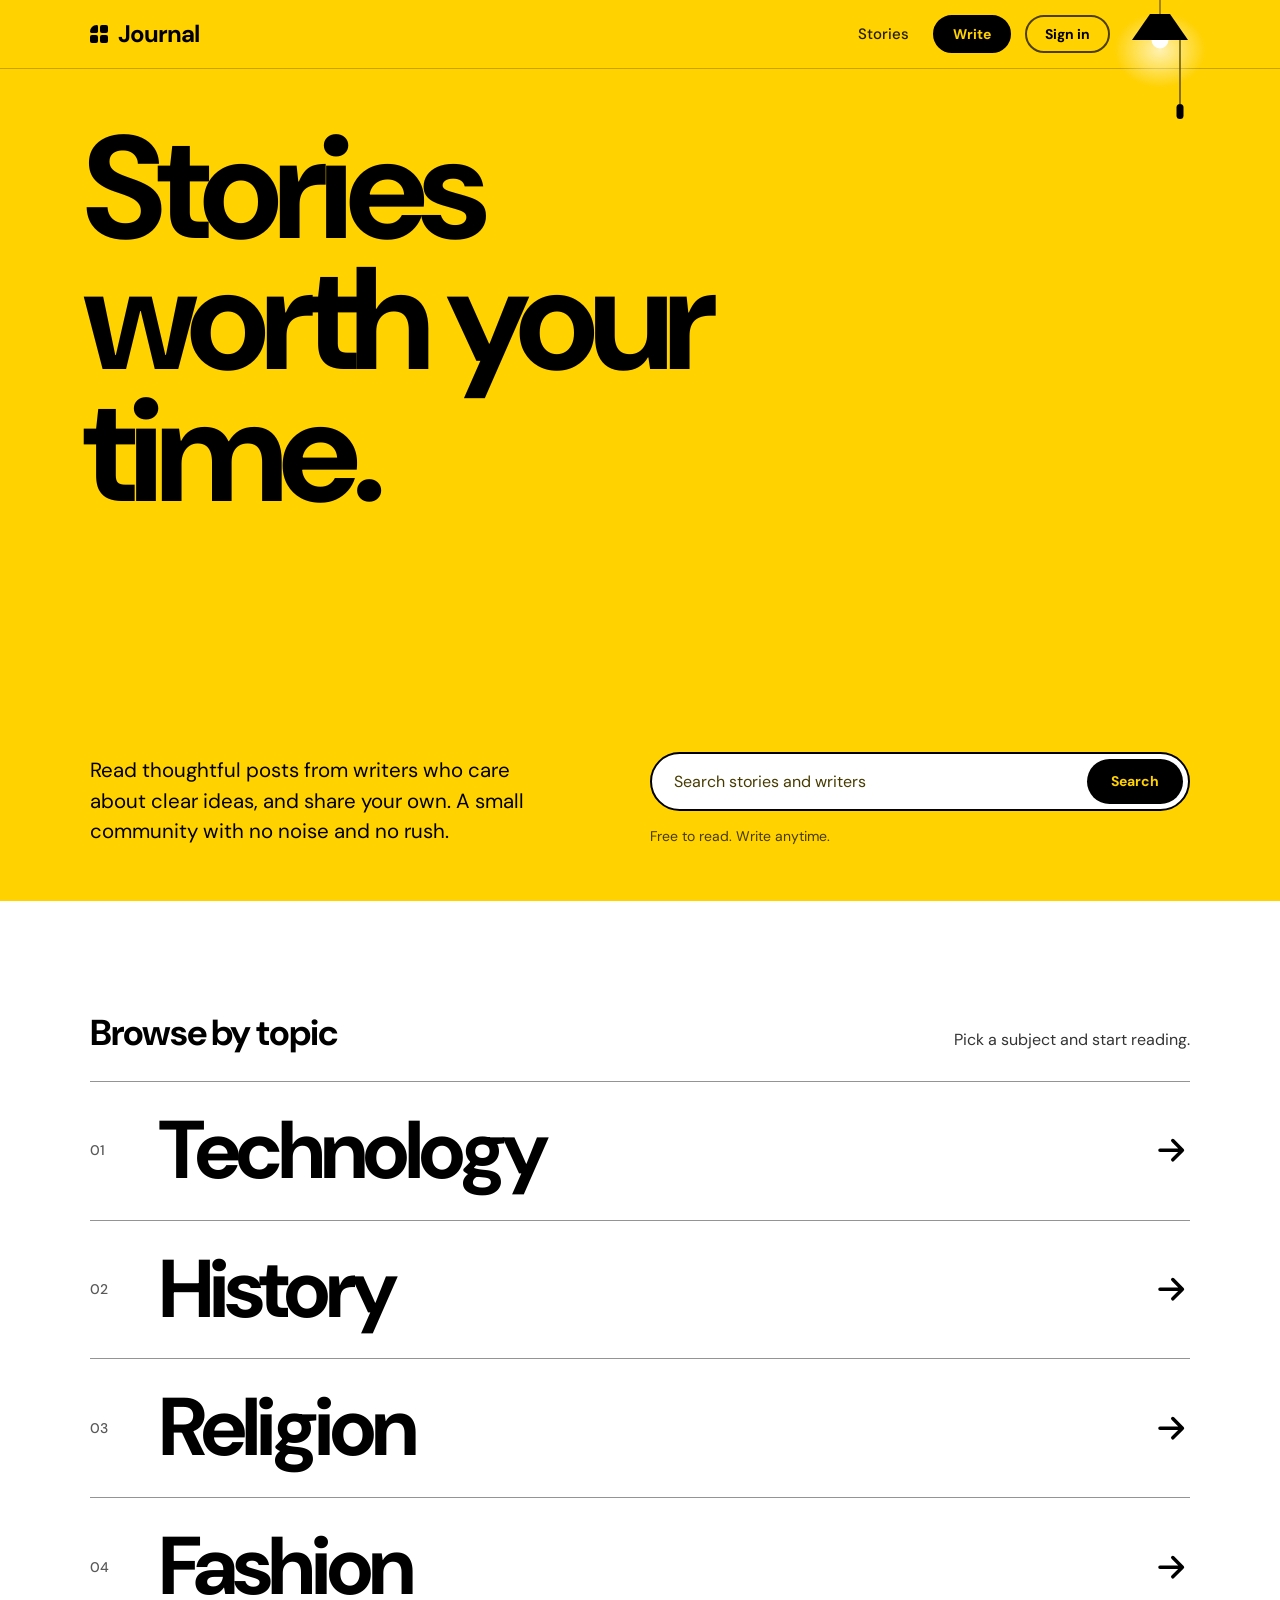
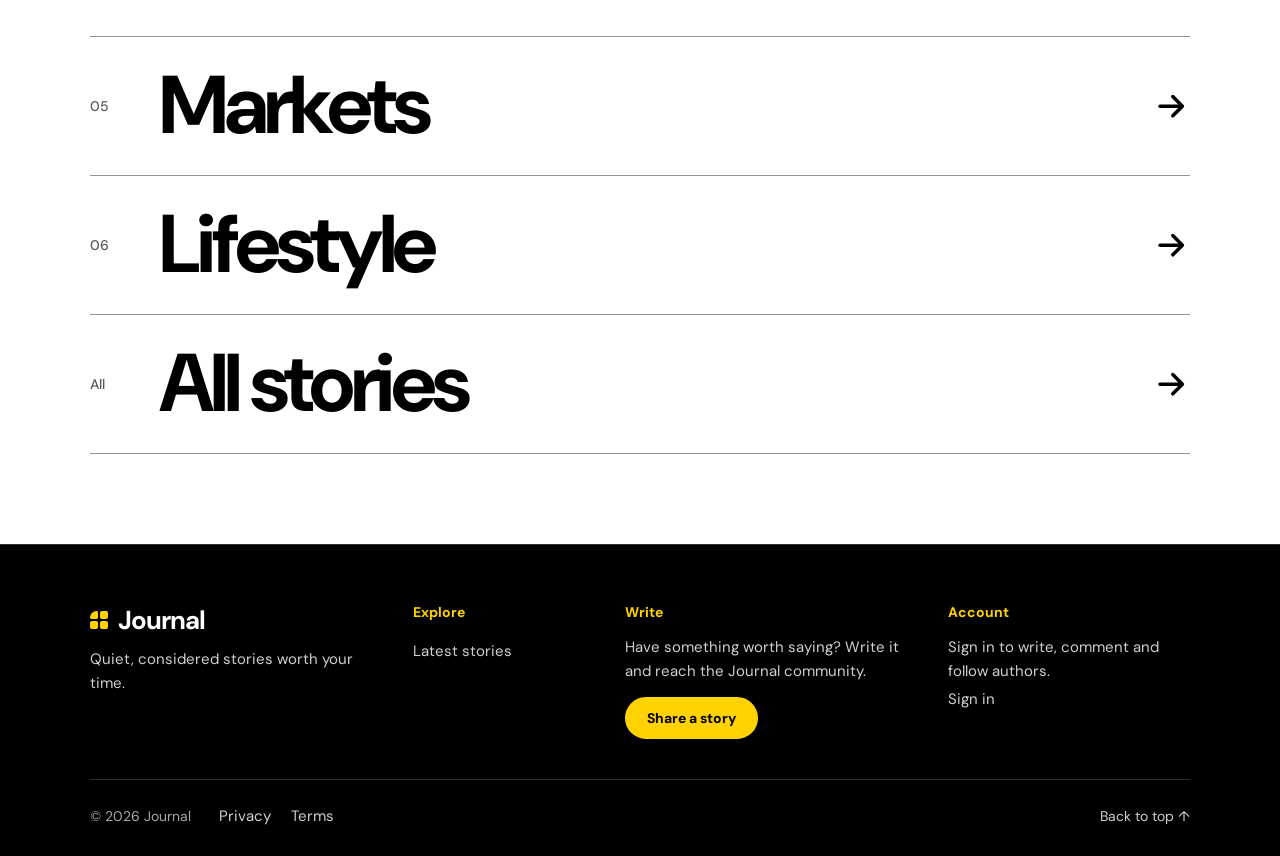
==== commit 145ab4aa: "made change in the frontend" ====
--- a/frontend/index.html
+++ b/frontend/index.html
@@ -5,13 +5,13 @@
 <meta content="width=device-width, initial-scale=1, viewport-fit=cover" name="viewport"/>
 <title>Journal — Stories worth your time</title>
 <meta name="description" content="Journal: thoughtful stories and perspectives from a community of writers."/>
-<meta name="theme-color" content="#2f6853"/>
+<meta name="theme-color" content="#ffd200"/>
 <meta property="og:type" content="website"/><meta property="og:title" content="Journal — Stories worth your time"/><meta property="og:description" content="Thoughtful stories and perspectives from a community of writers."/>
 <meta name="twitter:card" content="summary"/>
 <meta name="journal-api-base" content=""/><!-- Set to your backend address when deploying, e.g. https://api.example.com -->
 <link rel="icon" href="data:image/svg+xml,%3Csvg xmlns='http://www.w3.org/2000/svg' viewBox='0 0 32 32'%3E%3Crect width='32' height='32' rx='7' fill='%232f6853'/%3E%3Ctext x='16' y='23' font-size='20' text-anchor='middle' font-family='Georgia,serif' fill='%23f3f7ec'%3EJ%3C/text%3E%3C/svg%3E"/>
 <link rel="preconnect" href="https://fonts.googleapis.com"/><link rel="preconnect" href="https://fonts.gstatic.com" crossorigin/>
-<link href="https://fonts.googleapis.com/css2?family=Cormorant+Garamond:wght@400;500;600&amp;family=DM+Sans:wght@400;500;700&amp;family=Noto+Naskh+Arabic:wght@500&amp;display=swap" rel="stylesheet"/>
+<link href="https://fonts.googleapis.com/css2?family=DM+Sans:wght@400;500;700&amp;family=Noto+Naskh+Arabic:wght@500&amp;display=swap" rel="stylesheet"/>
 <script>try{var t=localStorage.getItem("journal_theme");if(t==="light"||t==="dark")document.documentElement.dataset.theme=t}catch(e){}</script>
 <link rel="stylesheet" href="css/style.css"/>
 </head>
@@ -23,12 +23,23 @@
 <button aria-label="Journal home" class="logo" id="homeLogo" type="button"><span aria-hidden="true" class="mark"><i></i><i></i><i></i><i></i></span>Journal</button>
 <nav class="site-nav" aria-label="Primary">
 <button class="nav-link" data-action="latest" id="navLatest" type="button">Stories</button>
-<button class="icon-btn" id="theme" type="button" aria-label="Switch between light and dark theme"><svg width="18" height="18" viewBox="0 0 20 20" aria-hidden="true"><circle cx="10" cy="10" r="7.25" fill="none" stroke="currentColor" stroke-width="1.5"/><path d="M10 2.75a7.25 7.25 0 0 1 0 14.5z" fill="currentColor"/></svg></button>
 <button class="app-btn sm" data-action="write" id="navWrite" type="button">Write</button>
 <button class="app-btn secondary sm" id="authNavButton" type="button">Sign in</button>
 <button class="nav-signout hidden" id="signOutButton" type="button">Sign out</button>
 <button class="icon-btn menu-btn" type="button" aria-label="Open menu" aria-expanded="false" aria-controls="sideNav"><svg width="20" height="20" viewBox="0 0 20 20" aria-hidden="true"><path d="M3 5.5h14M3 10h14M3 14.5h14" stroke="currentColor" stroke-width="1.7" stroke-linecap="round"/></svg></button>
 </nav>
+<button class="lamp" id="theme" type="button" role="switch" aria-checked="false" aria-label="Dark theme" title="Pull the cord to switch the light"><svg class="lamp-svg" viewBox="0 0 60 120" width="60" height="120" aria-hidden="true">
+<defs><radialGradient id="lampGlow" cx="50%" cy="50%" r="50%"><stop offset="0" stop-color="#ffd200" stop-opacity=".6"/><stop offset="1" stop-color="#ffd200" stop-opacity="0"/></radialGradient><radialGradient id="lampGlowW" cx="50%" cy="50%" r="50%"><stop offset="0" stop-color="#fff" stop-opacity=".7"/><stop offset="1" stop-color="#fff" stop-opacity="0"/></radialGradient></defs>
+<g class="lamp-body">
+<line class="lamp-wire" x1="30" y1="0" x2="30" y2="14"/>
+<ellipse class="glow" cx="30" cy="50" rx="46" ry="38"/>
+<circle class="lamp-bulb" cx="30" cy="40" r="8.5"/>
+<path class="lamp-shade" d="M20 14h20l18 26H2z"/>
+<line class="lamp-cord" x1="50" y1="40" x2="50" y2="104"/>
+<line class="lamp-hit" x1="50" y1="40" x2="50" y2="104"/>
+<rect class="lamp-handle" x="46.5" y="104" width="7" height="15" rx="3.5"/>
+</g>
+</svg></button>
 </div>
 </header>
 
@@ -42,30 +53,45 @@
 
 <main id="content">
 <section class="hero" aria-labelledby="heroTitle">
-<div class="hero-copy">
-<h1 id="heroTitle">Stories worth your time.</h1>
+<div class="wrap hero-inner">
+<h1 id="heroTitle"><span>Stories</span><span>worth your</span><span>time.</span></h1>
+<div class="hero-foot">
 <p class="lede">Read thoughtful posts from writers who care about clear ideas, and share your own. A small community with no noise and no rush.</p>
+<div class="hero-search">
 <form class="search" id="sf" role="search"><input aria-label="Search stories" id="q" placeholder="Search stories and writers" type="search"/><button type="submit">Search</button></form>
 <p class="note">Free to read. Write anytime.</p>
 </div>
-<figure class="hero-art"><img alt="" class="art" role="presentation" src="img/painting.jpg" width="1171" height="675" fetchpriority="high"/></figure>
-</section>
-
-<section class="home-stories" id="stories">
-<a aria-label="Browse all Journal stories" class="story-door" href="#stories">
-<span class="door-title">Read what the community is writing</span>
-<span class="door-copy">Technology, history, religion, fashion, markets and everyday life.</span>
-<span class="door-action">Browse all stories</span>
-</a>
+</div>
+</div>
+</section>
+
+<section class="topics home-stories" id="stories" aria-labelledby="topicsTitle">
+<div class="wrap">
+<div class="topics-head"><h2 id="topicsTitle">Browse by topic</h2><p>Pick a subject and start reading.</p></div>
+<ul class="topic-list">
+<li><button class="topic-row" type="button" data-topic="Technology"><span class="t-num">01</span><span class="t-name">Technology</span><svg viewBox="0 0 24 24" fill="none" stroke="currentColor" stroke-width="2.2" stroke-linecap="round" stroke-linejoin="round" aria-hidden="true"><path d="M5 12h14M13 6l6 6-6 6"/></svg></button></li>
+<li><button class="topic-row" type="button" data-topic="History"><span class="t-num">02</span><span class="t-name">History</span><svg viewBox="0 0 24 24" fill="none" stroke="currentColor" stroke-width="2.2" stroke-linecap="round" stroke-linejoin="round" aria-hidden="true"><path d="M5 12h14M13 6l6 6-6 6"/></svg></button></li>
+<li><button class="topic-row" type="button" data-topic="Religion"><span class="t-num">03</span><span class="t-name">Religion</span><svg viewBox="0 0 24 24" fill="none" stroke="currentColor" stroke-width="2.2" stroke-linecap="round" stroke-linejoin="round" aria-hidden="true"><path d="M5 12h14M13 6l6 6-6 6"/></svg></button></li>
+<li><button class="topic-row" type="button" data-topic="Fashion"><span class="t-num">04</span><span class="t-name">Fashion</span><svg viewBox="0 0 24 24" fill="none" stroke="currentColor" stroke-width="2.2" stroke-linecap="round" stroke-linejoin="round" aria-hidden="true"><path d="M5 12h14M13 6l6 6-6 6"/></svg></button></li>
+<li><button class="topic-row" type="button" data-topic="Markets"><span class="t-num">05</span><span class="t-name">Markets</span><svg viewBox="0 0 24 24" fill="none" stroke="currentColor" stroke-width="2.2" stroke-linecap="round" stroke-linejoin="round" aria-hidden="true"><path d="M5 12h14M13 6l6 6-6 6"/></svg></button></li>
+<li><button class="topic-row" type="button" data-topic="Lifestyle"><span class="t-num">06</span><span class="t-name">Lifestyle</span><svg viewBox="0 0 24 24" fill="none" stroke="currentColor" stroke-width="2.2" stroke-linecap="round" stroke-linejoin="round" aria-hidden="true"><path d="M5 12h14M13 6l6 6-6 6"/></svg></button></li>
+<li><button class="topic-row" type="button" data-topic="All"><span class="t-num">All</span><span class="t-name">All stories</span><svg viewBox="0 0 24 24" fill="none" stroke="currentColor" stroke-width="2.2" stroke-linecap="round" stroke-linejoin="round" aria-hidden="true"><path d="M5 12h14M13 6l6 6-6 6"/></svg></button></li>
+</ul>
+</div>
 </section>
 
 <section class="stories-room" hidden="" id="latest-stories" aria-labelledby="storiesTitle">
+<aside class="rail rail-left" aria-label="Topics"><p class="rail-title">Topics</p><div class="rail-topics" id="railTopics" role="group" aria-label="Filter by topic"></div></aside>
+<div class="feed">
+<button class="back-link" id="backToHome" type="button"><svg class="icon" viewBox="0 0 24 24" fill="none" stroke="currentColor" stroke-width="2.2" stroke-linecap="round" stroke-linejoin="round" aria-hidden="true"><path d="M19 12H5M11 6l-6 6 6 6"/></svg>Home</button>
 <div class="head"><h2 id="storiesTitle">Latest stories</h2><p class="sub">Fresh writing from the Journal community. Read, respond, and share your own perspective.</p></div>
 <form class="search blogs-search" id="blogSearch" role="search"><input aria-label="Search stories" id="blogQuery" placeholder="Search stories and writers" type="search"/><button type="submit">Search</button></form>
 <div class="bar2"><div aria-label="Filter by topic" class="chips" id="chips" role="group"></div><span id="count" role="status"></span></div>
 <div class="grid" id="grid"></div>
 <div id="feedSentinel" aria-hidden="true"></div>
 <div class="feed-end" id="feedEnd" role="status" aria-live="polite"></div>
+</div>
+<aside class="rail rail-right" aria-label="Writers"><div class="rail-card glow-card" id="writersCard" hidden><h3>Writers</h3><p>People publishing on Journal. Pick one to read their stories.</p><ul class="writers" id="writersList"></ul></div></aside>
 </section>
 
 <section aria-labelledby="editorHeading" class="app-panel hidden" id="editorPanel">
@@ -77,6 +103,8 @@
 <option value="" disabled selected>Choose a category…</option>
 <option>Technology</option><option>History</option><option>Religion</option><option>Fashion</option><option>Markets</option><option>Lifestyle</option><option>General</option>
 </select>
+<span class="field-label" id="coverLabel">Cover image</span>
+<div class="cover-drop" id="editorCover" role="group" aria-labelledby="coverLabel" aria-disabled="true"><svg class="icon" viewBox="0 0 24 24" fill="none" stroke="currentColor" stroke-width="1.8" stroke-linecap="round" stroke-linejoin="round" aria-hidden="true"><rect x="3" y="4" width="18" height="16" rx="3"/><circle cx="9" cy="10" r="1.8"/><path d="M21 16l-5-5-8 9"/></svg><span>Cover images are coming soon. This space is reserved for your story's image.</span></div>
 <label class="field-label" for="editorTitle">Title</label>
 <input class="app-field" id="editorTitle" maxlength="180" placeholder="Give your story a title…" required=""/>
 <label class="field-label" for="editorContent">Your story</label>
@@ -90,8 +118,9 @@
 </section>
 
 <div class="article-wrap hidden" id="articlePage">
-<button class="back-link" id="backToStories" type="button">← Back to stories</button>
+<button class="back-link" id="backToStories" type="button"><svg class="icon" viewBox="0 0 24 24" fill="none" stroke="currentColor" stroke-width="2.2" stroke-linecap="round" stroke-linejoin="round" aria-hidden="true"><path d="M19 12H5M11 6l-6 6 6 6"/></svg>Back to stories</button>
 <article class="article-shell">
+<figure class="article-cover" id="articleCover" hidden=""><img alt="" id="articleCoverImg"/></figure>
 <p class="article-kicker">Story</p>
 <h1 class="article-title" id="articleTitle">Loading story…</h1>
 <p class="article-byline" id="articleMeta"></p>
--- a/frontend/css/style.css
+++ b/frontend/css/style.css
@@ -1,143 +1,214 @@
-/* Journal — one stylesheet, one token set, two themes (light + dark).
-   Every page (home, stories, article, editor, sign-in) reads from these tokens. */
+/* Journal — one stylesheet, one token set, two themes.
+   Palette: yellow #ffd200, black #000, white #fff. Nothing else.
+   Light theme = white page, black type, yellow accents. Dark theme = black page, white type, yellow accents.
+   The home hero and header are always yellow (the brand moment); the footer is always black. */
 
 :root {
-  --serif: 'Cormorant Garamond', Georgia, serif;
-  --sans: 'DM Sans', system-ui, -apple-system, 'Segoe UI', sans-serif;
+  --sans: 'DM Sans', 'Helvetica Neue', Helvetica, Arial, system-ui, sans-serif;
   --arabic: 'Noto Naskh Arabic', 'Segoe UI', serif;
+  --yellow: #ffd200;
 
   /* light */
-  --bg: #eaf0e0;
-  --surface: #f6f9f0;
-  --ink: #11261c;
-  --ink-2: #3d5144;      /* secondary text */
-  --faint: #566a5c;      /* small meta text, still 4.5:1+ */
-  --line: rgba(17, 38, 28, .14);
-  --line-strong: rgba(17, 38, 28, .34);
-  --accent: #2f6853;
-  --on-accent: #f4f8ee;
-  --accent-soft: #d9e5d0;
-  --danger: #a8431f;
-  --focus: #2f6853;
-  --art-filter: none;
-
-  --feed: clamp(680px, 58vw, 840px);
+  --bg: #ffffff;
+  --surface: #f1f1f1;
+  --ink: #000000;
+  --ink-2: #333333;
+  --faint: #595959;
+  --line: rgba(0, 0, 0, .12);
+  --line-strong: rgba(0, 0, 0, .42);
+  --accent: #ffd200;
+  --on-accent: #000000;
+  --accent-soft: #f1f1f1;
+  --focus: #000000;
+
   --gutter: clamp(20px, 4vw, 40px);
-  --radius: 12px;
   color-scheme: light;
 }
 :root[data-theme="dark"] {
-  --bg: #0e1914; --surface: #15241d; --ink: #e8f0de; --ink-2: #b4c5b8; --faint: #93a89a;
-  --line: rgba(232, 240, 222, .14); --line-strong: rgba(232, 240, 222, .36);
-  --accent: #8cc4a8; --on-accent: #0e1914; --accent-soft: #1d3329; --danger: #ee9a72; --focus: #8cc4a8;
-  --art-filter: brightness(.52) saturate(.9) contrast(1.08);
+  --bg: #000000; --surface: #141414; --ink: #ffffff; --ink-2: #cfcfcf; --faint: #a6a6a6;
+  --line: rgba(255, 255, 255, .16); --line-strong: rgba(255, 255, 255, .44);
+  --accent-soft: #1c1c1c; --focus: #ffffff;
   color-scheme: dark;
 }
 @media (prefers-color-scheme: dark) {
   :root:not([data-theme]) {
-    --bg: #0e1914; --surface: #15241d; --ink: #e8f0de; --ink-2: #b4c5b8; --faint: #93a89a;
-    --line: rgba(232, 240, 222, .14); --line-strong: rgba(232, 240, 222, .36);
-    --accent: #8cc4a8; --on-accent: #0e1914; --accent-soft: #1d3329; --danger: #ee9a72; --focus: #8cc4a8;
-    --art-filter: brightness(.52) saturate(.9) contrast(1.08);
+    --bg: #000000; --surface: #141414; --ink: #ffffff; --ink-2: #cfcfcf; --faint: #a6a6a6;
+    --line: rgba(255, 255, 255, .16); --line-strong: rgba(255, 255, 255, .44);
+    --accent-soft: #1c1c1c; --focus: #ffffff;
     color-scheme: dark;
   }
 }
+/* Always-yellow surface (home hero + home header): same look in both themes. */
+.hero, body:not(.stories-page) .site-header {
+  --bg: #ffd200; --surface: #ffffff; --ink: #000000;
+  --ink-2: color-mix(in srgb, #000 86%, #ffd200); --faint: color-mix(in srgb, #000 72%, #ffd200);
+  --line: rgba(0, 0, 0, .22); --line-strong: rgba(0, 0, 0, .7);
+  --accent: #000000; --on-accent: #ffd200; --accent-soft: rgba(0, 0, 0, .09); --focus: #000000;
+}
+/* Always-black surface (footer). */
+.site-footer {
+  --bg: #000; --surface: #000; --ink: #fff; --ink-2: #cfcfcf; --faint: #a6a6a6;
+  --line: rgba(255, 255, 255, .18); --line-strong: rgba(255, 255, 255, .5);
+  --accent: #ffd200; --on-accent: #000; --accent-soft: #1c1c1c; --focus: #fff;
+}
 
 /* ---------- base ---------- */
 *, *::before, *::after { box-sizing: border-box; }
-html { scroll-padding-top: 80px; -webkit-text-size-adjust: 100%; }
+html { scroll-padding-top: 84px; -webkit-text-size-adjust: 100%; }
 body { margin: 0; background: var(--bg); color: var(--ink); font: 400 16px/1.6 var(--sans); -webkit-font-smoothing: antialiased; }
 button { font: inherit; color: inherit; cursor: pointer; }
-h1, h2, h3, p { margin: 0; }
+h1, h2, h3, p, ul { margin: 0; }
 :focus-visible { outline: 2px solid var(--focus); outline-offset: 3px; }
 [hidden], .hidden { display: none !important; }
+.wrap { max-width: 1180px; margin: 0 auto; padding: 0 var(--gutter); }
 .ar { font-family: var(--arabic); font-size: 1.08em; unicode-bidi: isolate; white-space: nowrap; }
-.skip-link { position: absolute; left: 12px; top: -60px; z-index: 100; background: var(--accent); color: var(--on-accent); padding: 10px 16px; border-radius: 8px; }
+.skip-link { position: absolute; left: 12px; top: -60px; z-index: 100; background: var(--ink); color: var(--bg); padding: 10px 16px; border-radius: 8px; }
 .skip-link:focus { top: 12px; }
 .site-footer__sr { position: absolute; width: 1px; height: 1px; overflow: hidden; clip: rect(0 0 0 0); white-space: nowrap; }
+.icon { width: 1em; height: 1em; flex: none; }
 
 /* ---------- buttons ---------- */
-.app-btn { display: inline-flex; align-items: center; justify-content: center; gap: 8px; min-height: 44px; padding: 10px 22px; border-radius: 999px; border: 1.5px solid var(--accent); background: var(--accent); color: var(--on-accent); font-weight: 700; font-size: 15px; white-space: nowrap; transition: background-color .15s, border-color .15s; }
-.app-btn:hover { background: color-mix(in srgb, var(--accent) 86%, var(--ink)); }
+.app-btn { display: inline-flex; align-items: center; justify-content: center; gap: 8px; min-height: 44px; padding: 10px 22px; border-radius: 999px; border: 2px solid var(--accent); background: var(--accent); color: var(--on-accent); font-weight: 700; font-size: 15px; white-space: nowrap; transition: transform .15s, background-color .15s, color .15s, border-color .15s; }
+.app-btn:hover { transform: translateY(-1px); background: var(--ink); border-color: var(--ink); color: var(--bg); }
+.hero .app-btn:hover, body:not(.stories-page) .site-header .app-btn:hover { background: #000; border-color: #000; color: #ffd200; }
 .app-btn.secondary { background: transparent; color: var(--ink); border-color: var(--line-strong); }
-.app-btn.secondary:hover { border-color: var(--ink); background: transparent; }
+.app-btn.secondary:hover { background: transparent; color: var(--ink); border-color: var(--ink); }
 .app-btn.sm { min-height: 38px; padding: 6px 18px; font-size: 14px; }
-.app-btn:disabled { cursor: default; opacity: .7; }
-.ghost-btn { background: transparent; border: 1.5px solid var(--line-strong); border-radius: 999px; padding: 6px 16px; font-weight: 500; font-size: 14px; margin-top: 10px; }
+.app-btn:disabled { cursor: default; opacity: .7; transform: none; }
+.ghost-btn { background: transparent; border: 2px solid var(--line-strong); border-radius: 999px; padding: 6px 16px; font-weight: 500; font-size: 14px; margin-top: 10px; }
 .ghost-btn:hover { border-color: var(--ink); }
 .icon-btn { width: 40px; height: 40px; display: inline-grid; place-items: center; border-radius: 50%; border: 0; background: transparent; color: var(--ink-2); }
 .icon-btn:hover { background: var(--accent-soft); color: var(--ink); }
 
-/* ---------- shared header (home + stories + article) ---------- */
-.site-header { position: sticky; top: 0; z-index: 40; padding-top: env(safe-area-inset-top, 0px); background: color-mix(in srgb, var(--bg) 90%, transparent); -webkit-backdrop-filter: blur(12px); backdrop-filter: blur(12px); border-bottom: 1px solid transparent; }
-body.stories-page .site-header { border-bottom-color: var(--line); }
-.header-inner { max-width: 1180px; margin: 0 auto; height: 68px; padding: 0 var(--gutter); display: flex; align-items: center; justify-content: space-between; gap: 16px; }
-.logo { display: inline-flex; align-items: center; gap: 10px; background: none; border: 0; padding: 4px 0; font: 600 28px/1 var(--serif); color: var(--ink); letter-spacing: .005em; }
+/* ---------- shared header ---------- */
+.site-header { position: sticky; top: 0; z-index: 40; padding-top: env(safe-area-inset-top, 0px); background: var(--bg); border-bottom: 1px solid var(--line); }
+.header-inner { position: relative; max-width: 1180px; margin: 0 auto; height: 68px; padding: 0 calc(var(--gutter) + 76px) 0 var(--gutter); display: flex; align-items: center; justify-content: space-between; gap: 16px; }
+.logo { display: inline-flex; align-items: center; gap: 10px; background: none; border: 0; padding: 4px 0; font: 700 24px/1 var(--sans); letter-spacing: -.04em; color: var(--ink); }
 .mark { width: 18px; height: 18px; display: grid; grid-template-columns: 1fr 1fr; gap: 2px; }
-.mark i { background: var(--accent); border-radius: 2px; }
+.mark i { background: var(--ink); border-radius: 2px; }
 .mark i:first-child { border-radius: 9px 2px 2px 2px; }
 .site-nav { display: flex; align-items: center; gap: 6px; }
 .nav-link { background: none; border: 0; padding: 8px 14px; border-radius: 999px; font-weight: 500; font-size: 15px; color: var(--ink-2); }
 .nav-link:hover { color: var(--ink); background: var(--accent-soft); }
 .site-nav .app-btn { margin: 0 4px; }
-.account-btn { display: inline-flex; align-items: center; gap: 8px; padding: 4px 12px 4px 4px; border-radius: 999px; border: 1px solid var(--line); background: transparent; font-weight: 500; font-size: 14px; color: var(--ink); max-width: 180px; }
+.account-btn { display: inline-flex; align-items: center; gap: 8px; padding: 4px 12px 4px 4px; border-radius: 999px; border: 1px solid var(--line-strong); background: transparent; font-weight: 500; font-size: 14px; color: var(--ink); max-width: 180px; }
 .account-btn:disabled { opacity: 1; cursor: default; }
 .account-btn .name { overflow: hidden; text-overflow: ellipsis; white-space: nowrap; }
 .nav-signout { background: none; border: 0; padding: 8px 10px; font-size: 14px; color: var(--faint); text-decoration: underline; text-underline-offset: 3px; text-decoration-color: transparent; }
 .nav-signout:hover { color: var(--ink); text-decoration-color: currentColor; }
 .menu-btn { display: none; }
-.av { flex: none; width: 24px; height: 24px; border-radius: 50%; background: var(--accent); color: var(--on-accent); font: 700 12px/24px var(--sans); text-align: center; }
-
-/* ---------- hero (home) ---------- */
-.hero { position: relative; overflow: hidden; display: flex; flex-direction: column; min-height: calc(100svh - 68px); }
-.hero-copy { flex: none; max-width: 900px; margin: 0 auto; padding: clamp(24px, 5vh, 60px) 24px clamp(16px, 3vh, 32px); text-align: center; animation: settle .8s ease-out both; }
-.hero h1 { font: 500 clamp(42px, 6vw, 80px)/1.04 var(--serif); letter-spacing: -.012em; margin-bottom: 18px; text-wrap: balance; }
-.lede { font-size: clamp(16px, 1.5vw, 18px); color: var(--ink-2); max-width: 52ch; margin: 0 auto 26px; text-wrap: pretty; }
-.search { display: flex; align-items: center; gap: 8px; width: 100%; max-width: 560px; margin: 0 auto; background: var(--surface); border: 1px solid var(--line-strong); border-radius: 999px; padding: 5px 5px 5px 22px; }
-.search:focus-within { border-color: var(--accent); box-shadow: 0 0 0 3px color-mix(in srgb, var(--accent) 28%, transparent); }
+.av { flex: none; width: 24px; height: 24px; border-radius: 50%; background: #ffd200; color: #000; font: 700 12px/24px var(--sans); text-align: center; }
+body:not(.stories-page) .site-header .av { background: #000; color: #ffd200; }
+
+/* ---------- lamp: the theme switch. A pendant light; pull the cord (drag, tap or Enter). ---------- */
+.lamp { position: absolute; top: 0; right: var(--gutter); width: 60px; height: 120px; padding: 0; border: 0; border-radius: 10px; background: none; overflow: visible; pointer-events: none; touch-action: none; z-index: 2; }
+.lamp-svg { display: block; overflow: visible; pointer-events: none; }
+.lamp-shade, .lamp-hit, .lamp-handle { pointer-events: all; cursor: grab; }
+.lamp:active .lamp-shade, .lamp:active .lamp-hit, .lamp:active .lamp-handle { cursor: grabbing; }
+.lamp-wire { stroke: var(--faint); stroke-width: 1; }
+.lamp-shade { fill: var(--ink); }
+.lamp-cord { stroke: var(--faint); stroke-width: 1.3; }
+.lamp-hit { stroke: transparent; stroke-width: 16; }
+.lamp-handle { fill: var(--ink); }
+.lamp-bulb { fill: #ffd200; transition: fill .35s; }
+.lamp .glow { opacity: 1; transition: opacity .35s; pointer-events: none; fill: url(#lampGlow); }
+:root[data-theme="dark"] .lamp .glow { opacity: 0; }
+:root[data-theme="dark"] .lamp-bulb { fill: #4a4a4a; }
+:root[data-theme="dark"] .lamp-shade { fill: #000; stroke: var(--ink); stroke-width: 1; stroke-linejoin: round; }
+/* on the yellow header the bulb and glow turn white so they still show */
+body:not(.stories-page) .lamp-bulb { fill: #fff; }
+body:not(.stories-page) .lamp .glow { fill: url(#lampGlowW); }
+:root[data-theme="dark"] body:not(.stories-page) .lamp-bulb { fill: #a38500; }
+
+/* ---------- home hero ---------- */
+.hero { display: flex; min-height: min(calc(100svh - 68px), 860px); background: var(--bg); color: var(--ink); }
+.hero-inner { display: flex; flex-direction: column; justify-content: space-between; gap: 44px; width: 100%; padding-top: clamp(28px, 6vh, 72px); padding-bottom: clamp(32px, 6vh, 64px); animation: settle .7s ease-out both; }
+.hero h1 { display: flex; flex-direction: column; font: 700 clamp(56px, 11.4vw, 176px)/.9 var(--sans); letter-spacing: -.055em; margin-left: -.05em; }
+.hero h1 span { display: block; }
+.hero-foot { display: grid; grid-template-columns: minmax(0, 1fr) minmax(0, 540px); gap: 28px 64px; align-items: end; }
+.lede { font-size: clamp(17px, 1.6vw, 21px); line-height: 1.5; max-width: 34ch; }
+.search { display: flex; align-items: center; gap: 8px; width: 100%; background: var(--surface); border: 2px solid var(--ink); border-radius: 999px; padding: 5px 5px 5px 22px; }
+.search:focus-within { box-shadow: 0 0 0 4px color-mix(in srgb, var(--ink) 20%, transparent); }
 .search input { flex: 1; min-width: 0; background: none; border: 0; outline: 0; font: 400 16px var(--sans); color: var(--ink); padding: 10px 0; }
 .search input::placeholder { color: var(--faint); }
 .search button { flex: none; border: 0; border-radius: 999px; background: var(--accent); color: var(--on-accent); padding: 11px 24px; font-weight: 700; font-size: 14px; }
-.note { margin-top: 16px; font-size: 14px; color: var(--faint); }
-.hero-art { position: relative; flex: 1 0 auto; min-height: 300px; margin: 0; }
-.art { position: absolute; inset: 0; width: 100%; height: 100%; object-fit: cover; object-position: 50% 76%; filter: var(--art-filter); -webkit-mask-image: linear-gradient(to bottom, transparent 0, #000 16%); mask-image: linear-gradient(to bottom, transparent 0, #000 16%); }
-@keyframes settle { from { opacity: 0; transform: translateY(10px); } to { opacity: 1; transform: none; } }
-
-.story-door { display: block; max-width: 760px; margin: 0 auto; padding: clamp(56px, 9vw, 96px) 24px; text-align: center; color: inherit; text-decoration: none; }
-.door-title { display: block; font: 500 clamp(32px, 4.4vw, 52px)/1.08 var(--serif); }
-.door-copy { display: block; margin: 12px auto 26px; max-width: 46ch; color: var(--ink-2); }
-.door-action { display: inline-flex; align-items: center; min-height: 44px; padding: 10px 24px; border-radius: 999px; background: var(--accent); color: var(--on-accent); font-weight: 700; font-size: 15px; }
-.story-door:hover .door-action { background: color-mix(in srgb, var(--accent) 86%, var(--ink)); }
-
-/* ---------- stories page ---------- */
+.search button:hover { filter: brightness(.9); }
+.note { margin-top: 14px; font-size: 14px; color: var(--faint); }
+@keyframes settle { from { opacity: 0; transform: translateY(12px); } to { opacity: 1; transform: none; } }
+
+/* ---------- home: browse by topic ---------- */
+.topics { padding: clamp(56px, 9vw, 112px) 0 clamp(48px, 7vw, 96px); }
+.topics-head { display: flex; flex-wrap: wrap; align-items: baseline; justify-content: space-between; gap: 8px 24px; margin-bottom: 28px; }
+.topics-head h2 { font: 700 clamp(26px, 3vw, 36px)/1.1 var(--sans); letter-spacing: -.03em; }
+.topics-head p { color: var(--ink-2); }
+.topic-list { list-style: none; padding: 0; border-bottom: 1px solid var(--line-strong); }
+.topic-row { display: flex; align-items: center; gap: clamp(14px, 3vw, 40px); width: 100%; padding: clamp(16px, 2.4vw, 28px) 0; background: none; border: 0; border-top: 1px solid var(--line-strong); text-align: left; color: var(--ink); transition: background-color .18s, color .18s, padding .18s; }
+.t-num { flex: none; width: 2.2em; font-size: 14px; font-weight: 500; color: var(--faint); }
+.t-name { flex: 1; min-width: 0; font: 700 clamp(34px, 6.4vw, 88px)/1 var(--sans); letter-spacing: -.05em; overflow-wrap: anywhere; }
+.topic-row svg { flex: none; width: clamp(24px, 3vw, 40px); height: auto; transition: transform .18s; }
+.topic-row:hover, .topic-row:focus-visible { background: var(--accent); color: var(--on-accent); padding-inline: clamp(12px, 2vw, 28px); outline-offset: -3px; }
+.topic-row:hover .t-num, .topic-row:focus-visible .t-num { color: inherit; }
+.topic-row:hover svg { transform: translateX(6px); }
+
+/* ---------- stories page: sidebar | feed | sidebar ---------- */
 body.stories-page .hero, body.stories-page .home-stories, body.writing #latest-stories { display: none; }
-.stories-room { max-width: calc(var(--feed) + 2 * var(--gutter)); margin: 0 auto; padding: clamp(36px, 6vw, 64px) var(--gutter) 64px; }
-.head h2 { font: 500 clamp(40px, 5vw, 60px)/1.04 var(--serif); letter-spacing: -.01em; margin-bottom: 10px; }
+.stories-room { display: grid; grid-template-columns: minmax(0, 1fr); gap: 0 48px; max-width: 1380px; margin: 0 auto; padding: clamp(24px, 4vw, 44px) var(--gutter) 72px; align-items: start; }
+.feed { min-width: 0; width: 100%; max-width: 780px; margin-inline: auto; }
+.rail { display: none; position: sticky; top: 92px; flex-direction: column; gap: 18px; }
+.rail-title { padding: 0 12px; margin-bottom: 4px; font-size: 14px; font-weight: 700; color: var(--faint); }
+.rail-topics { display: flex; flex-direction: column; gap: 2px; }
+.rail-link { text-align: left; background: none; border: 0; padding: 10px 12px; border-radius: 10px; font-weight: 500; font-size: 15px; color: var(--ink-2); }
+.rail-link:hover { background: var(--accent-soft); color: var(--ink); }
+.rail-link[aria-pressed="true"] { background: var(--accent); color: var(--on-accent); font-weight: 700; }
+.rail-card { border: 1px solid var(--line-strong); border-radius: 16px; padding: 22px; background: var(--bg); }
+.rail-card h3 { font: 700 22px/1.15 var(--sans); letter-spacing: -.03em; margin-bottom: 8px; }
+.rail-card p { font-size: 15px; line-height: 1.5; margin-bottom: 14px; color: var(--ink-2); }
+.writers { list-style: none; margin: 0; padding: 0; display: grid; gap: 2px; }
+.writer { display: flex; align-items: center; gap: 10px; width: 100%; padding: 8px; border: 0; border-radius: 10px; background: none; text-align: left; font-size: 15px; font-weight: 500; }
+.writer:hover { background: var(--accent-soft); }
+.w-name { flex: 1; min-width: 0; overflow: hidden; text-overflow: ellipsis; white-space: nowrap; }
+.w-count { font-size: 13px; color: var(--faint); }
+@media (min-width: 900px) {
+  .stories-room { grid-template-columns: 190px minmax(0, 1fr); }
+  .rail-left { display: flex; }
+  .chips { display: none; }
+}
+@media (min-width: 1320px) {
+  .stories-room { grid-template-columns: 190px minmax(0, 780px) 270px; justify-content: center; padding-top: 64px; }
+  .rail-right { display: flex; }
+}
+
+.back-link { display: inline-flex; align-items: center; gap: 8px; background: none; border: 0; padding: 6px 12px 6px 0; margin-bottom: 20px; font-size: 15px; font-weight: 500; color: var(--ink-2); }
+.back-link:hover { color: var(--ink); }
+.back-link:hover .icon { transform: translateX(-3px); }
+.back-link .icon { transition: transform .15s; }
+.head h2 { font: 700 clamp(40px, 5.4vw, 72px)/.95 var(--sans); letter-spacing: -.05em; margin-bottom: 14px; }
 .head .sub { color: var(--ink-2); max-width: 54ch; }
-.search.blogs-search { max-width: none; margin: 28px 0 18px; }
-.bar2 { display: flex; align-items: center; justify-content: space-between; gap: 12px 16px; flex-wrap: wrap; padding-bottom: 14px; border-bottom: 1px solid var(--line); }
-.chips { display: flex; flex-wrap: wrap; gap: 8px; }
-.chip { border: 1px solid var(--line-strong); background: transparent; border-radius: 999px; padding: 6px 16px; font-weight: 500; font-size: 14px; color: var(--ink); }
+.search.blogs-search { margin: 28px 0 18px; }
+.bar2 { display: flex; align-items: center; justify-content: space-between; gap: 12px 16px; flex-wrap: wrap; padding-bottom: 14px; border-bottom: 1px solid var(--line-strong); }
+.chips { flex-wrap: wrap; gap: 8px; }
+.chips { display: flex; }
+.chip { border: 1.5px solid var(--line-strong); background: transparent; border-radius: 999px; padding: 6px 16px; font-weight: 500; font-size: 14px; color: var(--ink); }
 .chip:hover { border-color: var(--ink); }
-.chip[aria-pressed="true"] { background: var(--accent); border-color: var(--accent); color: var(--on-accent); }
+.chip[aria-pressed="true"] { background: var(--accent); border-color: var(--accent); color: var(--on-accent); font-weight: 700; }
 #count { font-size: 14px; color: var(--faint); }
 #count:empty { display: none; }
-
-.card { position: relative; display: flex; align-items: flex-start; gap: 28px; padding: 28px 0; border-bottom: 1px solid var(--line); }
+@media (min-width: 900px) { .chips { display: none; } }
+
+.card { position: relative; isolation: isolate; display: flex; align-items: flex-start; gap: 28px; padding: 28px 0; border-bottom: 1px solid var(--line); }
 .card .body { flex: 1; min-width: 0; }
 .card-author { display: flex; align-items: center; gap: 8px; font-size: 14px; color: var(--ink-2); }
 .card-author b { color: var(--ink); font-weight: 700; }
 .card-author small { font-size: 13px; color: var(--faint); margin-left: 4px; }
-.card h3 { margin: 12px 0 6px; font: 700 clamp(20px, 2.3vw, 24px)/1.25 var(--sans); letter-spacing: -.01em; }
-.lnk { background: none; border: 0; padding: 0; text-align: left; font: inherit; color: inherit; }
+.card h3 { margin: 12px 0 6px; font: 700 clamp(21px, 2.4vw, 27px)/1.18 var(--sans); letter-spacing: -.03em; }
+.lnk { background: none; border: 0; padding: 0; text-align: left; font: inherit; letter-spacing: inherit; color: inherit; }
 .lnk::after { content: ""; position: absolute; inset: 0; }
 .lnk:focus-visible { outline: 0; }
 .card:has(.lnk:focus-visible) { outline: 2px solid var(--focus); outline-offset: 4px; border-radius: 6px; }
-.card:hover .lnk { text-decoration: underline; text-decoration-color: var(--accent); text-underline-offset: 4px; text-decoration-thickness: 2px; }
 .card p { color: var(--ink-2); display: -webkit-box; -webkit-line-clamp: 3; -webkit-box-orient: vertical; overflow: hidden; }
 .card-foot { display: flex; align-items: center; gap: 14px; margin-top: 14px; font-size: 13px; color: var(--faint); }
-.tagc { padding: 3px 12px; border-radius: 999px; background: var(--accent-soft); color: var(--ink); font-weight: 500; }
-.media { flex: none; width: clamp(96px, 15vw, 150px); aspect-ratio: 1; border-radius: 8px; overflow: hidden; background: var(--accent-soft); }
+.tagc { padding: 3px 12px; border-radius: 999px; border: 1px solid var(--line-strong); color: var(--ink); font-weight: 500; }
+.media { flex: none; width: clamp(96px, 15vw, 150px); aspect-ratio: 1; border-radius: 10px; overflow: hidden; background: var(--accent-soft); }
 .media img { width: 100%; height: 100%; object-fit: cover; display: block; }
 
 .skel { display: grid; gap: 12px; padding: 32px 0; border-bottom: 1px solid var(--line); }
@@ -149,70 +220,69 @@
 .feed-note { text-align: center; color: var(--faint); font-size: 14px; padding: 36px 0 12px; }
 .connection-note b { color: var(--ink); }
 
-/* ---------- menu drawer (all pages, phones use it for the nav) ---------- */
-.side-backdrop { position: fixed; inset: 0; z-index: 60; background: rgba(8, 16, 12, .5); }
-.side-nav { position: fixed; z-index: 70; top: 0; bottom: 0; left: 0; width: min(320px, 88vw); padding: 20px 20px 24px; background: var(--surface); border-right: 1px solid var(--line); display: flex; flex-direction: column; overflow-y: auto; transform: translateX(-100%); visibility: hidden; transition: transform .22s ease, visibility 0s .22s; }
+/* ---------- menu drawer ---------- */
+.side-backdrop { position: fixed; inset: 0; z-index: 60; background: rgba(0, 0, 0, .55); }
+.side-nav { position: fixed; z-index: 70; top: 0; bottom: 0; left: 0; width: min(320px, 88vw); padding: 20px 20px 24px; background: var(--bg); border-right: 1px solid var(--line-strong); display: flex; flex-direction: column; overflow-y: auto; transform: translateX(-100%); visibility: hidden; transition: transform .22s ease, visibility 0s .22s; }
 .side-nav.open { transform: none; visibility: visible; transition: transform .22s ease; }
 .side-head { display: flex; align-items: center; justify-content: space-between; margin-bottom: 12px; }
-.side-title { font: 600 26px var(--serif); }
+.side-title { font: 700 24px var(--sans); letter-spacing: -.04em; }
 .side-close { background: none; border: 0; font-size: 28px; line-height: 1; width: 40px; height: 40px; border-radius: 50%; color: var(--ink-2); }
 .side-close:hover { background: var(--accent-soft); }
 .side-nav nav, .side-topics { display: flex; flex-direction: column; }
 .side-nav nav button, .side-topics button, .side-foot button { background: none; border: 0; text-align: left; padding: 11px 12px; border-radius: 8px; font-size: 16px; font-weight: 500; }
 .side-nav nav button:hover, .side-topics button:hover, .side-foot button:hover { background: var(--accent-soft); }
-.side-topics button[aria-pressed="true"] { background: var(--accent-soft); font-weight: 700; }
+.side-topics button[aria-pressed="true"] { background: var(--accent); color: var(--on-accent); font-weight: 700; }
 .side-label { margin: 22px 12px 6px; font-size: 14px; font-weight: 700; color: var(--faint); }
 .side-foot { margin-top: auto; padding-top: 20px; border-top: 1px solid var(--line); display: flex; flex-direction: column; }
 
 /* ---------- editor, article, sign-in ---------- */
-.app-panel, .article-wrap { max-width: 760px; margin: 0 auto; padding: clamp(36px, 6vw, 64px) var(--gutter) 64px; }
-.app-panel h2 { font: 500 clamp(36px, 4.6vw, 52px)/1.08 var(--serif); }
-.panel-intro { color: var(--ink-2); margin: 8px 0 28px; }
+.app-panel, .article-wrap { max-width: 760px; margin: 0 auto; padding: clamp(28px, 5vw, 56px) var(--gutter) 64px; }
+.app-panel h2 { font: 700 clamp(36px, 4.8vw, 56px)/1 var(--sans); letter-spacing: -.045em; }
+.panel-intro { color: var(--ink-2); margin: 10px 0 28px; }
 .field-label { display: block; margin: 20px 0 6px; font-size: 14px; font-weight: 700; }
-.app-field { width: 100%; background: var(--surface); color: var(--ink); border: 1px solid var(--line-strong); border-radius: 10px; padding: 12px 14px; font: 400 16px/1.5 var(--sans); }
-.app-field:focus { outline: 0; border-color: var(--accent); box-shadow: 0 0 0 3px color-mix(in srgb, var(--accent) 28%, transparent); }
+.app-field { width: 100%; background: var(--surface); color: var(--ink); border: 1.5px solid var(--line-strong); border-radius: 10px; padding: 12px 14px; font: 400 16px/1.5 var(--sans); }
+.app-field:focus { outline: 0; border-color: var(--ink); box-shadow: 0 0 0 3px color-mix(in srgb, var(--ink) 18%, transparent); }
 .app-field::placeholder { color: var(--faint); }
 textarea.app-field { min-height: 320px; resize: vertical; line-height: 1.7; }
 .panel-actions { display: flex; align-items: center; flex-wrap: wrap; gap: 12px; margin-top: 24px; }
 .app-status { font-size: 14px; color: var(--faint); }
 
-.back-link { background: none; border: 0; padding: 6px 0; margin-bottom: 28px; font-size: 15px; font-weight: 500; color: var(--ink-2); }
-.back-link:hover { color: var(--ink); text-decoration: underline; text-underline-offset: 4px; }
-.article-kicker { font-size: 15px; font-weight: 700; color: var(--accent); margin-bottom: 10px; }
-.article-title { font: 600 clamp(36px, 5.4vw, 60px)/1.08 var(--serif); letter-spacing: -.01em; }
-.article-byline { margin: 14px 0 32px; color: var(--ink-2); }
+.article-kicker { display: inline-block; margin-bottom: 14px; padding: 3px 14px; border-radius: 999px; background: var(--accent); color: var(--on-accent); font-size: 14px; font-weight: 700; }
+.article-title { font: 700 clamp(36px, 5.4vw, 64px)/1.02 var(--sans); letter-spacing: -.045em; }
+.article-byline { margin: 16px 0 32px; color: var(--ink-2); }
 .article-body { font-size: 19px; line-height: 1.8; max-width: 66ch; white-space: pre-wrap; overflow-wrap: anywhere; }
-.article-tools { display: flex; flex-wrap: wrap; gap: 10px; margin: 40px 0 12px; padding-top: 24px; border-top: 1px solid var(--line); }
-#likeButton[aria-pressed="true"] { color: var(--danger); border-color: var(--danger); }
+.article-tools { display: flex; flex-wrap: wrap; gap: 10px; margin: 40px 0 12px; padding-top: 24px; border-top: 1px solid var(--line-strong); }
+#likeButton[aria-pressed="true"] { background: var(--accent); border-color: var(--accent); color: var(--on-accent); }
 .comments-area { margin-top: 44px; }
-.comments-area h3 { font: 600 28px var(--serif); margin-bottom: 14px; }
+.comments-area h3 { font: 700 26px var(--sans); letter-spacing: -.03em; margin-bottom: 14px; }
 .comment-form { display: flex; gap: 10px; margin-bottom: 18px; }
 .comment-form .app-field { flex: 1; }
 .comment-item { padding: 14px 0; border-bottom: 1px solid var(--line); }
 .comment-item p { margin-top: 2px; color: var(--ink-2); overflow-wrap: anywhere; }
 
-.app-modal { position: fixed; inset: 0; z-index: 80; display: grid; place-items: center; padding: 20px; background: rgba(8, 16, 12, .55); }
-.app-modal-card { position: relative; width: min(440px, 100%); max-height: 92vh; overflow-y: auto; background: var(--surface); border: 1px solid var(--line); border-radius: 16px; padding: 32px 28px 26px; }
-.app-modal-card h2 { font: 600 34px/1.1 var(--serif); margin-bottom: 6px; padding-right: 36px; }
+.app-modal { position: fixed; inset: 0; z-index: 80; display: grid; place-items: center; padding: 20px; background: rgba(0, 0, 0, .6); }
+.app-modal-card { position: relative; width: min(440px, 100%); max-height: 92vh; overflow-y: auto; background: var(--bg); border: 2px solid var(--ink); border-radius: 18px; padding: 32px 28px 26px; }
+.app-modal-card h2 { font: 700 34px/1.05 var(--sans); letter-spacing: -.045em; margin-bottom: 6px; padding-right: 36px; }
 .app-modal-card > p { color: var(--ink-2); }
 .modal-x { position: absolute; top: 14px; right: 14px; width: 40px; height: 40px; border-radius: 50%; border: 0; background: none; font-size: 26px; line-height: 1; color: var(--ink-2); }
 .modal-x:hover { background: var(--accent-soft); }
 .modal-switch { margin-top: 20px; font-size: 14px; color: var(--ink-2); }
-.modal-switch button { background: none; border: 0; padding: 0; font-weight: 700; color: var(--accent); text-decoration: underline; text-underline-offset: 3px; }
-.app-toast { display: none; position: fixed; z-index: 90; left: 50%; bottom: calc(24px + env(safe-area-inset-bottom, 0px)); transform: translateX(-50%); max-width: min(92vw, 460px); padding: 12px 20px; border-radius: 12px; background: var(--ink); color: var(--bg); font-size: 15px; box-shadow: 0 10px 30px rgba(0, 0, 0, .25); }
-
-/* ---------- footer ---------- */
-.site-footer { margin-top: 24px; background: var(--surface); border-top: 1px solid var(--line); padding-bottom: env(safe-area-inset-bottom, 0px); }
-.site-footer__panel { max-width: 1180px; margin: 0 auto; padding: 48px var(--gutter) 24px; }
+.modal-switch button { background: none; border: 0; padding: 0; font-weight: 700; color: var(--ink); text-decoration: underline; text-decoration-color: #ffd200; text-decoration-thickness: 3px; text-underline-offset: 3px; }
+.app-toast { display: none; position: fixed; z-index: 90; left: 50%; bottom: calc(24px + env(safe-area-inset-bottom, 0px)); transform: translateX(-50%); max-width: min(92vw, 460px); padding: 12px 20px; border-radius: 12px; background: var(--ink); color: var(--bg); font-size: 15px; font-weight: 500; box-shadow: 0 10px 30px rgba(0, 0, 0, .3); }
+
+/* ---------- footer (always black) ---------- */
+.site-footer { background: var(--bg); color: var(--ink); border-top: 1px solid var(--line); padding-bottom: env(safe-area-inset-bottom, 0px); }
+.site-footer__panel { max-width: 1180px; margin: 0 auto; padding: 56px var(--gutter) 24px; }
 .site-footer__grid { display: grid; grid-template-columns: 1.3fr .8fr 1.3fr 1.1fr; gap: 36px; }
-.site-footer__logo { display: inline-flex; align-items: center; gap: 10px; font: 600 26px var(--serif); }
+.site-footer__logo { display: inline-flex; align-items: center; gap: 10px; font: 700 26px var(--sans); letter-spacing: -.04em; }
+.site-footer__logo .mark i { background: #ffd200; }
 .site-footer__tagline, .site-footer__text { margin-top: 10px; color: var(--ink-2); font-size: 15px; max-width: 34ch; }
-.site-footer__title { font-size: 14px; font-weight: 700; margin-bottom: 12px; }
+.site-footer__title { font-size: 14px; font-weight: 700; margin-bottom: 12px; color: var(--accent); }
 .site-footer__list { list-style: none; margin: 0; padding: 0; display: grid; gap: 4px; }
 .site-footer__link, .site-footer__legal-link, .site-footer__top { background: none; border: 0; padding: 4px 0; font-size: 15px; color: var(--ink-2); text-decoration: none; text-align: left; }
 .site-footer__link:hover, .site-footer__legal-link:hover, .site-footer__top:hover { color: var(--ink); text-decoration: underline; text-underline-offset: 3px; }
-.site-footer__cta { margin-top: 14px; min-height: 40px; padding: 8px 20px; border-radius: 999px; border: 1.5px solid var(--line-strong); background: transparent; font-weight: 700; font-size: 14px; }
-.site-footer__cta:hover { border-color: var(--ink); }
+.site-footer__cta { margin-top: 14px; min-height: 40px; padding: 8px 20px; border-radius: 999px; border: 2px solid var(--accent); background: var(--accent); color: var(--on-accent); font-weight: 700; font-size: 14px; }
+.site-footer__cta:hover { background: transparent; color: var(--accent); }
 .site-footer__bar { display: flex; flex-wrap: wrap; align-items: center; gap: 8px 28px; margin-top: 40px; padding-top: 20px; border-top: 1px solid var(--line); font-size: 14px; color: var(--faint); }
 .site-footer__legal { display: flex; gap: 20px; }
 .site-footer__top { margin-left: auto; font-size: 14px; }
@@ -220,18 +290,38 @@
 /* ---------- responsive ---------- */
 @media (max-width: 900px) { .site-footer__grid { grid-template-columns: 1fr 1fr; } }
 @media (max-width: 760px) {
-  .header-inner { height: 60px; }
+  .header-inner { height: 60px; padding-right: calc(var(--gutter) + 56px); }
   .hero { min-height: calc(100svh - 60px); }
-  .site-nav .nav-link, .site-nav #theme, .site-nav #authNavButton, .site-nav .nav-signout { display: none; }
-  .chips { flex-wrap: nowrap; overflow-x: auto; width: 100%; padding-bottom: 4px; scrollbar-width: none; }
-  .chips::-webkit-scrollbar { display: none; }
-  .chip { flex: none; white-space: nowrap; }
+  .hero-foot { grid-template-columns: 1fr; }
+  .hero h1 { font-size: 16vw; }
+  .lamp { width: 48px; height: 96px; }
+  .lamp-svg { width: 48px; height: 96px; }
+  .site-nav .nav-link, .site-nav #authNavButton, .site-nav .nav-signout { display: none; }
   .menu-btn { display: inline-grid; margin-left: 2px; }
   .card { gap: 16px; padding: 22px 0; }
   .comment-form { flex-direction: column; }
   .search button { padding: 10px 18px; }
 }
 @media (max-width: 560px) { .site-footer__grid { grid-template-columns: 1fr; gap: 28px; } .site-footer__top { margin-left: 0; } }
+@media (max-width: 400px) { .logo { font-size: 22px; } .site-nav .app-btn { margin: 0; } }
 @media (prefers-reduced-motion: reduce) {
   *, *::before, *::after { animation: none !important; transition: none !important; scroll-behavior: auto !important; }
 }
+
+/* ---------- backlit UI: surfaces glow softly from behind ---------- */
+.card::before { content: ""; position: absolute; inset: 8px -16px; z-index: -1; border-radius: 18px; background: var(--surface); box-shadow: 0 0 0 1px var(--line), 0 24px 60px -26px rgba(255, 210, 0, .85); opacity: 0; transition: opacity .2s; }
+.card:hover::before, .card:has(.lnk:focus-visible)::before { opacity: 1; }
+.glow-card { box-shadow: 0 0 0 1px var(--line), 0 28px 70px -30px rgba(255, 210, 0, .8); border-color: transparent; }
+.stories-room .search:focus-within { box-shadow: 0 0 0 4px rgba(255, 210, 0, .5), 0 14px 44px -12px rgba(255, 210, 0, .75); }
+.rail-link[aria-pressed="true"], .chip[aria-pressed="true"] { box-shadow: 0 8px 28px -8px rgba(255, 210, 0, .85); }
+/* the lamp's light spills onto the page while it is on */
+body.stories-page::before { content: ""; position: fixed; inset: 0; z-index: -1; pointer-events: none; background: radial-gradient(640px 420px at calc(100% - 70px) 56px, rgba(255, 210, 0, .2), transparent 72%); }
+:root[data-theme="dark"] body.stories-page::before { display: none; }
+
+/* ---------- reserved image slots (cards, article, editor) ---------- */
+.media--empty { display: grid; place-items: center; background: var(--accent-soft); border: 1px dashed var(--line-strong); color: var(--faint); }
+.media--empty svg { width: 34%; height: auto; }
+.article-cover { margin: 0 0 28px; border-radius: 16px; overflow: hidden; background: var(--accent-soft); aspect-ratio: 16 / 7; }
+.article-cover img { display: block; width: 100%; height: 100%; object-fit: cover; }
+.cover-drop { display: flex; align-items: center; gap: 14px; min-height: 96px; padding: 18px 20px; border: 1.5px dashed var(--line-strong); border-radius: 12px; color: var(--faint); font-size: 14px; }
+.cover-drop .icon { width: 28px; height: 28px; }
